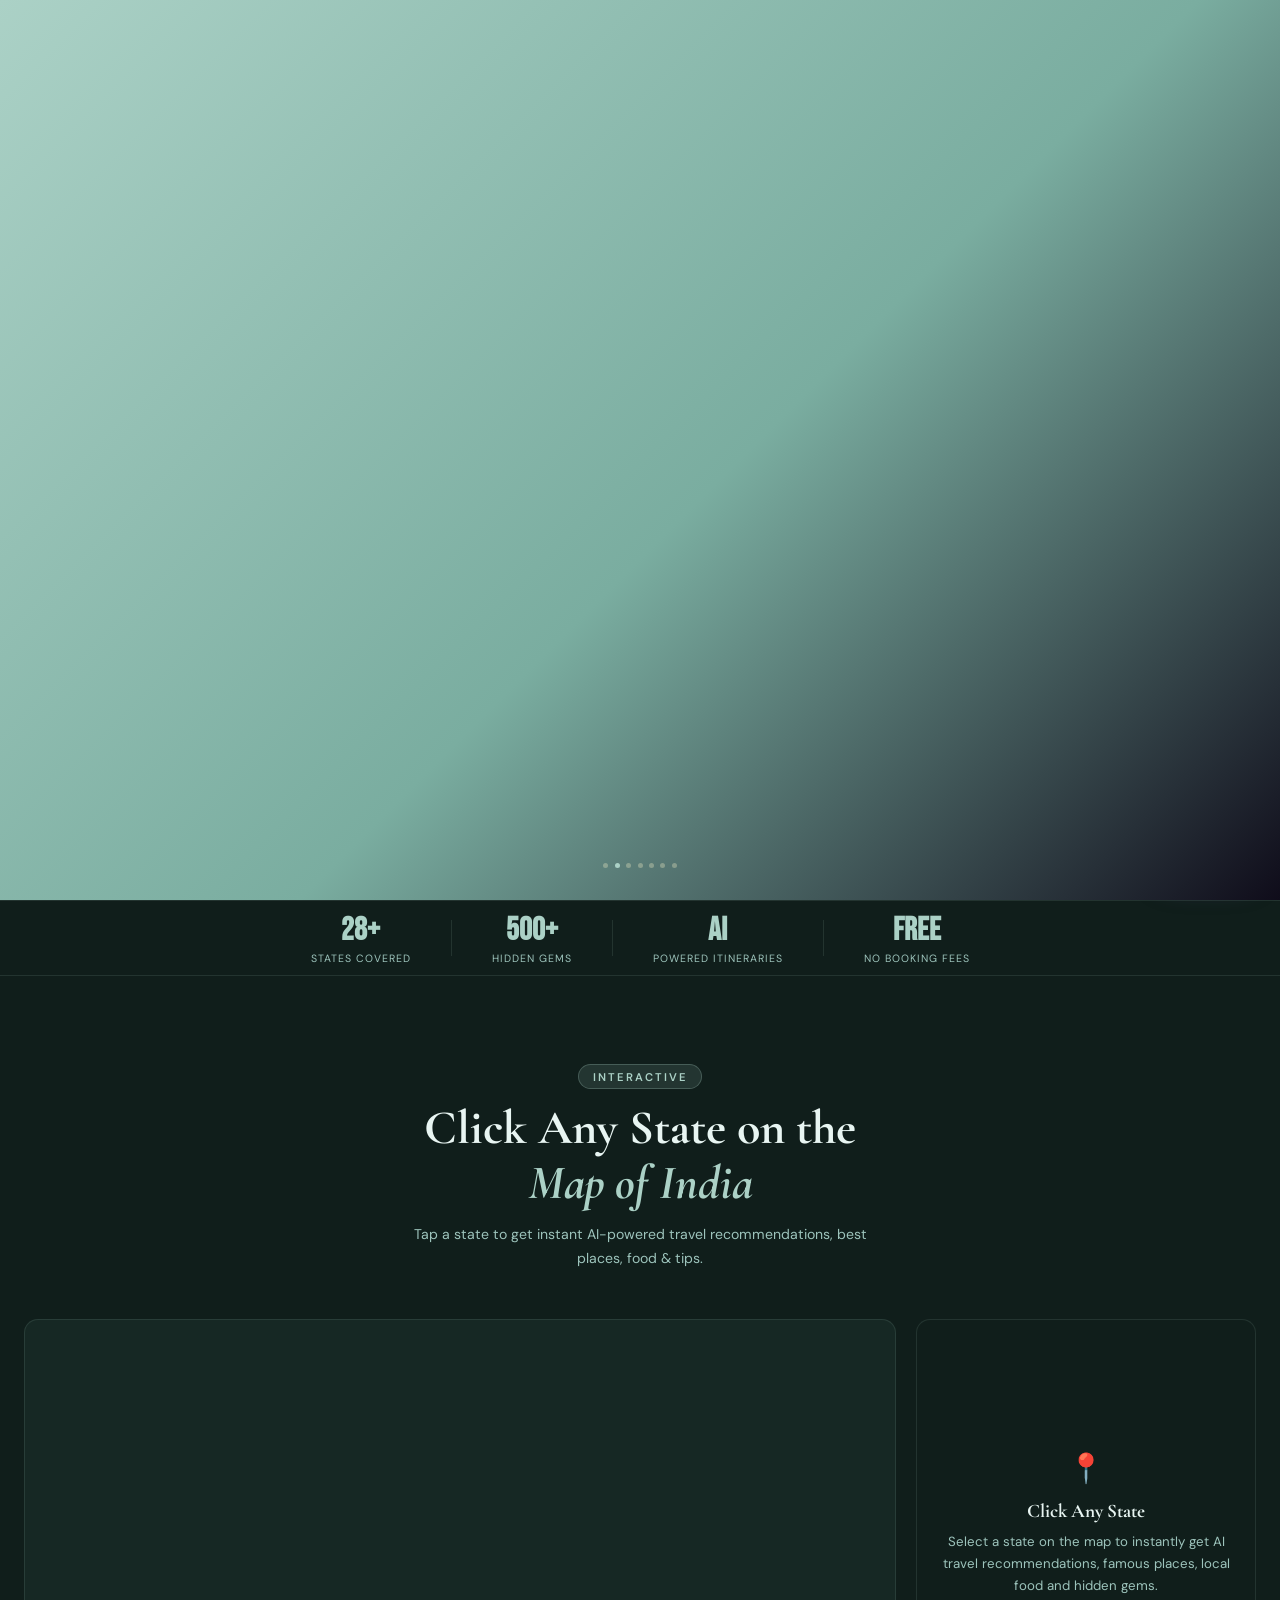
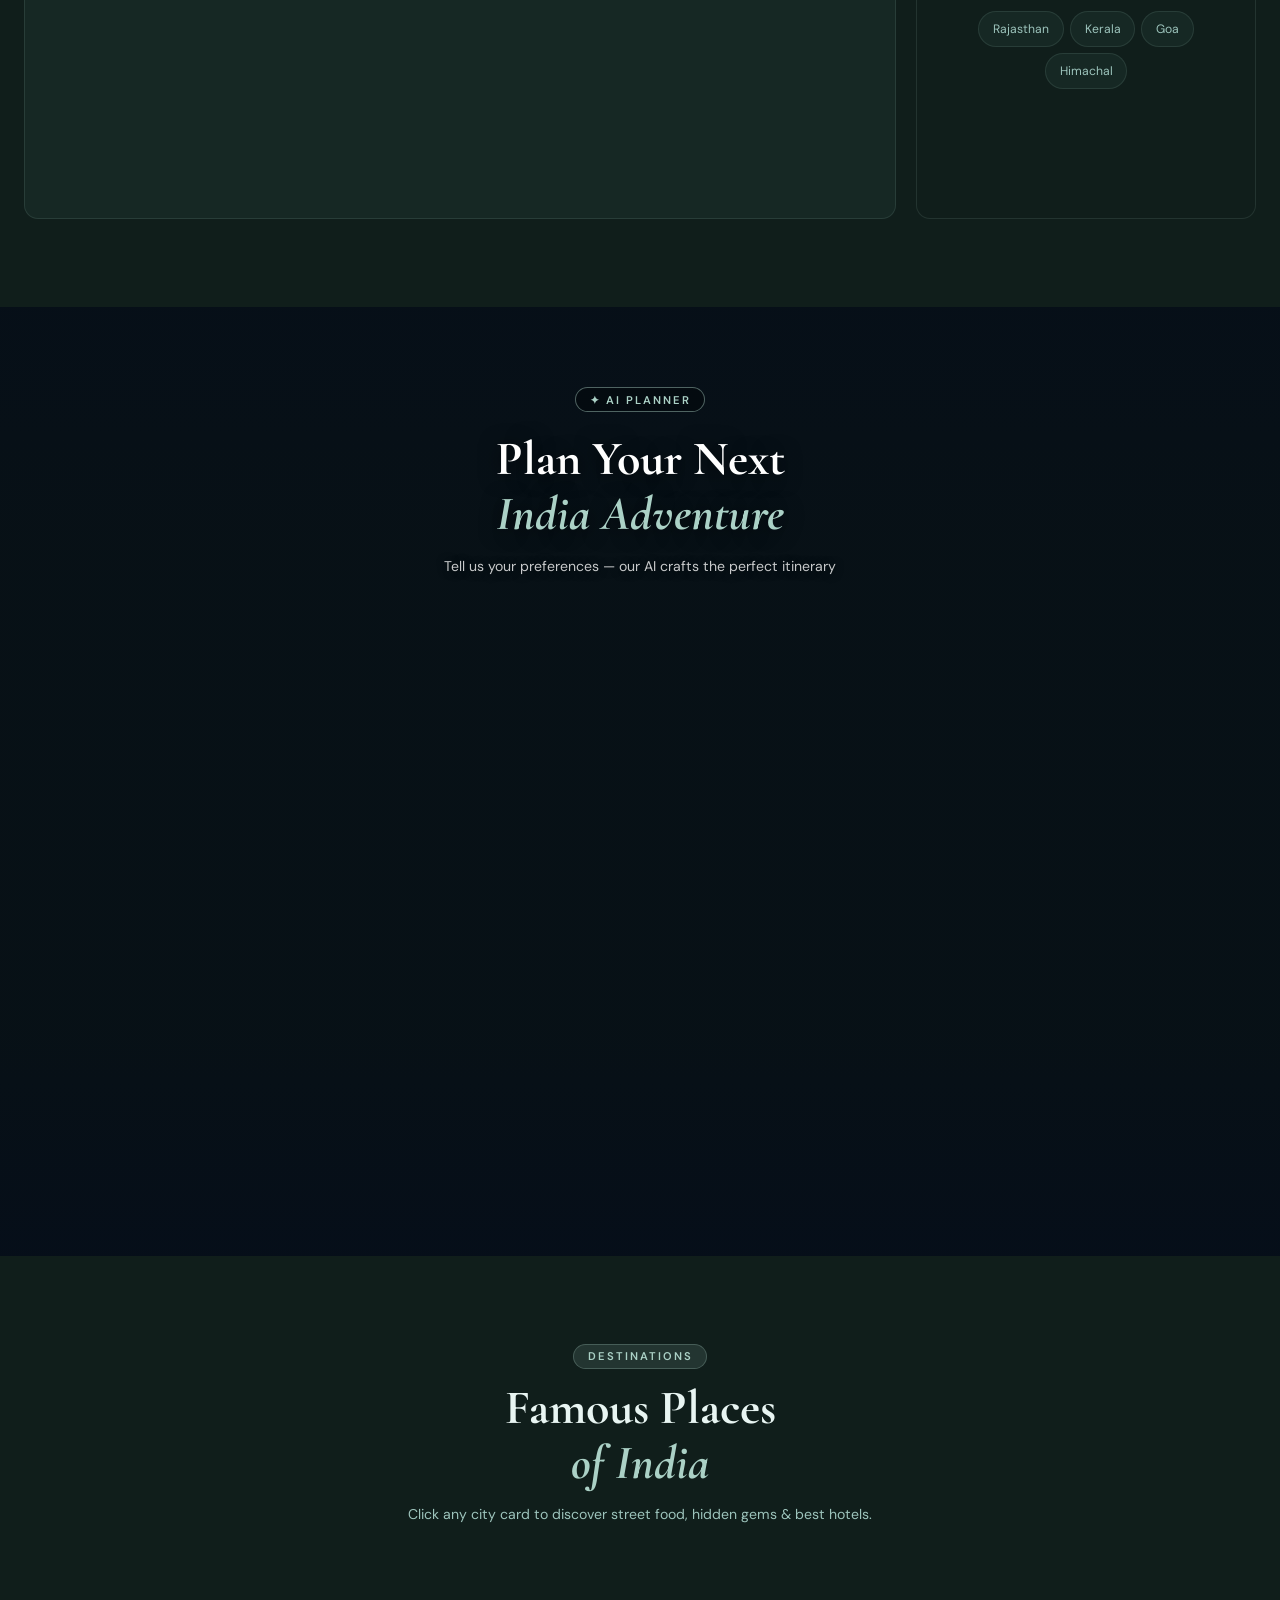
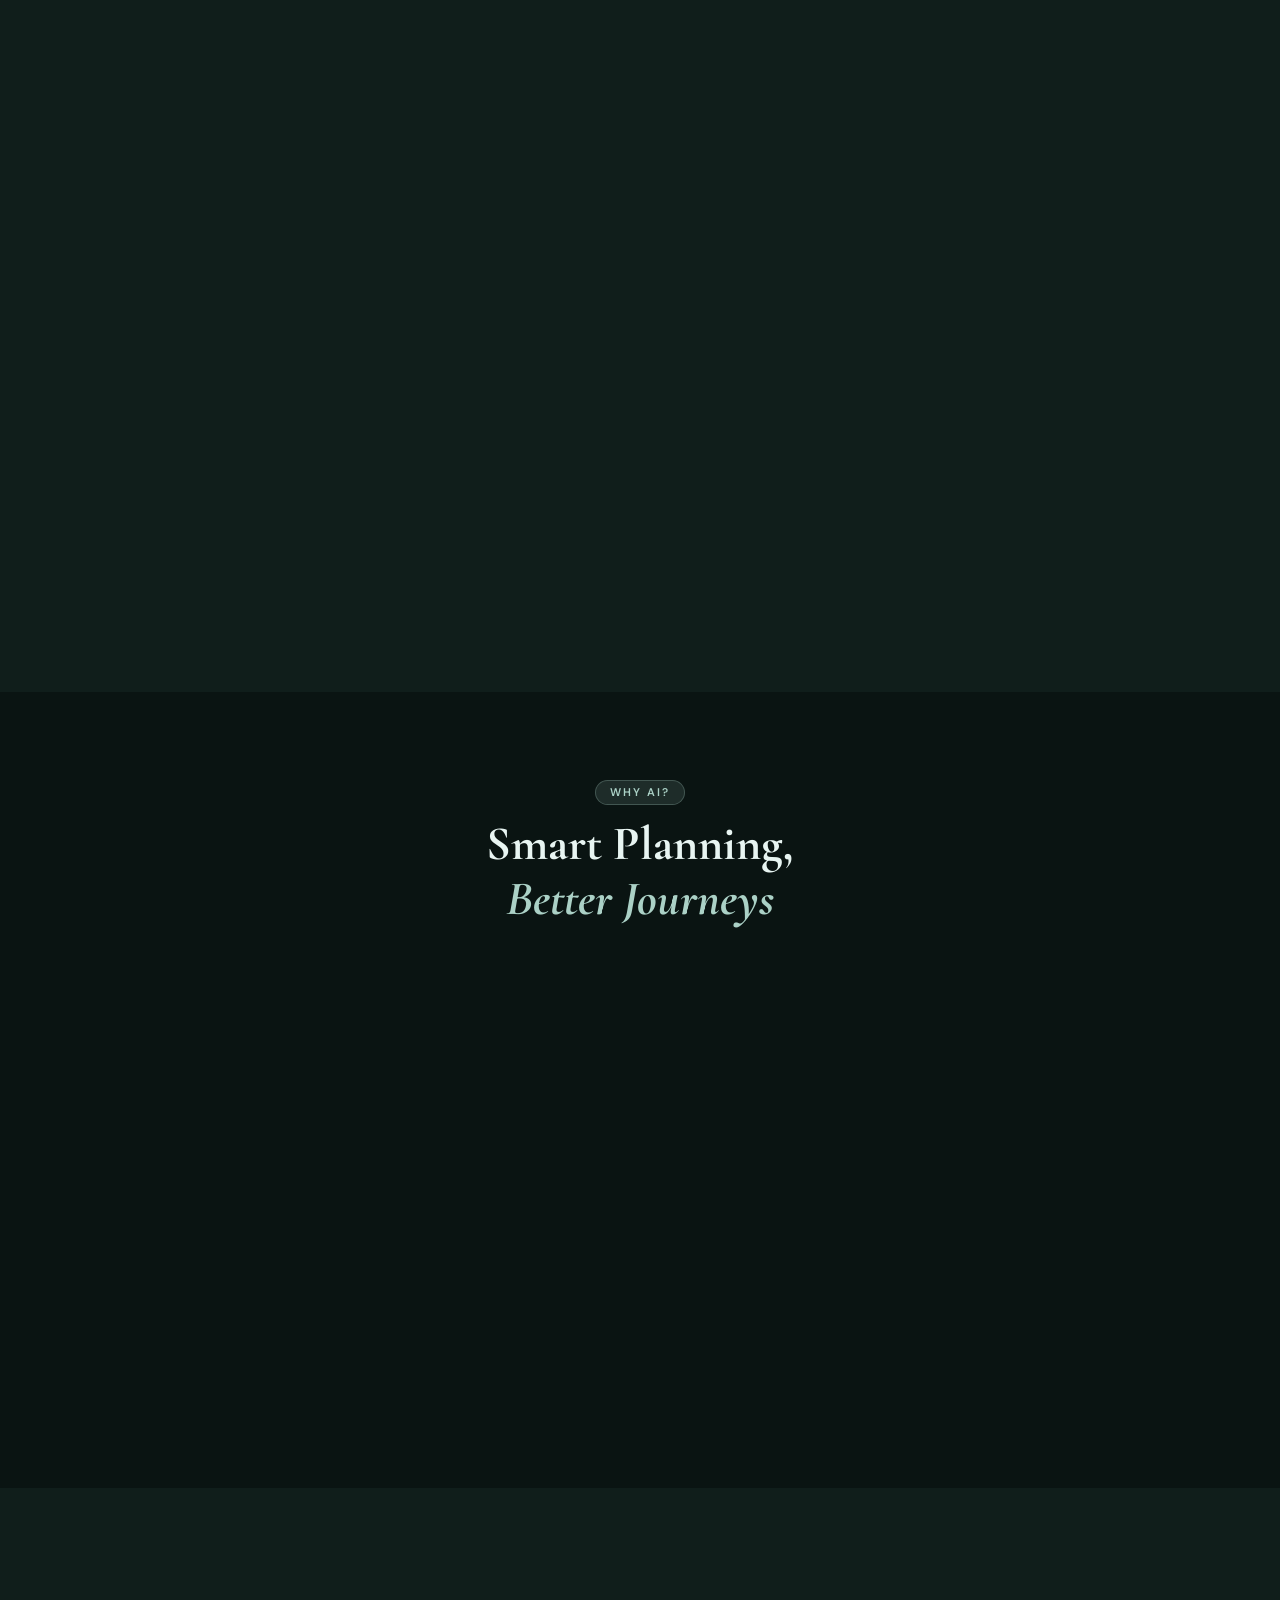
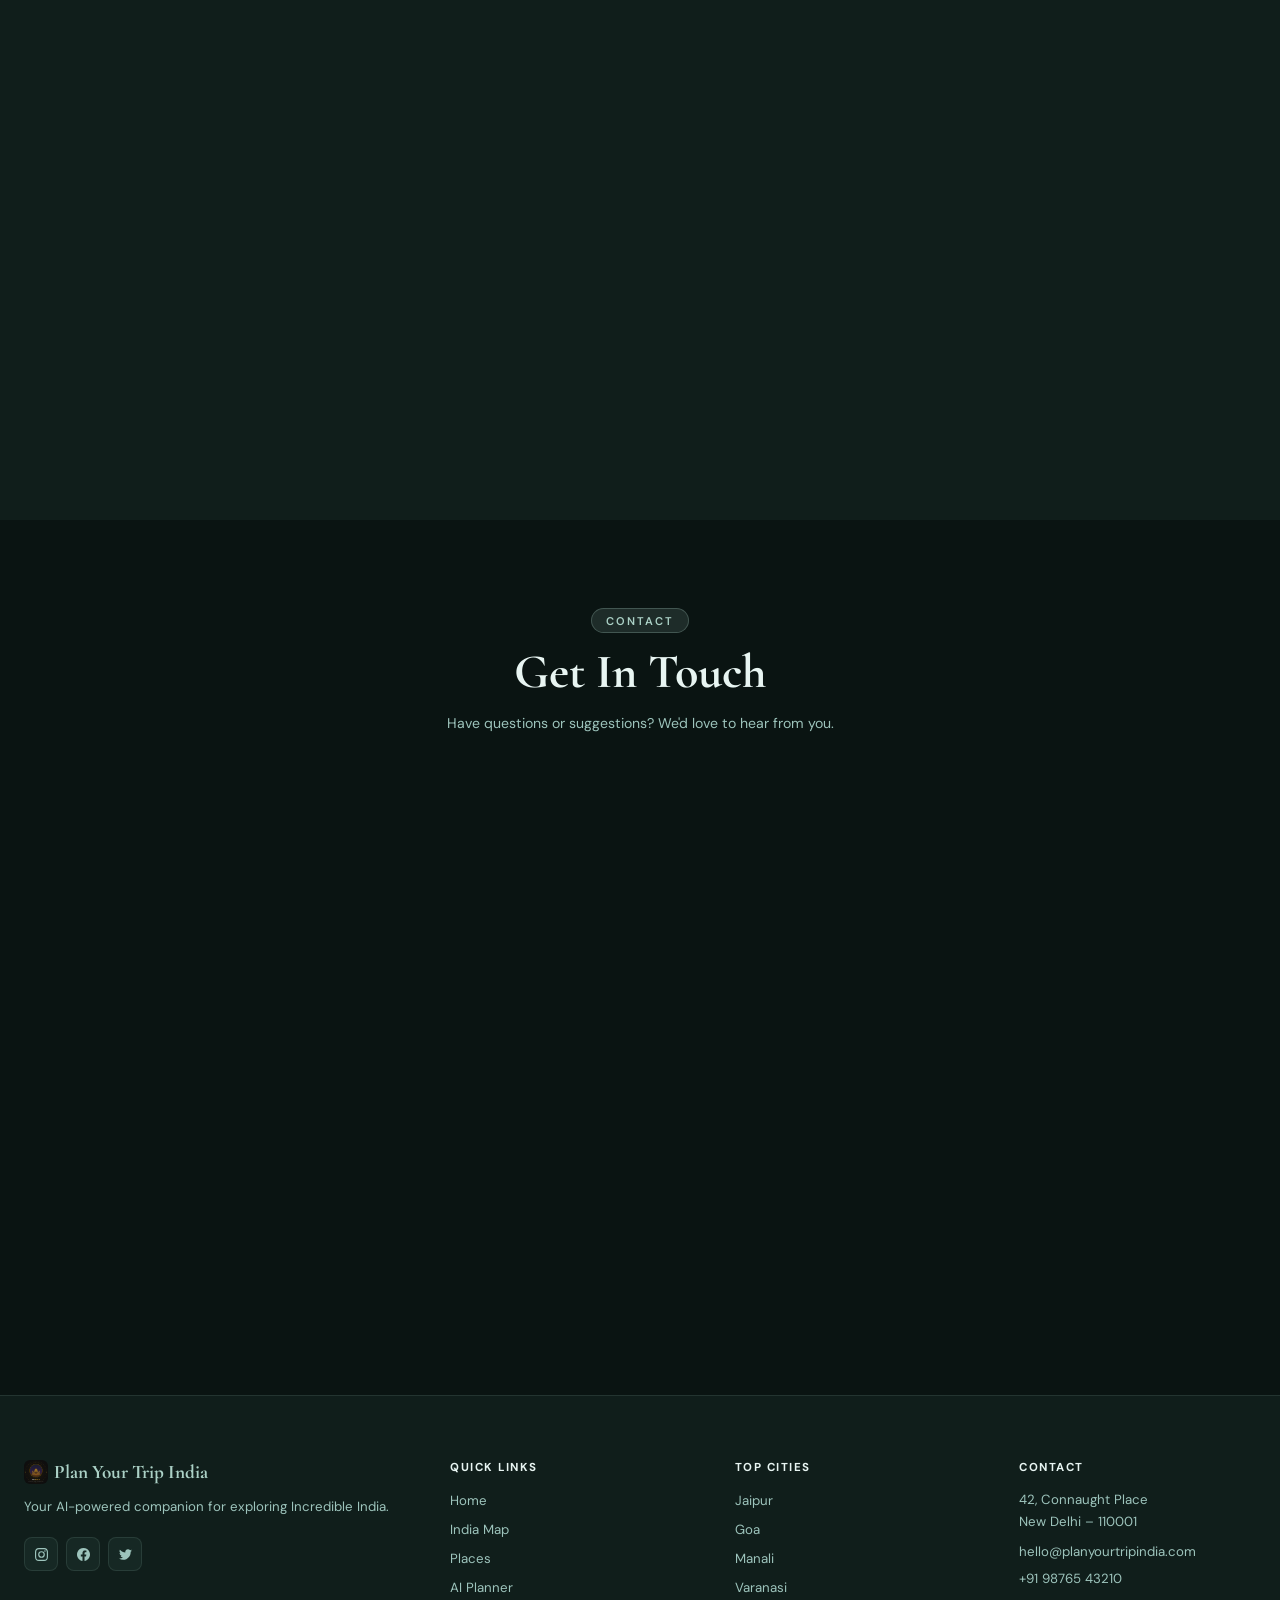
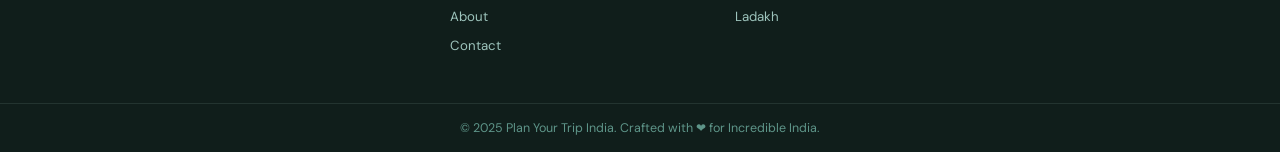
==== index.html @ a261e196 "Add files via upload" ====
<!DOCTYPE html>
<html lang="en" data-theme="dark">

<head>
  <meta charset="UTF-8" />
  <title>Plan Your Trip India – AI-Powered Travel Planner</title>
  <meta name="description"
    content="Discover India with AI-powered travel planning. Budget, itinerary, hidden gems & street food — all in one place." />
  <meta name="viewport" content="width=device-width,initial-scale=1.0,viewport-fit=cover" />
  <link rel="icon" type="image/svg+xml" href="logo.svg" />
  <link rel="preconnect" href="https://fonts.googleapis.com" />
  <link rel="preconnect" href="https://fonts.gstatic.com" crossorigin />
  <link
    href="https://fonts.googleapis.com/css2?family=Cormorant+Garamond:ital,wght@0,400;0,600;0,700;1,400;1,600&family=DM+Sans:wght@300;400;500;600&family=Bebas+Neue&display=swap"
    rel="stylesheet" />
  <link rel="stylesheet" href="https://unpkg.com/leaflet@1.9.4/dist/leaflet.css" />
  <link rel="stylesheet" href="style.css" />

  <style>
    /* ── CITY HERO IMAGE ── */
    .city-hero {
      position: relative;
      overflow: hidden;
    }

    .city-hero-img {
      position: absolute;
      inset: 0;
      width: 100%;
      height: 100%;
      object-fit: cover;
      object-position: center;
      z-index: 0;
      transition: transform 0.6s ease;
    }

    .city-hero:hover .city-hero-img {
      transform: scale(1.04);
    }

    .city-hero-blur-layer {
      position: absolute;
      inset: 0;
      background: linear-gradient(to bottom, rgba(0, 0, 0, .25), rgba(0, 0, 0, .62));
      pointer-events: none;
      z-index: 1;
    }

    .city-hero-content {
      position: relative;
      z-index: 2;
    }
  </style>
</head>

<body>

  <!-- WELCOME OVERLAY -->
  <div id="welcomeOverlay">
    <div class="welcome-word" id="welcomeWord"></div>
    <div class="welcome-lang" id="welcomeLang"></div>
    <div class="welcome-dots" id="welcomeDots"></div>
  </div>

  <!-- LOADER -->
  <div id="loader">
    <div class="loader-inner">
      <div class="loader-chakra">
        <svg viewBox="0 0 100 100" fill="none" xmlns="http://www.w3.org/2000/svg">
          <circle cx="50" cy="50" r="44" stroke="var(--gold)" stroke-width="1.5" stroke-dasharray="5 7" />
          <circle cx="50" cy="50" r="28" stroke="var(--gold)" stroke-width="1" stroke-dasharray="3 9" />
          <circle cx="50" cy="50" r="6" fill="var(--gold)" />
          <line x1="50" y1="6" x2="50" y2="94" stroke="var(--gold)" stroke-width="0.6" opacity="0.5" />
          <line x1="6" y1="50" x2="94" y2="50" stroke="var(--gold)" stroke-width="0.6" opacity="0.5" />
          <circle cx="50" cy="6" r="2.5" fill="var(--gold)" />
          <circle cx="50" cy="94" r="2.5" fill="var(--gold)" />
          <circle cx="6" cy="50" r="2.5" fill="var(--gold)" />
          <circle cx="94" cy="50" r="2.5" fill="var(--gold)" />
        </svg>
      </div>
      <div class="loader-text">PLAN YOUR TRIP INDIA</div>
      <div class="loader-bar"><span></span></div>
    </div>
  </div>

  <!-- NAVBAR -->
  <header id="navbar">
    <div class="nav-container">
      <a href="#home" class="nav-logo">
        <img src="india-trip-logo.svg" alt="Logo" class="logo-img" />
        <span class="logo-gem">✦</span> Plan Your Trip India
      </a>
      <nav class="nav-links" id="navLinks">
        <a href="#home" class="nav-link">Home</a>
        <a href="#india-map" class="nav-link">India Map</a>
        <a href="#places" class="nav-link">Places</a>
        <a href="#planner" class="nav-link">AI Planner</a>
        <a href="#about" class="nav-link">About</a>
        <a href="#contact" class="nav-link">Contact</a>
      </nav>
      <div class="nav-actions" id="navActions">
        <button class="btn-nav-login" onclick="openModal('loginModal')">Login</button>
        <button class="btn-nav-signup" onclick="openModal('signupModal')">Sign Up ✦</button>
      </div>
      <button class="btn-theme-toggle" id="themeToggle" onclick="toggleTheme()" aria-label="Toggle theme"
        title="Toggle light/dark theme">
        <span class="toggle-track">
          <span class="toggle-thumb"></span>
          <span class="toggle-moon">🌙</span>
          <span class="toggle-sun">☀️</span>
        </span>
      </button>
      <button class="hamburger" id="hamburger" aria-label="Menu">
        <span></span><span></span><span></span>
      </button>
    </div>
  </header>

  <!-- MOBILE NAV OVERLAY -->
  <div class="nav-mobile-overlay" id="mobileNav">
    <a href="#home" class="nav-link" onclick="closeMobileNav()">Home</a>
    <a href="#india-map" class="nav-link" onclick="closeMobileNav()">India Map</a>
    <a href="#places" class="nav-link" onclick="closeMobileNav()">Places</a>
    <a href="#planner" class="nav-link" onclick="closeMobileNav()">AI Planner</a>
    <a href="#about" class="nav-link" onclick="closeMobileNav()">About</a>
    <a href="#contact" class="nav-link" onclick="closeMobileNav()">Contact</a>
    <div class="nav-mobile-divider"></div>
    <div class="nav-mobile-auth">
      <button class="btn-nav-login" onclick="openModal('loginModal');closeMobileNav()">Login</button>
      <button class="btn-nav-signup" onclick="openModal('signupModal');closeMobileNav()">Sign Up ✦</button>
    </div>
  </div>

  <!-- HERO -->
  <section id="home" class="hero">
    <div class="hero-bg">
      <img src="Taj Mahal.jpg" alt="Taj Mahal India" class="hero-img" />
      <div class="hero-overlay"></div>
    </div>
    <div class="hero-content">
      <p class="hero-greeting" id="greetingText">Namaste 🙏</p>
      <h1 class="hero-headline">PLAN YOUR TRIP<br><span class="headline-accent">INDIA</span></h1>
      <p class="hero-sub">Discover India with AI-powered travel planning</p>
      <div class="hero-cta">
        <a href="#planner" class="btn-primary">Start Planning ✦</a>
        <a href="#india-map" class="btn-ghost">Explore Map</a>
      </div>
    </div>
    <div class="scroll-indicator">
      <span>Scroll</span>
      <div class="scroll-line">
        <div class="scroll-dot"></div>
      </div>
    </div>
  </section>

  <!-- STATS -->
  <div class="stats-strip">
    <div class="stat-item"><strong>28+</strong><span>States Covered</span></div>
    <div class="stat-divider"></div>
    <div class="stat-item"><strong>500+</strong><span>Hidden Gems</span></div>
    <div class="stat-divider"></div>
    <div class="stat-item"><strong>AI</strong><span>Powered Itineraries</span></div>
    <div class="stat-divider"></div>
    <div class="stat-item"><strong>Free</strong><span>No Booking Fees</span></div>
  </div>

  <!-- ═══ INDIA MAP SECTION ═══ -->
  <section id="india-map" class="section map-outer-section">
    <div class="section-header-wrap">
      <div class="section-label-tag">Interactive</div>
      <h2 class="section-title-main">Click Any State on the<br><em>Map of India</em></h2>
      <p class="section-sub-text">Tap a state to get instant AI-powered travel recommendations, best places, food &
        tips.</p>
    </div>

    <div class="india-map-layout">
      <div class="india-map-container">
        <div id="indiaMap"></div>
      </div>
      <div class="india-map-panel" id="indiaMapPanel">
        <div class="map-panel-default" id="mapPanelDefault">
          <div class="map-pin-bounce">📍</div>
          <h3>Click Any State</h3>
          <p>Select a state on the map to instantly get AI travel recommendations, famous places, local food and hidden
            gems.</p>
          <div class="map-hint-chips">
            <span onclick="triggerStateAI('Rajasthan')">Rajasthan</span>
            <span onclick="triggerStateAI('Kerala')">Kerala</span>
            <span onclick="triggerStateAI('Goa')">Goa</span>
            <span onclick="triggerStateAI('Himachal Pradesh')">Himachal</span>
          </div>
        </div>
        <div class="map-panel-result" id="mapPanelResult" style="display:none">
          <div class="map-result-header">
            <div class="map-result-flag" id="mapStateFlag">🗺️</div>
            <div>
              <h3 id="mapStateName">State</h3>
              <p id="mapStateTagline" class="map-state-tagline">Loading...</p>
            </div>
          </div>
          <div class="map-result-loading" id="mapResultLoading">
            <div class="ai-typing-dots"><span></span><span></span><span></span></div>
            <p>AI is thinking...</p>
          </div>
          <div class="map-result-content" id="mapResultContent" style="display:none"></div>
          <div class="map-result-actions" id="mapResultActions" style="display:none">
            <button class="btn-map-chat" onclick="chatAboutState()">💬 Chat about this state</button>
            <button class="btn-map-plan" onclick="planThisState()">✦ Plan a Trip Here</button>
          </div>
        </div>
      </div>
    </div>
  </section>

  <!-- ═══ AI PLANNER — 5-STEP WIZARD ═══ -->
  <section id="planner" class="planner-outer-section">
    <!-- Photo Banner -->
    <div class="planner-photo-banner">
      <img src="in13.jpeg" alt="India Travel" class="planner-banner-img" />
      <div class="planner-banner-overlay">
        <div class="section-label-tag" style="background:rgba(0,0,0,0.4);border-color:rgba(171,209,198,0.5);">✦ AI
          Planner</div>
        <h2 class="section-title-main" style="color:#fff;text-shadow:0 2px 20px rgba(0,0,0,0.7);">Plan Your
          Next<br><em>India Adventure</em></h2>
        <p class="section-sub-text" style="color:rgba(255,255,255,0.75);">Tell us your preferences — our AI crafts the
          perfect itinerary</p>
      </div>
    </div>

    <!-- WIZARD CARD -->
    <div class="wizard-card fade-in" id="wizardCard">

      <!-- STEP BAR -->
      <div class="wiz-step-bar" id="wizStepBar">
        <div class="wiz-step-item active" id="wizStep1">
          <div class="wiz-step-circle">1</div>
          <div class="wiz-step-label">Destination</div>
        </div>
        <div class="wiz-step-item" id="wizStep2">
          <div class="wiz-step-circle">2</div>
          <div class="wiz-step-label">Dates</div>
        </div>
        <div class="wiz-step-item" id="wizStep3">
          <div class="wiz-step-circle">3</div>
          <div class="wiz-step-label">Preferences</div>
        </div>
        <div class="wiz-step-item" id="wizStep4">
          <div class="wiz-step-circle">4</div>
          <div class="wiz-step-label">Budget</div>
        </div>
        <div class="wiz-step-item" id="wizStep5">
          <div class="wiz-step-circle">5</div>
          <div class="wiz-step-label">Review</div>
        </div>
      </div>

      <!-- ── STEP 1: DESTINATION ── -->
      <div class="wiz-panel active" id="wizPanel1">
        <div class="wiz-question">Where do you want to go?</div>
        <div class="wiz-hint">Enter a destination or let us detect your location</div>

        <div class="wiz-search-wrap">
          <svg class="wiz-search-icon" width="16" height="16" viewBox="0 0 24 24" fill="none" stroke="currentColor"
            stroke-width="2" stroke-linecap="round" stroke-linejoin="round">
            <circle cx="11" cy="11" r="8" />
            <path d="m21 21-4.35-4.35" />
          </svg>
          <input type="text" class="wiz-search-input" id="wizDestInput"
            placeholder="e.g. Jaipur, Goa, Kerala, Ladakh..." oninput="wizFilterChips(this.value)" />
        </div>

        <button class="wiz-loc-btn" id="useLocationBtn" onclick="useCurrentLocation()">
          <svg width="14" height="14" viewBox="0 0 24 24" fill="none" stroke="currentColor" stroke-width="2.5"
            stroke-linecap="round" stroke-linejoin="round">
            <circle cx="12" cy="12" r="3" />
            <path d="M12 2v3M12 19v3M2 12h3M19 12h3" />
            <circle cx="12" cy="12" r="9" opacity=".25" />
          </svg>
          <span id="locationBtnText">Use My Current Location</span>
        </button>

        <div class="wiz-chips-label">Popular Destinations</div>
        <div class="wiz-chips-wrap" id="wizDestChips">
          <div class="wiz-chip" onclick="wizSelectDest('Jaipur')">🏯 Jaipur</div>
          <div class="wiz-chip" onclick="wizSelectDest('Goa')">🏖️ Goa</div>
          <div class="wiz-chip" onclick="wizSelectDest('Kerala')">🌿 Kerala</div>
          <div class="wiz-chip" onclick="wizSelectDest('Manali')">🏔️ Manali</div>
          <div class="wiz-chip" onclick="wizSelectDest('Varanasi')">🕯️ Varanasi</div>
          <div class="wiz-chip" onclick="wizSelectDest('Ladakh')">🌌 Ladakh</div>
          <div class="wiz-chip" onclick="wizSelectDest('Mumbai')">🌆 Mumbai</div>
          <div class="wiz-chip" onclick="wizSelectDest('Rajasthan')">🐪 Rajasthan</div>
          <div class="wiz-chip" onclick="wizSelectDest('Andaman')">🐠 Andaman</div>
          <div class="wiz-chip" onclick="wizSelectDest('Rishikesh')">🧘 Rishikesh</div>
        </div>
      </div>

      <!-- ── STEP 2: DATES ── -->
      <div class="wiz-panel" id="wizPanel2">
        <div class="wiz-question">When are you travelling?</div>
        <div class="wiz-hint">Pick your travel window and we'll tailor the best experiences</div>

        <div class="wiz-date-grid">
          <div class="wiz-date-field">
            <label>Departure Date</label>
            <input type="date" id="wizDateFrom" onchange="wizCalcDuration()" />
          </div>
          <div class="wiz-date-field">
            <label>Return Date</label>
            <input type="date" id="wizDateTo" onchange="wizCalcDuration()" />
          </div>
        </div>

        <div class="wiz-duration-badge" id="wizDurationBadge">📅 Select dates to see trip duration</div>

        <div class="wiz-chips-label">Quick Duration</div>
        <div class="wiz-chips-wrap">
          <div class="wiz-chip" onclick="wizSetDuration(3)">🌅 Weekend (3 days)</div>
          <div class="wiz-chip" onclick="wizSetDuration(5)">✈️ Short Trip (5 days)</div>
          <div class="wiz-chip" onclick="wizSetDuration(7)">🗺️ Week Away (7 days)</div>
          <div class="wiz-chip" onclick="wizSetDuration(10)">🏕️ Extended (10 days)</div>
          <div class="wiz-chip" onclick="wizSetDuration(14)">🌍 Two Weeks (14 days)</div>
        </div>
      </div>

      <!-- ── STEP 3: PREFERENCES ── -->
      <div class="wiz-panel" id="wizPanel3">
        <div class="wiz-question">What's your travel style?</div>
        <div class="wiz-hint">Select all that apply — the more you choose, the better your plan</div>

        <div class="wiz-chips-label">Travel Vibe</div>
        <div class="wiz-chips-wrap">
          <div class="wiz-chip" onclick="wizToggleChip(this,'style')">🧭 Adventure</div>
          <div class="wiz-chip" onclick="wizToggleChip(this,'style')">🏛️ Culture & History</div>
          <div class="wiz-chip" onclick="wizToggleChip(this,'style')">🧘 Spiritual Journey</div>
          <div class="wiz-chip" onclick="wizToggleChip(this,'style')">💑 Romantic Getaway</div>
          <div class="wiz-chip" onclick="wizToggleChip(this,'style')">👨‍👩‍👧 Family Fun</div>
          <div class="wiz-chip" onclick="wizToggleChip(this,'style')">🍜 Food & Cuisine</div>
          <div class="wiz-chip" onclick="wizToggleChip(this,'style')">📸 Photography</div>
          <div class="wiz-chip" onclick="wizToggleChip(this,'style')">🌿 Nature & Wildlife</div>
          <div class="wiz-chip" onclick="wizToggleChip(this,'style')">🏄 Beach & Water Sports</div>
          <div class="wiz-chip" onclick="wizToggleChip(this,'style')">💎 Hidden Gems</div>
        </div>

        <div class="wiz-chips-label" style="margin-top:.75rem">How many travelers?</div>
        <div class="wiz-traveler-row">
          <div class="wiz-traveler-info">
            <h4>Adults</h4>
            <p>Ages 13 and above</p>
          </div>
          <div class="wiz-trav-counter">
            <button class="wiz-count-btn" onclick="wizChangeTrav('adults',-1)" id="wizAdultsDown">−</button>
            <span class="wiz-count-val" id="wizAdultsCount">2</span>
            <button class="wiz-count-btn" onclick="wizChangeTrav('adults',1)">+</button>
          </div>
        </div>
        <div class="wiz-traveler-row">
          <div class="wiz-traveler-info">
            <h4>Children</h4>
            <p>Ages 2 – 12</p>
          </div>
          <div class="wiz-trav-counter">
            <button class="wiz-count-btn" onclick="wizChangeTrav('children',-1)" id="wizChildDown">−</button>
            <span class="wiz-count-val" id="wizChildCount">0</span>
            <button class="wiz-count-btn" onclick="wizChangeTrav('children',1)">+</button>
          </div>
        </div>
      </div>

      <!-- ── STEP 4: BUDGET ── -->
      <div class="wiz-panel" id="wizPanel4">
        <div class="wiz-question">What's your budget?</div>
        <div class="wiz-hint">Per person, for the entire trip</div>

        <div class="wiz-budget-grid">
          <div class="wiz-budget-card" onclick="wizSelectBudget(this,'budget')">
            <div class="wiz-b-icon">🎒</div>
            <div class="wiz-b-title">Budget</div>
            <div class="wiz-b-range">₹5k – ₹15k</div>
          </div>
          <div class="wiz-budget-card selected" onclick="wizSelectBudget(this,'normal')">
            <div class="wiz-b-icon">✈️</div>
            <div class="wiz-b-title">Mid-Range</div>
            <div class="wiz-b-range">₹15k – ₹40k</div>
          </div>
          <div class="wiz-budget-card" onclick="wizSelectBudget(this,'luxury')">
            <div class="wiz-b-icon">👑</div>
            <div class="wiz-b-title">Luxury</div>
            <div class="wiz-b-range">₹40k+</div>
          </div>
        </div>

        <div class="wiz-chips-label">Accommodation Style</div>
        <div class="wiz-chips-wrap">
          <div class="wiz-chip" onclick="wizToggleChip(this,'accom')">🏨 Hotel</div>
          <div class="wiz-chip" onclick="wizToggleChip(this,'accom')">🏰 Heritage / Palace</div>
          <div class="wiz-chip" onclick="wizToggleChip(this,'accom')">🏡 Homestay</div>
          <div class="wiz-chip selected" onclick="wizToggleChip(this,'accom')">🛏️ Resort</div>
          <div class="wiz-chip" onclick="wizToggleChip(this,'accom')">🎒 Hostel / Backpacker</div>
          <div class="wiz-chip" onclick="wizToggleChip(this,'accom')">⛺ Camping / Glamping</div>
        </div>
      </div>

      <!-- ── STEP 5: REVIEW ── -->
      <div class="wiz-panel" id="wizPanel5">
        <div class="wiz-question">Your Trip at a Glance</div>
        <div class="wiz-hint">Review before we generate your personalised itinerary</div>

        <div class="wiz-summary-grid">
          <div class="wiz-summary-item">
            <div class="wiz-s-icon">📍</div>
            <div class="wiz-s-label">Destination</div>
            <div class="wiz-s-value" id="wizSumDest">—</div>
          </div>
          <div class="wiz-summary-item">
            <div class="wiz-s-icon">📅</div>
            <div class="wiz-s-label">Duration</div>
            <div class="wiz-s-value" id="wizSumDuration">—</div>
          </div>
          <div class="wiz-summary-item">
            <div class="wiz-s-icon">👥</div>
            <div class="wiz-s-label">Travelers</div>
            <div class="wiz-s-value" id="wizSumTravelers">—</div>
          </div>
          <div class="wiz-summary-item">
            <div class="wiz-s-icon">💰</div>
            <div class="wiz-s-label">Budget</div>
            <div class="wiz-s-value" id="wizSumBudget">—</div>
          </div>
          <div class="wiz-summary-item" style="grid-column:1/-1">
            <div class="wiz-s-icon">🧭</div>
            <div class="wiz-s-label">Travel Style</div>
            <div class="wiz-s-value" id="wizSumStyle" style="font-size:.82rem;font-weight:400">—</div>
          </div>
        </div>
      </div>

      <!-- ── RESULT PANEL ── -->
      <div class="wiz-result-panel" id="wizResultPanel">
        <div class="wiz-result-header">
          <div class="wiz-r-icon">✨</div>
          <h3 id="wizResultTitle">Your Plan is Ready!</h3>
          <p id="wizResultSubtitle">Here's your personalised India itinerary</p>
        </div>
        <div class="wiz-result-cards" id="wizResultCards"></div>
      </div>

      <!-- FOOTER NAV -->
      <div class="wiz-footer" id="wizFooter">
        <button class="wiz-btn-back" id="wizBackBtn" onclick="wizPrevStep()" disabled>← Back</button>
        <span class="wiz-step-count" id="wizStepCount">Step 1 of 5</span>
        <button class="wiz-btn-next" id="wizNextBtn" onclick="wizNextStep()">
          <span id="wizNextBtnText">Continue</span> →
        </button>
      </div>

    </div><!-- /wizard-card -->
  </section>

  <!-- ═══ PLACES ═══ -->
  <section id="places" class="section places-section">
    <div class="section-header-wrap">
      <div class="section-label-tag">Destinations</div>
      <h2 class="section-title-main">Famous Places<br><em>of India</em></h2>
      <p class="section-sub-text">Click any city card to discover street food, hidden gems & best hotels.</p>
    </div>

    <div class="places-grid">
      <div class="place-card fade-in" onclick="openCityPage('jaipur')">
        <div class="place-img-wrap">
          <img src="Jaipur.jpg" alt="Jaipur" loading="lazy" />
          <div class="place-img-overlay"></div>
          <div class="place-badge">Rajasthan</div>
          <div class="place-hover-cta">Tap to Explore →</div>
        </div>
        <div class="place-info">
          <h3>Jaipur</h3>
          <p>The Pink City – palaces, forts & royal heritage</p>
        </div>
      </div>
      <div class="place-card fade-in" onclick="openCityPage('goa')">
        <div class="place-img-wrap">
          <img src="Goa.jpg" alt="Goa" loading="lazy" />
          <div class="place-img-overlay"></div>
          <div class="place-badge">Beach</div>
          <div class="place-hover-cta">Tap to Explore →</div>
        </div>
        <div class="place-info">
          <h3>Goa</h3>
          <p>Sun, sand & Portuguese charm on India's coast</p>
        </div>
      </div>
      <div class="place-card fade-in" onclick="openCityPage('manali')">
        <div class="place-img-wrap">
          <img src="Manali.jpg" alt="Manali" loading="lazy" />
          <div class="place-img-overlay"></div>
          <div class="place-badge">Mountains</div>
          <div class="place-hover-cta">Tap to Explore →</div>
        </div>
        <div class="place-info">
          <h3>Manali</h3>
          <p>Snow-capped peaks, rivers & adventure awaits</p>
        </div>
      </div>
      <div class="place-card fade-in" onclick="openCityPage('varanasi')">
        <div class="place-img-wrap">
          <img src="Varanasi.jpg" alt="Varanasi" loading="lazy" />
          <div class="place-img-overlay"></div>
          <div class="place-badge">Spiritual</div>
          <div class="place-hover-cta">Tap to Explore →</div>
        </div>
        <div class="place-info">
          <h3>Varanasi</h3>
          <p>The oldest living city – ghats, temples & Ganga</p>
        </div>
      </div>
      <div class="place-card fade-in" onclick="openCityPage('kerala')">
        <div class="place-img-wrap">
          <img src="Kerala.jpg" alt="Kerala" loading="lazy" />
          <div class="place-img-overlay"></div>
          <div class="place-badge">Nature</div>
          <div class="place-hover-cta">Tap to Explore →</div>
        </div>
        <div class="place-info">
          <h3>Kerala</h3>
          <p>God's own country – backwaters, spice & serenity</p>
        </div>
      </div>
      <div class="place-card fade-in" onclick="openCityPage('ladakh')">
        <div class="place-img-wrap">
          <img src="Ladakh.jpg" alt="Ladakh" loading="lazy" />
          <div class="place-img-overlay"></div>
          <div class="place-badge">High Altitude</div>
          <div class="place-hover-cta">Tap to Explore →</div>
        </div>
        <div class="place-info">
          <h3>Ladakh</h3>
          <p>Moonscapes, monasteries & cosmic landscapes</p>
        </div>
      </div>
    </div>
  </section>

  <!-- AI FEATURES -->
  <section class="section features-section">
    <div class="section-header-wrap">
      <div class="section-label-tag">Why AI?</div>
      <h2 class="section-title-main">Smart Planning,<br><em>Better Journeys</em></h2>
    </div>
    <div class="features-grid">
      <div class="feature-card fade-in">
        <div class="feature-icon">₹</div>
        <h3>AI Budget Planning</h3>
        <p>Day-wise breakdown — stays, food, transport and activities tailored to your style.</p>
      </div>
      <div class="feature-card fade-in">
        <div class="feature-icon">🍜</div>
        <h3>Street Food Guide</h3>
        <p>Must-try local street foods, where to find them, and prices in every city.</p>
      </div>
      <div class="feature-card fade-in">
        <div class="feature-icon">◎</div>
        <h3>Hidden Gems</h3>
        <p>Skip tourist traps. Our AI uncovers lesser-known spots that locals love.</p>
      </div>
      <div class="feature-card fade-in">
        <div class="feature-icon">📅</div>
        <h3>Day-Wise Itinerary</h3>
        <p>A structured plan for each day — so you never waste time figuring out what's next.</p>
      </div>
      <div class="feature-card fade-in">
        <div class="feature-icon">🗺</div>
        <h3>Interactive Maps</h3>
        <p>All your trip spots pinned on a live interactive map with place details.</p>
      </div>
      <div class="feature-card fade-in">
        <div class="feature-icon">🏨</div>
        <h3>Hotel Suggestions</h3>
        <p>Best stays for every budget — heritage havelis to luxury resorts and hostels.</p>
      </div>
    </div>
  </section>

  <!-- ABOUT -->
  <section id="about" class="section about-section">
    <div class="about-inner">
      <div class="about-text fade-in">
        <div class="section-label-tag">About Us</div>
        <h2 class="section-title-main">We Believe Every<br><em>Journey Matters</em></h2>
        <p>Plan Your Trip India was built with one belief: travel should be intelligent, accessible, and deeply
          personal. India is vast — 28 states, hundreds of languages, thousands of cuisines. Planning it shouldn't be
          overwhelming.</p>
        <p>Our AI planner takes your destination, budget, duration and style, and transforms them into a complete
          itinerary — with famous sights, hidden gems, street food, interactive maps and hotel picks. No booking
          required. No fees.</p>
        <div class="about-values">
          <div class="about-value"><span class="value-dot"></span>Free forever — no hidden charges</div>
          <div class="about-value"><span class="value-dot"></span>Built for Indian travellers, by India lovers</div>
          <div class="about-value"><span class="value-dot"></span>Offline-ready Progressive Web App</div>
        </div>
      </div>
      <div class="about-visual fade-in">
        <div class="about-img-grid">
          <img src="Jaipur.jpg" alt="Jaipur" />
          <img src="Goa.jpg" alt="Goa" />
          <img src="Ladakh.jpg" alt="Ladakh" />
          <img src="Kerala.jpg" alt="Kerala" />
        </div>
      </div>
    </div>
  </section>

  <!-- CONTACT -->
  <section id="contact" class="section contact-section">
    <div class="section-header-wrap">
      <div class="section-label-tag">Contact</div>
      <h2 class="section-title-main">Get In Touch</h2>
      <p class="section-sub-text">Have questions or suggestions? We'd love to hear from you.</p>
    </div>
    <div class="contact-inner">
      <div class="contact-form-wrap fade-in">
        <form id="contactForm" onsubmit="submitContact(event)">
          <div class="form-group"><label>Your Name</label><input type="text" class="form-input"
              placeholder="Rahul Sharma" required /></div>
          <div class="form-group"><label>Email Address</label><input type="email" class="form-input"
              placeholder="rahul@email.com" required /></div>
          <div class="form-group"><label>Message</label><textarea class="form-input form-textarea" rows="5"
              placeholder="Tell us about your dream India trip..." required></textarea></div>
          <button type="submit" class="btn-primary full">Send Message ✦</button>
          <p class="form-success" id="formSuccess" style="display:none">✓ Message sent! We'll reply within 24 hours.</p>
        </form>
      </div>
      <div class="contact-info fade-in">
        <div class="contact-item">
          <div class="contact-icon">📍</div>
          <div><strong>Address</strong>
            <p>42, Connaught Place, New Delhi – 110001</p>
          </div>
        </div>
        <div class="contact-item">
          <div class="contact-icon">✉</div>
          <div><strong>Email</strong>
            <p>hello@planyourtripindia.com</p>
          </div>
        </div>
        <div class="contact-item">
          <div class="contact-icon">📞</div>
          <div><strong>Phone</strong>
            <p>+91 98765 43210</p>
          </div>
        </div>
      </div>
    </div>
  </section>

  <!-- FOOTER -->
  <footer class="footer">
    <div class="footer-inner">
      <div class="footer-brand">
        <div class="footer-logo"><img src="india-trip-logo.svg" alt="Logo" class="footer-logo-img" /> Plan Your Trip
          India</div>
        <p>Your AI-powered companion for exploring Incredible India.</p>
        <div class="social-links">
          <a href="#" class="social-btn" aria-label="Instagram"><svg viewBox="0 0 24 24" fill="currentColor">
              <path
                d="M12 2.163c3.204 0 3.584.012 4.85.07 3.252.148 4.771 1.691 4.919 4.919.058 1.265.069 1.645.069 4.849 0 3.205-.012 3.584-.069 4.849-.149 3.225-1.664 4.771-4.919 4.919-1.266.058-1.644.07-4.85.07-3.204 0-3.584-.012-4.849-.07-3.26-.149-4.771-1.699-4.919-4.92-.058-1.265-.07-1.644-.07-4.849 0-3.204.013-3.583.07-4.849.149-3.227 1.664-4.771 4.919-4.919 1.266-.057 1.645-.069 4.849-.069zM12 0C8.741 0 8.333.014 7.053.072 2.695.272.273 2.69.073 7.052.014 8.333 0 8.741 0 12c0 3.259.014 3.668.072 4.948.2 4.358 2.618 6.78 6.98 6.98C8.333 23.986 8.741 24 12 24c3.259 0 3.668-.014 4.948-.072 4.354-.2 6.782-2.618 6.979-6.98.059-1.28.073-1.689.073-4.948 0-3.259-.014-3.667-.072-4.947-.196-4.354-2.617-6.78-6.979-6.98C15.668.014 15.259 0 12 0zm0 5.838a6.162 6.162 0 100 12.324 6.162 6.162 0 000-12.324zM12 16a4 4 0 110-8 4 4 0 010 8zm6.406-11.845a1.44 1.44 0 100 2.881 1.44 1.44 0 000-2.881z" />
            </svg></a>
          <a href="#" class="social-btn" aria-label="Facebook"><svg viewBox="0 0 24 24" fill="currentColor">
              <path
                d="M24 12.073c0-6.627-5.373-12-12-12s-12 5.373-12 12c0 5.99 4.388 10.954 10.125 11.854v-8.385H7.078v-3.47h3.047V9.43c0-3.007 1.792-4.669 4.533-4.669 1.312 0 2.686.235 2.686.235v2.953H15.83c-1.491 0-1.956.925-1.956 1.874v2.25h3.328l-.532 3.47h-2.796v8.385C19.612 23.027 24 18.062 24 12.073z" />
            </svg></a>
          <a href="#" class="social-btn" aria-label="Twitter"><svg viewBox="0 0 24 24" fill="currentColor">
              <path
                d="M23.953 4.57a10 10 0 01-2.825.775 4.958 4.958 0 002.163-2.723c-.951.555-2.005.959-3.127 1.184a4.92 4.92 0 00-8.384 4.482C7.69 8.095 4.067 6.13 1.64 3.162a4.822 4.822 0 00-.666 2.475c0 1.71.87 3.213 2.188 4.096a4.904 4.904 0 01-2.228-.616v.06a4.923 4.923 0 003.946 4.827 4.996 4.996 0 01-2.212.085 4.936 4.936 0 004.604 3.417 9.867 9.867 0 01-6.102 2.105c-.39 0-.779-.023-1.17-.067a13.995 13.995 0 007.557 2.209c9.053 0 13.998-7.496 13.998-13.985 0-.21 0-.42-.015-.63A9.935 9.935 0 0024 4.59z" />
            </svg></a>
        </div>
      </div>
      <div class="footer-col">
        <h4>Quick Links</h4>
        <ul>
          <li><a href="#home">Home</a></li>
          <li><a href="#india-map">India Map</a></li>
          <li><a href="#places">Places</a></li>
          <li><a href="#planner">AI Planner</a></li>
          <li><a href="#about">About</a></li>
          <li><a href="#contact">Contact</a></li>
        </ul>
      </div>
      <div class="footer-col">
        <h4>Top Cities</h4>
        <ul>
          <li><a href="#" onclick="openCityPage('jaipur');return false">Jaipur</a></li>
          <li><a href="#" onclick="openCityPage('goa');return false">Goa</a></li>
          <li><a href="#" onclick="openCityPage('manali');return false">Manali</a></li>
          <li><a href="#" onclick="openCityPage('varanasi');return false">Varanasi</a></li>
          <li><a href="#" onclick="openCityPage('ladakh');return false">Ladakh</a></li>
        </ul>
      </div>
      <div class="footer-col">
        <h4>Contact</h4>
        <p>42, Connaught Place<br>New Delhi – 110001</p>
        <p style="margin-top:.5rem">hello@planyourtripindia.com</p>
        <p style="margin-top:.3rem">+91 98765 43210</p>
      </div>
    </div>
    <div class="footer-bottom">
      <p>© 2025 Plan Your Trip India. Crafted with ❤ for Incredible India.</p>
    </div>
  </footer>

  <!-- ═══ CITY DETAIL PAGE ═══ -->
  <div id="cityPage" style="display:none">
    <div class="city-page-inner">

      <!-- ── CITY HERO with background image ── -->
      <div class="city-hero" id="cityHero">
        <img id="cityHeroImg" src="" alt="" class="city-hero-img" />
        <div class="city-hero-blur-layer"></div>
        <div class="city-hero-content">
          <button class="city-back-btn" onclick="closeCityPage()">← Back to Places</button>
          <span class="city-badge-hero" id="cityBadge"></span>
          <h1 class="city-hero-title" id="cityTitle"></h1>
          <p class="city-hero-tagline" id="cityTagline"></p>
          <button class="btn-primary city-plan-btn" onclick="quickPlanCity()">✦ Generate AI Plan for this City</button>
        </div>
      </div>

      <div class="city-tabs-wrap">
        <div class="city-tabs">
          <button class="city-tab active" data-tab="famous">🏛 Famous Places</button>
          <button class="city-tab" data-tab="food">🍜 Street Food</button>
          <button class="city-tab" data-tab="hidden">◎ Hidden Gems</button>
          <button class="city-tab" data-tab="hotels">🏨 Best Hotels</button>
        </div>
        <div class="city-tab-content active" id="tab-famous">
          <div class="city-cards-grid" id="famousCards"></div>
        </div>
        <div class="city-tab-content" id="tab-food">
          <div class="city-cards-grid" id="foodCards"></div>
        </div>
        <div class="city-tab-content" id="tab-hidden">
          <div class="city-cards-grid" id="hiddenCards"></div>
        </div>
        <div class="city-tab-content" id="tab-hotels">
          <div class="city-cards-grid" id="hotelCards"></div>
        </div>
      </div>
    </div>
  </div>

  <!-- ═══ AI CHATBOT ═══ -->
  <div class="chatbot-container">
    <div class="chatbot-window" id="chatWindow">
      <div class="chat-header">
        <div class="chat-avatar">🤖</div>
        <div class="chat-header-info">
          <h4>India Travel AI</h4>
          <span class="chat-status">● Online — Ask me anything</span>
        </div>
        <button class="chat-close" onclick="toggleChat()">✕</button>
      </div>
      <div class="chat-messages" id="chatMessages">
        <div class="chat-msg bot">
          <div class="msg-avatar">🤖</div>
          <div class="msg-content">
            Namaste! 🙏 I'm your India Travel AI. Ask me about destinations, itineraries, budget tips, food, culture —
            anything about travelling in India!
          </div>
        </div>
      </div>
      <div class="chat-input-area">
        <div class="chat-suggestions">
          <button onclick="sendQuickMsg('Best places to visit in India in December?')">❄️ December travel</button>
          <button onclick="sendQuickMsg('Budget trip to Goa for 5 days?')">🏖️ Budget Goa</button>
          <button onclick="sendQuickMsg('Hidden gems in Rajasthan?')">💎 Hidden gems</button>
        </div>
        <div class="chat-input-row">
          <input type="text" id="chatInput" placeholder="Ask about India travel..."
            onkeydown="if(event.key==='Enter')sendMessage()" />
          <button class="chat-send" onclick="sendMessage()">➤</button>
        </div>
      </div>
    </div>
    <button class="chatbot-btn" onclick="toggleChat()">
      <span class="chatbot-icon">🤖</span>
      <span>Ask AI</span>
      <span class="chat-notif" id="chatNotif">1</span>
    </button>
  </div>

  <!-- TOAST -->
  <div class="toast" id="toast"></div>

  <!-- AUTH MODALS -->
  <div class="auth-modal-backdrop" id="loginModal">
    <div class="auth-modal" role="dialog" aria-modal="true" aria-label="Login">
      <div class="auth-modal-glow"></div>
      <button class="auth-close" onclick="closeModal('loginModal')" aria-label="Close">✕</button>
      <div class="auth-modal-inner">
        <div class="auth-logo-wrap">
          <div class="auth-logo-icon">
            <img src="india-trip-logo.svg" alt="Logo" />
          </div>
          <h2>Welcome Back</h2>
          <p>Sign in to your Plan Your Trip India account</p>
        </div>
        <div class="auth-error" id="loginError"></div>
        <div class="auth-field">
          <label for="loginEmail">Email Address</label>
          <div class="auth-input-wrap">
            <input type="email" id="loginEmail" class="auth-input" placeholder="you@email.com" autocomplete="email" />
            <span class="auth-input-icon">✉</span>
          </div>
        </div>
        <div class="auth-field">
          <label for="loginPassword">Password</label>
          <div class="auth-input-wrap">
            <input type="password" id="loginPassword" class="auth-input" placeholder="Your password"
              autocomplete="current-password" />
            <span class="auth-input-icon">🔒</span>
            <button class="auth-pw-toggle" type="button" onclick="togglePw('loginPassword',this)">👁</button>
          </div>
        </div>
        <div class="auth-forgot"><a href="#" onclick="return false">Forgot password?</a></div>
        <button class="auth-submit" id="loginSubmitBtn" onclick="handleLogin()">
          <span class="auth-submit-text">Sign In ✦</span>
          <span class="auth-submit-loader"><span></span><span></span><span></span></span>
        </button>
        <div class="auth-divider">or continue with</div>
        <div class="auth-social">
          <button class="auth-social-btn" onclick="handleSocialLogin('Google')">
            <svg viewBox="0 0 24 24">
              <path fill="#EA4335"
                d="M5.27 9.76A7.08 7.08 0 0 1 19.07 12h-7.14v2.86h4.08c-.19.97-.76 1.79-1.6 2.33v1.94h2.59c1.52-1.4 2.4-3.46 2.4-5.9 0-.56-.05-1.1-.14-1.62H12v3.04h6.03a6.19 6.19 0 0 1-.61 1.28l-.06.09H15a7.07 7.07 0 0 1-9.73-4.02z" />
              <path fill="#34A853"
                d="M5.27 14.24A7.08 7.08 0 0 0 12 19.07c1.86 0 3.42-.62 4.56-1.67l-2.59-2.01a4.21 4.21 0 0 1-6.27-2.2l-2.43 1.05z" />
              <path fill="#FBBC05"
                d="M2.69 7.78A7.06 7.06 0 0 0 4.93 14.24l2.43-1.05A4.21 4.21 0 0 1 7.8 9.76L5.27 9.76 2.69 7.78z" />
              <path fill="#EA4335"
                d="M12 4.93c1.05 0 1.99.36 2.73.95l2.04-2.04A7.06 7.06 0 0 0 12 1.93a7.08 7.08 0 0 0-6.73 4.85l2.58 2h.11A4.21 4.21 0 0 1 12 4.93z" />
            </svg>
            Google
          </button>
          <button class="auth-social-btn" onclick="handleSocialLogin('Facebook')">
            <svg viewBox="0 0 24 24">
              <path fill="#1877F2"
                d="M24 12.07C24 5.41 18.63 0 12 0S0 5.41 0 12.07C0 18.1 4.39 23.1 10.13 24v-8.44H7.08v-3.49h3.04V9.41c0-3.02 1.8-4.7 4.54-4.7 1.31 0 2.68.24 2.68.24v2.97h-1.51c-1.49 0-1.95.93-1.95 1.88v2.27h3.32l-.53 3.49h-2.79V24C19.61 23.1 24 18.1 24 12.07z" />
            </svg>
            Facebook
          </button>
        </div>
        <div class="auth-switch">
          <p>Don't have an account? <a href="#" onclick="switchModal('loginModal','signupModal');return false">Create
              one →</a></p>
        </div>
      </div>
    </div>
  </div>

  <!-- ═══ AUTH MODAL — SIGN UP ═══ -->
  <div class="auth-modal-backdrop" id="signupModal">
    <div class="auth-modal" role="dialog" aria-modal="true" aria-label="Sign Up">
      <div class="auth-modal-glow"></div>
      <button class="auth-close" onclick="closeModal('signupModal')" aria-label="Close">✕</button>
      <div class="auth-modal-inner">
        <div class="auth-logo-wrap">
          <div class="auth-logo-icon">
            <img src="india-trip-logo.svg" alt="Logo" />
          </div>
          <h2>Create Account</h2>
          <p>Start planning your incredible India journey</p>
        </div>
        <div class="auth-error" id="signupError"></div>
        <div class="auth-success" id="signupSuccess"></div>
        <div class="auth-row">
          <div class="auth-field">
            <label for="signupFirst">First Name</label>
            <div class="auth-input-wrap">
              <input type="text" id="signupFirst" class="auth-input" placeholder="Rahul" autocomplete="given-name" />
              <span class="auth-input-icon">👤</span>
            </div>
          </div>
          <div class="auth-field">
            <label for="signupLast">Last Name</label>
            <div class="auth-input-wrap">
              <input type="text" id="signupLast" class="auth-input" placeholder="Sharma" autocomplete="family-name" />
              <span class="auth-input-icon">👤</span>
            </div>
          </div>
        </div>
        <div class="auth-field">
          <label for="signupEmail">Email Address</label>
          <div class="auth-input-wrap">
            <input type="email" id="signupEmail" class="auth-input" placeholder="rahul@email.com"
              autocomplete="email" />
            <span class="auth-input-icon">✉</span>
          </div>
        </div>
        <div class="auth-field">
          <label for="signupPassword">Password</label>
          <div class="auth-input-wrap">
            <input type="password" id="signupPassword" class="auth-input" placeholder="Min. 8 characters"
              autocomplete="new-password" oninput="checkPwStrength(this.value)" />
            <span class="auth-input-icon">🔒</span>
            <button class="auth-pw-toggle" type="button" onclick="togglePw('signupPassword',this)">👁</button>
          </div>
          <div class="pw-strength-bar">
            <div class="pw-strength-fill" id="pwStrengthFill"></div>
          </div>
          <div class="pw-strength-label" id="pwStrengthLabel"></div>
        </div>
        <button class="auth-submit" id="signupSubmitBtn" onclick="handleSignup()">
          <span class="auth-submit-text">Create Account ✦</span>
          <span class="auth-submit-loader"><span></span><span></span><span></span></span>
        </button>
        <p class="auth-terms">By signing up you agree to our <a href="#">Terms of Service</a> and <a href="#">Privacy
            Policy</a></p>
        <div class="auth-switch">
          <p>Already have an account? <a href="#" onclick="switchModal('signupModal','loginModal');return false">Sign in
              →</a></p>
        </div>
      </div>
    </div>
  </div>

  <script src="https://unpkg.com/leaflet@1.9.4/dist/leaflet.js"></script>

  <!-- ═══ CITY HERO IMAGE MAP ═══ -->
  <script>
    /**
     * City image map — keys must match the id passed to openCityPage()
     * Change these src paths to match your actual image filenames.
     */
    const CITY_HERO_IMAGES = {
      jaipur: { src: 'hawa.jpg', alt: 'Jaipur – The Pink City' },
      goa: { src: 'beaches.jpg', alt: 'Goa – Sun & Sand' },
      manali: { src: 'snow.jpg', alt: 'Manali – Snow-Capped Peaks' },
      varanasi: { src: 'ganges.jpg', alt: 'Varanasi – City of Light' },
      kerala: { src: 'nature.jpg', alt: 'Kerala – God\'s Own Country' },
      ladakh: { src: 'mountains.jpg', alt: 'Ladakh – Land of High Passes' },
    };

    /**
     * Call this from your existing openCityPage(cityId) function,
     * BEFORE or AFTER your existing logic — just add these 3 lines:
     *
     *   const img = CITY_HERO_IMAGES[cityId] || { src: '', alt: cityId };
     *   document.getElementById('cityHeroImg').src = img.src;
     *   document.getElementById('cityHeroImg').alt = img.alt;
     *
     * If you want a fallback gradient when no image exists, add:
     *   document.getElementById('cityHeroImg').style.display = img.src ? 'block' : 'none';
     */

    // Patch openCityPage if it already exists on the page (loaded from script.js).
    // This runs AFTER script.js so it safely wraps the original function.
    document.addEventListener('DOMContentLoaded', () => {
      if (typeof openCityPage === 'function') {
        const _origOpen = openCityPage;
        window.openCityPage = function (cityId) {
          _origOpen(cityId);
          const img = CITY_HERO_IMAGES[cityId] || { src: '', alt: cityId };
          const el = document.getElementById('cityHeroImg');
          if (el) {
            el.src = img.src;
            el.alt = img.alt;
            el.style.display = img.src ? 'block' : 'none';
          }
        };
      }
    });
  </script>

  <script src="script.js"></script>
</body>

</html>
---- style.css ----
/* ============================================================
   PLAN YOUR TRIP INDIA — Complete Mobile-First CSS
   ============================================================ */

/* ── TOKENS — DARK THEME — Deep Jade ── */
:root,
[data-theme="dark"] {
  --uv: #ABD1C6;
  --uv-dark: #7aada0;
  --uv-deeper: #4d8a7c;
  --uv-light: #c8e4de;
  --uv-mist: rgba(171, 209, 198, 0.18);
  --lc: #ABD1C6;
  --lc-light: #c8e4de;
  --lc-dim: rgba(171, 209, 198, 0.13);
  --lc-border: rgba(171, 209, 198, 0.26);
  --lc-glow: rgba(171, 209, 198, 0.20);
  --bg: #0a1412;
  --bg-2: #101e1b;
  --bg-3: #162824;
  --bg-card: #101e1b;
  --text: #e8f5f2;
  --text-muted: #9dc4bc;
  --text-dim: #5e9589;
  --gold: var(--lc);
  --gold-light: var(--lc-light);
  --gold-dim: var(--lc-dim);
  --border: rgba(171, 209, 198, 0.12);
  --border-hover: rgba(171, 209, 198, 0.30);
  --radius: 14px;
  --radius-sm: 8px;
  --shadow: 0 24px 70px rgba(0, 0, 0, 0.75);
  --shadow-sm: 0 6px 24px rgba(0, 0, 0, 0.45);
  --shadow-uv: 0 8px 28px rgba(171, 209, 198, 0.20);
  --transition: 0.3s cubic-bezier(0.4, 0, 0.2, 1);
  --nav-bg: rgba(10, 20, 18, 0.97);
  --safe-top: env(safe-area-inset-top, 0px);
  --safe-bottom: env(safe-area-inset-bottom, 0px);
  --safe-left: env(safe-area-inset-left, 0px);
  --safe-right: env(safe-area-inset-right, 0px);
  --purple: #50a089;
  --purple-2: #50a089;
  --purple-3: #50a089;
  --purple-glow: rgba(171, 209, 198, 0.25);
  --accent: var(--lc);
}

/* ══════════════════════════════════════════
   LIGHT THEME — Soft Jade × Cloud White
   #ABD1C6 (jade) · #FAFAFA (cloud white)
   ══════════════════════════════════════════ */
[data-theme="light"] {
  --uv: #3a8c7e;
  --uv-dark: #2d6e63;
  --uv-deeper: #1f5048;
  --uv-light: #5aaa9c;
  --uv-mist: rgba(171, 209, 198, 0.20);
  --lc: #2d6e63;
  --lc-light: #1f5048;
  --lc-dim: rgba(171, 209, 198, 0.22);
  --lc-border: rgba(171, 209, 198, 0.55);
  --lc-glow: rgba(171, 209, 198, 0.30);
  --bg: #FAFAFA;
  --bg-2: #f0f9f7;
  --bg-3: #dff0ec;
  --bg-card: #FAFAFA;
  --text: #6aada0;
  --text-muted: #2d6e63;
  --text-dim: #6aada0;
  --gold: #2d6e63;
  --gold-light: #1f5048;
  --gold-dim: rgba(171, 209, 198, 0.22);
  --border: rgba(171, 209, 198, 0.40);
  --border-hover: rgba(171, 209, 198, 0.70);
  --radius: 14px;
  --radius-sm: 8px;
  --shadow: 0 24px 70px rgba(171, 209, 198, 0.20);
  --shadow-sm: 0 6px 24px rgba(171, 209, 198, 0.15);
  --shadow-uv: 0 8px 28px rgba(58, 140, 126, 0.25);
  --transition: 0.3s cubic-bezier(0.4, 0, 0.2, 1);
  --nav-bg: rgba(250, 250, 250, 0.97);
  --safe-top: env(safe-area-inset-top, 0px);
  --safe-bottom: env(safe-area-inset-bottom, 0px);
  --safe-left: env(safe-area-inset-left, 0px);
  --safe-right: env(safe-area-inset-right, 0px);
  --purple: var(--uv);
  --purple-2: var(--uv-light);
  --purple-3: var(--uv-light);
  --purple-glow: rgba(58, 140, 126, 0.20);
  --accent: #3a8c7e;
}

/* ── Light theme component overrides ── */
[data-theme="light"] body {
  background: var(--bg);
  color: var(--text);
}

[data-theme="light"] .leaflet-container {
  background: #dff0ec !important;
}

[data-theme="light"] .leaflet-control-zoom a {
  background: #FAFAFA !important;
  color: #0f2e28 !important;
  border-color: rgba(171, 209, 198, 0.45) !important;
}

[data-theme="light"] .state-tooltip {
  background: #FAFAFA;
  color: #0f2e28;
  border-color: rgba(171, 209, 198, 0.45);
}

[data-theme="light"] .nav-mobile-overlay {
  background: rgba(250, 250, 250, .98);
}

[data-theme="light"] .nav-link {
  color: #000000;
}

[data-theme="light"] .nav-link:hover {
  color: #0f2e28;
  background: rgba(171, 209, 198, 0.18);
}

[data-theme="light"] .nav-link.active {
  color: #6fd3c4;
}

[data-theme="light"] .hamburger span {
  background: #2d6e63;
}

[data-theme="light"] .nav-logo {
  color: #2d6e63;
}

[data-theme="light"] .btn-nav-login {
  color: #86bcb3;
  border-color: rgba(171, 209, 198, 0.60);
  background: transparent;
}

[data-theme="light"] .btn-nav-login:hover {
  border-color: #93bfb8;
  color: #233f39;
}

[data-theme="light"] .btn-nav-signup {
  background: #ABD1C6;
  color: #0f2e28;
  box-shadow: 0 3px 14px rgba(171, 209, 198, 0.50);
  font-weight: 700;
}

[data-theme="light"] .btn-nav-signup:hover {
  background: #3a8c7e;
  color: #FAFAFA;
}

[data-theme="light"] #navbar.scrolled {
  background: var(--nav-bg);
  box-shadow: 0 1px 0 rgba(171, 209, 198, 0.45);
}

[data-theme="light"] .hero-overlay {
  background:
    linear-gradient(to right, rgba(15, 46, 40, .85) 0%, rgba(58, 140, 126, .45) 52%, rgba(171, 209, 198, .10) 100%),
    linear-gradient(to top, rgba(15, 46, 40, .70) 0%, transparent 50%);
}

/* stat colors handled in main light theme block below */

[data-theme="light"] .section-label-tag {
  background: rgba(171, 209, 198, 0.25);
  border-color: rgba(171, 209, 198, 0.60);
  color: #2d6e63;
}

[data-theme="light"] .section-title-main {
  color: #0f2e28;
}

[data-theme="light"] .section-title-main em {
  color: #3a8c7e;
}

[data-theme="light"] .section-sub-text {
  color: #2d6e63;
}

[data-theme="light"] .india-map-container {
  border-color: rgba(171, 209, 198, 0.40);
  background: #dff0ec;
}

[data-theme="light"] .india-map-panel {
  background: #FAFAFA;
  border-color: rgba(171, 209, 198, 0.40);
}

[data-theme="light"] .map-hint-chips span {
  background: #dff0ec;
  border-color: rgba(171, 209, 198, 0.50);
  color: #2d6e63;
}

[data-theme="light"] .map-hint-chips span:hover {
  border-color: #3a8c7e;
  color: #0f2e28;
  background: rgba(171, 209, 198, 0.30);
}

[data-theme="light"] .btn-map-plan {
  background: #ABD1C6;
  color: #0f2e28;
  font-weight: 700;
}

[data-theme="light"] .btn-map-chat {
  background: #dff0ec;
  border-color: rgba(171, 209, 198, 0.50);
  color: #0f2e28;
}

[data-theme="light"] .ai-typing-dots span {
  background: #3a8c7e;
}

[data-theme="light"] .map-result-header {
  border-color: rgba(171, 209, 198, 0.40);
}

[data-theme="light"] .map-result-actions {
  border-color: rgba(171, 209, 198, 0.40);
}

[data-theme="light"] .map-outer-section {
  background: #f0f9f7;
}

[data-theme="light"] .form-field input,
[data-theme="light"] .form-field select,
[data-theme="light"] .form-input {
  background: #FAFAFA;
  border-color: rgba(171, 209, 198, 0.55);
  color: #0f2e28;
}

[data-theme="light"] .form-field input:focus,
[data-theme="light"] .form-field select:focus,
[data-theme="light"] .form-input:focus {
  border-color: #3a8c7e;
  box-shadow: 0 0 0 3px rgba(171, 209, 198, .25);
}

[data-theme="light"] .form-field input::placeholder,
[data-theme="light"] .form-input::placeholder {
  color: #6aada0;
}

[data-theme="light"] .form-field label {
  color: #2d6e63;
}

[data-theme="light"] select option {
  background: #FAFAFA;
  color: #0f2e28;
}

[data-theme="light"] .travelers-control {
  background: #f0f9f7;
  border-color: rgba(171, 209, 198, 0.45);
}

[data-theme="light"] .trav-btn {
  background: #dff0ec;
  border-color: rgba(171, 209, 198, 0.45);
  color: #0f2e28;
}

[data-theme="light"] .trav-btn:hover {
  background: #ABD1C6;
  color: #0f2e28;
  border-color: #ABD1C6;
}

[data-theme="light"] #travCount {
  color: #0f2e28;
}

[data-theme="light"] .trav-label {
  color: #2d6e63;
}

[data-theme="light"] .btn-primary {
  background: #ABD1C6;
  color: #0f2e28;
  box-shadow: 0 4px 20px rgba(171, 209, 198, .45);
  font-weight: 700;
}

[data-theme="light"] .btn-primary:hover {
  background: #3a8c7e;
  color: #FAFAFA;
}

[data-theme="light"] .btn-ghost {
  border-color: rgba(255, 255, 255, .60);
  color: #fff;
}

[data-theme="light"] .result-card {
  background: #FAFAFA;
  border-color: rgba(171, 209, 198, 0.40);
}

[data-theme="light"] .result-card h4 {
  color: #2d6e63;
  border-color: rgba(171, 209, 198, 0.35);
}

[data-theme="light"] .result-card ul li {
  color: #0f2e28;
}

[data-theme="light"] .result-card ul li::before {
  color: #3a8c7e;
}

[data-theme="light"] .day-plan-item {
  border-color: rgba(171, 209, 198, 0.35);
}

[data-theme="light"] .day-plan-item strong {
  color: #2d6e63;
}

[data-theme="light"] .day-plan-item p {
  color: #0f2e28;
}

[data-theme="light"] .budget-row span:first-child {
  color: #2d6e63;
}

[data-theme="light"] .budget-row span:last-child {
  color: #0f2e28;
}

[data-theme="light"] .budget-row.total span {
  color: #3a8c7e;
  font-weight: 700;
}

[data-theme="light"] .btn-reset {
  background: #f0f9f7;
  border-color: rgba(171, 209, 198, 0.45);
  color: #2d6e63;
}

[data-theme="light"] .btn-reset:hover {
  border-color: #3a8c7e;
  color: #0f2e28;
}

[data-theme="light"] .results-topbar h3 {
  color: #0f2e28;
}

[data-theme="light"] .result-subtitle {
  color: #2d6e63;
}

[data-theme="light"] .place-card {
  background: #FAFAFA;
  border-color: rgba(171, 209, 198, 0.38);
}

[data-theme="light"] .place-badge {
  background: #ABD1C6;
  color: #0f2e28;
  font-weight: 700;
}

[data-theme="light"] .place-info h3 {
  color: #0f2e28;
}

[data-theme="light"] .place-info p {
  color: #2d6e63;
}

[data-theme="light"] .feature-card {
  background: #FAFAFA;
  border-color: rgba(171, 209, 198, 0.38);
}

[data-theme="light"] .feature-card:hover {
  border-color: rgba(171, 209, 198, 0.70);
  box-shadow: 0 8px 28px rgba(171, 209, 198, .22);
}

[data-theme="light"] .feature-icon {
  background: rgba(171, 209, 198, 0.25);
  border-color: rgba(171, 209, 198, 0.55);
  color: #2d6e63;
}

[data-theme="light"] .feature-card h3 {
  color: #0f2e28;
}

[data-theme="light"] .feature-card p {
  color: #2d6e63;
}

[data-theme="light"] .about-section {
  background: #f0f9f7;
}

[data-theme="light"] .about-text p {
  color: #2d6e63;
}

[data-theme="light"] .about-value {
  color: #2d6e63;
}

[data-theme="light"] .value-dot {
  background: #ABD1C6;
}

[data-theme="light"] .about-img-grid img {
  border-color: rgba(171, 209, 198, 0.40);
}

[data-theme="light"] .contact-section {
  background: #FAFAFA;
}

[data-theme="light"] .contact-icon {
  background: rgba(171, 209, 198, 0.22);
  border-color: rgba(171, 209, 198, 0.50);
}

[data-theme="light"] .contact-item strong {
  color: #0f2e28;
}

[data-theme="light"] .contact-item p {
  color: #2d6e63;
}

[data-theme="light"] .footer {
  background: #0f2e28;
  border-top-color: rgba(171, 209, 198, 0.20);
}

[data-theme="light"] .footer-bottom {
  border-top-color: rgba(171, 209, 198, 0.15);
}

[data-theme="light"] .footer-bottom p {
  color: rgba(171, 209, 198, 0.65);
}

[data-theme="light"] .footer-logo {
  color: #ABD1C6;
}

[data-theme="light"] .footer-brand p {
  color: rgba(171, 209, 198, 0.70);
}

[data-theme="light"] .footer-col h4 {
  color: #ABD1C6;
}

[data-theme="light"] .footer-col ul li a {
  color: rgba(171, 209, 198, 0.70);
}

[data-theme="light"] .footer-col ul li a:hover {
  color: #ABD1C6;
}

[data-theme="light"] .footer-col p {
  color: rgba(171, 209, 198, 0.70);
}

[data-theme="light"] .social-btn {
  background: rgba(171, 209, 198, 0.10);
  border-color: rgba(171, 209, 198, 0.25);
  color: #ABD1C6;
}

[data-theme="light"] .social-btn:hover {
  background: #ABD1C6;
  color: #0f2e28;
  border-color: #ABD1C6;
}

[data-theme="light"] .auth-modal-backdrop {
  background: rgba(15, 46, 40, .60);
  backdrop-filter: blur(14px);
}

[data-theme="light"] .auth-modal {
  background: #FAFAFA;
  border-color: rgba(171, 209, 198, 0.40);
  box-shadow: 0 -20px 60px rgba(171, 209, 198, .18);
}

[data-theme="light"] .auth-modal-glow {
  background: linear-gradient(90deg, #ABD1C6, #3a8c7e, #FAFAFA, #3a8c7e, #ABD1C6);
  background-size: 200% 100%;
  animation: shimmer 3s linear infinite;
}

[data-theme="light"] .auth-close {
  background: #dff0ec;
  border-color: rgba(171, 209, 198, 0.45);
  color: #2d6e63;
}

[data-theme="light"] .auth-close:hover {
  background: rgba(171, 209, 198, 0.30);
  color: #0f2e28;
}

[data-theme="light"] .auth-logo-wrap h2 {
  color: #0f2e28;
}

[data-theme="light"] .auth-logo-wrap p {
  color: #2d6e63;
}

[data-theme="light"] .auth-logo-icon {
  background: linear-gradient(135deg, #ABD1C6, #3a8c7e);
}

[data-theme="light"] .auth-field label {
  color: #2d6e63;
}

[data-theme="light"] .auth-input {
  background: #f0f9f7;
  border-color: rgba(171, 209, 198, 0.50);
  color: #0f2e28;
}

[data-theme="light"] .auth-input:focus {
  border-color: #3a8c7e;
  box-shadow: 0 0 0 3px rgba(171, 209, 198, .20);
}

[data-theme="light"] .auth-input::placeholder {
  color: #6aada0;
}

[data-theme="light"] .auth-input-icon {
  color: #6aada0;
}

[data-theme="light"] .auth-input-wrap:focus-within .auth-input-icon {
  color: #3a8c7e;
}

[data-theme="light"] .auth-pw-toggle {
  color: #6aada0;
}

[data-theme="light"] .auth-forgot a {
  color: #3a8c7e;
}

[data-theme="light"] .auth-submit {
  background: linear-gradient(135deg, #ABD1C6, #3a8c7e);
  color: #0f2e28;
  box-shadow: 0 4px 20px rgba(171, 209, 198, .35);
  font-weight: 700;
}

[data-theme="light"] .auth-submit:hover {
  box-shadow: 0 8px 28px rgba(171, 209, 198, .50);
}

[data-theme="light"] .auth-submit-loader span {
  background: #0f2e28;
}

[data-theme="light"] .auth-divider {
  color: #6aada0;
}

[data-theme="light"] .auth-divider::before,
[data-theme="light"] .auth-divider::after {
  background: rgba(171, 209, 198, 0.38);
}

[data-theme="light"] .auth-social-btn {
  background: #f0f9f7;
  border-color: rgba(171, 209, 198, 0.45);
  color: #2d6e63;
}

[data-theme="light"] .auth-social-btn:hover {
  border-color: rgba(171, 209, 198, 0.70);
  color: #0f2e28;
  background: #dff0ec;
}

[data-theme="light"] .auth-switch {
  border-top-color: rgba(171, 209, 198, 0.30);
}

[data-theme="light"] .auth-switch p {
  color: #2d6e63;
}

[data-theme="light"] .auth-switch a {
  color: #3a8c7e;
  font-weight: 700;
}

[data-theme="light"] .auth-terms {
  color: #6aada0;
}

[data-theme="light"] .auth-terms a {
  color: #3a8c7e;
}

[data-theme="light"] input:-webkit-autofill,
[data-theme="light"] input:-webkit-autofill:hover,
[data-theme="light"] input:-webkit-autofill:focus {
  -webkit-box-shadow: 0 0 0 1000px #f0f9f7 inset;
  -webkit-text-fill-color: #0f2e28;
}

[data-theme="light"] .chatbot-btn {
  background: linear-gradient(135deg, #ABD1C6, #3a8c7e);
  color: #0f2e28;
  border-color: rgba(171, 209, 198, .50);
  box-shadow: 0 8px 26px rgba(171, 209, 198, .40);
  font-weight: 700;
}

[data-theme="light"] .chatbot-btn:hover {
  box-shadow: 0 12px 36px rgba(171, 209, 198, .55);
}

[data-theme="light"] .chat-notif {
  border-color: #FAFAFA;
}

[data-theme="light"] .chatbot-window {
  background: #FAFAFA;
  border-color: rgba(171, 209, 198, 0.40);
  box-shadow: 0 24px 70px rgba(171, 209, 198, .22);
}

[data-theme="light"] .chat-header {
  background: linear-gradient(135deg, #0f2e28, #3a8c7e);
}

[data-theme="light"] .chat-close {
  background: rgba(250, 250, 250, .20);
}

[data-theme="light"] .chat-messages::-webkit-scrollbar-thumb {
  background: rgba(171, 209, 198, 0.45);
}

[data-theme="light"] .msg-content {
  background: #f0f9f7;
  border-color: rgba(171, 209, 198, 0.35);
  color: #0f2e28;
}

[data-theme="light"] .chat-msg.user .msg-content {
  background: linear-gradient(135deg, #ABD1C6, #3a8c7e);
  color: #0f2e28;
  border: none;
  font-weight: 600;
}

[data-theme="light"] .chat-input-area {
  border-top-color: rgba(171, 209, 198, 0.35);
}

[data-theme="light"] .chat-suggestions button {
  background: #dff0ec;
  border-color: rgba(171, 209, 198, 0.45);
  color: #2d6e63;
}

[data-theme="light"] .chat-suggestions button:hover {
  border-color: #3a8c7e;
  color: #0f2e28;
  background: #ABD1C6;
}

[data-theme="light"] #chatInput {
  background: #dff0ec;
  border-color: rgba(171, 209, 198, 0.45);
  color: #0f2e28;
}

[data-theme="light"] #chatInput::placeholder {
  color: #6aada0;
}

[data-theme="light"] #chatInput:focus {
  border-color: #3a8c7e;
}

[data-theme="light"] .chat-send {
  background: linear-gradient(135deg, #ABD1C6, #3a8c7e);
  color: #0f2e28;
  border-color: rgba(171, 209, 198, .50);
}

[data-theme="light"] .toast {
  background: #FAFAFA;
  border-color: rgba(171, 209, 198, 0.40);
  color: #0f2e28;
  box-shadow: 0 6px 24px rgba(171, 209, 198, .20);
}

[data-theme="light"] .loader-bar {
  background: rgba(171, 209, 198, .22);
}

[data-theme="light"] #loader {
  background: linear-gradient(135deg, #0f2e28 0%, #3a8c7e 55%, #ABD1C6 100%);
}

[data-theme="light"] .loader-text {
  color: #FAFAFA;
}

[data-theme="light"] #welcomeOverlay {
  background: linear-gradient(135deg, #0f2e28 0%, #3a8c7e 55%, #ABD1C6 100%);
}

[data-theme="light"] .city-hero {
  background: linear-gradient(135deg, #0f2e28, #3a8c7e);
}

[data-theme="light"] .city-tab {
  color: #2d6e63;
}

[data-theme="light"] .city-tab:hover {
  color: #0f2e28;
}

[data-theme="light"] .city-tab.active {
  color: #2d6e63;
  background: #FAFAFA;
  border-color: rgba(171, 209, 198, 0.40);
  border-bottom-color: #FAFAFA;
}

[data-theme="light"] .city-tabs {
  border-bottom-color: rgba(171, 209, 198, 0.35);
}

[data-theme="light"] .city-info-card {
  background: #FAFAFA;
  border-color: rgba(171, 209, 198, 0.38);
}

[data-theme="light"] .city-info-card h4 {
  color: #0f2e28;
}

[data-theme="light"] .city-info-card p {
  color: #2d6e63;
}

[data-theme="light"] .city-badge-hero {
  background: #ABD1C6;
  color: #0f2e28;
  font-weight: 700;
}

[data-theme="light"] .city-info-card .price-tag {
  background: rgba(171, 209, 198, 0.22);
  color: #2d6e63;
}

.planner-outer-section {
  position: relative;
  padding: 0 0 6rem;
  background-image: url('in13.jpeg');
  background-size: cover;
  background-position: center center;
  background-attachment: fixed;
  isolation: isolate;
}

.planner-outer-section::before {
  content: '';
  position: absolute;
  inset: 0;
  background: linear-gradient(to bottom,
      rgba(4, 12, 28, 0.60) 0%,
      rgba(4, 12, 28, 0.42) 25%,
      rgba(4, 12, 28, 0.42) 75%,
      rgba(4, 12, 28, 0.72) 100%);
  z-index: 0;
  pointer-events: none;
}

.planner-photo-banner,
.wizard-card,
.planner-section-fade-bottom {
  position: relative;
  z-index: 1;
}

[data-theme="light"] ::-webkit-scrollbar-track {
  background: #f0f9f7;
}

[data-theme="light"] ::-webkit-scrollbar-thumb {
  background: rgba(171, 209, 198, .45);
}

[data-theme="light"] :focus-visible {
  outline-color: #3a8c7e;
}

/* ── RESET ── */
*,
*::before,
*::after {
  margin: 0;
  padding: 0;
  box-sizing: border-box;
}

html {
  scroll-behavior: smooth;
  font-size: 16px;
  -webkit-text-size-adjust: 100%;
}

body {
  font-family: 'DM Sans', sans-serif;
  background: var(--bg);
  color: var(--text);
  overflow-x: hidden;
  -webkit-overflow-scrolling: touch;
}

img {
  max-width: 100%;
  display: block;
}

a {
  text-decoration: none;
  color: inherit;
}

ul {
  list-style: none;
}

button {
  cursor: pointer;
  font-family: inherit;
  border: none;
  outline: none;
  -webkit-tap-highlight-color: transparent;
  touch-action: manipulation;
}

input,
select,
textarea {
  font-family: inherit;
}

::-webkit-scrollbar {
  width: 4px;
  height: 4px;
}

::-webkit-scrollbar-track {
  background: var(--bg-2);
}

::-webkit-scrollbar-thumb {
  background: var(--uv-mist);
  border-radius: 99px;
}

:focus-visible {
  outline: 2px solid var(--lc);
  outline-offset: 3px;
  border-radius: 4px;
}

input:-webkit-autofill,
input:-webkit-autofill:hover,
input:-webkit-autofill:focus {
  -webkit-box-shadow: 0 0 0 1000px var(--bg-2) inset;
  -webkit-text-fill-color: var(--text);
  caret-color: var(--text);
}

/* ── LOADER ── */
#loader {
  position: fixed;
  inset: 0;
  background: linear-gradient(135deg, var(--uv) 0%, var(--uv-dark) 60%, var(--bg) 100%);
  z-index: 9000;
  display: flex;
  align-items: center;
  justify-content: center;
  transition: opacity .6s, visibility .6s;
  opacity: 0;
  visibility: hidden;
  pointer-events: none;
}

#loader.active {
  opacity: 1;
  visibility: visible;
  pointer-events: all;
}

#loader.hidden {
  opacity: 0;
  visibility: hidden;
  pointer-events: none;
  display: none;
}

.loader-inner {
  text-align: center;
}

.loader-chakra {
  width: 70px;
  height: 70px;
  margin: 0 auto 1.5rem;
  animation: spin 8s linear infinite;
}

.loader-chakra svg {
  width: 100%;
  height: 100%;
}

@keyframes spin {
  to {
    transform: rotate(360deg);
  }
}

.loader-text {
  font-family: 'Bebas Neue', sans-serif;
  font-size: 1.3rem;
  letter-spacing: 4px;
  color: var(--lc);
  margin-bottom: 1.5rem;
}

.loader-bar {
  width: 180px;
  height: 2px;
  background: rgba(254, 250, 205, .18);
  border-radius: 99px;
  margin: 0 auto;
  overflow: hidden;
}

.loader-bar span {
  display: block;
  height: 100%;
  background: var(--lc);
  border-radius: 99px;
  animation: loadFill 2s ease-out forwards;
}

@keyframes loadFill {
  0% {
    width: 0%
  }

  100% {
    width: 100%
  }
}

/* ═══════════════════════════════
   NAVBAR — Mobile First
   ═══════════════════════════════ */
#navbar {
  position: fixed;
  top: 0;
  left: 0;
  right: 0;
  z-index: 1000;
  padding: calc(.75rem + var(--safe-top)) 0 .75rem;
  transition: all var(--transition);
}

#navbar.scrolled {
  background: var(--nav-bg);
  backdrop-filter: blur(20px);
  -webkit-backdrop-filter: blur(20px);
  box-shadow: 0 1px 0 var(--border);
}

.nav-container {
  max-width: 1280px;
  margin: 0 auto;
  padding: 0 1rem;
  display: flex;
  align-items: center;
  gap: .5rem;
}

.nav-logo {
  font-family: 'Cormorant Garamond', serif;
  font-size: 1rem;
  font-weight: 700;
  color: var(--lc);
  display: flex;
  align-items: center;
  gap: .3rem;
  white-space: nowrap;
  flex-shrink: 0;
  z-index: 1001;
  position: relative;
}

.nav-logo img.logo-img {
  width: 38px;
  height: 38px;
  border-radius: 50%;
  flex-shrink: 0;
  background: linear-gradient(135deg, var(--uv-deeper), var(--uv));
  border: 2px solid var(--lc);
  box-shadow: 0 0 10px rgba(171, 209, 198, 0.45), 0 0 20px rgba(171, 209, 198, 0.2);
  padding: 3px;
  object-fit: contain;
  transition: box-shadow 0.3s ease, transform 0.3s ease;
}

.nav-logo:hover img.logo-img {
  box-shadow: 0 0 16px rgba(171, 209, 198, 0.7), 0 0 32px rgba(171, 209, 198, 0.35);
  transform: rotate(8deg) scale(1.08);
}

.logo-gem {
  font-size: .75rem;
  opacity: .8;
}

/* Desktop links — hidden on mobile */
.nav-links {
  display: none;
  align-items: center;
  gap: .1rem;
  margin-left: auto;
}

.nav-link {
  padding: .4rem .7rem;
  border-radius: 6px;
  font-size: .82rem;
  font-weight: 500;
  color: whitesmoke;
  transition: all var(--transition);
  white-space: nowrap;
}

.nav-link:hover {
  color: var(--text);
  background: var(--border);
}

.nav-link.active {
  color: var(--lc);
}

/* Desktop auth — hidden on mobile */
.nav-actions {
  display: none;
  align-items: center;
  gap: .5rem;
  margin-left: .5rem;
}

.btn-nav-login {
  padding: .38rem .85rem;
  border-radius: 6px;
  border: 1.5px solid var(--lc-border);
  color: var(--text-muted);
  font-size: .78rem;
  font-weight: 500;
  background: transparent;
  transition: all var(--transition);
  min-height: 36px;
}

.btn-nav-login:hover {
  border-color: var(--lc);
  color: var(--lc);
}

.btn-nav-signup {
  padding: .38rem .85rem;
  border-radius: 6px;
  background: var(--lc);
  color: black;
  font-size: .78rem;
  font-weight: 700;
  box-shadow: 0 3px 14px var(--lc-glow);
  transition: all var(--transition);
  min-height: 36px;
}

.btn-nav-signup:hover {
  background: var(--lc-light);
}

.nav-user-badge {
  display: flex;
  align-items: center;
  gap: .5rem;
  padding: .28rem .75rem;
  border-radius: 99px;
  background: var(--bg-3);
  border: 1px solid var(--lc-border);
  font-size: .78rem;
}

.nav-user-avatar {
  width: 24px;
  height: 24px;
  border-radius: 50%;
  background: linear-gradient(135deg, var(--uv), var(--lc));
  display: flex;
  align-items: center;
  justify-content: center;
  font-size: .68rem;
  font-weight: 700;
  color: var(--uv-deeper);
}

/* Hamburger — mobile only */
.hamburger {
  display: flex;
  flex-direction: column;
  gap: 5px;
  background: none;
  margin-left: auto;
  width: 44px;
  height: 44px;
  align-items: center;
  justify-content: center;
  padding: .3rem;
  z-index: 1001;
  position: relative;
  flex-shrink: 0;
}

.hamburger span {
  display: block;
  width: 20px;
  height: 2px;
  background: var(--lc);
  border-radius: 99px;
  transition: all var(--transition);
}

.hamburger.open span:nth-child(1) {
  transform: translateY(7px) rotate(45deg);
}

.hamburger.open span:nth-child(2) {
  opacity: 0;
  transform: scaleX(0);
}

.hamburger.open span:nth-child(3) {
  transform: translateY(-7px) rotate(-45deg);
}

/* Mobile fullscreen overlay */
.nav-mobile-overlay {
  position: fixed;
  inset: 0;
  z-index: 999;
  background: rgba(15, 12, 26, .97);
  backdrop-filter: blur(20px);
  -webkit-backdrop-filter: blur(20px);
  display: flex;
  flex-direction: column;
  align-items: center;
  justify-content: center;
  opacity: 0;
  visibility: hidden;
  pointer-events: none;
  transition: opacity .28s ease, visibility .28s ease;
  padding: calc(70px + var(--safe-top)) 2rem calc(2rem + var(--safe-bottom));
  gap: 0;
}

.nav-mobile-overlay.open {
  opacity: 1;
  visibility: visible;
  pointer-events: all;
}

.nav-mobile-overlay .nav-link {
  display: flex;
  align-items: center;
  justify-content: center;
  font-size: 1.15rem;
  font-weight: 600;
  color: var(--text);
  padding: .9rem 2rem;
  width: 100%;
  text-align: center;
  border-radius: 10px;
  min-height: 52px;
  border: none;
  background: none;
}

.nav-mobile-overlay .nav-link:active,
.nav-mobile-overlay .nav-link.active {
  color: var(--lc);
  background: rgba(254, 250, 205, .06);
}

.nav-mobile-divider {
  width: 40px;
  height: 1px;
  background: var(--border);
  margin: .75rem 0;
}

.nav-mobile-auth {
  display: flex;
  flex-direction: column;
  gap: .55rem;
  width: 100%;
  max-width: 240px;
}

.nav-mobile-auth .btn-nav-login,
.nav-mobile-auth .btn-nav-signup {
  width: 100%;
  min-height: 48px;
  padding: .75rem;
  font-size: .93rem;
  border-radius: 10px;
  display: flex;
  align-items: center;
  justify-content: center;
}

/* ═════════════════
   HERO
   ═════════════════ */
.hero {
  position: relative;
  min-height: 100svh;
  overflow: hidden;
}

.hero-bg {
  position: absolute;
  inset: 0;
  pointer-events: none;
}

/* never block content */
.hero-img {
  width: 100%;
  height: 100%;
  object-fit: cover;
  transform: scale(1.05);
  animation: heroZoom 12s ease-out forwards;
  pointer-events: none;
}

@keyframes heroZoom {
  to {
    transform: scale(1);
  }
}

.hero-overlay {
  position: absolute;
  inset: 0;
  pointer-events: none;
  background:
    linear-gradient(to right, rgba(8, 28, 60, .92) 0%, rgba(10, 35, 75, .55) 52%, rgba(0, 0, 0, .2) 100%),
    linear-gradient(to top, rgba(0, 0, 0, .78) 0%, transparent 52%);
}

.hero-content {
  position: relative;
  z-index: 10;
  min-height: 100svh;
  padding: calc(80px + var(--safe-top)) 1.25rem calc(2.5rem + var(--safe-bottom));
  display: flex;
  flex-direction: column;
  justify-content: flex-end;
  align-items: center;
  text-align: center;
  gap: .85rem;
  pointer-events: auto;
}

.hero-greeting {
  font-size: .88rem;
  letter-spacing: 2px;
  color: rgba(255, 255, 255, .72);
  font-weight: 300;
  display: none;
}

.hero-headline {
  font-family: 'Bebas Neue', sans-serif;
  font-size: clamp(2.8rem, 14vw, 7rem);
  line-height: .95;
  color: #fff;
  letter-spacing: 2px;
}

.headline-accent {
  color: var(--lc);
}

.hero-sub {
  font-size: .9rem;
  color: rgba(255, 255, 255, .7);
  line-height: 1.65;
  font-weight: 300;
}

.hero-cta {
  display: flex;
  flex-direction: column;
  gap: .6rem;
  width: 100%;
  max-width: 300px;
  margin-top: .25rem;
  position: relative;
  z-index: 10;
  pointer-events: auto;
}

.hero-cta a,
.hero-cta button {
  -webkit-tap-highlight-color: rgba(254, 250, 205, 0.15);
  touch-action: manipulation;
  position: relative;
  z-index: 10;
}

.scroll-indicator {
  display: none;
}

.btn-primary {
  display: flex;
  align-items: center;
  justify-content: center;
  gap: .5rem;
  padding: .85rem 1.5rem;
  border-radius: 10px;
  background: var(--lc);
  color: #0f2e28;
  font-weight: 700;
  font-size: .92rem;
  letter-spacing: .3px;
  transition: all var(--transition);
  box-shadow: 0 4px 20px var(--lc-glow);
  min-height: 50px;
  touch-action: manipulation;
  -webkit-tap-highlight-color: transparent;
  cursor: pointer;
  user-select: none;
  -webkit-user-select: none;
}

.btn-primary:hover {
  background: var(--lc-light);
}

.btn-primary:active {
  transform: scale(.97);
  background: var(--lc-light);
}

.btn-primary.full {
  width: 100%;
}

.btn-ghost {
  display: flex;
  align-items: center;
  justify-content: center;
  padding: .85rem 1.5rem;
  border-radius: 10px;
  border: 1.5px solid rgba(255, 255, 255, .4);
  color: #fff;
  font-weight: 500;
  font-size: .92rem;
  transition: all var(--transition);
  backdrop-filter: blur(8px);
  min-height: 50px;
  touch-action: manipulation;
  -webkit-tap-highlight-color: transparent;
  cursor: pointer;
  user-select: none;
  -webkit-user-select: none;
}

.btn-ghost:hover {
  border-color: rgba(255, 255, 255, .8);
  background: rgba(255, 255, 255, .1);
}

.btn-ghost:active {
  transform: scale(.97);
  background: rgba(255, 255, 255, .15);
}

/* ── STATS ── */
.stats-strip {
  background: var(--bg-2);
  border-top: 1px solid var(--border);
  border-bottom: 1px solid var(--border);
  display: grid;
  grid-template-columns: 1fr 1fr;
}

.stat-item {
  text-align: center;
  padding: .85rem .5rem;
  display: flex;
  flex-direction: column;
  gap: .18rem;
  border: 1px solid var(--border);
}

.stat-item strong {
  font-family: 'Bebas Neue', sans-serif;
  font-size: 1.6rem;
  color: var(--lc);
}

.stat-item span {
  font-size: .66rem;
  color: var(--text-muted);
  letter-spacing: 1px;
  text-transform: uppercase;
}

.stat-divider {
  display: none;
}

/* ── SECTION COMMONS ── */
.section,
.map-outer-section {
  padding: 5rem 0;
  position: relative;
  width: 100%;
}

/* ── PLANNER PHOTO BANNER ── */
.planner-photo-banner {
  position: relative;
  width: 100%;
  height: auto;
  overflow: visible;
  margin-bottom: 0;
  padding: 4rem 1.25rem 3rem;
  z-index: 2;
}

.planner-banner-img {
  display: none;
  /* hidden — parallax bg replaces this */
}

.planner-banner-overlay {
  position: relative;
  inset: unset;
  background: transparent;
  display: flex;
  flex-direction: column;
  align-items: center;
  justify-content: center;
  text-align: center;
  padding: 0;
}

.planner-banner-overlay .section-title-main {
  margin-bottom: .5rem;
  color: #fff;
  text-shadow: 0 2px 24px rgba(0, 0, 0, 0.6);
}

.planner-banner-overlay .section-label-tag {
  background: rgba(0, 0, 0, 0.35);
  border-color: rgba(171, 209, 198, 0.45);
}

.planner-banner-overlay .section-sub-text {
  color: rgba(255, 255, 255, 0.78);
  text-shadow: 0 1px 8px rgba(0, 0, 0, 0.5);
}

/* ── DESTINATION WITH LOCATION BTN ── */
.destination-input-wrap {
  display: flex;
  flex-direction: column;
  gap: .5rem;
}

.destination-input-wrap input {
  width: 100%;
}

.btn-use-location {
  display: inline-flex;
  align-items: center;
  gap: .4rem;
  padding: .45rem .9rem;
  background: transparent;
  border: 1px solid var(--lc-border);
  border-radius: 8px;
  color: var(--lc);
  font-size: .75rem;
  font-weight: 500;
  letter-spacing: .5px;
  cursor: pointer;
  transition: all .2s ease;
  width: fit-content;
}

.btn-use-location:hover {
  background: var(--lc-dim);
  border-color: var(--lc);
  transform: translateY(-1px);
}

.btn-use-location svg {
  flex-shrink: 0;
}

.btn-use-location.loading {
  opacity: .7;
  pointer-events: none;
}

/* planner-outer-section defined below */

.section-header-wrap {
  text-align: center;
  margin-bottom: 2rem;
  max-width: 1280px;
  margin-left: auto;
  margin-right: auto;
  padding: 0 1.25rem;
}

.section-label-tag {
  display: inline-block;
  padding: .28rem .85rem;
  border-radius: 99px;
  background: var(--lc-dim);
  border: 1px solid var(--lc-border);
  color: var(--lc);
  font-size: .7rem;
  font-weight: 600;
  letter-spacing: 2px;
  text-transform: uppercase;
  margin-bottom: .75rem;
}

.section-title-main {
  font-family: 'Cormorant Garamond', serif;
  font-size: clamp(1.6rem, 6vw, 3rem);
  font-weight: 700;
  line-height: 1.15;
  color: var(--text);
  margin-bottom: .75rem;
}

.section-title-main em {
  color: var(--lc);
  font-style: italic;
}

.section-sub-text {
  color: var(--text-muted);
  max-width: 480px;
  margin: 0 auto;
  line-height: 1.7;
  font-size: .88rem;
}

/* ── INDIA MAP ── */
.map-outer-section {
  background: var(--bg-2);
}

.india-map-layout {
  max-width: 1280px;
  margin: 0 auto;
  padding: 0 1.25rem;
  display: flex;
  flex-direction: column;
  gap: 1rem;
}

.india-map-container {
  border-radius: var(--radius);
  border: 1px solid var(--border);
  background: var(--bg-3);
  height: 280px;
  overflow: hidden;
  touch-action: pan-x pan-y;
  -webkit-user-select: none;
  user-select: none;
  position: relative;
  z-index: 1;
}

#indiaMap {
  width: 100%;
  height: 100%;
  touch-action: none;
}

.leaflet-container {
  background: var(--bg-3) !important;
}

.leaflet-control-zoom {
  border: 1px solid var(--border) !important;
}

.leaflet-control-zoom a {
  background: var(--bg-2) !important;
  color: var(--text) !important;
  border-color: var(--border) !important;
}

.state-tooltip {
  background: var(--bg-2);
  color: var(--text);
  border: 1px solid var(--border);
  border-radius: 6px;
  padding: 4px 10px;
  font-size: .75rem;
  font-family: 'DM Sans', sans-serif;
}

.india-map-panel {
  background: var(--bg-card);
  border: 1px solid var(--border);
  border-radius: var(--radius);
  padding: 1.25rem;
  overflow-y: auto;
  display: flex;
  flex-direction: column;
  min-height: 220px;
}

.map-panel-default {
  text-align: center;
  margin: auto;
}

.map-pin-bounce {
  font-size: 1.8rem;
  margin-bottom: .75rem;
  animation: pinBounce 2s ease-in-out infinite;
}

@keyframes pinBounce {

  0%,
  100% {
    transform: translateY(0)
  }

  50% {
    transform: translateY(-8px)
  }
}

.map-panel-default h3 {
  font-family: 'Cormorant Garamond', serif;
  font-size: 1.2rem;
  margin-bottom: .5rem;
}

.map-panel-default p {
  color: var(--text-muted);
  font-size: .83rem;
  line-height: 1.65;
}

.map-hint-chips {
  display: flex;
  flex-wrap: wrap;
  gap: .4rem;
  justify-content: center;
  margin-top: .85rem;
}

.map-hint-chips span {
  padding: .4rem .85rem;
  border-radius: 99px;
  background: var(--bg-3);
  border: 1px solid var(--border);
  color: var(--text-muted);
  font-size: .76rem;
  cursor: pointer;
  transition: all var(--transition);
  min-height: 36px;
  display: inline-flex;
  align-items: center;
}

.map-hint-chips span:hover,
.map-hint-chips span:active {
  border-color: var(--lc);
  color: var(--lc);
}

.map-panel-result {
  display: flex;
  flex-direction: column;
  gap: .75rem;
}

.map-result-header {
  display: flex;
  align-items: center;
  gap: .75rem;
  padding-bottom: .75rem;
  border-bottom: 1px solid var(--border);
}

.map-result-flag {
  font-size: 1.5rem;
}

.map-result-header h3 {
  font-family: 'Cormorant Garamond', serif;
  font-size: 1.15rem;
}

.map-state-tagline {
  color: var(--text-muted);
  font-size: .8rem;
  margin-top: .15rem;
}

.map-result-loading {
  text-align: center;
  padding: 1rem;
}

.map-result-loading p {
  color: var(--text-muted);
  font-size: .8rem;
  margin-top: .5rem;
}

.ai-typing-dots {
  display: flex;
  gap: 5px;
  justify-content: center;
}

.ai-typing-dots span {
  width: 7px;
  height: 7px;
  background: var(--lc);
  border-radius: 50%;
  animation: aiDot 1.2s ease-in-out infinite;
}

.ai-typing-dots span:nth-child(2) {
  animation-delay: .2s;
}

.ai-typing-dots span:nth-child(3) {
  animation-delay: .4s;
}

@keyframes aiDot {

  0%,
  100% {
    transform: translateY(0);
    opacity: .5
  }

  50% {
    transform: translateY(-6px);
    opacity: 1
  }
}

.map-result-content {
  color: var(--text);
  font-size: .83rem;
  line-height: 1.8;
  white-space: pre-wrap;
  flex: 1;
  overflow-y: auto;
}

.map-result-actions {
  display: flex;
  flex-direction: column;
  gap: .5rem;
  padding-top: .75rem;
  border-top: 1px solid var(--border);
}

.btn-map-chat,
.btn-map-plan {
  padding: .72rem 1rem;
  border-radius: 8px;
  font-size: .85rem;
  font-weight: 600;
  transition: all var(--transition);
  min-height: 46px;
  width: 100%;
}

.btn-map-chat {
  background: var(--bg-3);
  border: 1px solid var(--border);
  color: var(--text);
}

.btn-map-chat:hover,
.btn-map-chat:active {
  border-color: var(--lc);
  color: var(--lc);
}

.btn-map-plan {
  background: var(--lc);
  color: var(--uv);
  font-weight: 700;
  border: none;
}

.btn-map-plan:hover,
.btn-map-plan:active {
  background: var(--lc-light);
}

/* ── PLANNER ── */
/* ══════════════════════════════════════
   AI PLANNER — PARALLAX PHOTO SECTION
   ══════════════════════════════════════ */
.planner-outer-section {
  position: relative;
  padding: 0 0 6rem;
  background-image: url('in13.jpeg');
  background-size: cover;
  background-position: center center;
  background-attachment: fixed;
  isolation: isolate;
}

.planner-outer-section::before {
  content: '';
  position: absolute;
  inset: 0;
  background: linear-gradient(to bottom,
      rgba(4, 12, 28, 0.60) 0%,
      rgba(4, 12, 28, 0.42) 25%,
      rgba(4, 12, 28, 0.42) 75%,
      rgba(4, 12, 28, 0.72) 100%);
  z-index: 0;
  pointer-events: none;
}

.planner-photo-banner,
.wizard-card,
.planner-section-fade-bottom {
  position: relative;
  z-index: 1;
}

/* The actual photo — positioned absolutely, moves via JS */
.planner-parallax-bg {
  position: absolute;
  top: -20%;
  left: 0;
  right: 0;
  bottom: -20%;
  z-index: 0;
  will-change: transform;
}

.planner-parallax-bg img {
  width: 100%;
  height: 100%;
  object-fit: cover;
  object-position: center center;
  display: block;
  filter: brightness(0.55) saturate(1.2);
}

/* Dark gradient overlay so text/card stay readable */
.planner-parallax-bg::after {
  content: '';
  position: absolute;
  inset: 0;
  background:
    linear-gradient(to bottom,
      rgba(4, 12, 28, 0.55) 0%,
      rgba(4, 12, 28, 0.35) 30%,
      rgba(4, 12, 28, 0.35) 70%,
      rgba(4, 12, 28, 0.75) 100%);
  z-index: 1;
}

/* ── PLANNER PHOTO BANNER (header text area) ── */
.planner-photo-banner {
  width: 100%;
  padding: 5rem 1.25rem 3rem;
  text-align: center;
}

.planner-banner-img {
  display: none;
}

.planner-banner-overlay {
  display: flex;
  flex-direction: column;
  align-items: center;
  gap: .5rem;
}

.planner-banner-overlay .section-title-main {
  color: #fff !important;
  text-shadow: 0 3px 30px rgba(0, 0, 0, 0.7);
  margin-bottom: .25rem;
}

.planner-banner-overlay .section-label-tag {
  background: rgba(0, 0, 0, 0.3) !important;
  border-color: rgba(171, 209, 198, 0.5) !important;
  color: #ABD1C6 !important;
}

.planner-banner-overlay .section-sub-text {
  color: rgba(255, 255, 255, 0.80) !important;
  text-shadow: 0 1px 8px rgba(0, 0, 0, 0.5);
}

.planner-banner-overlay .section-label-tag {
  background: rgba(0, 0, 0, 0.3) !important;
  border-color: rgba(171, 209, 198, 0.45) !important;
}

.planner-banner-overlay .section-sub-text {
  color: rgba(255, 255, 255, 0.78) !important;
  text-shadow: 0 1px 8px rgba(0, 0, 0, 0.5);
}

/* ── WIZARD CARD ── */
.wizard-card {
  max-width: 720px;
  margin: 0 auto;
  padding: 0 1.25rem;
  background: rgba(8, 16, 28, 0.75);
  border: 1px solid rgba(171, 209, 198, 0.22);
  border-radius: 24px;
  overflow: hidden;
  box-shadow:
    0 40px 100px rgba(0, 0, 0, 0.6),
    0 0 0 1px rgba(255, 255, 255, 0.04) inset;
  backdrop-filter: blur(20px);
  -webkit-backdrop-filter: blur(20px);
  position: relative;
  z-index: 3;
}

/* ── WIZARD STEP BAR ── */
.wiz-step-bar {
  display: flex;
  align-items: flex-start;
  padding: 1.75rem 1.5rem 0;
  margin-bottom: 1.75rem;
}

.wiz-step-item {
  display: flex;
  flex-direction: column;
  align-items: center;
  flex: 1;
  position: relative;
}

.wiz-step-item:not(:last-child)::after {
  content: '';
  position: absolute;
  top: 17px;
  left: calc(50% + 18px);
  right: calc(-50% + 18px);
  height: 1px;
  background: var(--border);
  transition: background .4s ease;
}

.wiz-step-item.completed:not(:last-child)::after {
  background: var(--lc);
}

.wiz-step-circle {
  width: 34px;
  height: 34px;
  border-radius: 50%;
  border: 1.5px solid var(--border);
  background: var(--bg-2);
  display: flex;
  align-items: center;
  justify-content: center;
  font-size: .78rem;
  font-weight: 600;
  color: var(--text-dim);
  transition: all .3s cubic-bezier(.4, 0, .2, 1);
  position: relative;
  z-index: 1;
}

.wiz-step-item.active .wiz-step-circle {
  background: var(--lc);
  border-color: var(--lc);
  color: var(--bg);
  box-shadow: 0 0 0 5px var(--lc-dim);
}

.wiz-step-item.completed .wiz-step-circle {
  background: rgba(34, 197, 94, .15);
  border-color: #4ade80;
  color: #4ade80;
}

.wiz-step-label {
  font-size: .6rem;
  letter-spacing: 1px;
  text-transform: uppercase;
  color: var(--text-dim);
  margin-top: .4rem;
  font-weight: 500;
  transition: color .3s;
}

.wiz-step-item.active .wiz-step-label {
  color: var(--lc);
}

.wiz-step-item.completed .wiz-step-label {
  color: #4ade80;
}

/* ── WIZARD PANELS ── */
.wiz-panel {
  display: none;
  padding: 0 .5rem 1.5rem;
  animation: wizSlideIn .35s cubic-bezier(.4, 0, .2, 1) both;
}

.wiz-panel.active {
  display: block;
}

@keyframes wizSlideIn {
  from {
    opacity: 0;
    transform: translateX(12px);
  }

  to {
    opacity: 1;
    transform: translateX(0);
  }
}

.wiz-question {
  font-family: 'Cormorant Garamond', serif;
  font-size: clamp(1.25rem, 4vw, 1.75rem);
  font-weight: 600;
  color: var(--text);
  margin-bottom: .35rem;
  line-height: 1.2;
}

.wiz-hint {
  font-size: .82rem;
  color: var(--text-muted);
  margin-bottom: 1.4rem;
  font-weight: 300;
}

/* ── SEARCH INPUT ── */
.wiz-search-wrap {
  position: relative;
  margin-bottom: 1rem;
}

.wiz-search-icon {
  position: absolute;
  left: .9rem;
  top: 50%;
  transform: translateY(-50%);
  color: var(--text-dim);
  pointer-events: none;
}

.wiz-search-input {
  width: 100%;
  padding: .8rem 1rem .8rem 2.6rem;
  background: var(--bg-2);
  border: 1.5px solid var(--border);
  border-radius: 10px;
  color: var(--text);
  font-family: inherit;
  font-size: .93rem;
  outline: none;
  transition: all var(--transition);
  min-height: 50px;
}

.wiz-search-input::placeholder {
  color: var(--text-dim);
}

.wiz-search-input:focus {
  border-color: var(--lc);
  box-shadow: 0 0 0 3px var(--lc-dim);
}

/* ── LOCATION BTN ── */
.wiz-loc-btn {
  display: inline-flex;
  align-items: center;
  gap: .45rem;
  padding: .48rem .95rem;
  background: transparent;
  border: 1px solid var(--lc-border);
  border-radius: 99px;
  color: var(--lc);
  font-size: .78rem;
  font-weight: 500;
  font-family: inherit;
  cursor: pointer;
  transition: all .2s ease;
  margin-bottom: 1.4rem;
}

.wiz-loc-btn:hover {
  background: var(--lc-dim);
  border-color: var(--lc);
}

.wiz-loc-btn.loading {
  opacity: .6;
  pointer-events: none;
}

.wiz-loc-btn.success {
  color: #4ade80;
  border-color: #4ade80;
  background: rgba(34, 197, 94, .08);
}

/* ── CHIPS ── */
.wiz-chips-label {
  font-size: .68rem;
  letter-spacing: 2px;
  text-transform: uppercase;
  color: var(--text-dim);
  margin-bottom: .65rem;
  font-weight: 500;
}

.wiz-chips-wrap {
  display: flex;
  flex-wrap: wrap;
  gap: .5rem;
  margin-bottom: 1.5rem;
}

.wiz-chip {
  display: inline-flex;
  align-items: center;
  gap: .35rem;
  padding: .45rem .9rem;
  background: var(--bg-2);
  border: 1px solid var(--border);
  border-radius: 99px;
  color: var(--text-muted);
  font-size: .8rem;
  cursor: pointer;
  transition: all .2s ease;
  user-select: none;
}

.wiz-chip:hover {
  border-color: var(--lc-border);
  color: var(--text);
  background: var(--lc-dim);
}

.wiz-chip.selected {
  background: var(--lc-dim);
  border-color: var(--lc);
  color: var(--lc);
  font-weight: 500;
}

/* ── DATE GRID ── */
.wiz-date-grid {
  display: grid;
  grid-template-columns: 1fr 1fr;
  gap: 1rem;
  margin-bottom: 1rem;
}

.wiz-date-field label {
  display: block;
  font-size: .72rem;
  letter-spacing: 1px;
  text-transform: uppercase;
  color: var(--text-dim);
  margin-bottom: .4rem;
  font-weight: 500;
}

.wiz-date-field input[type="date"] {
  width: 100%;
  padding: .75rem 1rem;
  background: var(--bg-2);
  border: 1.5px solid var(--border);
  border-radius: 10px;
  color: var(--text);
  font-family: inherit;
  font-size: .9rem;
  outline: none;
  transition: border-color .25s;
  cursor: pointer;
  min-height: 48px;
}

.wiz-date-field input[type="date"]::-webkit-calendar-picker-indicator {
  filter: invert(.5) sepia(.5);
  cursor: pointer;
}

.wiz-date-field input[type="date"]:focus {
  border-color: var(--lc);
}

.wiz-duration-badge {
  text-align: center;
  padding: .55rem;
  background: var(--lc-dim);
  border: 1px solid var(--lc-border);
  border-radius: 10px;
  font-size: .8rem;
  color: var(--lc);
  margin-bottom: 1.25rem;
}

/* ── TRAVELER ROWS ── */
.wiz-traveler-row {
  display: flex;
  align-items: center;
  justify-content: space-between;
  background: var(--bg-2);
  border: 1px solid var(--border);
  border-radius: 10px;
  padding: .85rem 1.1rem;
  margin-bottom: .65rem;
}

.wiz-traveler-info h4 {
  font-size: .88rem;
  font-weight: 500;
  color: var(--text);
  margin-bottom: .1rem;
}

.wiz-traveler-info p {
  font-size: .72rem;
  color: var(--text-dim);
}

.wiz-trav-counter {
  display: flex;
  align-items: center;
  gap: .7rem;
}

.wiz-count-btn {
  width: 30px;
  height: 30px;
  border-radius: 50%;
  border: 1px solid var(--border);
  background: var(--bg-3);
  color: var(--text);
  font-size: 1.1rem;
  line-height: 1;
  display: flex;
  align-items: center;
  justify-content: center;
  cursor: pointer;
  transition: all .2s;
  font-family: inherit;
}

.wiz-count-btn:hover:not(:disabled) {
  border-color: var(--lc);
  color: var(--lc);
  background: var(--lc-dim);
}

.wiz-count-btn:disabled {
  opacity: .3;
  cursor: not-allowed;
}

.wiz-count-val {
  font-size: .95rem;
  font-weight: 600;
  min-width: 18px;
  text-align: center;
}

/* ── BUDGET CARDS ── */
.wiz-budget-grid {
  display: grid;
  grid-template-columns: repeat(3, 1fr);
  gap: .7rem;
  margin-bottom: 1.25rem;
}

.wiz-budget-card {
  padding: 1.1rem .8rem;
  background: var(--bg-2);
  border: 1.5px solid var(--border);
  border-radius: 12px;
  text-align: center;
  cursor: pointer;
  transition: all .25s ease;
}

.wiz-budget-card:hover {
  border-color: var(--lc-border);
  transform: translateY(-2px);
}

.wiz-budget-card.selected {
  border-color: var(--lc);
  background: var(--lc-dim);
}

.wiz-b-icon {
  font-size: 1.5rem;
  margin-bottom: .4rem;
}

.wiz-b-title {
  font-size: .78rem;
  font-weight: 600;
  color: var(--text);
  margin-bottom: .2rem;
}

.wiz-budget-card.selected .wiz-b-title {
  color: var(--lc);
}

.wiz-b-range {
  font-size: .68rem;
  color: var(--text-dim);
}

/* ── SUMMARY ── */
.wiz-summary-grid {
  display: grid;
  grid-template-columns: 1fr 1fr;
  gap: .7rem;
  margin-bottom: 1.25rem;
}

.wiz-summary-item {
  background: var(--bg-2);
  border: 1px solid var(--border);
  border-radius: 10px;
  padding: .85rem 1rem;
}

.wiz-s-icon {
  font-size: .95rem;
  margin-bottom: .3rem;
}

.wiz-s-label {
  font-size: .65rem;
  text-transform: uppercase;
  letter-spacing: 1.5px;
  color: var(--text-dim);
  margin-bottom: .25rem;
  font-weight: 500;
}

.wiz-s-value {
  font-size: .9rem;
  font-weight: 600;
  color: var(--text);
}

/* ── RESULT PANEL ── */
.wiz-result-panel {
  display: none;
  padding: 0 .5rem 1.5rem;
  animation: wizSlideIn .4s ease both;
}

.wiz-result-panel.active {
  display: block;
}

.wiz-result-header {
  text-align: center;
  padding: 1.25rem 0 1rem;
}

.wiz-r-icon {
  font-size: 2rem;
  margin-bottom: .4rem;
}

.wiz-result-header h3 {
  font-family: 'Cormorant Garamond', serif;
  font-size: 1.65rem;
  font-weight: 700;
  color: var(--text);
  margin-bottom: .2rem;
}

.wiz-result-header p {
  font-size: .82rem;
  color: var(--text-muted);
}

.wiz-result-cards {
  display: grid;
  grid-template-columns: 1fr;
  gap: .75rem;
}

/* ── FOOTER NAV ── */
.wiz-footer {
  display: flex;
  align-items: center;
  justify-content: space-between;
  padding: 1.1rem 1.5rem;
  border-top: 1px solid var(--border);
  background: rgba(10, 20, 18, .5);
}

.wiz-btn-back {
  display: inline-flex;
  align-items: center;
  gap: .35rem;
  padding: .6rem 1.1rem;
  background: transparent;
  border: 1px solid var(--border);
  border-radius: 9px;
  color: var(--text-muted);
  font-size: .82rem;
  font-weight: 500;
  font-family: inherit;
  cursor: pointer;
  transition: all .2s;
}

.wiz-btn-back:hover {
  border-color: var(--border-hover);
  color: var(--text);
}

.wiz-btn-back:disabled {
  opacity: .3;
  cursor: not-allowed;
}

.wiz-btn-next {
  display: inline-flex;
  align-items: center;
  gap: .4rem;
  padding: .65rem 1.6rem;
  background: var(--lc);
  border: none;
  border-radius: 9px;
  color: var(--bg);
  font-size: .85rem;
  font-weight: 700;
  font-family: inherit;
  cursor: pointer;
  transition: all .25s ease;
}

.wiz-btn-next:hover {
  filter: brightness(1.1);
  transform: translateY(-1px);
  box-shadow: var(--shadow-uv);
}

.wiz-btn-next:disabled {
  opacity: .5;
  cursor: not-allowed;
  transform: none;
}

.wiz-step-count {
  font-size: .7rem;
  color: var(--text-dim);
  letter-spacing: 1px;
}

.wiz-dot-loader {
  display: inline-flex;
  gap: 3px;
  align-items: center;
}

.wiz-dot-loader span {
  width: 5px;
  height: 5px;
  background: var(--bg);
  border-radius: 50%;
  animation: aiDot .8s ease infinite;
}

.wiz-dot-loader span:nth-child(2) {
  animation-delay: .15s;
}

.wiz-dot-loader span:nth-child(3) {
  animation-delay: .3s;
}


.surplus-positive {
  color: #4ade80 !important;
}

.surplus-negative {
  color: #f87171 !important;
}

/* ── PLACES ── */
.places-section {
  background: var(--bg-2);
}

.places-grid {
  max-width: 1280px;
  margin: 0 auto;
  padding: 0 1.25rem;
  display: grid;
  grid-template-columns: 1fr;
  gap: .85rem;
}

.place-card {
  border-radius: var(--radius);
  overflow: hidden;
  background: var(--bg-card);
  border: 1px solid var(--border);
  cursor: pointer;
  transition: all var(--transition);
}

.place-card:active {
  transform: scale(.98);
}

.place-img-wrap {
  position: relative;
  height: 200px;
  overflow: hidden;
}

.place-img-wrap img {
  width: 100%;
  height: 100%;
  object-fit: cover;
  transition: transform .5s ease;
}

.place-card:hover .place-img-wrap img {
  transform: scale(1.05);
}

.place-img-overlay {
  position: absolute;
  inset: 0;
  background: linear-gradient(to top, rgba(0, 0, 0, .5) 0%, transparent 60%);
  pointer-events: none;
}

.place-badge {
  position: absolute;
  top: .75rem;
  left: .75rem;
  padding: .22rem .65rem;
  border-radius: 99px;
  background: var(--lc);
  color: #0f2e28;
  font-size: .68rem;
  font-weight: 700;
  text-transform: uppercase;
  letter-spacing: .5px;
}

.place-hover-cta {
  position: absolute;
  bottom: .75rem;
  right: .75rem;
  padding: .35rem .8rem;
  border-radius: 6px;
  background: rgba(255, 255, 255, .15);
  backdrop-filter: blur(8px);
  color: #fff;
  font-size: .75rem;
  font-weight: 500;
}

.place-info {
  padding: .9rem 1rem;
}

.place-info h3 {
  font-family: 'Cormorant Garamond', serif;
  font-size: 1.1rem;
  font-weight: 700;
  margin-bottom: .3rem;
}

.place-info p {
  color: var(--text-muted);
  font-size: .8rem;
  line-height: 1.55;
}

/* ── FEATURES ── */
.features-section {
  background: var(--bg);
}

.features-grid {
  max-width: 1280px;
  margin: 0 auto;
  padding: 0 1.25rem;
  display: grid;
  grid-template-columns: repeat(3, 1fr);
  gap: 1.25rem;
}

.feature-card {
  padding: 1.75rem 1.5rem;
  border-radius: var(--radius);
  background: var(--bg-2);
  border: 1px solid var(--border);
  transition: all var(--transition);
  position: relative;
  overflow: hidden;
}

.feature-card::before {
  content: '';
  position: absolute;
  inset: 0;
  background: linear-gradient(135deg, var(--lc-dim) 0%, transparent 60%);
  opacity: 0;
  transition: opacity .3s ease;
}

.feature-card:hover {
  border-color: var(--lc-border);
  transform: translateY(-4px);
  box-shadow: 0 12px 32px rgba(0, 0, 0, .25);
}

.feature-card:hover::before {
  opacity: 1;
}

.feature-icon {
  font-size: 1.5rem;
  width: 52px;
  height: 52px;
  border-radius: 14px;
  background: var(--lc-dim);
  border: 1px solid var(--lc-border);
  display: flex;
  align-items: center;
  justify-content: center;
  margin-bottom: 1.1rem;
  color: var(--lc);
  position: relative;
  z-index: 1;
}

.feature-card h3 {
  font-size: 1rem;
  font-weight: 600;
  margin-bottom: .5rem;
  position: relative;
  z-index: 1;
}

.feature-card p {
  color: var(--text-muted);
  font-size: .84rem;
  line-height: 1.7;
  position: relative;
  z-index: 1;
}

/* ── ABOUT ── */
.about-section {
  background: var(--bg-2);
}

.about-inner {
  max-width: 1280px;
  margin: 0 auto;
  padding: 0 1.25rem;
  display: grid;
  grid-template-columns: 1fr 1fr;
  gap: 3.5rem;
  align-items: center;
  margin-top: 2.5rem;
}

.about-text .section-label-tag,
.about-text .section-title-main {
  text-align: left;
}

.about-text p {
  color: var(--text-muted);
  line-height: 1.8;
  margin-bottom: .85rem;
  font-size: .88rem;
}

.about-values {
  display: flex;
  flex-direction: column;
  gap: .65rem;
  margin-top: 1.25rem;
}

.about-value {
  display: flex;
  align-items: center;
  gap: .65rem;
  color: var(--text-muted);
  font-size: .85rem;
}

.value-dot {
  width: 6px;
  height: 6px;
  border-radius: 50%;
  background: var(--lc);
  flex-shrink: 0;
}

.about-img-grid {
  display: grid;
  grid-template-columns: 1fr 1fr;
  gap: .75rem;
}

.about-img-grid img {
  border-radius: var(--radius);
  height: 180px;
  object-fit: cover;
  border: 1px solid var(--border);
  transition: transform .35s ease, box-shadow .35s ease;
}

.about-img-grid img:nth-child(1) {
  border-radius: 18px 6px 6px 6px;
}

.about-img-grid img:nth-child(2) {
  border-radius: 6px 18px 6px 6px;
  margin-top: 1.5rem;
}

.about-img-grid img:nth-child(3) {
  border-radius: 6px 6px 6px 18px;
  margin-top: -1.5rem;
}

.about-img-grid img:nth-child(4) {
  border-radius: 6px 6px 18px 6px;
}

.about-img-grid img:hover {
  transform: scale(1.04) translateY(-4px);
  box-shadow: 0 16px 40px rgba(0, 0, 0, .45);
  z-index: 2;
  position: relative;
}

/* ── CONTACT ── */
.contact-section {
  background: var(--bg);
}

.contact-inner {
  max-width: 900px;
  margin: 0 auto;
  padding: 0 1.25rem;
  display: grid;
  grid-template-columns: 1fr;
  gap: 2rem;
}

.contact-form-wrap {
  display: flex;
  flex-direction: column;
  gap: .85rem;
}

.form-group {
  display: flex;
  flex-direction: column;
  gap: .4rem;
}

.form-group label {
  font-size: .78rem;
  font-weight: 600;
  color: var(--text-muted);
}

.form-input {
  padding: .8rem 1rem;
  border-radius: 10px;
  background: var(--bg-2);
  border: 1.5px solid var(--border);
  color: var(--text);
  font-size: .95rem;
  font-family: inherit;
  transition: all var(--transition);
  width: 100%;
  min-height: 50px;
}

.form-input:focus {
  outline: none;
  border-color: var(--lc);
  box-shadow: 0 0 0 3px rgba(254, 250, 205, .12);
}

.form-input::placeholder {
  color: var(--text-dim);
}

.form-textarea {
  resize: vertical;
  min-height: 110px;
  height: auto;
}

.form-success {
  color: #4ade80;
  font-size: .83rem;
  margin-top: .4rem;
}

.contact-info {
  display: flex;
  flex-direction: column;
  gap: 1.2rem;
}

.contact-item {
  display: flex;
  align-items: flex-start;
  gap: .8rem;
}

.contact-icon {
  width: 36px;
  height: 36px;
  border-radius: 8px;
  background: var(--lc-dim);
  border: 1px solid var(--lc-border);
  display: flex;
  align-items: center;
  justify-content: center;
  font-size: .9rem;
  flex-shrink: 0;
}

.contact-item strong {
  display: block;
  font-size: .82rem;
  font-weight: 600;
  margin-bottom: .2rem;
}

.contact-item p {
  color: var(--text-muted);
  font-size: .82rem;
}

/* ── FOOTER ── */
.footer {
  background: var(--bg-2);
  border-top: 1px solid var(--border);
}

.footer-inner {
  max-width: 1280px;
  margin: 0 auto;
  padding: 2rem 1.25rem 1.5rem;
  display: grid;
  grid-template-columns: 1fr;
  gap: 1.5rem;
}

.footer-logo {
  font-family: 'Cormorant Garamond', serif;
  font-size: 1.2rem;
  font-weight: 700;
  color: var(--lc);
  margin-bottom: .75rem;
  display: flex;
  align-items: center;
  gap: .4rem;
}

.footer-logo-img {
  width: 24px;
  height: 24px;
  border-radius: 6px;
}

.footer-brand p {
  color: var(--text-muted);
  font-size: .83rem;
  line-height: 1.65;
  margin-bottom: 1.2rem;
}

.social-links {
  display: flex;
  gap: .5rem;
}

.social-btn {
  width: 34px;
  height: 34px;
  border-radius: 8px;
  background: var(--bg-3);
  border: 1px solid var(--border);
  display: flex;
  align-items: center;
  justify-content: center;
  color: var(--text-muted);
  transition: all var(--transition);
}

.social-btn svg {
  width: 13px;
  height: 13px;
}

.social-btn:hover {
  background: var(--lc);
  color: var(--uv);
  border-color: var(--lc);
}

.footer-cols-wrap {
  display: grid;
  grid-template-columns: 1fr 1fr 1fr;
  gap: 1rem;
}

.footer-col h4 {
  font-size: .72rem;
  font-weight: 700;
  text-transform: uppercase;
  letter-spacing: 1.5px;
  margin-bottom: .9rem;
}

.footer-col ul {
  display: flex;
  flex-direction: column;
  gap: .5rem;
}

.footer-col ul li a {
  color: var(--text-muted);
  font-size: .83rem;
  transition: all var(--transition);
}

.footer-col ul li a:hover {
  color: var(--lc);
}

.footer-col p {
  color: var(--text-muted);
  font-size: .83rem;
  line-height: 1.65;
}

.footer-bottom {
  border-top: 1px solid var(--border);
  padding: 1rem 1.25rem;
  max-width: 1280px;
  margin: 0 auto;
  text-align: center;
}

.footer-bottom p {
  color: var(--text-dim);
  font-size: .78rem;
}

/* ── WELCOME OVERLAY ── */
#welcomeOverlay {
  position: fixed;
  inset: 0;
  z-index: 10000;
  background: linear-gradient(135deg, var(--uv) 0%, var(--uv-dark) 55%, #0f0c1a 100%);
  display: flex;
  align-items: center;
  justify-content: center;
  flex-direction: column;
  transition: opacity .8s ease, visibility .8s;
}

#welcomeOverlay.hidden {
  opacity: 0;
  visibility: hidden;
  pointer-events: none;
  display: none;
}

.welcome-word {
  font-family: 'Cormorant Garamond', serif;
  font-size: clamp(2rem, 10vw, 5rem);
  font-weight: 700;
  color: var(--lc);
  letter-spacing: 3px;
  text-align: center;
  animation: welcomeFadeSlide .6s ease forwards;
  text-shadow: 0 0 60px rgba(254, 250, 205, .25);
  position: absolute;
  opacity: 0;
}

.welcome-lang {
  font-family: 'DM Sans', sans-serif;
  font-size: .83rem;
  color: rgba(254, 250, 205, .55);
  letter-spacing: 3px;
  text-transform: uppercase;
  text-align: center;
  position: absolute;
  top: calc(50% + clamp(1.8rem, 5vw, 3.5rem));
  animation: welcomeFadeSlide .6s ease forwards;
  opacity: 0;
}

@keyframes welcomeFadeSlide {
  0% {
    opacity: 0;
    transform: translateY(20px)
  }

  20% {
    opacity: 1;
    transform: translateY(0)
  }

  80% {
    opacity: 1;
    transform: translateY(0)
  }

  100% {
    opacity: 0;
    transform: translateY(-20px)
  }
}

.welcome-dots {
  position: absolute;
  bottom: 2rem;
  display: flex;
  gap: .4rem;
}

.welcome-dot {
  width: 5px;
  height: 5px;
  border-radius: 50%;
  background: rgba(254, 250, 205, .3);
  transition: background .3s;
}

.welcome-dot.active {
  background: var(--lc);
}

/* ── CITY PAGE ── */
#cityPage {
  position: fixed;
  inset: 0;
  z-index: 2000;
  background: var(--bg);
  overflow-y: auto;
  -webkit-overflow-scrolling: touch;
  display: none;
}

.city-page-inner {
  min-height: 100vh;
}

.city-hero {
  position: relative;
  height: 42vh;
  min-height: 240px;
  background: linear-gradient(135deg, var(--uv), var(--uv-light));
  overflow: hidden;
}

.city-hero-blur-layer {
  position: absolute;
  inset: 0;
  background: linear-gradient(to bottom, rgba(0, 0, 0, .25), rgba(0, 0, 0, .62));
  pointer-events: none;
}

.city-hero-content {
  position: relative;
  z-index: 2;
  height: 100%;
  display: flex;
  flex-direction: column;
  justify-content: flex-end;
  padding: 1.25rem;
  max-width: 1280px;
  margin: 0 auto;
}

.city-back-btn {
  position: absolute;
  top: calc(.85rem + var(--safe-top));
  left: .85rem;
  padding: .5rem .9rem;
  border-radius: 8px;
  background: rgba(255, 255, 255, .15);
  backdrop-filter: blur(10px);
  color: #fff;
  font-size: .8rem;
  border: 1px solid rgba(255, 255, 255, .2);
  transition: all var(--transition);
  min-height: 40px;
  display: flex;
  align-items: center;
}

.city-back-btn:hover,
.city-back-btn:active {
  background: rgba(255, 255, 255, .3);
}

.city-badge-hero {
  display: inline-block;
  padding: .25rem .65rem;
  border-radius: 99px;
  background: var(--lc);
  color: var(--uv);
  font-size: .7rem;
  font-weight: 700;
  margin-bottom: .55rem;
  text-transform: uppercase;
  letter-spacing: 1px;
}

.city-hero-title {
  font-family: 'Bebas Neue', sans-serif;
  font-size: clamp(2rem, 10vw, 4rem);
  color: #fff;
  letter-spacing: 2px;
  margin-bottom: .4rem;
}

.city-hero-tagline {
  color: rgba(255, 255, 255, .75);
  font-size: .85rem;
  margin-bottom: 1rem;
}

.city-plan-btn {
  align-self: flex-start;
  min-height: 44px;
  font-size: .88rem;
  padding: .7rem 1.2rem;
}

.city-tabs-wrap {
  max-width: 1280px;
  margin: 0 auto;
  padding: 1.25rem;
}

.city-tabs {
  display: flex;
  gap: .25rem;
  margin-bottom: 1.4rem;
  border-bottom: 1px solid var(--border);
  overflow-x: auto;
  -webkit-overflow-scrolling: touch;
  scrollbar-width: none;
}

.city-tabs::-webkit-scrollbar {
  display: none;
}

.city-tab {
  padding: .55rem .85rem;
  border-radius: 6px 6px 0 0;
  white-space: nowrap;
  font-size: .78rem;
  font-weight: 500;
  color: var(--text-muted);
  background: transparent;
  border: 1px solid transparent;
  border-bottom: none;
  transition: all var(--transition);
  min-height: 40px;
  display: flex;
  align-items: center;
  flex-shrink: 0;
}

.city-tab:hover {
  color: var(--text);
}

.city-tab.active {
  color: var(--lc);
  background: var(--bg-2);
  border-color: var(--border);
  border-bottom: 1px solid var(--bg-2);
  margin-bottom: -1px;
}

.city-tab-content {
  display: none;
}

.city-tab-content.active {
  display: block;
}

.city-cards-grid {
  display: grid;
  grid-template-columns: 1fr 1fr;
  gap: .65rem;
}

.city-info-card {
  padding: .9rem;
  border-radius: var(--radius);
  background: var(--bg-2);
  border: 1px solid var(--border);
  transition: all var(--transition);
}

.city-info-card:hover {
  border-color: var(--lc-border);
}

.city-info-card h4 {
  font-size: .88rem;
  margin-bottom: .4rem;
}

.city-info-card p {
  color: var(--text-muted);
  font-size: .78rem;
  line-height: 1.55;
}

.city-info-card .card-icon {
  font-size: 1.2rem;
  margin-bottom: .55rem;
}

.city-info-card .price-tag {
  display: inline-block;
  margin-top: .4rem;
  padding: .15rem .5rem;
  border-radius: 99px;
  background: var(--lc-dim);
  color: var(--lc);
  font-size: .72rem;
  font-weight: 600;
}

/* ── CHATBOT ── */
.chatbot-container {
  position: fixed;
  bottom: calc(1rem + var(--safe-bottom));
  right: calc(.85rem + var(--safe-right));
  z-index: 900;
  display: flex;
  flex-direction: column;
  align-items: flex-end;
  gap: .75rem;
}

.chatbot-btn {
  width: 52px;
  height: 52px;
  border-radius: 50%;
  padding: 0;
  background: linear-gradient(135deg, var(--uv), var(--uv-light));
  color: black;
  border: 1px solid var(--lc-border);
  box-shadow: 0 8px 26px rgba(95, 74, 139, .55);
  transition: all var(--transition);
  position: relative;
  display: flex;
  align-items: center;
  justify-content: center;
}

.chatbot-btn:hover {
  box-shadow: 0 12px 36px rgba(95, 74, 139, .65);
}

.chatbot-btn>span:not(.chatbot-icon):not(.chat-notif) {
  display: none;
}

.chatbot-icon {
  font-size: 1.35rem;
}

.chat-notif {
  position: absolute;
  top: -4px;
  right: -4px;
  width: 16px;
  height: 16px;
  border-radius: 50%;
  background: #f87171;
  color: #fff;
  font-size: .58rem;
  font-weight: 700;
  display: flex;
  align-items: center;
  justify-content: center;
  border: 2px solid var(--bg);
}

.chatbot-window {
  width: calc(100vw - 1.5rem);
  max-height: calc(100svh - 130px);
  height: 500px;
  background: var(--bg-card);
  border: 1px solid var(--border);
  border-radius: 16px;
  overflow: hidden;
  box-shadow: var(--shadow);
  display: flex;
  flex-direction: column;
  transform: scale(.9) translateY(20px);
  opacity: 0;
  pointer-events: none;
  transition: all .3s cubic-bezier(.34, 1.56, .64, 1);
}

.chatbot-window.open {
  transform: scale(1) translateY(0);
  opacity: 1;
  pointer-events: all;
}

.chat-header {
  padding: .85rem 1rem;
  background: linear-gradient(135deg, var(--uv), var(--uv-light));
  display: flex;
  align-items: center;
  gap: .65rem;
  flex-shrink: 0;
}

.chat-avatar {
  font-size: 1.35rem;
}

.chat-header-info h4 {
  font-size: .85rem;
  font-weight: 600;
  color: #50a089;
}

.chat-status {
  font-size: .68rem;
  color: rgba(255, 255, 255, .75);
}

.chat-close {
  margin-left: auto;
  background: rgba(255, 255, 255, .15);
  border: none;
  color: #50a089;
  width: 30px;
  height: 30px;
  border-radius: 50%;
  display: flex;
  align-items: center;
  justify-content: center;
  font-size: .8rem;
  transition: background var(--transition);
}

.chat-close:hover,
.chat-close:active {
  background: rgba(255, 255, 255, .3);
}

.chat-messages {
  flex: 1;
  overflow-y: auto;
  padding: .85rem;
  display: flex;
  flex-direction: column;
  gap: .7rem;
  -webkit-overflow-scrolling: touch;
}

.chat-messages::-webkit-scrollbar {
  width: 2px;
}

.chat-messages::-webkit-scrollbar-thumb {
  background: var(--border);
  border-radius: 99px;
}

.chat-msg {
  display: flex;
  gap: .4rem;
  align-items: flex-start;
}

.chat-msg.user {
  flex-direction: row-reverse;
}

.msg-avatar {
  font-size: 1rem;
  flex-shrink: 0;
  margin-top: 2px;
}

.msg-content {
  max-width: 84%;
  padding: .6rem .85rem;
  border-radius: 12px;
  background: var(--bg-2);
  border: 1px solid var(--border);
  font-size: .8rem;
  line-height: 1.6;
  color: var(--text);
}

.chat-msg.user .msg-content {
  background: linear-gradient(135deg, var(--uv), var(--uv-light));
  border: none;
  color: #fff;
}

.chat-input-area {
  padding: .55rem .85rem .85rem;
  border-top: 1px solid var(--border);
  flex-shrink: 0;
}

.chat-suggestions {
  display: flex;
  gap: .3rem;
  flex-wrap: wrap;
  margin-bottom: .45rem;
}

.chat-suggestions button {
  padding: .28rem .6rem;
  border-radius: 99px;
  background: var(--bg-3);
  border: 1px solid var(--border);
  color: var(--text-muted);
  font-size: .68rem;
  transition: all var(--transition);
  white-space: nowrap;
  min-height: 30px;
}

.chat-suggestions button:hover,
.chat-suggestions button:active {
  border-color: var(--lc);
  color: var(--lc);
}

.chat-input-row {
  display: flex;
  gap: .4rem;
}

#chatInput {
  flex: 1;
  padding: .6rem .85rem;
  border-radius: 99px;
  background: var(--bg-3);
  border: 1.5px solid var(--border);
  color: var(--text);
  font-size: .9rem;
  font-family: inherit;
  transition: all var(--transition);
  min-height: 42px;
}

#chatInput:focus {
  outline: none;
  border-color: var(--lc);
}

#chatInput::placeholder {
  color: var(--text-dim);
}

.chat-send {
  width: 42px;
  height: 42px;
  border-radius: 50%;
  flex-shrink: 0;
  background: linear-gradient(135deg, var(--uv), var(--uv-light));
  color: black;
  font-size: .9rem;
  display: flex;
  align-items: center;
  justify-content: center;
  transition: all var(--transition);
  border: 1px solid var(--lc-border);
}

.chat-send:hover,
.chat-send:active {
  transform: scale(1.1);
}

/* ── TOAST ── */
.toast {
  position: fixed;
  bottom: 4.5rem;
  left: 50%;
  transform: translateX(-50%) translateY(20px);
  background: var(--bg-2);
  border: 1px solid var(--border);
  border-radius: 99px;
  padding: .6rem 1.25rem;
  font-size: .82rem;
  z-index: 3000;
  opacity: 0;
  transition: all var(--transition);
  white-space: normal;
  text-align: center;
  max-width: calc(100vw - 2rem);
  color: var(--text);
  box-shadow: var(--shadow-sm);
}

.toast.show {
  opacity: 1;
  transform: translateX(-50%) translateY(0);
}

/* ── INSTALL BANNER — hidden, not used ── */
.install-banner {
  display: none !important;
}

/* ── THEME TOGGLE — always visible in header ── */
.btn-theme-toggle {
  display: flex;
  align-items: center;
  background: none;
  border: none;
  cursor: pointer;
  padding: 4px;
  flex-shrink: 0;
  z-index: 1002;
  order: 1;
}

.toggle-track {
  position: relative;
  width: 58px;
  height: 30px;
  border-radius: 99px;
  background: linear-gradient(135deg, #0a1412, #162824);
  border: 1.5px solid rgba(171, 209, 198, 0.25);
  display: flex;
  align-items: center;
  transition: all 0.4s cubic-bezier(0.4, 0, 0.2, 1);
  box-shadow: 0 2px 12px rgba(0, 0, 0, 0.4), inset 0 1px 3px rgba(0, 0, 0, 0.3);
  overflow: hidden;
}

[data-theme="light"] .toggle-track {
  background: linear-gradient(135deg, #dff0ec, #FAFAFA);
  border-color: rgba(171, 209, 198, 0.55);
  box-shadow: 0 2px 12px rgba(171, 209, 198, 0.22), inset 0 1px 3px rgba(171, 209, 198, 0.12);
}

.toggle-thumb {
  position: absolute;
  width: 22px;
  height: 22px;
  border-radius: 50%;
  background: linear-gradient(135deg, #ABD1C6, #5aaa9c);
  left: 4px;
  top: 50%;
  transform: translateY(-50%);
  transition: all 0.4s cubic-bezier(0.34, 1.56, 0.64, 1);
  box-shadow: 0 2px 8px rgba(0, 0, 0, 0.35);
  z-index: 2;
}

[data-theme="light"] .toggle-thumb {
  left: calc(100% - 26px);
  background: linear-gradient(135deg, #3a8c7e, #ABD1C6);
  box-shadow: 0 2px 8px rgba(58, 140, 126, 0.40);
}

.toggle-moon,
.toggle-sun {
  position: absolute;
  font-size: 0.7rem;
  line-height: 1;
  z-index: 1;
  transition: opacity 0.3s ease;
}

.toggle-moon {
  left: 7px;
  opacity: 1;
}

.toggle-sun {
  right: 7px;
  opacity: 0.45;
}

[data-theme="light"] .toggle-moon {
  opacity: 0.45;
}

[data-theme="light"] .toggle-sun {
  opacity: 1;
}

.btn-theme-toggle:hover .toggle-track {
  border-color: var(--lc-border, rgba(255, 255, 255, 0.35));
  transform: scale(1.05);
}




[data-theme="light"] .stats-strip {
  background: #f0f9f7;
  border-top: 1px solid rgba(171, 209, 198, 0.45);
  border-bottom: 1px solid rgba(171, 209, 198, 0.45);
}

[data-theme="light"] .stat-item {
  border-color: rgba(171, 209, 198, 0.30);
}

[data-theme="light"] .stat-item strong {
  color: #0f2e28;
}

[data-theme="light"] .stat-item span {
  color: #2d6e63;
}

/* ── FADE IN ── */
.fade-in {
  opacity: 0;
  transform: translateY(20px);
  transition: opacity .6s ease, transform .6s ease;
}

.fade-in.visible {
  opacity: 1;
  transform: translateY(0);
}

/* ═════════════════
   AUTH MODALS
   ═════════════════ */
.auth-modal-backdrop {
  position: fixed;
  inset: 0;
  z-index: 5000;
  background: rgba(15, 12, 26, .88);
  backdrop-filter: blur(14px);
  -webkit-backdrop-filter: blur(14px);
  display: flex;
  align-items: flex-end;
  justify-content: center;
  opacity: 0;
  visibility: hidden;
  transition: all .35s ease;
  padding: 0;
}

.auth-modal-backdrop.open {
  opacity: 1;
  visibility: visible;
}

.auth-modal {
  background: var(--bg-2);
  border: 1px solid var(--lc-border);
  border-radius: 20px 20px 0 0;
  width: 100%;
  max-width: 480px;
  max-height: 92svh;
  overflow-y: auto;
  -webkit-overflow-scrolling: touch;
  box-shadow: 0 -20px 60px rgba(0, 0, 0, .72);
  transform: translateY(100%);
  transition: transform .35s cubic-bezier(.34, 1.56, .64, 1);
  position: relative;
}

.auth-modal-backdrop.open .auth-modal {
  transform: translateY(0);
}

.auth-modal-glow {
  height: 4px;
  background: linear-gradient(90deg, var(--uv), var(--lc), var(--uv));
  background-size: 200% 100%;
  animation: shimmer 3s linear infinite;
}

@keyframes shimmer {
  0% {
    background-position: 0% 50%
  }

  100% {
    background-position: 200% 50%
  }
}

.auth-modal-inner {
  padding: 1.5rem 1.25rem 2rem;
}

.auth-close {
  position: absolute;
  top: 1rem;
  right: 1rem;
  width: 32px;
  height: 32px;
  border-radius: 50%;
  background: var(--bg-3);
  border: 1px solid var(--border);
  color: var(--text-muted);
  font-size: .82rem;
  display: flex;
  align-items: center;
  justify-content: center;
  transition: all var(--transition);
  z-index: 2;
}

.auth-close:hover,
.auth-close:active {
  background: var(--border);
  color: var(--text);
}

.auth-logo-wrap {
  display: flex;
  flex-direction: column;
  align-items: center;
  gap: .45rem;
  margin-bottom: 1.5rem;
}

.auth-logo-icon {
  width: 72px;
  height: 72px;
  border-radius: 50%;
  background: linear-gradient(135deg, var(--uv-deeper), var(--uv));
  display: flex;
  align-items: center;
  justify-content: center;
  font-size: 1.5rem;
  box-shadow: 0 0 0 3px var(--lc-border), 0 0 22px rgba(171, 209, 198, 0.45), 0 8px 24px rgba(0, 0, 0, 0.4);
  padding: 8px;
  animation: logoPulse 2.5s ease-in-out infinite;
}

@keyframes logoPulse {

  0%,
  100% {
    box-shadow: 0 0 0 3px var(--lc-border), 0 0 18px rgba(171, 209, 198, 0.35), 0 8px 24px rgba(0, 0, 0, 0.4);
  }

  50% {
    box-shadow: 0 0 0 5px var(--lc-border), 0 0 30px rgba(171, 209, 198, 0.6), 0 8px 24px rgba(0, 0, 0, 0.4);
  }
}

.auth-logo-icon img {
  width: 50px;
  height: 50px;
  border-radius: 50%;
  object-fit: contain;
}

.auth-logo-wrap h2 {
  font-family: 'Cormorant Garamond', serif;
  font-size: 1.5rem;
  font-weight: 700;
  text-align: center;
}

.auth-logo-wrap p {
  font-size: .82rem;
  color: var(--text-muted);
  text-align: center;
}

.auth-field {
  display: flex;
  flex-direction: column;
  gap: .4rem;
  margin-bottom: .9rem;
}

.auth-field label {
  font-size: .78rem;
  font-weight: 600;
  color: var(--text-muted);
  letter-spacing: .3px;
}

.auth-input-wrap {
  position: relative;
}

.auth-input-icon {
  position: absolute;
  left: .85rem;
  top: 50%;
  transform: translateY(-50%);
  font-size: .95rem;
  color: var(--text-dim);
  pointer-events: none;
  transition: color var(--transition);
}

.auth-input {
  width: 100%;
  padding: .78rem 1rem .78rem 2.5rem;
  border-radius: 10px;
  background: var(--bg-3);
  border: 1.5px solid var(--border);
  color: var(--text);
  font-size: .95rem;
  font-family: inherit;
  transition: all var(--transition);
  min-height: 50px;
}

.auth-input:focus {
  outline: none;
  border-color: var(--lc);
  box-shadow: 0 0 0 3px rgba(254, 250, 205, .14);
  background: var(--bg-2);
}

.auth-input-wrap:focus-within .auth-input-icon {
  color: var(--lc);
}

.auth-input::placeholder {
  color: var(--text-dim);
}

.auth-pw-toggle {
  position: absolute;
  right: .8rem;
  top: 50%;
  transform: translateY(-50%);
  background: none;
  border: none;
  color: var(--text-dim);
  font-size: .88rem;
  cursor: pointer;
  padding: .2rem;
  transition: color var(--transition);
  min-width: 32px;
  min-height: 32px;
  display: flex;
  align-items: center;
  justify-content: center;
}

.auth-pw-toggle:hover {
  color: var(--text);
}

.auth-row {
  display: grid;
  grid-template-columns: 1fr;
  gap: .65rem;
}

.auth-forgot {
  text-align: right;
  margin-top: -.25rem;
  margin-bottom: .7rem;
}

.auth-forgot a {
  font-size: .78rem;
  color: var(--lc);
}

.auth-terms {
  font-size: .75rem;
  color: var(--text-dim);
  text-align: center;
  margin-top: .75rem;
  line-height: 1.5;
}

.auth-terms a {
  color: var(--lc);
}

.auth-submit {
  width: 100%;
  padding: .85rem;
  border-radius: 10px;
  background: linear-gradient(135deg, var(--uv), var(--uv-light));
  color: #0f2e28;
  font-size: .92rem;
  font-weight: 700;
  letter-spacing: .3px;
  border: none;
  cursor: pointer;
  transition: all var(--transition);
  box-shadow: 0 4px 20px rgba(95, 74, 139, .45);
  display: flex;
  align-items: center;
  justify-content: center;
  gap: .5rem;
  margin-top: .25rem;
  min-height: 52px;
}

.auth-submit:hover,
.auth-submit:active {
  box-shadow: 0 8px 28px rgba(95, 74, 139, .6);
}

.auth-submit-loader {
  display: none;
}

.auth-submit.loading .auth-submit-text {
  display: none;
}

.auth-submit.loading .auth-submit-loader {
  display: flex;
  gap: 4px;
  align-items: center;
}

.auth-submit-loader span {
  width: 7px;
  height: 7px;
  border-radius: 50%;
  background: var(--lc);
  animation: aiDot 1s ease-in-out infinite;
}

.auth-submit-loader span:nth-child(2) {
  animation-delay: .15s;
}

.auth-submit-loader span:nth-child(3) {
  animation-delay: .3s;
}

.auth-divider {
  display: flex;
  align-items: center;
  gap: .85rem;
  margin: 1.1rem 0;
  color: var(--text-dim);
  font-size: .75rem;
}

.auth-divider::before,
.auth-divider::after {
  content: '';
  flex: 1;
  height: 1px;
  background: var(--border);
}

.auth-social {
  display: flex;
  flex-direction: column;
  gap: .55rem;
}

.auth-social-btn {
  flex: 1;
  padding: .65rem;
  border-radius: 10px;
  background: var(--bg-3);
  border: 1.5px solid var(--border);
  color: var(--text-muted);
  font-size: .85rem;
  font-weight: 500;
  display: flex;
  align-items: center;
  justify-content: center;
  gap: .5rem;
  transition: all var(--transition);
  min-height: 48px;
}

.auth-social-btn:hover,
.auth-social-btn:active {
  border-color: var(--lc-border);
  color: var(--text);
  background: var(--bg-2);
}

.auth-social-btn svg {
  width: 16px;
  height: 16px;
}

.auth-switch {
  text-align: center;
  margin-top: 1.25rem;
  padding-top: 1.1rem;
  border-top: 1px solid var(--border);
}

.auth-switch p {
  font-size: .83rem;
  color: var(--text-muted);
}

.auth-switch a {
  color: var(--lc);
  font-weight: 600;
}

.auth-error {
  background: rgba(248, 113, 113, .12);
  border: 1px solid rgba(248, 113, 113, .3);
  color: #f87171;
  border-radius: 8px;
  padding: .55rem .85rem;
  font-size: .8rem;
  margin-bottom: .7rem;
  display: none;
}

.auth-success {
  background: rgba(74, 222, 128, .1);
  border: 1px solid rgba(74, 222, 128, .25);
  color: #4ade80;
  border-radius: 8px;
  padding: .55rem .85rem;
  font-size: .8rem;
  margin-bottom: .7rem;
  display: none;
  text-align: center;
}

.pw-strength-bar {
  height: 3px;
  border-radius: 99px;
  background: var(--bg-3);
  margin-top: .45rem;
  overflow: hidden;
}

.pw-strength-fill {
  height: 100%;
  border-radius: 99px;
  width: 0%;
  transition: width .4s ease, background .4s ease;
}

.pw-strength-label {
  font-size: .7rem;
  margin-top: .28rem;
  color: var(--text-dim);
  text-align: right;
}

/* ═══════════════════════════════════
   TABLET 640px+
   ═══════════════════════════════════ */
@media (min-width:640px) {
  .hero-greeting {
    display: block;
  }

  .hero-content {
    align-items: flex-start;
    text-align: left;
    justify-content: flex-end;
    padding-bottom: 3.5rem;
  }

  .hero-cta {
    flex-direction: row;
    max-width: none;
  }

  .btn-primary,
  .btn-ghost {
    width: auto;
  }

  .stats-strip {
    display: flex;
    align-items: center;
    justify-content: center;
  }

  .stat-item {
    padding: .6rem 2.5rem;
    border: none;
  }

  .stat-item strong {
    font-size: 2rem;
  }

  .stat-divider {
    display: block;
    width: 1px;
    height: 36px;
    background: var(--border);
  }

  .places-grid {
    grid-template-columns: 1fr 1fr;
  }

  .features-grid {
    grid-template-columns: 1fr 1fr;
  }

  .results-cards-grid {
    grid-template-columns: 1fr 1fr;
  }

  .form-grid {
    grid-template-columns: 1fr 1fr;
  }

  .india-map-container {
    height: 340px;
  }

  .about-img-grid img {
    height: 150px;
  }

  .auth-modal-backdrop {
    align-items: center;
    padding: 1rem;
  }

  .auth-modal {
    border-radius: 20px;
    max-height: 90svh;
    transform: scale(.92) translateY(30px);
    max-width: 440px;
  }

  .auth-modal-backdrop.open .auth-modal {
    transform: scale(1) translateY(0);
  }

  .auth-modal-inner {
    padding: 2rem 2rem 1.75rem;
  }

  .auth-row {
    grid-template-columns: 1fr 1fr;
  }

  .auth-social {
    flex-direction: row;
  }

  .footer-inner {
    grid-template-columns: 1fr 1fr;
  }

  .footer-cols-wrap {
    display: contents;
  }

  .scroll-indicator {
    display: flex;
    position: absolute;
    bottom: 1.75rem;
    left: 1.5rem;
    z-index: 2;
    align-items: center;
    gap: .7rem;
    color: rgba(255, 255, 255, .5);
    font-size: .72rem;
    letter-spacing: 2px;
  }

  .scroll-line {
    width: 46px;
    height: 1px;
    background: rgba(255, 255, 255, .28);
    position: relative;
    overflow: hidden;
  }

  .scroll-dot {
    position: absolute;
    top: 0;
    left: 0;
    width: 18px;
    height: 100%;
    background: var(--lc);
    animation: scrollMove 2s ease-in-out infinite;
  }
}

@keyframes scrollMove {
  0% {
    left: -18px
  }

  100% {
    left: 100%
  }
}

/* ═══════════════════════════════════
   DESKTOP 900px+
   ═══════════════════════════════════ */
@media (min-width:900px) {
  #navbar {
    padding: calc(1rem + var(--safe-top)) 0 1rem;
  }

  #navbar.scrolled {
    padding: calc(.65rem + var(--safe-top)) 0 .65rem;
  }

  .nav-container {
    padding: 0 1.5rem;
  }

  .nav-logo {
    font-size: 1.2rem;
  }

  .nav-logo img.logo-img {
    width: 42px;
    height: 42px;
  }

  .nav-links {
    display: flex;
  }

  .nav-actions {
    display: flex;
  }

  .nav-actions .btn-nav-login,
  .nav-actions .btn-nav-signup {
    display: flex;
  }

  .hamburger {
    display: none;
  }

  .nav-mobile-overlay {
    display: none !important;
  }

  .hero-content {
    max-width: 1280px;
    margin: 0 auto;
    padding: 0 1.5rem;
    justify-content: center;
    min-height: 100svh;
  }

  .hero-cta {
    max-width: none;
  }

  .section,
  .map-outer-section,
  .planner-outer-section {
    padding: 5.5rem 0;
  }

  .section-header-wrap {
    margin-bottom: 3rem;
    padding: 0 1.5rem;
  }

  .india-map-layout {
    flex-direction: row;
    height: 500px;
    gap: 1.25rem;
    padding: 0 1.5rem;
  }

  .india-map-container {
    flex: 1;
    height: 100%;
  }

  .india-map-panel {
    width: 340px;
    flex-shrink: 0;
  }

  .places-grid {
    grid-template-columns: repeat(3, 1fr);
    padding: 0 1.5rem;
    gap: 1rem;
  }

  .place-img-wrap {
    height: 230px;
  }

  .place-hover-cta {
    opacity: 0;
    transform: translateY(8px);
    transition: all .3s ease;
  }

  .place-card:hover .place-hover-cta {
    opacity: 1;
    transform: translateY(0);
  }

  .features-grid {
    grid-template-columns: repeat(3, 1fr);
    padding: 0 1.5rem;
    gap: 1.25rem;
  }

  .about-inner {
    grid-template-columns: 1fr 1fr;
    gap: 5rem;
    align-items: center;
    padding: 0 1.5rem;
  }

  .about-text {
    max-width: 520px;
  }

  .about-img-grid img {
    height: 190px;
  }

  .contact-inner {
    grid-template-columns: 1fr;
    gap: 1.75rem;
  }

  .footer-inner {
    grid-template-columns: 1.6fr 1fr 1fr 1fr;
    gap: 3rem;
    padding: 4rem 1.5rem 3rem;
  }

  .footer-cols-wrap {
    display: contents;
  }

  .results-cards-grid {
    grid-template-columns: 1fr 1fr;
  }

  .chatbot-btn {
    width: auto;
    height: auto;
    border-radius: 99px;
    padding: .7rem 1.2rem;
  }

  .chatbot-btn>span:not(.chatbot-icon):not(.chat-notif) {
    display: inline;
  }

  .chatbot-window {
    width: 360px;
  }

  .chatbot-container {
    right: calc(1.25rem + var(--safe-right));
    bottom: calc(1.5rem + var(--safe-bottom));
  }

  .city-hero {
    height: 56vh;
    min-height: 320px;
  }

  .city-hero-content {
    padding: 2.5rem 1.5rem;
  }

  .city-tabs-wrap {
    padding: 2rem 1.5rem;
  }

  .city-cards-grid {
    grid-template-columns: repeat(auto-fill, minmax(210px, 1fr));
  }

  .auth-modal-inner {
    padding: 2.5rem 2.5rem 2rem;
  }
}

/* ═══════════════════════════════════
   EXTRA SMALL 380px
   ═══════════════════════════════════ */
@media (max-width:380px) {
  .hero-headline {
    font-size: clamp(2.4rem, 15vw, 3.2rem);
  }

  .city-cards-grid {
    grid-template-columns: 1fr;
  }

  .footer-cols-wrap {
    grid-template-columns: 1fr 1fr;
  }
}

/* ══════════════════════════════════════
   ABOUT — IMPROVED LAYOUT
   ══════════════════════════════════════ */
.about-section .section-header-wrap {
  text-align: center;
  padding-bottom: 0;
}

.about-desc {
  color: var(--text-muted);
  line-height: 1.85;
  margin-bottom: .9rem;
  font-size: .9rem;
}

.about-stats-row {
  display: flex;
  gap: 1.5rem;
  margin-top: 1.5rem;
  padding-top: 1.25rem;
  border-top: 1px solid var(--border);
}

.about-stat {
  display: flex;
  flex-direction: column;
  gap: .15rem;
}

.about-stat strong {
  font-size: 1.5rem;
  font-weight: 700;
  color: var(--lc);
  font-family: 'Bebas Neue', sans-serif;
  letter-spacing: .05em;
}

.about-stat span {
  font-size: .73rem;
  color: var(--text-muted);
  text-transform: uppercase;
  letter-spacing: .08em;
}

/* ══════════════════════════════════════
   CONTACT — IMPROVED LAYOUT
   ══════════════════════════════════════ */
.contact-inner {
  grid-template-columns: 1fr;
  max-width: 860px;
}

.contact-info-top {
  display: flex;
  justify-content: center;
  gap: 2rem;
  flex-wrap: wrap;
  margin-bottom: .5rem;
  padding: 1.5rem;
  background: var(--bg-2);
  border: 1px solid var(--border);
  border-radius: var(--radius);
}

.contact-info-top .contact-item {
  flex: 1;
  min-width: 180px;
  max-width: 260px;
}

.contact-info-top .contact-icon {
  width: 42px;
  height: 42px;
  font-size: 1rem;
  border-radius: 10px;
}

.contact-info-top .contact-item strong {
  font-size: .85rem;
}

.contact-info-top .contact-item p,
.contact-info-top .contact-item a {
  color: var(--text-muted);
  font-size: .83rem;
  text-decoration: none;
}

.contact-info-top .contact-item a:hover {
  color: var(--lc);
}

.form-row {
  display: grid;
  grid-template-columns: 1fr 1fr;
  gap: .85rem;
}

/* ══════════════════════════════════════
   TRIP PLANNER — FOOD STEP
   ══════════════════════════════════════ */
.wiz-food-grid {
  display: grid;
  grid-template-columns: repeat(3, 1fr);
  gap: 1rem;
  margin-top: 1.25rem;
}

.wiz-food-card {
  background: var(--bg);
  border: 2px solid var(--border);
  border-radius: 14px;
  padding: 1.5rem 1rem;
  cursor: pointer;
  text-align: center;
  position: relative;
  transition: all .25s ease;
  display: flex;
  flex-direction: column;
  align-items: center;
  gap: .5rem;
}

.wiz-food-card:hover {
  border-color: var(--lc);
  transform: translateY(-3px);
  box-shadow: 0 8px 24px rgba(0, 0, 0, .2);
}

.wiz-food-card.selected {
  border-color: var(--lc);
  background: var(--lc-dim);
  box-shadow: 0 6px 20px rgba(0, 0, 0, .18);
}

.wiz-food-icon {
  font-size: 2.2rem;
  line-height: 1;
}

.wiz-food-title {
  font-weight: 700;
  font-size: .92rem;
  color: var(--text);
}

.wiz-food-desc {
  font-size: .75rem;
  color: var(--text-muted);
  line-height: 1.5;
}

.wiz-food-check {
  position: absolute;
  top: .65rem;
  right: .75rem;
  width: 22px;
  height: 22px;
  background: var(--lc);
  color: #000;
  border-radius: 50%;
  font-size: .7rem;
  font-weight: 800;
  display: flex;
  align-items: center;
  justify-content: center;
  opacity: 0;
  transition: opacity .2s;
}

.wiz-food-card.selected .wiz-food-check {
  opacity: 1;
}

@media (max-width: 900px) {
  .about-inner {
    grid-template-columns: 1fr;
  }

  .about-stats-row {
    flex-wrap: wrap;
  }

  .wiz-food-grid {
    grid-template-columns: 1fr;
  }

  .form-row {
    grid-template-columns: 1fr;
  }

  .contact-info-top {
    flex-direction: column;
    align-items: flex-start;
  }
}

/* ══════════════════════════════════════
   PLANNER PARALLAX — EXTRA POLISH
   ══════════════════════════════════════ */

/* Animated shimmer lines across the bg */
.planner-parallax-bg::before {
  content: '';
  position: absolute;
  inset: 0;
  background: repeating-linear-gradient(0deg,
      transparent,
      transparent 80px,
      rgba(171, 209, 198, 0.025) 80px,
      rgba(171, 209, 198, 0.025) 81px);
  pointer-events: none;
  z-index: 1;
}

/* Floating glow orbs */
.planner-outer-section {
  position: relative;
  padding: 0 0 6rem;
  background-image: url('in13.jpeg');
  background-size: cover;
  background-position: center center;
  background-attachment: fixed;
  isolation: isolate;
}

.planner-outer-section::before {
  content: '';
  position: absolute;
  inset: 0;
  background: linear-gradient(to bottom,
      rgba(4, 12, 28, 0.60) 0%,
      rgba(4, 12, 28, 0.42) 25%,
      rgba(4, 12, 28, 0.42) 75%,
      rgba(4, 12, 28, 0.72) 100%);
  z-index: 0;
  pointer-events: none;
}

.planner-photo-banner,
.wizard-card,
.planner-section-fade-bottom {
  position: relative;
  z-index: 1;
}

/* Wizard card content should be white text in dark context */
.wizard-card .wiz-question {
  color: #f0f4f8;
}

.wizard-card .wiz-hint {
  color: rgba(200, 220, 215, 0.7);
}

.wizard-card .wiz-chips-label {
  color: rgba(200, 220, 215, 0.6);
}

/* Bottom padding for wizard card so it floats above section end */
.wizard-card {
  margin-bottom: 0;
}

/* Wizard step count */
.wiz-step-count {
  color: rgba(200, 220, 215, 0.6);
}

/* Ensure result panel has right bg in parallax context */
.wiz-result-panel {
  background: rgba(5, 15, 28, 0.5);
  border-radius: 16px;
  border: 1px solid rgba(171, 209, 198, 0.15);
}

/* Bottom fade on section */
.planner-outer-section {
  position: relative;
  padding: 0 0 6rem;
  background-image: url('in13.jpeg');
  background-size: cover;
  background-position: center center;
  background-attachment: fixed;
  isolation: isolate;
}

.planner-outer-section::before {
  content: '';
  position: absolute;
  inset: 0;
  background: linear-gradient(to bottom,
      rgba(4, 12, 28, 0.60) 0%,
      rgba(4, 12, 28, 0.42) 25%,
      rgba(4, 12, 28, 0.42) 75%,
      rgba(4, 12, 28, 0.72) 100%);
  z-index: 0;
  pointer-events: none;
}

.planner-photo-banner,
.wizard-card,
.planner-section-fade-bottom {
  position: relative;
  z-index: 1;
}

/* ══════════════════════════════════════
   WIZARD CARD — TEXT READABILITY ON DARK PARALLAX BG
   ══════════════════════════════════════ */
.wizard-card .wiz-question,
.wizard-card .wiz-panel>*:first-child {
  color: #edf2f7 !important;
}

.wizard-card .wiz-hint {
  color: rgba(190, 215, 210, 0.75) !important;
}

.wizard-card .wiz-chips-label {
  color: rgba(190, 215, 210, 0.65) !important;
}

.wizard-card .wiz-step-label {
  color: rgba(190, 215, 210, 0.6);
}

.wizard-card .wiz-step-count {
  color: rgba(190, 215, 210, 0.55);
}

/* Input fields inside dark card */
.wizard-card .wiz-search-input,
.wizard-card .wiz-date-field input {
  background: rgba(255, 255, 255, 0.07);
  border-color: rgba(171, 209, 198, 0.25);
  color: #edf2f7;
}

.wizard-card .wiz-search-input::placeholder {
  color: rgba(190, 215, 210, 0.45);
}

.wizard-card .wiz-search-input:focus,
.wizard-card .wiz-date-field input:focus {
  background: rgba(255, 255, 255, 0.10);
  border-color: rgba(171, 209, 198, 0.6);
}

/* Date labels */
.wizard-card .wiz-date-field label {
  color: rgba(190, 215, 210, 0.7);
}

/* Duration badge */
.wizard-card .wiz-duration-badge {
  background: rgba(255, 255, 255, 0.07);
  border: 1px solid rgba(171, 209, 198, 0.2);
  color: rgba(190, 215, 210, 0.8);
}

/* Traveler rows */
.wizard-card .wiz-traveler-row {
  background: rgba(255, 255, 255, 0.05);
  border-color: rgba(171, 209, 198, 0.15);
}

.wizard-card .wiz-traveler-info h4 {
  color: #edf2f7;
}

.wizard-card .wiz-traveler-info p {
  color: rgba(190, 215, 210, 0.6);
}

/* Budget cards on dark bg */
.wizard-card .wiz-budget-card {
  background: rgba(255, 255, 255, 0.05);
  border-color: rgba(171, 209, 198, 0.18);
}

.wizard-card .wiz-budget-card:hover,
.wizard-card .wiz-budget-card.selected {
  background: rgba(171, 209, 198, 0.12);
  border-color: var(--lc);
}

.wizard-card .wiz-b-title {
  color: #edf2f7;
}

.wizard-card .wiz-b-range {
  color: rgba(190, 215, 210, 0.65);
}

/* Summary items */
.wizard-card .wiz-summary-item {
  background: rgba(255, 255, 255, 0.05);
  border-color: rgba(171, 209, 198, 0.15);
}

.wizard-card .wiz-s-label {
  color: rgba(190, 215, 210, 0.6);
}

.wizard-card .wiz-s-value {
  color: #edf2f7;
}

/* Location button */
.wizard-card .wiz-loc-btn {
  background: rgba(255, 255, 255, 0.06);
  border-color: rgba(171, 209, 198, 0.2);
  color: rgba(190, 215, 210, 0.8);
}

.wizard-card .wiz-loc-btn:hover {
  background: rgba(171, 209, 198, 0.12);
  border-color: var(--lc);
  color: var(--lc);
}

/* Chips */
.wizard-card .wiz-chip {
  background: rgba(255, 255, 255, 0.06);
  border-color: rgba(171, 209, 198, 0.18);
  color: rgba(190, 215, 210, 0.85);
}

.wizard-card .wiz-chip:hover,
.wizard-card .wiz-chip.selected {
  background: rgba(171, 209, 198, 0.15);
  border-color: var(--lc);
  color: var(--lc);
}

/* Food cards */
.wizard-card .wiz-food-card {
  background: rgba(255, 255, 255, 0.06);
  border-color: rgba(171, 209, 198, 0.18);
}

.wizard-card .wiz-food-card:hover,
.wizard-card .wiz-food-card.selected {
  background: rgba(171, 209, 198, 0.12);
  border-color: var(--lc);
}

.wizard-card .wiz-food-title {
  color: #edf2f7;
}

.wizard-card .wiz-food-desc {
  color: rgba(190, 215, 210, 0.65);
}

/* Step circle border on dark bg */
.wizard-card .wiz-step-circle {
  background: rgba(255, 255, 255, 0.06);
  border-color: rgba(171, 209, 198, 0.2);
  color: rgba(190, 215, 210, 0.6);
}

/* Back/Next button area */
.wizard-card .wiz-footer {
  background: rgba(0, 0, 0, 0.2);
  border-top-color: rgba(171, 209, 198, 0.12);
}

.city-hero-img {
  position: absolute;
  inset: 0;
  width: 100%;
  height: 100%;
  object-fit: cover;
  object-position: center;
}
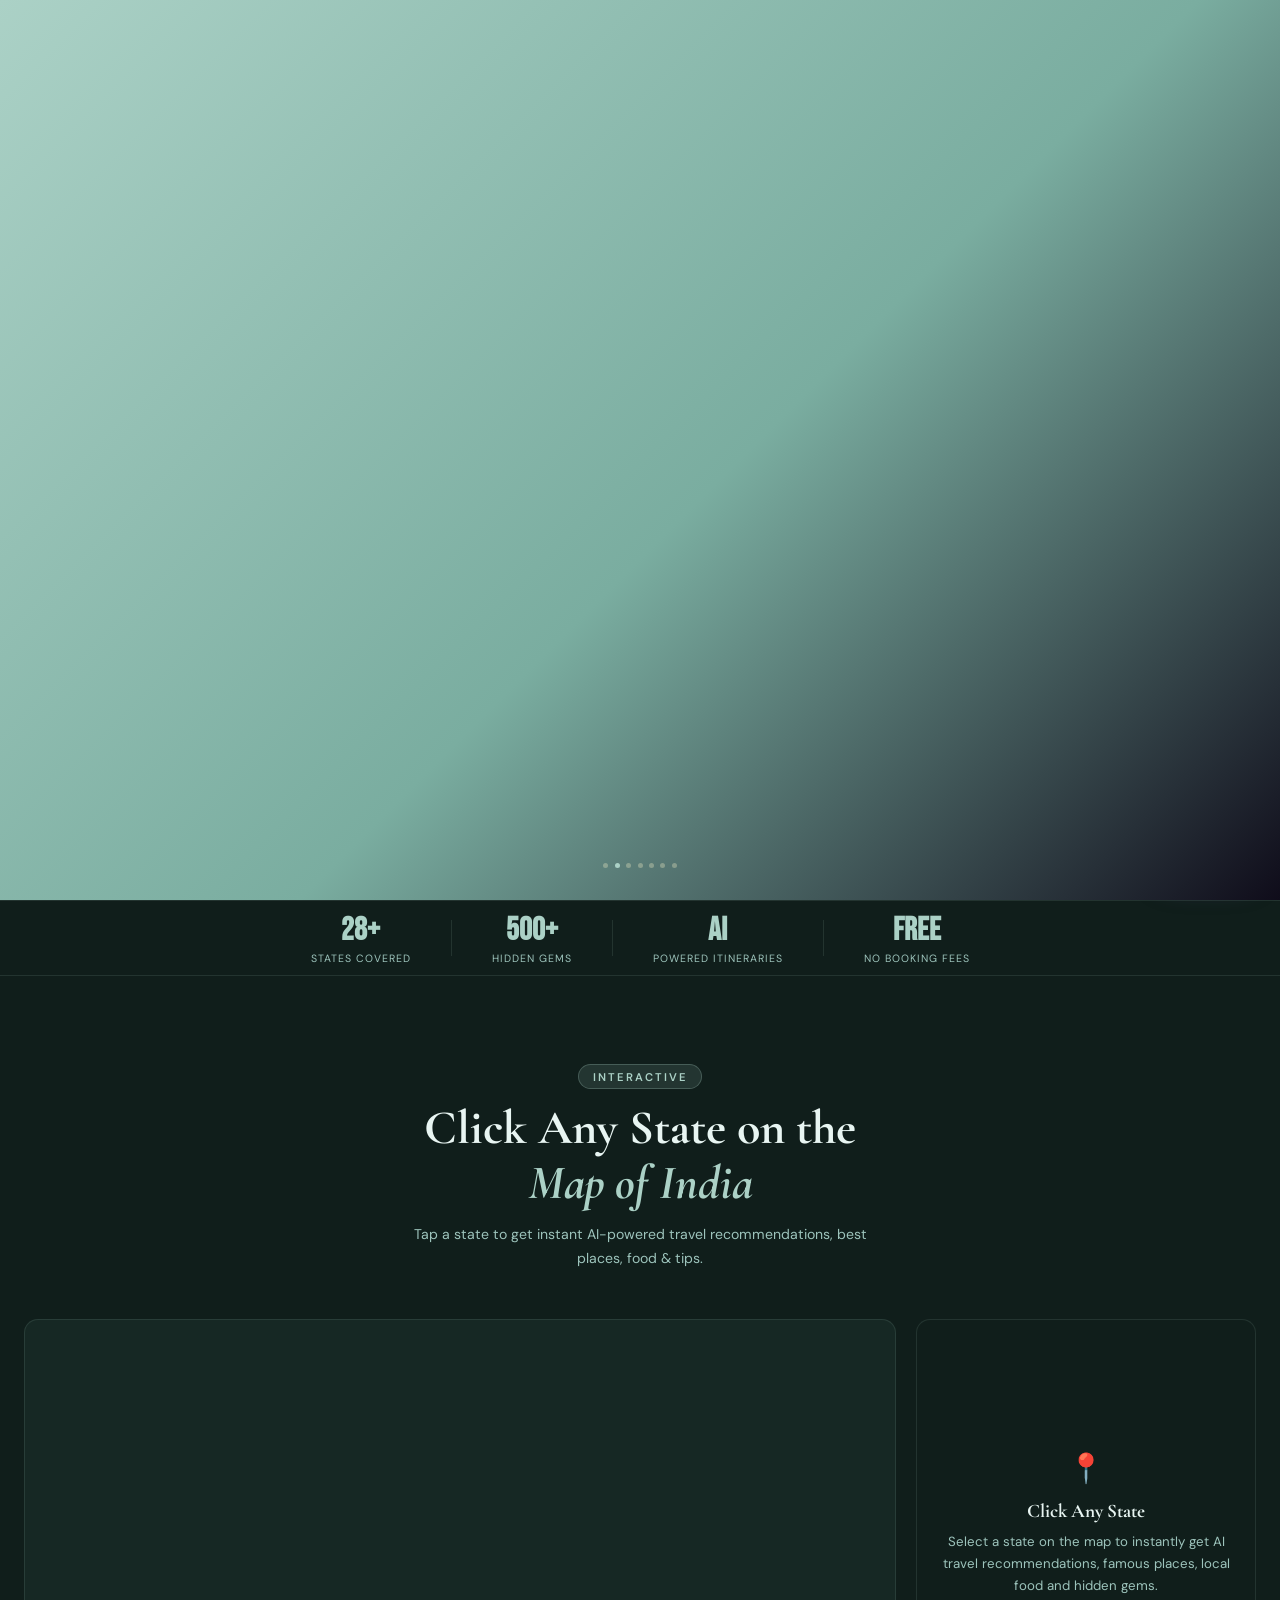
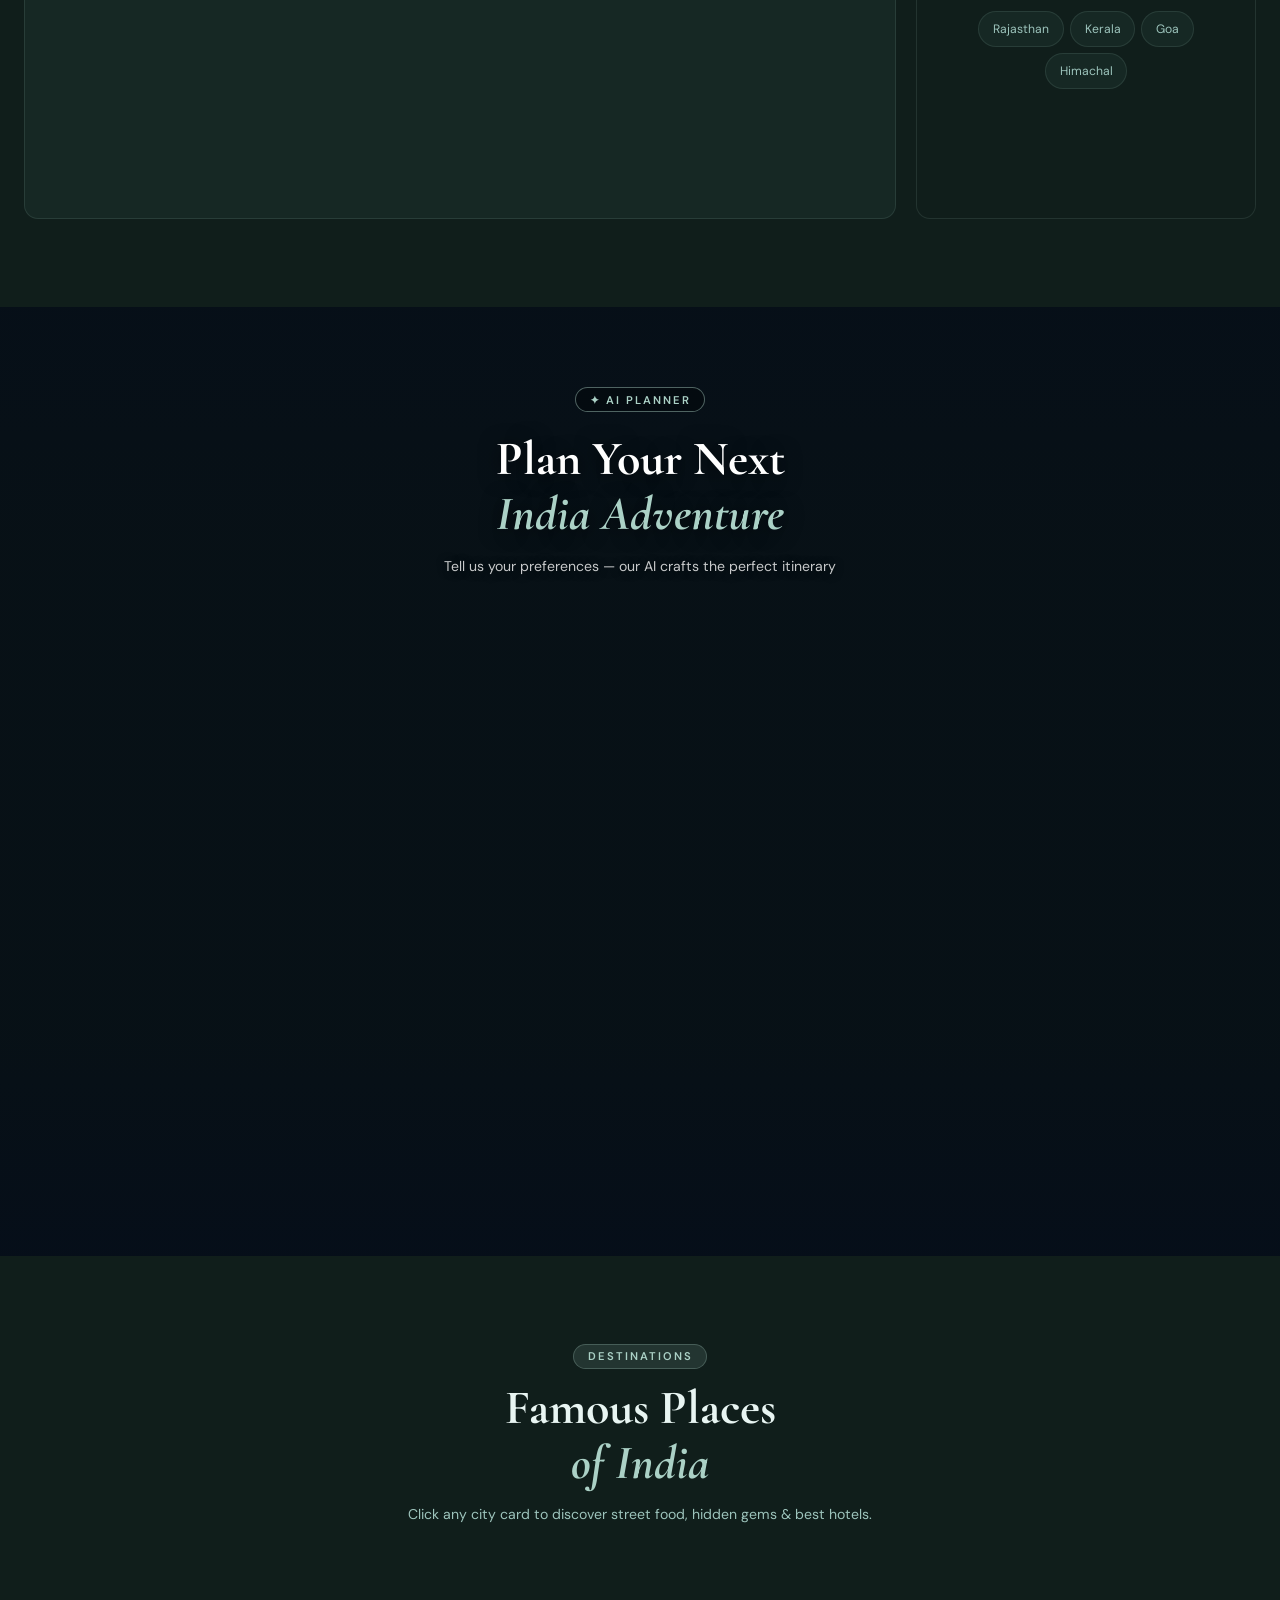
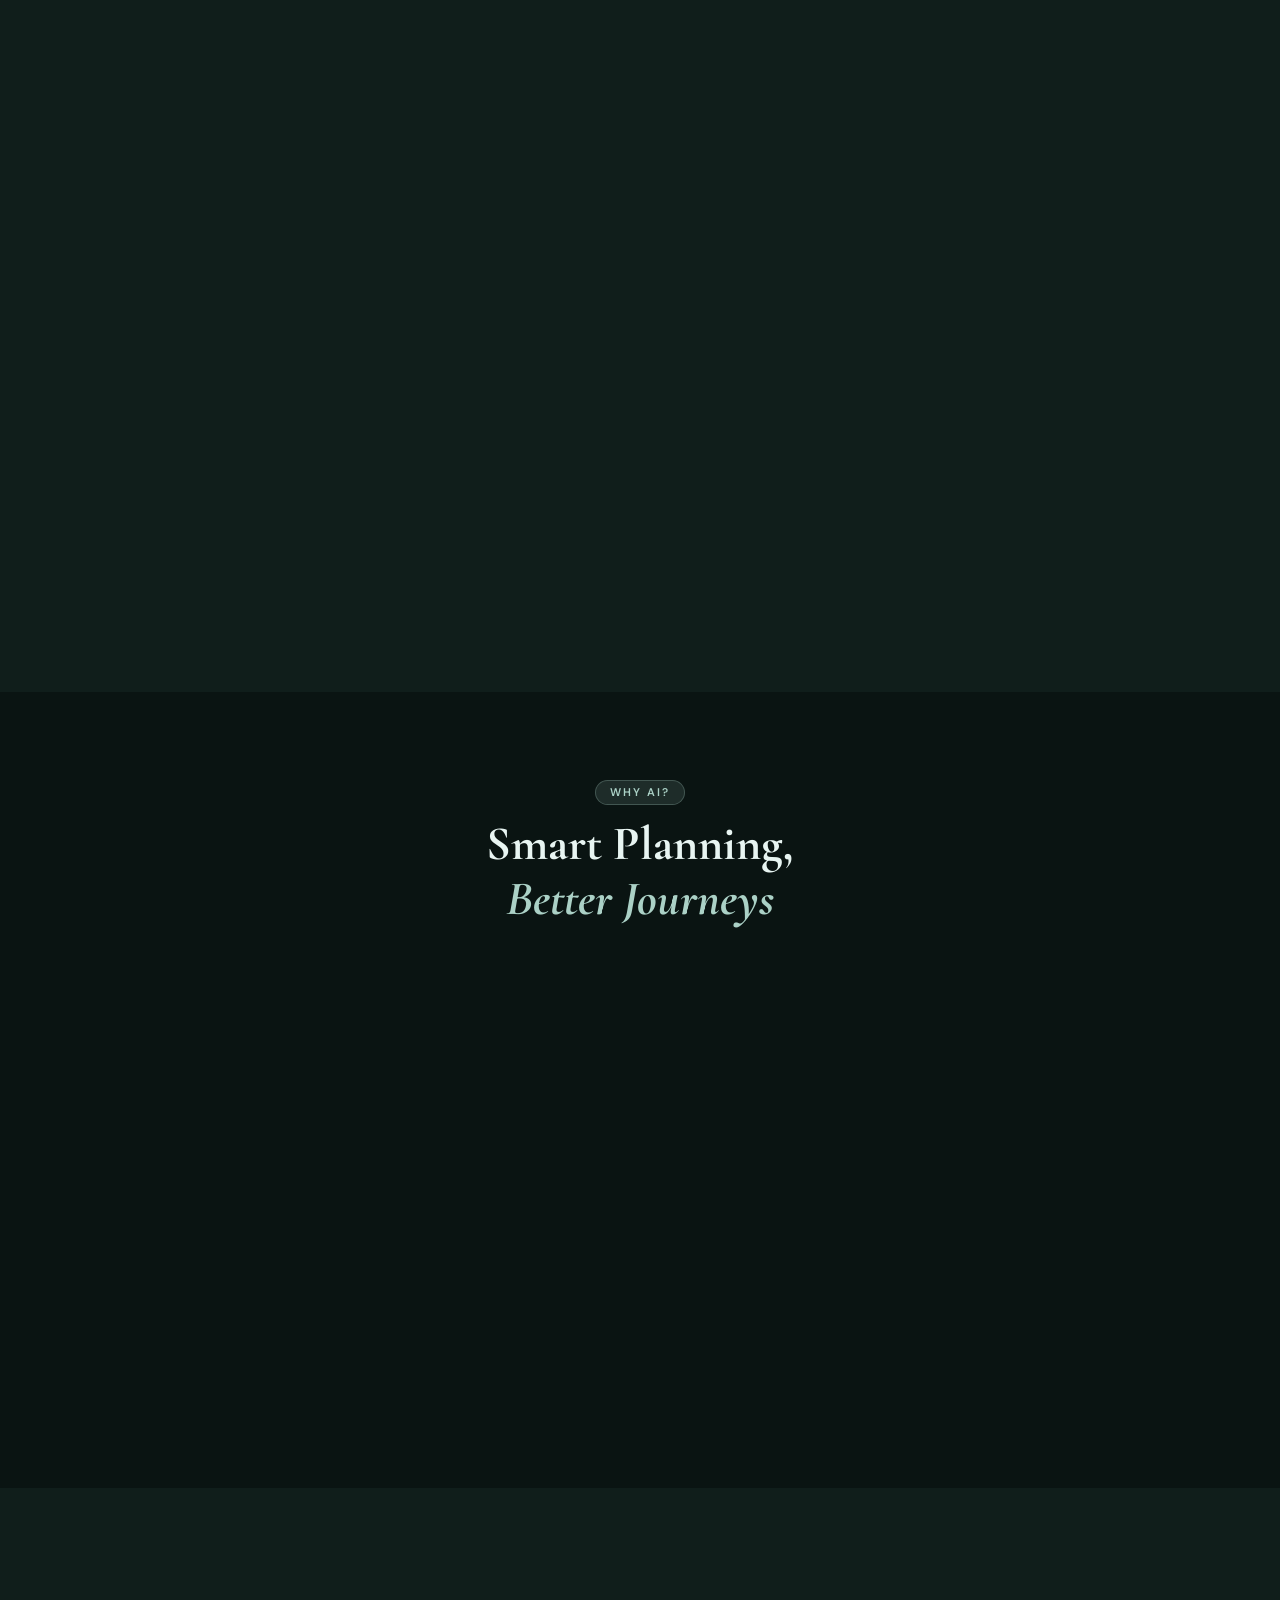
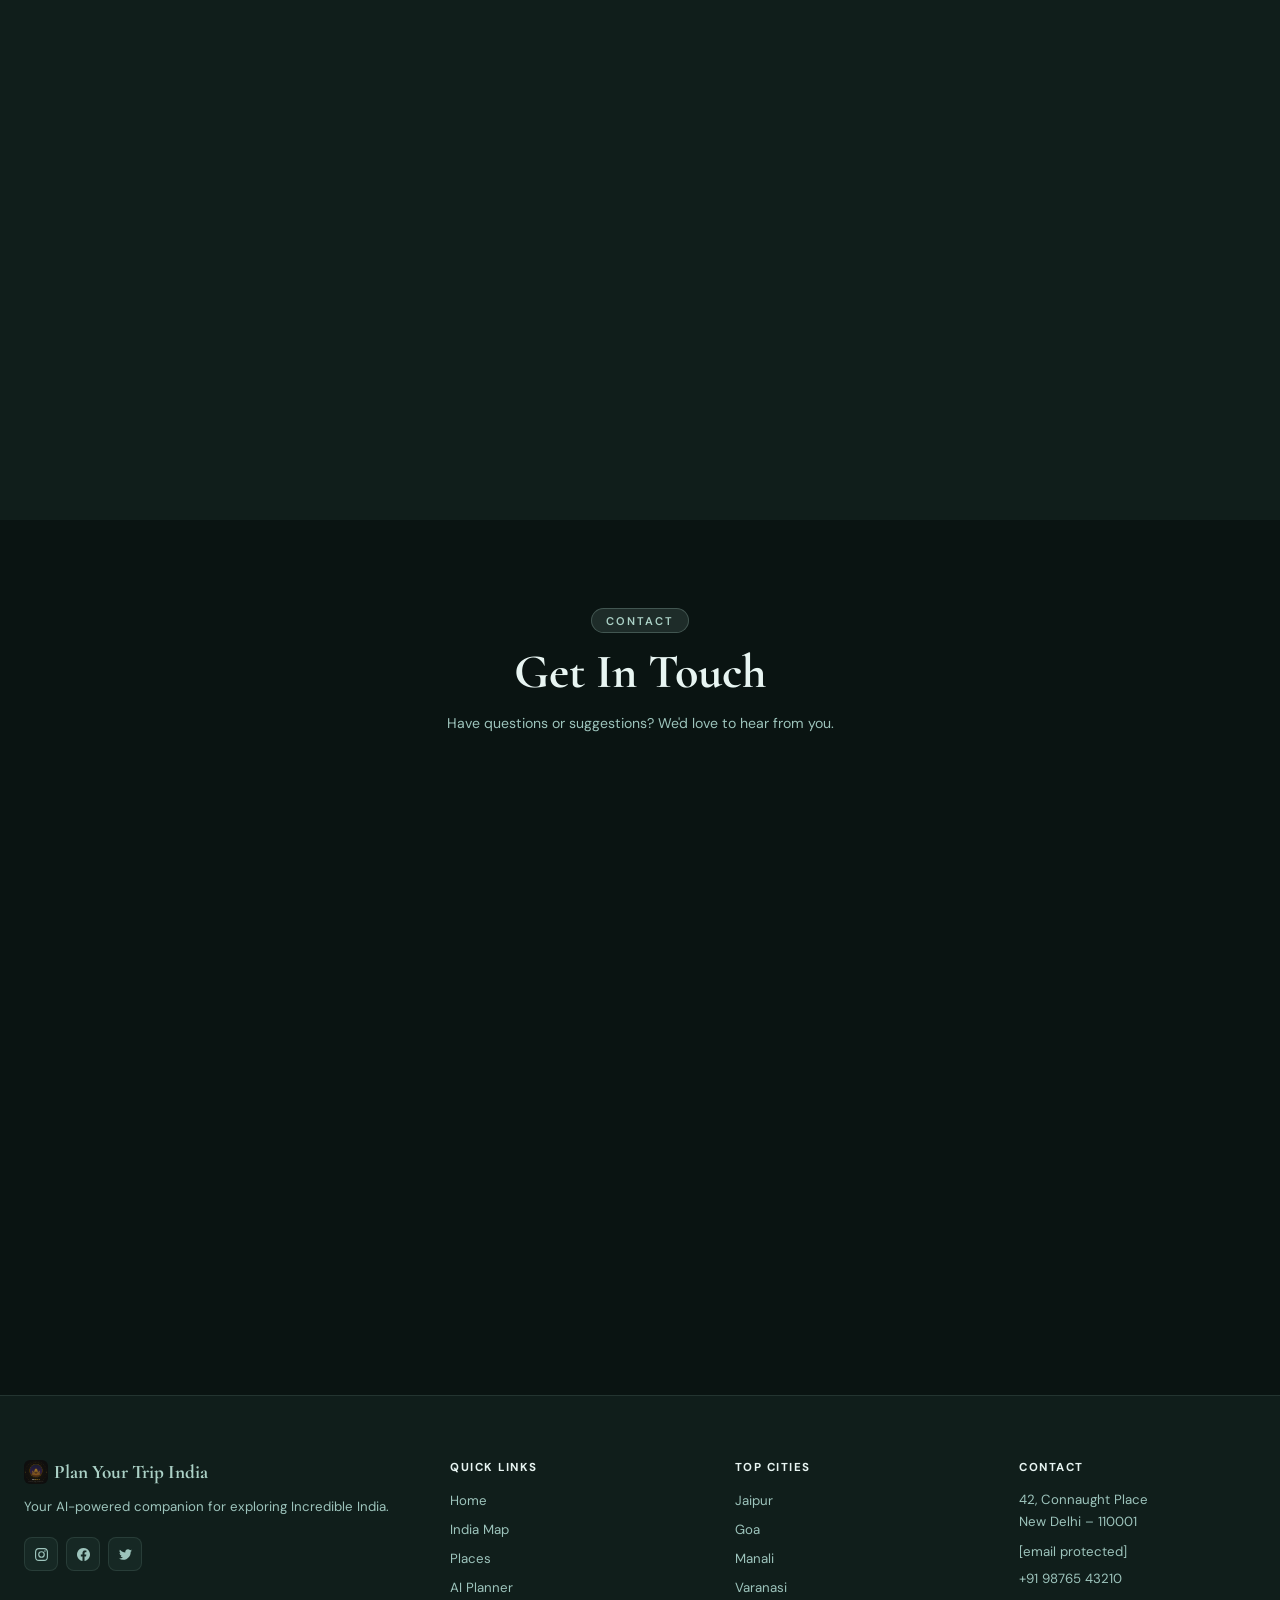
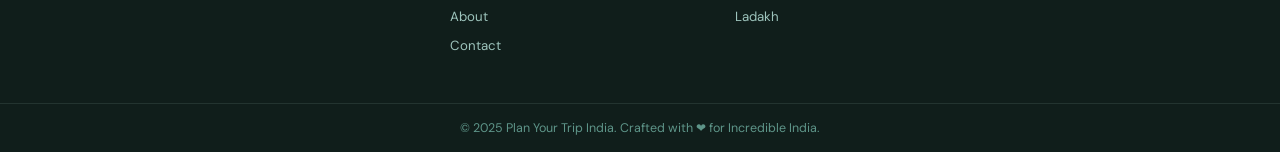
==== commit fdc6c0c7: "Add files via upload" ====
--- a/index.html
+++ b/index.html
@@ -134,7 +134,7 @@
   <!-- HERO -->
   <section id="home" class="hero">
     <div class="hero-bg">
-      <img src="Taj Mahal.jpg" alt="Taj Mahal India" class="hero-img" />
+      <img src="Taj%20Mahal.jpg" alt="Taj Mahal India" class="hero-img" onerror="this.style.display='none'" />
       <div class="hero-overlay"></div>
     </div>
     <div class="hero-content">
@@ -640,7 +640,8 @@
         <div class="contact-item">
           <div class="contact-icon">✉</div>
           <div><strong>Email</strong>
-            <p>hello@planyourtripindia.com</p>
+            <p><a href="/cdn-cgi/l/email-protection" class="__cf_email__"
+                data-cfemail="e8808d848487a89884898691879d9a9c9a819881868c8189c68b8785">[email&#160;protected]</a></p>
           </div>
         </div>
         <div class="contact-item">
@@ -699,7 +700,8 @@
       <div class="footer-col">
         <h4>Contact</h4>
         <p>42, Connaught Place<br>New Delhi – 110001</p>
-        <p style="margin-top:.5rem">hello@planyourtripindia.com</p>
+        <p style="margin-top:.5rem"><a href="/cdn-cgi/l/email-protection" class="__cf_email__"
+            data-cfemail="3c54595050537c4c505d524553494e484e554c555258555d125f5351">[email&#160;protected]</a></p>
         <p style="margin-top:.3rem">+91 98765 43210</p>
       </div>
     </div>
@@ -923,6 +925,7 @@
     </div>
   </div>
 
+  <script data-cfasync="false" src="/cdn-cgi/scripts/5c5dd728/cloudflare-static/email-decode.min.js"></script>
   <script src="https://unpkg.com/leaflet@1.9.4/dist/leaflet.js"></script>
 
   <!-- ═══ CITY HERO IMAGE MAP ═══ -->
--- a/style.css
+++ b/style.css
@@ -1281,22 +1281,38 @@
   position: relative;
   min-height: 100svh;
   overflow: hidden;
+  /* Fallback gradient shown instantly while image loads */
+  background: linear-gradient(135deg, #081c3c 0%, #0a2348 35%, #0f2e28 70%, #0a1412 100%);
 }
 
 .hero-bg {
   position: absolute;
   inset: 0;
   pointer-events: none;
+  z-index: 0;
+  width: 100%;
+  height: 100%;
+  overflow: hidden;
 }
 
 /* never block content */
 .hero-img {
+  position: absolute;
+  inset: 0;
   width: 100%;
   height: 100%;
   object-fit: cover;
+  object-position: center center;
   transform: scale(1.05);
   animation: heroZoom 12s ease-out forwards;
   pointer-events: none;
+  display: block;
+}
+
+.hero-overlay {
+  position: absolute;
+  inset: 0;
+  z-index: 1;
 }
 
 @keyframes heroZoom {
@@ -1309,6 +1325,7 @@
   position: absolute;
   inset: 0;
   pointer-events: none;
+  z-index: 1;
   background:
     linear-gradient(to right, rgba(8, 28, 60, .92) 0%, rgba(10, 35, 75, .55) 52%, rgba(0, 0, 0, .2) 100%),
     linear-gradient(to top, rgba(0, 0, 0, .78) 0%, transparent 52%);
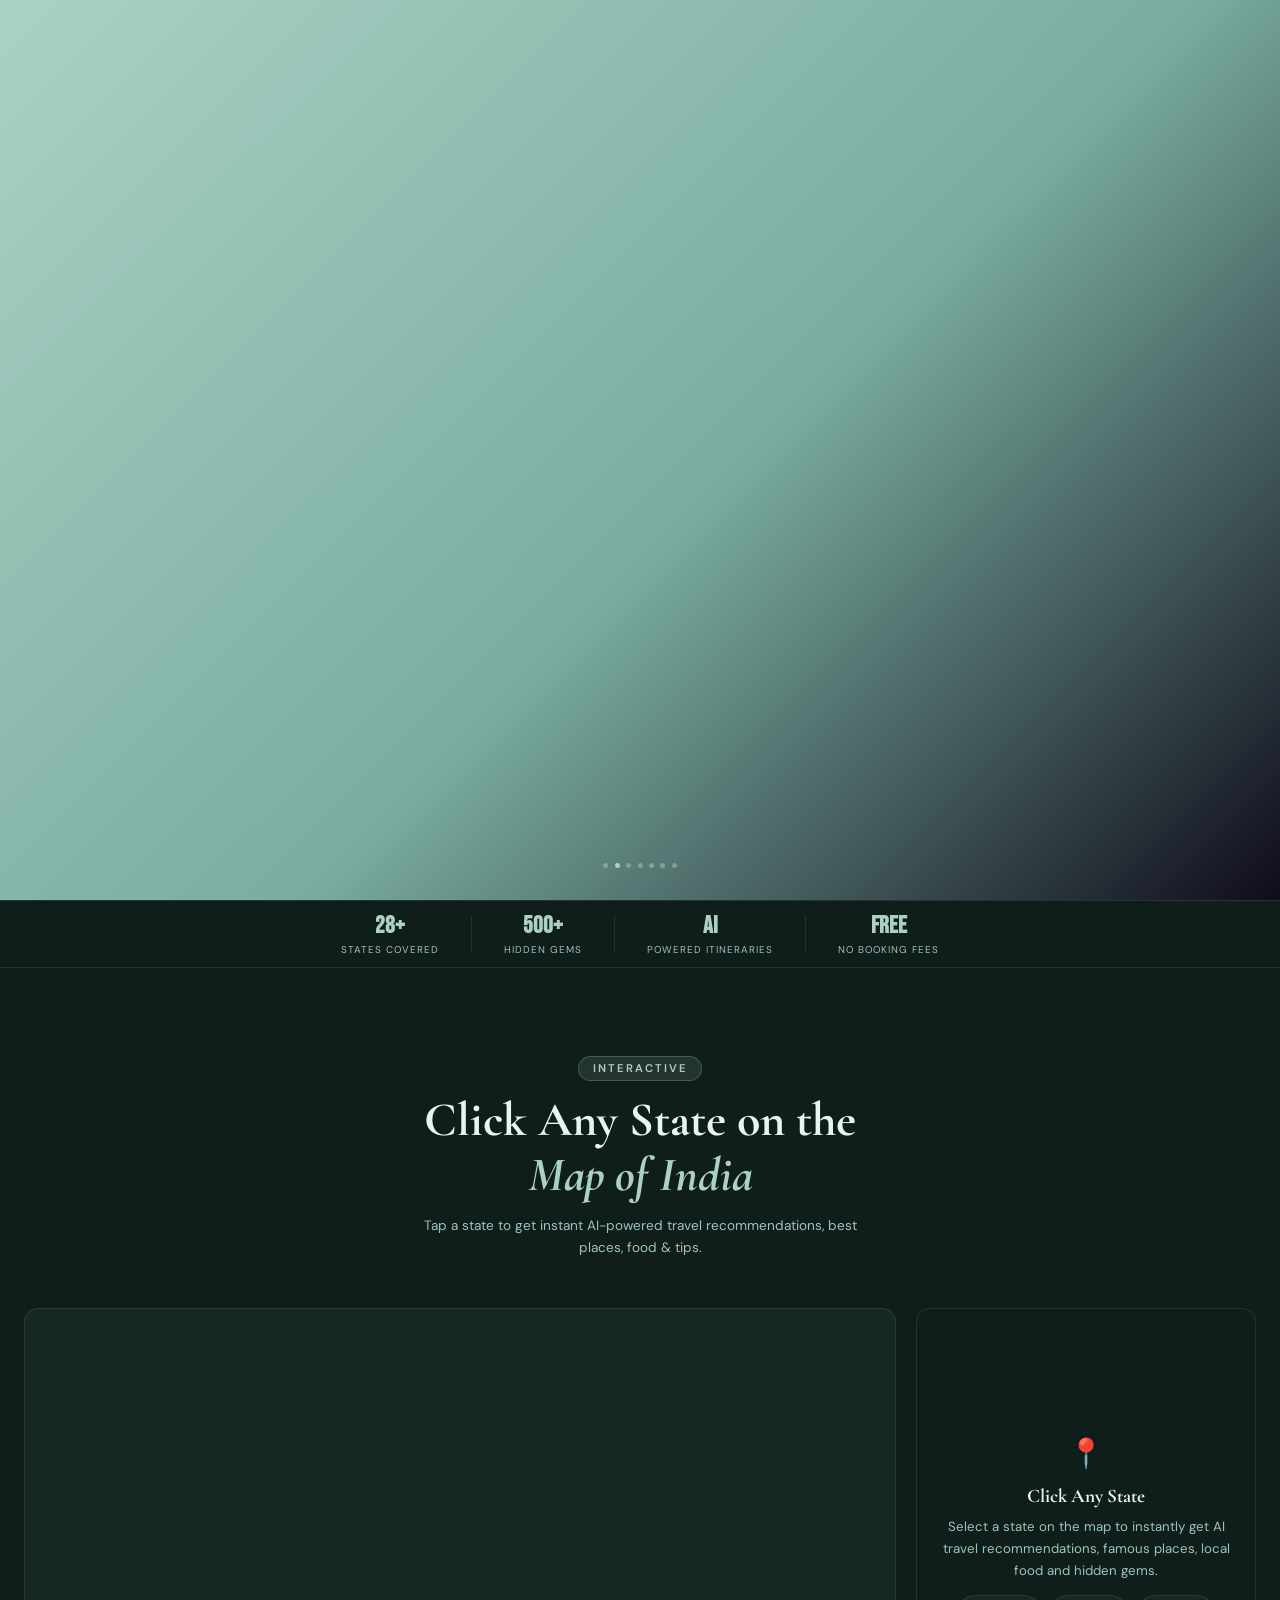
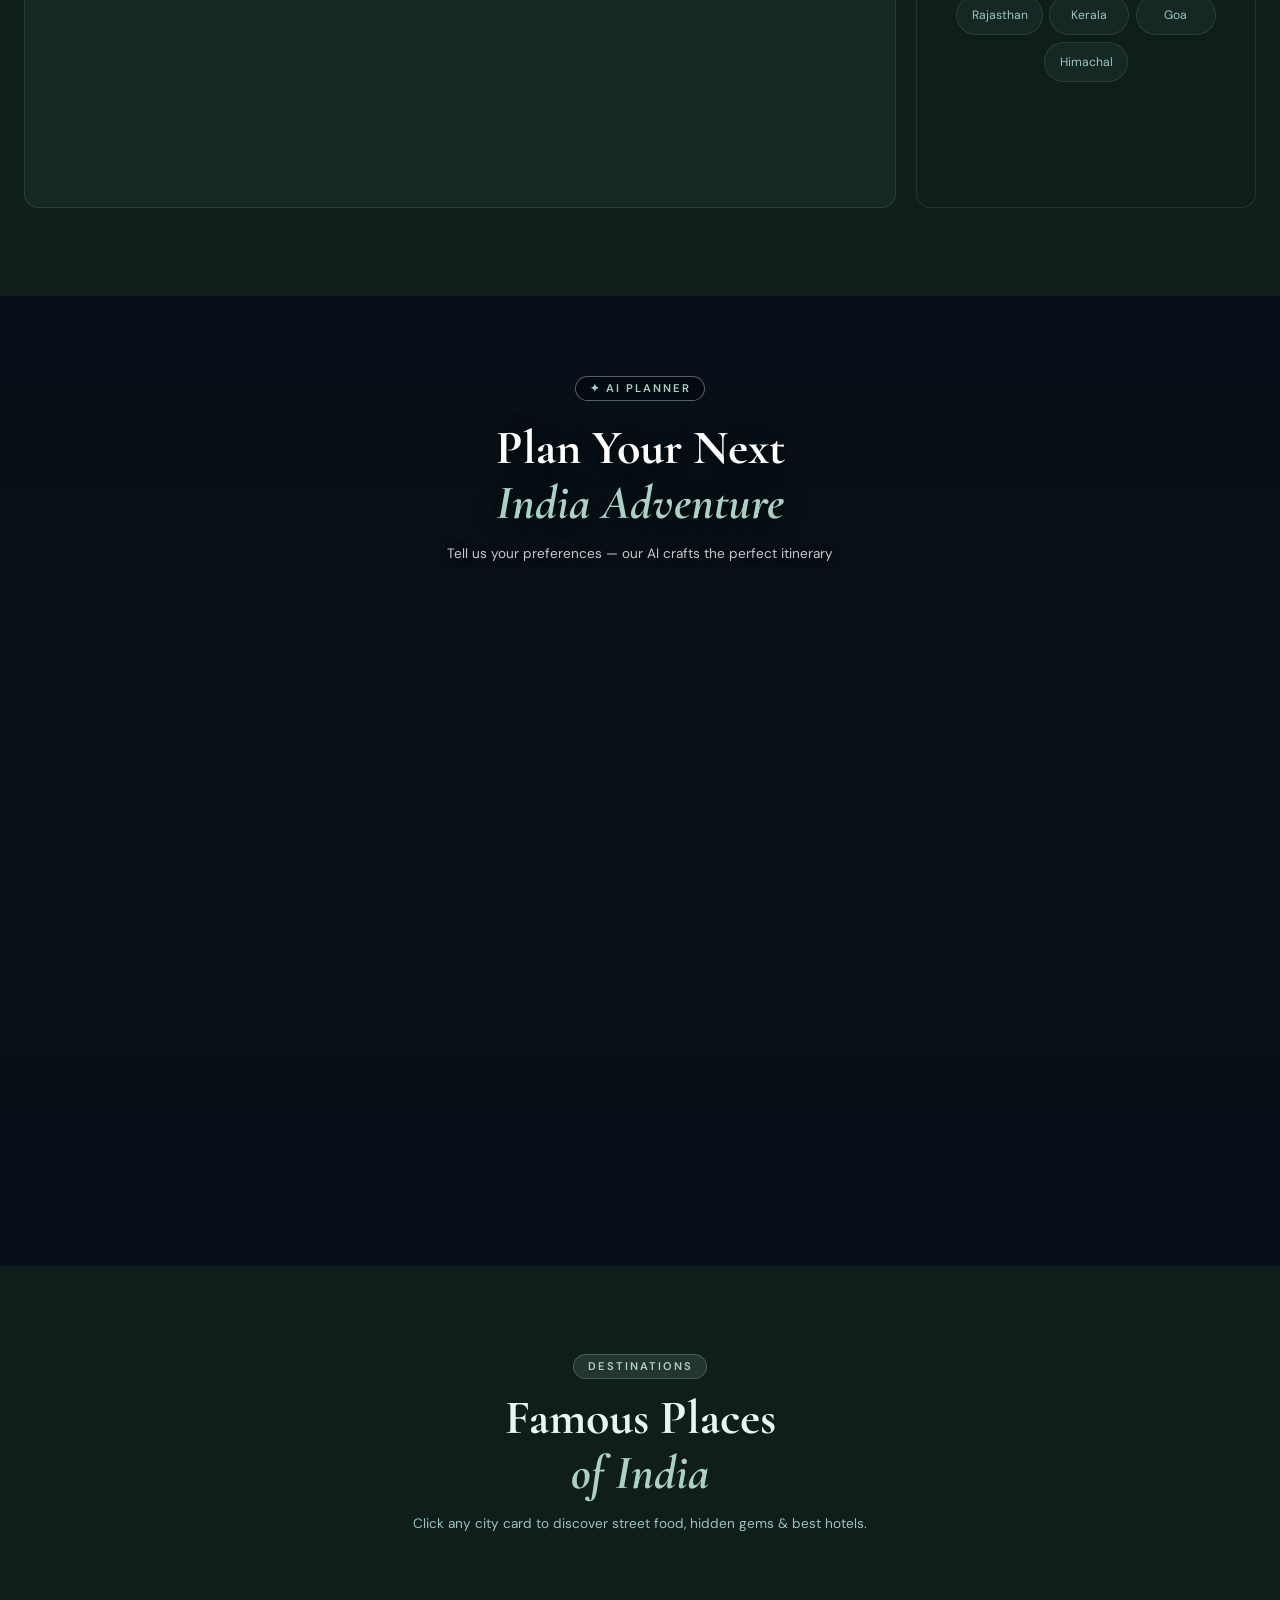
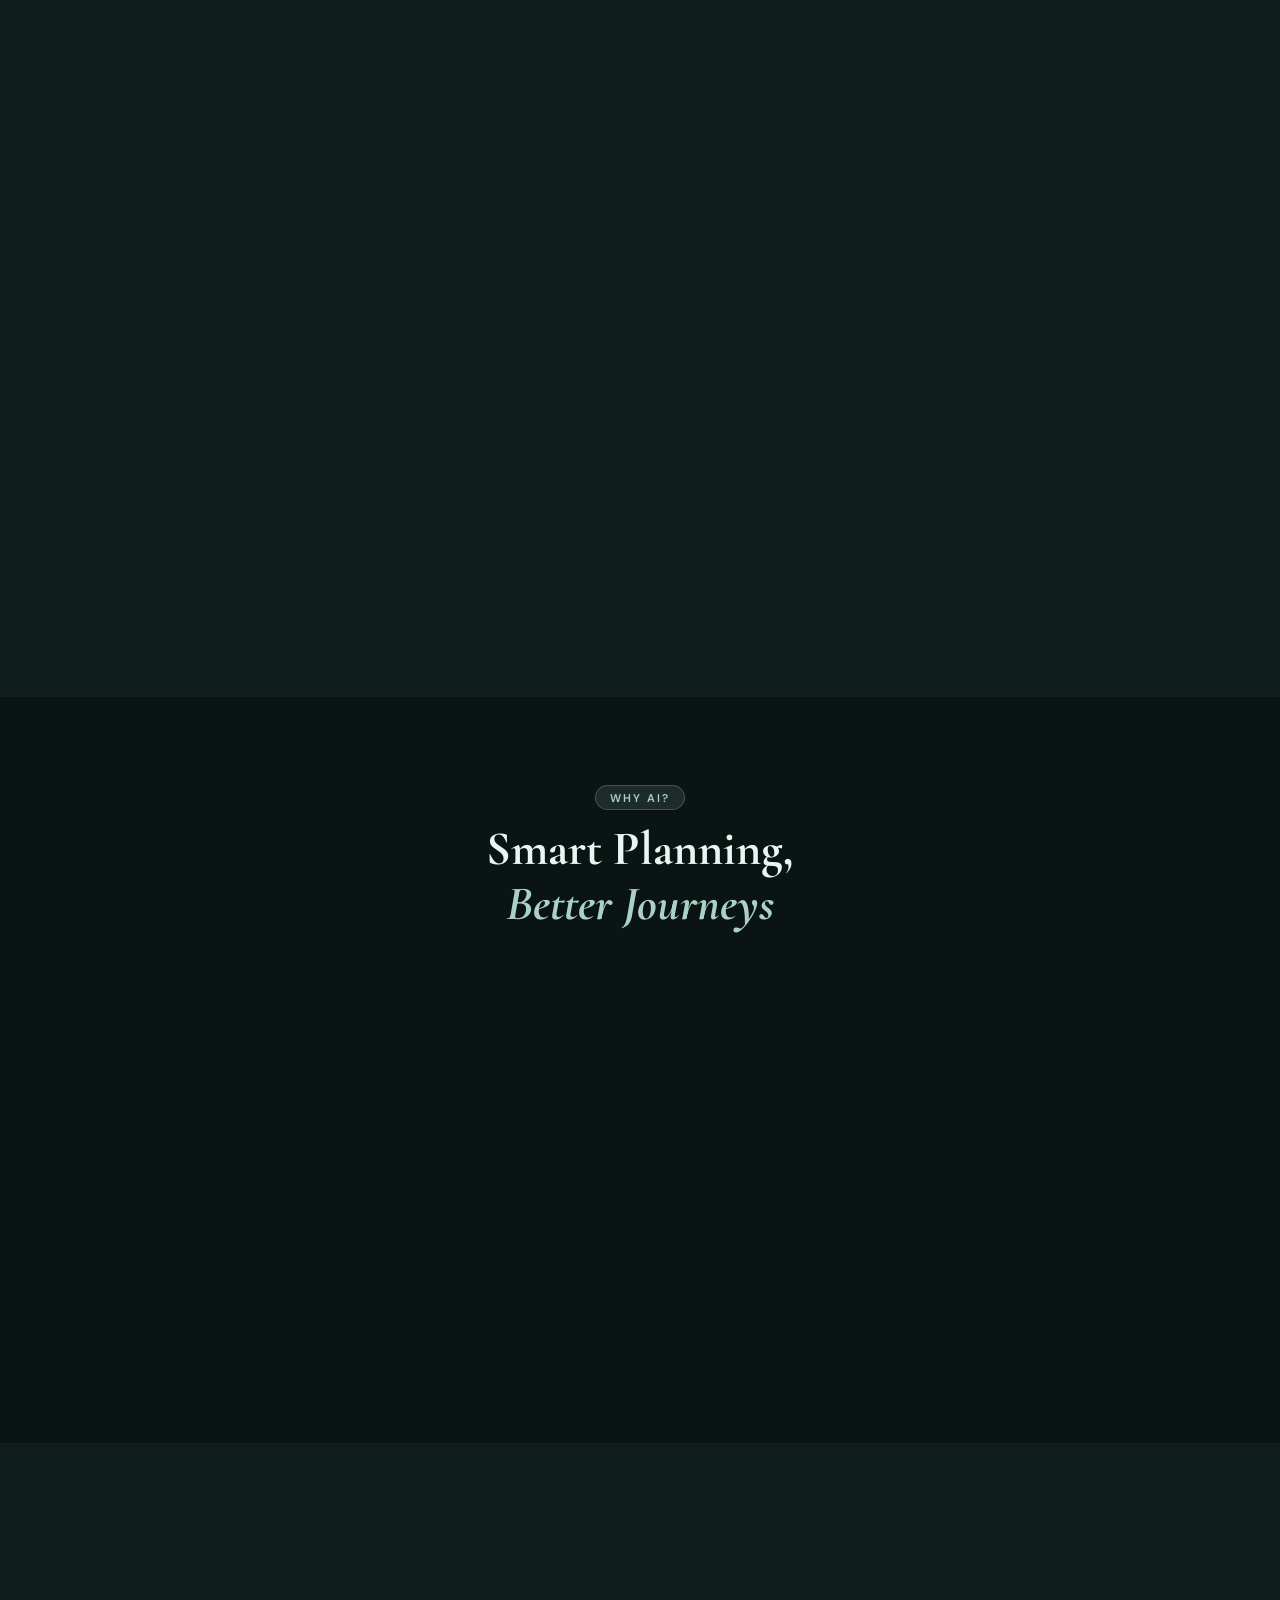
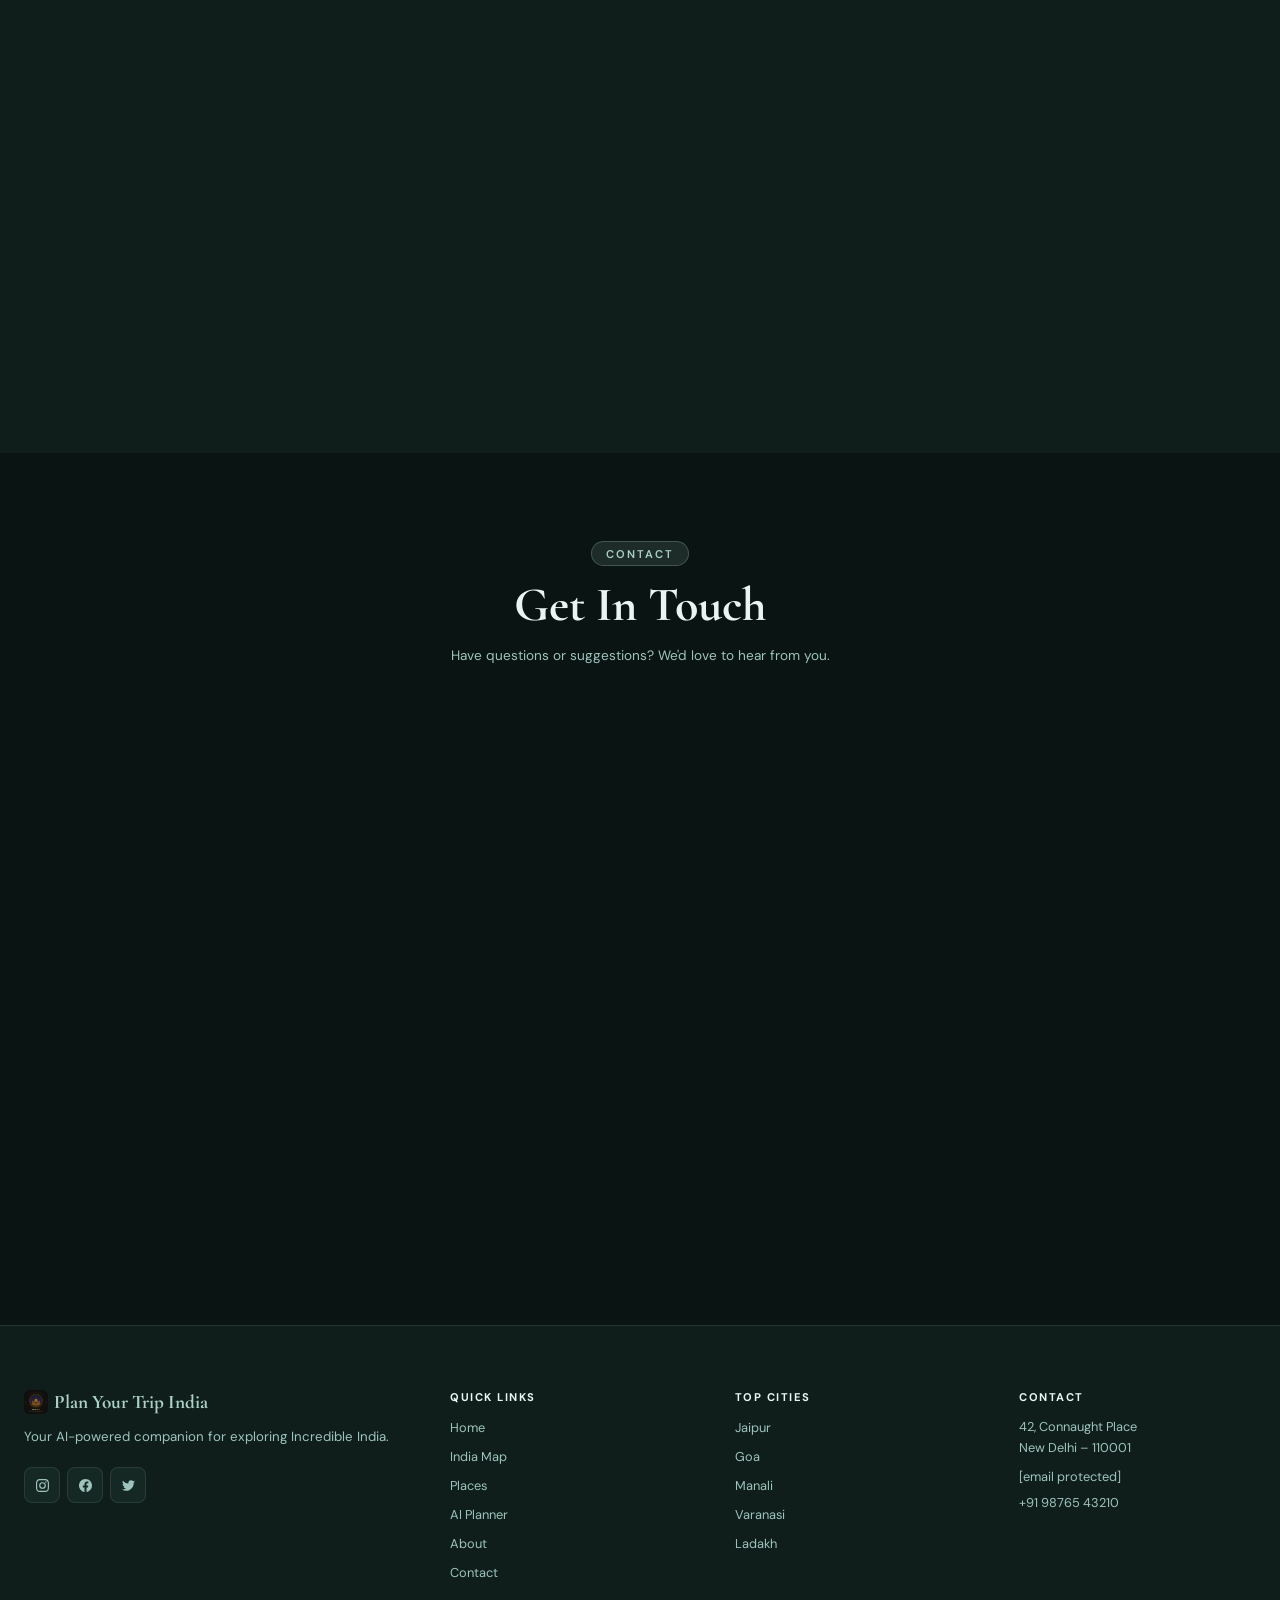
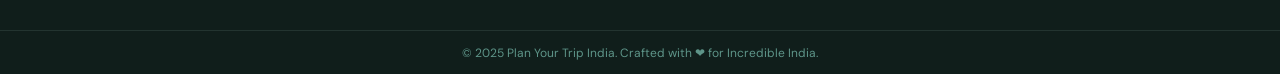
==== commit f5f1d797: "Update index.html" ====
--- a/index.html
+++ b/index.html
@@ -15,6 +15,7 @@
     rel="stylesheet" />
   <link rel="stylesheet" href="https://unpkg.com/leaflet@1.9.4/dist/leaflet.css" />
   <link rel="stylesheet" href="style.css" />
+  <link rel="stylesheet" href="mobile.css" />
 
   <style>
     /* ── CITY HERO IMAGE ── */
@@ -977,4 +978,4 @@
   <script src="script.js"></script>
 </body>
 
-</html>+</html>
--- a/mobile.css
+++ b/mobile.css
@@ -0,0 +1,1457 @@
+/* ============================================================
+   PLAN YOUR TRIP INDIA — COMPLETE MOBILE FIX CSS
+   Works on: iOS Safari, Chrome/Android, Samsung Browser,
+             Firefox Mobile, PWA mode, notch/Dynamic Island
+   ============================================================ */
+
+/* ── 1. ROOT OVERRIDES — iOS/Android safe areas ─────────────
+   Force env() to always resolve even on Android where it
+   returns 0 — prevents any layout gaps.                       */
+:root {
+  --safe-top:    env(safe-area-inset-top,    0px);
+  --safe-bottom: env(safe-area-inset-bottom, 0px);
+  --safe-left:   env(safe-area-inset-left,   0px);
+  --safe-right:  env(safe-area-inset-right,  0px);
+}
+
+/* ── 2. HTML / BODY BASE ─────────────────────────────────────
+   Prevent iOS rubber-band overscroll from breaking layout.
+   -webkit-overflow-scrolling: touch for momentum scrolling.   */
+html {
+  /* Prevent font-size boost on landscape rotate (iOS/Android) */
+  -webkit-text-size-adjust: 100%;
+  -moz-text-size-adjust:    100%;
+       text-size-adjust:    100%;
+  /* Consistent scroll behaviour cross-browser */
+  scroll-behavior: smooth;
+  /* Prevent overscroll glow on Chrome Android */
+  overscroll-behavior: none;
+}
+
+body {
+  /* Fix iOS momentum scroll */
+  -webkit-overflow-scrolling: touch;
+  /* Prevent horizontal scroll from any stray element */
+  overflow-x: hidden;
+  max-width: 100vw;
+  /* Prevent text-inflate on Android */
+  -webkit-text-size-adjust: 100%;
+  /* Remove tap highlight flash (Android Chrome) */
+  -webkit-tap-highlight-color: transparent;
+}
+
+/* ── 3. GLOBAL TOUCH TARGET MINIMUM ─────────────────────────
+   WCAG / Apple HIG recommend 44×44 px minimum.               */
+button, a, input, select, textarea,
+[role="button"], [onclick] {
+  -webkit-tap-highlight-color: transparent;
+  touch-action: manipulation; /* no 300ms delay */
+}
+
+/* ── 4. INPUTS — iOS zoom prevention ────────────────────────
+   iOS Safari zooms in when input font-size < 16px.            */
+input[type="text"],
+input[type="email"],
+input[type="password"],
+input[type="date"],
+input[type="number"],
+input[type="tel"],
+input[type="search"],
+select,
+textarea {
+  font-size: 16px !important; /* prevent iOS zoom */
+  border-radius: 10px;        /* prevent iOS pill default */
+  -webkit-appearance: none;
+     -moz-appearance: none;
+          appearance: none;
+}
+
+/* Date input — fix iOS calendar icon */
+input[type="date"]::-webkit-calendar-picker-indicator {
+  opacity: 0.6;
+  cursor: pointer;
+  padding: 4px;
+  filter: invert(0.5) sepia(0.5);
+}
+
+/* ── 5. IMAGES — prevent overflow & layout breaks ───────────*/
+img {
+  max-width: 100%;
+  height: auto;
+  display: block;
+  /* Prevent iOS dragging images */
+  -webkit-user-drag: none;
+  user-drag: none;
+}
+
+/* ── 6. NAVBAR ───────────────────────────────────────────────
+   Proper notch/Dynamic Island handling.
+   Use padding-top with safe-area so nav text isn't behind 
+   the notch on iPhone X/11/12/13/14/15 Pro.                  */
+#navbar {
+  padding-top: calc(0.75rem + var(--safe-top));
+  padding-left:  calc(0px + var(--safe-left));
+  padding-right: calc(0px + var(--safe-right));
+  /* Force GPU layer for smooth scroll-hide transitions */
+  will-change: transform;
+  /* Ensure backdrop-filter works on iOS Safari */
+  -webkit-backdrop-filter: blur(20px);
+          backdrop-filter: blur(20px);
+}
+
+/* Nav container horizontal padding — account for notch */
+.nav-container {
+  padding-left:  max(1rem, calc(var(--safe-left)  + 0.75rem));
+  padding-right: max(1rem, calc(var(--safe-right) + 0.75rem));
+  /* Prevent nav items wrapping awkwardly */
+  flex-wrap: nowrap;
+  gap: 0.4rem;
+}
+
+/* Logo — clamp size so it never overflows on tiny screens */
+.nav-logo {
+  font-size: clamp(0.75rem, 3.5vw, 1rem);
+  flex-shrink: 1;
+  min-width: 0;
+  overflow: hidden;
+  text-overflow: ellipsis;
+  white-space: nowrap;
+}
+
+.nav-logo img.logo-img {
+  width: 34px;
+  height: 34px;
+  flex-shrink: 0;
+}
+
+/* Hamburger — large touch target */
+.hamburger {
+  width: 48px;
+  height: 48px;
+  min-width: 48px;
+  min-height: 48px;
+  padding: 0.5rem;
+  flex-shrink: 0;
+  cursor: pointer;
+}
+
+/* Theme toggle — large enough on mobile */
+.btn-theme-toggle {
+  min-width: 44px;
+  min-height: 44px;
+  display: flex;
+  align-items: center;
+  justify-content: center;
+  flex-shrink: 0;
+}
+
+/* ── 7. MOBILE NAV OVERLAY ───────────────────────────────────
+   Full-screen slide-down overlay. Fixed with safe areas.      */
+.nav-mobile-overlay {
+  /* Use dvh (dynamic viewport height) for iOS Safari toolbar */
+  min-height: 100dvh;
+  min-height: 100vh; /* fallback */
+  padding-top:    calc(70px + var(--safe-top));
+  padding-bottom: calc(2rem  + var(--safe-bottom));
+  padding-left:   calc(1.5rem + var(--safe-left));
+  padding-right:  calc(1.5rem + var(--safe-right));
+  /* Smooth open/close — no scroll behind */
+  overscroll-behavior: contain;
+}
+
+.nav-mobile-overlay .nav-link {
+  font-size: 1.1rem;
+  min-height: 54px;
+  width: 100%;
+  display: flex;
+  align-items: center;
+  justify-content: center;
+  border-radius: 12px;
+  padding: 0.85rem 1.5rem;
+}
+
+.nav-mobile-auth {
+  width: 100%;
+  max-width: 280px;
+  margin: 0 auto;
+}
+
+.nav-mobile-auth .btn-nav-login,
+.nav-mobile-auth .btn-nav-signup {
+  width: 100%;
+  min-height: 52px;
+  font-size: 0.95rem;
+  border-radius: 12px;
+  display: flex;
+  align-items: center;
+  justify-content: center;
+}
+
+/* ── 8. HERO SECTION ─────────────────────────────────────────
+   100dvh fixes iOS Safari address bar collapsing/expanding.   */
+.hero {
+  min-height: 100dvh;
+  min-height: 100svh; /* small viewport height - safe fallback */
+  /* background-attachment: fixed is broken on iOS Safari,
+     disable it so parallax doesn't glitch */
+  background-attachment: scroll !important;
+}
+
+.hero-img {
+  /* Prevent iOS from over-interpolating the image zoom */
+  image-rendering: auto;
+  /* Fix jank on scroll in iOS */
+  will-change: transform;
+  /* Prevent dragging on touch */
+  pointer-events: none;
+}
+
+.hero-content {
+  min-height: 100dvh;
+  min-height: 100svh;
+  padding-top:    calc(80px + var(--safe-top));
+  padding-bottom: calc(2.5rem + var(--safe-bottom));
+  padding-left:   max(1.25rem, calc(var(--safe-left) + 1rem));
+  padding-right:  max(1.25rem, calc(var(--safe-right) + 1rem));
+  /* Make sure text is always selectable on mobile */
+  user-select: text;
+  -webkit-user-select: text;
+}
+
+.hero-headline {
+  /* Prevent font-scale from breaking layout on some Android */
+  font-size: clamp(2.6rem, 13vw, 7rem);
+  line-height: 0.95;
+  /* Force hardware acceleration for smooth appearance */
+  transform: translateZ(0);
+}
+
+.hero-cta {
+  /* Stack buttons on small screens */
+  flex-direction: column;
+  gap: 0.65rem;
+  width: 100%;
+}
+
+/* ── 9. BUTTONS — proper active states for touch ────────────*/
+.btn-primary,
+.btn-ghost,
+.btn-nav-signup,
+.btn-nav-login {
+  /* Remove 300ms click delay */
+  touch-action: manipulation;
+  /* Proper active state for touch devices */
+  cursor: pointer;
+  -webkit-tap-highlight-color: transparent;
+  /* Prevent text selection on double-tap */
+  user-select: none;
+  -webkit-user-select: none;
+}
+
+.btn-primary:active { transform: scale(0.97); opacity: 0.92; }
+.btn-ghost:active   { transform: scale(0.97); opacity: 0.85; }
+
+/* Hero CTAs full width on mobile */
+.hero-cta .btn-primary,
+.hero-cta .btn-ghost {
+  width: 100%;
+  max-width: 340px;
+  min-height: 52px;
+  font-size: 1rem;
+  border-radius: 12px;
+}
+
+/* ── 10. STATS STRIP ─────────────────────────────────────────*/
+.stats-strip {
+  display: grid;
+  grid-template-columns: 1fr 1fr;
+  /* Prevent overflowing on narrow screens */
+  overflow: hidden;
+}
+
+.stat-item {
+  padding: 0.85rem 0.5rem;
+}
+
+.stat-item strong {
+  font-size: 1.5rem;
+}
+
+.stat-item span {
+  font-size: 0.62rem;
+}
+
+/* ── 11. INDIA MAP ───────────────────────────────────────────
+   Leaflet maps have touch issues — this fixes pan/zoom.       */
+.india-map-container {
+  height: 260px;
+  /* Allow map to receive touch events */
+  touch-action: none;
+  -webkit-user-select: none;
+  user-select: none;
+  /* Prevent tap highlight on map tiles */
+  -webkit-tap-highlight-color: transparent;
+}
+
+/* Leaflet controls — bigger for touch */
+.leaflet-control-zoom a {
+  width: 36px !important;
+  height: 36px !important;
+  line-height: 36px !important;
+  font-size: 18px !important;
+}
+
+.leaflet-touch .leaflet-control-zoom a {
+  width: 40px !important;
+  height: 40px !important;
+  line-height: 40px !important;
+}
+
+/* Map panel — proper mobile layout */
+.india-map-panel {
+  min-height: 200px;
+  /* Scrollable on small screens */
+  overflow-y: auto;
+  -webkit-overflow-scrolling: touch;
+}
+
+.map-hint-chips span {
+  min-height: 40px;
+  min-width: 80px;
+  display: inline-flex;
+  align-items: center;
+  justify-content: center;
+  padding: 0.45rem 0.9rem;
+  cursor: pointer;
+}
+
+.btn-map-chat,
+.btn-map-plan {
+  min-height: 50px;
+  font-size: 0.9rem;
+  border-radius: 10px;
+  width: 100%;
+}
+
+/* ── 12. AI PLANNER WIZARD ───────────────────────────────────
+   Fix background-attachment: fixed (broken on iOS Safari).    */
+.planner-outer-section {
+  background-attachment: scroll !important; /* iOS Safari fix */
+  background-size: cover;
+  background-position: center center;
+}
+
+.wizard-card {
+  /* Prevent horizontal overflow on tiny phones */
+  width: calc(100% - 2.5rem);
+  max-width: 720px;
+  margin: 0 auto;
+  overflow: hidden;
+  /* Prevent content from overflowing on small screen */
+  box-sizing: border-box;
+}
+
+/* Step bar — scrollable if too wide */
+.wiz-step-bar {
+  overflow-x: auto;
+  -webkit-overflow-scrolling: touch;
+  scrollbar-width: none;
+  padding: 1.25rem 1rem 0;
+  margin-bottom: 1.5rem;
+}
+.wiz-step-bar::-webkit-scrollbar { display: none; }
+
+/* Wizard panels — proper padding */
+.wiz-panel {
+  padding: 0 0.85rem 1.25rem;
+}
+
+/* Wizard question text — scale properly on small screens */
+.wiz-question {
+  font-size: clamp(1.1rem, 5vw, 1.75rem);
+  line-height: 1.25;
+  margin-bottom: 0.35rem;
+}
+
+/* Search input — prevent zoom on iOS */
+.wiz-search-input {
+  font-size: 16px;
+  min-height: 52px;
+  padding: 0.85rem 1rem 0.85rem 2.8rem;
+}
+
+/* Location button — bigger touch area */
+.wiz-loc-btn {
+  min-height: 44px;
+  padding: 0.55rem 1rem;
+  font-size: 0.82rem;
+}
+
+/* Chips — proper touch sizing */
+.wiz-chip {
+  min-height: 40px;
+  padding: 0.5rem 0.9rem;
+  font-size: 0.82rem;
+  cursor: pointer;
+}
+.wiz-chip:active { opacity: 0.75; transform: scale(0.96); }
+
+/* Date grid — stack on tiny screens */
+.wiz-date-grid {
+  grid-template-columns: 1fr;
+  gap: 0.75rem;
+}
+
+.wiz-date-field input[type="date"] {
+  font-size: 16px;      /* prevent iOS zoom */
+  min-height: 52px;
+  -webkit-appearance: none;
+  appearance: none;
+  background-color: var(--bg-2);
+  color: var(--text);
+}
+
+/* Traveler counter row */
+.wiz-traveler-row {
+  padding: 0.9rem 1rem;
+}
+
+.wiz-count-btn {
+  width: 38px;
+  height: 38px;
+  min-width: 38px;
+  min-height: 38px;
+  font-size: 1.3rem;
+  border-radius: 50%;
+  cursor: pointer;
+}
+
+/* Budget grid — stack on small screens */
+.wiz-budget-grid {
+  grid-template-columns: 1fr 1fr 1fr;
+  gap: 0.6rem;
+}
+
+.wiz-budget-card {
+  padding: 0.9rem 0.5rem;
+  cursor: pointer;
+}
+.wiz-budget-card:active { transform: scale(0.97); }
+
+.wiz-b-title { font-size: 0.72rem; }
+.wiz-b-range { font-size: 0.62rem; }
+.wiz-b-icon  { font-size: 1.3rem; }
+
+/* Summary grid */
+.wiz-summary-grid {
+  grid-template-columns: 1fr 1fr;
+  gap: 0.6rem;
+}
+
+/* Wizard footer — sticky on mobile */
+.wiz-footer {
+  padding: 0.85rem 1rem;
+  position: sticky;
+  bottom: 0;
+  /* Safe area for home bar */
+  padding-bottom: calc(0.85rem + var(--safe-bottom));
+  z-index: 10;
+  background: rgba(10, 20, 18, 0.96);
+  -webkit-backdrop-filter: blur(10px);
+  backdrop-filter: blur(10px);
+}
+
+.wiz-btn-back,
+.wiz-btn-next {
+  min-height: 46px;
+  padding: 0.65rem 1.1rem;
+  font-size: 0.85rem;
+  border-radius: 10px;
+}
+
+.wiz-btn-next {
+  padding: 0.65rem 1.4rem;
+}
+
+/* Result cards — single column on mobile */
+.wiz-result-cards {
+  grid-template-columns: 1fr;
+  gap: 0.75rem;
+}
+
+/* Result card styling */
+.result-card {
+  background: rgba(255,255,255,0.04);
+  border: 1px solid var(--border);
+  border-radius: var(--radius);
+  padding: 1rem;
+  overflow: hidden;
+}
+
+.result-card h4 {
+  font-size: 0.88rem;
+  font-weight: 600;
+  color: var(--lc);
+  margin-bottom: 0.6rem;
+  padding-bottom: 0.5rem;
+  border-bottom: 1px solid var(--border);
+}
+
+.result-card ul {
+  display: flex;
+  flex-direction: column;
+  gap: 0.4rem;
+}
+
+.result-card ul li {
+  font-size: 0.82rem;
+  color: var(--text-muted);
+  display: flex;
+  align-items: center;
+  gap: 0.4rem;
+  line-height: 1.5;
+}
+.result-card ul li::before {
+  content: '▸';
+  color: var(--lc);
+  flex-shrink: 0;
+  font-size: 0.7rem;
+}
+
+/* Budget breakdown rows */
+.budget-breakdown {
+  display: flex;
+  flex-direction: column;
+  gap: 0.5rem;
+}
+.budget-row {
+  display: flex;
+  justify-content: space-between;
+  align-items: center;
+  font-size: 0.82rem;
+}
+.budget-row span:first-child { color: var(--text-muted); }
+.budget-row span:last-child  { color: var(--text); font-weight: 500; }
+.budget-row.total {
+  border-top: 1px solid var(--border);
+  padding-top: 0.5rem;
+  margin-top: 0.25rem;
+}
+.budget-row.total span { color: var(--lc) !important; font-weight: 700; }
+
+/* Day plan items */
+.day-plan-item {
+  padding: 0.75rem 0;
+  border-bottom: 1px solid var(--border);
+}
+.day-plan-item:last-child { border-bottom: none; }
+.day-plan-item strong {
+  display: block;
+  font-size: 0.85rem;
+  color: var(--lc);
+  margin-bottom: 0.35rem;
+}
+.day-plan-item p {
+  font-size: 0.8rem;
+  color: var(--text-muted);
+  line-height: 1.75;
+}
+
+/* ── 13. PLACES GRID ──────────────────────────────────────── */
+.places-grid {
+  grid-template-columns: 1fr;
+  gap: 0.85rem;
+  padding: 0 1rem;
+}
+
+.place-card {
+  border-radius: 14px;
+  overflow: hidden;
+  cursor: pointer;
+}
+.place-card:active { transform: scale(0.98); }
+
+.place-img-wrap {
+  height: 200px;
+  overflow: hidden;
+  position: relative;
+}
+
+.place-img-wrap img {
+  width: 100%;
+  height: 100%;
+  object-fit: cover;
+  /* iOS smooth image scroll */
+  will-change: transform;
+}
+
+.place-badge {
+  position: absolute;
+  top: 0.65rem;
+  left: 0.65rem;
+  font-size: 0.68rem;
+  padding: 0.22rem 0.65rem;
+  border-radius: 99px;
+  font-weight: 700;
+  z-index: 2;
+}
+
+.place-info {
+  padding: 0.85rem 1rem;
+}
+.place-info h3 { font-size: 1.05rem; margin-bottom: 0.3rem; }
+.place-info p  { font-size: 0.8rem; line-height: 1.55; }
+
+/* ── 14. FEATURES GRID ───────────────────────────────────── */
+.features-grid {
+  grid-template-columns: 1fr;
+  gap: 0.85rem;
+  padding: 0 1rem;
+}
+
+.feature-card {
+  padding: 1.35rem 1.25rem;
+  border-radius: 14px;
+  cursor: default;
+}
+
+.feature-icon {
+  width: 48px;
+  height: 48px;
+  font-size: 1.3rem;
+  border-radius: 12px;
+  margin-bottom: 0.9rem;
+}
+
+.feature-card h3 { font-size: 0.95rem; margin-bottom: 0.4rem; }
+.feature-card p  { font-size: 0.82rem; line-height: 1.65; }
+
+/* ── 15. ABOUT SECTION ───────────────────────────────────── */
+.about-inner {
+  grid-template-columns: 1fr;
+  gap: 2rem;
+  padding: 0 1rem;
+  margin-top: 1.5rem;
+}
+
+.about-text p { font-size: 0.86rem; line-height: 1.8; }
+
+.about-img-grid {
+  display: grid;
+  grid-template-columns: 1fr 1fr;
+  gap: 0.6rem;
+}
+
+.about-img-grid img {
+  height: 140px;
+  border-radius: var(--radius);
+  object-fit: cover;
+  /* Reset staggered offsets on mobile */
+  margin-top: 0 !important;
+}
+
+.about-values { gap: 0.55rem; }
+.about-value  { font-size: 0.83rem; }
+
+.about-stats-row {
+  gap: 1.25rem;
+  flex-wrap: wrap;
+}
+.about-stat strong { font-size: 1.35rem; }
+.about-stat span   { font-size: 0.7rem; }
+
+/* ── 16. CONTACT SECTION ─────────────────────────────────── */
+.contact-inner {
+  grid-template-columns: 1fr;
+  gap: 1.5rem;
+  padding: 0 1rem;
+}
+
+.form-input {
+  font-size: 16px; /* prevent iOS zoom */
+  min-height: 52px;
+  border-radius: 10px;
+}
+
+.form-textarea {
+  min-height: 120px;
+  resize: vertical;
+}
+
+.contact-info { gap: 1rem; }
+.contact-info-top {
+  flex-direction: column;
+  padding: 1.25rem;
+  gap: 1rem;
+}
+.contact-info-top .contact-item { min-width: unset; max-width: unset; }
+
+/* ── 17. CITY PAGE ───────────────────────────────────────── */
+#cityPage {
+  position: fixed;
+  inset: 0;
+  z-index: 2000;
+  background: var(--bg);
+  overflow-y: auto;
+  -webkit-overflow-scrolling: touch;
+  overscroll-behavior: contain;
+}
+
+/* City hero — proper image display */
+.city-hero {
+  position: relative;
+  height: 42vh;
+  min-height: 220px;
+  overflow: hidden;
+}
+
+.city-hero-img {
+  position: absolute;
+  inset: 0;
+  width: 100%;
+  height: 100%;
+  object-fit: cover;
+  object-position: center;
+  z-index: 0;
+  /* No parallax on mobile — iOS can't handle it */
+  transform: none !important;
+}
+
+.city-hero-blur-layer {
+  position: absolute;
+  inset: 0;
+  background: linear-gradient(
+    to bottom,
+    rgba(0,0,0,0.2) 0%,
+    rgba(0,0,0,0.55) 100%
+  );
+  z-index: 1;
+  pointer-events: none;
+}
+
+.city-hero-content {
+  position: relative;
+  z-index: 2;
+  height: 100%;
+  display: flex;
+  flex-direction: column;
+  justify-content: flex-end;
+  padding: 1rem 1rem calc(1rem + var(--safe-bottom));
+}
+
+.city-back-btn {
+  position: absolute;
+  top: calc(0.75rem + var(--safe-top));
+  left: max(0.85rem, calc(var(--safe-left) + 0.5rem));
+  min-height: 44px;
+  min-width: 44px;
+  display: flex;
+  align-items: center;
+  padding: 0.5rem 0.9rem;
+  font-size: 0.82rem;
+  border-radius: 10px;
+  z-index: 3;
+  cursor: pointer;
+  background: rgba(0,0,0,0.35);
+  border: 1px solid rgba(255,255,255,0.25);
+  color: #fff;
+  backdrop-filter: blur(8px);
+  -webkit-backdrop-filter: blur(8px);
+}
+.city-back-btn:active { opacity: 0.75; }
+
+.city-hero-title {
+  font-size: clamp(2rem, 10vw, 3.5rem);
+  line-height: 1;
+  color: #fff;
+  margin-bottom: 0.3rem;
+}
+
+.city-hero-tagline {
+  font-size: 0.82rem;
+  color: rgba(255,255,255,0.8);
+  margin-bottom: 0.75rem;
+  line-height: 1.5;
+}
+
+.city-plan-btn {
+  align-self: flex-start;
+  min-height: 46px;
+  font-size: 0.88rem;
+  padding: 0.7rem 1.2rem;
+  border-radius: 10px;
+  cursor: pointer;
+}
+
+/* City tabs — horizontal scroll */
+.city-tabs-wrap {
+  padding: 1rem;
+}
+
+.city-tabs {
+  display: flex;
+  gap: 0.25rem;
+  overflow-x: auto;
+  -webkit-overflow-scrolling: touch;
+  scrollbar-width: none;
+  border-bottom: 1px solid var(--border);
+  margin-bottom: 1.2rem;
+  /* Prevent accidental vertical scroll while swiping tabs */
+  scroll-snap-type: x proximity;
+}
+.city-tabs::-webkit-scrollbar { display: none; }
+
+.city-tab {
+  flex-shrink: 0;
+  min-height: 44px;
+  padding: 0.5rem 0.9rem;
+  font-size: 0.8rem;
+  border-radius: 6px 6px 0 0;
+  white-space: nowrap;
+  cursor: pointer;
+  scroll-snap-align: start;
+}
+
+/* City info cards — 2-col on mobile */
+.city-cards-grid {
+  display: grid;
+  grid-template-columns: 1fr 1fr;
+  gap: 0.65rem;
+}
+
+.city-info-card {
+  padding: 0.85rem;
+  border-radius: 12px;
+  cursor: default;
+}
+.city-info-card .card-icon { font-size: 1.1rem; margin-bottom: 0.45rem; }
+.city-info-card h4 { font-size: 0.82rem; line-height: 1.3; margin-bottom: 0.3rem; }
+.city-info-card p  { font-size: 0.73rem; line-height: 1.5; }
+.city-info-card .price-tag { font-size: 0.7rem; margin-top: 0.35rem; }
+
+/* ── 18. CHATBOT ─────────────────────────────────────────── */
+.chatbot-container {
+  bottom: calc(1rem + var(--safe-bottom));
+  right: calc(0.85rem + var(--safe-right));
+  z-index: 900;
+}
+
+.chatbot-btn {
+  width: 56px;
+  height: 56px;
+  min-width: 56px;
+  min-height: 56px;
+  border-radius: 50%;
+  padding: 0;
+  cursor: pointer;
+  display: flex;
+  align-items: center;
+  justify-content: center;
+}
+/* Hide text label on mobile — icon only */
+.chatbot-btn > span:not(.chatbot-icon):not(.chat-notif) {
+  display: none;
+}
+.chatbot-icon { font-size: 1.4rem; }
+
+/* Chat window — full width on mobile */
+.chatbot-window {
+  /* Subtract safe area so window doesn't overlap home indicator */
+  width: calc(100vw - 1.25rem);
+  max-width: calc(100vw - 1.25rem);
+  /* Use dvh for proper height accounting for browser chrome */
+  height: min(500px, calc(100dvh - 130px));
+  max-height: calc(100dvh - 130px);
+  border-radius: 16px;
+  overflow: hidden;
+}
+
+.chat-header { padding: 0.8rem 1rem; flex-shrink: 0; }
+.chat-header-info h4 { font-size: 0.88rem; }
+.chat-status { font-size: 0.68rem; }
+.chat-close {
+  width: 34px;
+  height: 34px;
+  min-width: 34px;
+  min-height: 34px;
+  border-radius: 50%;
+  font-size: 0.8rem;
+  cursor: pointer;
+}
+
+.chat-messages {
+  -webkit-overflow-scrolling: touch;
+  overscroll-behavior: contain;
+  padding: 0.75rem;
+}
+
+.msg-content {
+  max-width: 88%;
+  font-size: 0.82rem;
+  line-height: 1.6;
+  padding: 0.6rem 0.85rem;
+  border-radius: 12px;
+  /* Prevent long URLs from breaking layout */
+  word-break: break-word;
+  overflow-wrap: break-word;
+}
+
+/* Chat input area */
+.chat-input-area {
+  padding: 0.5rem 0.75rem calc(0.75rem + var(--safe-bottom));
+  flex-shrink: 0;
+}
+
+.chat-suggestions {
+  display: flex;
+  gap: 0.3rem;
+  flex-wrap: wrap;
+  margin-bottom: 0.4rem;
+}
+
+.chat-suggestions button {
+  min-height: 32px;
+  font-size: 0.7rem;
+  padding: 0.3rem 0.65rem;
+  border-radius: 99px;
+  white-space: nowrap;
+  cursor: pointer;
+}
+
+#chatInput {
+  font-size: 16px; /* prevent iOS zoom */
+  min-height: 44px;
+  border-radius: 99px;
+  padding: 0.6rem 0.9rem;
+}
+
+.chat-send {
+  width: 44px;
+  height: 44px;
+  min-width: 44px;
+  min-height: 44px;
+  border-radius: 50%;
+  font-size: 0.95rem;
+  cursor: pointer;
+  flex-shrink: 0;
+}
+
+/* ── 19. AUTH MODALS ─────────────────────────────────────── */
+.auth-modal-backdrop {
+  /* Use fixed so it covers everything including safe areas */
+  position: fixed;
+  inset: 0;
+  /* Bottom-sheet on mobile */
+  align-items: flex-end;
+  justify-content: center;
+  /* Enable overscroll containment inside modal */
+  overscroll-behavior: contain;
+  -webkit-overflow-scrolling: touch;
+}
+
+.auth-modal {
+  width: 100%;
+  max-width: 100%;
+  /* Slide up from bottom */
+  border-radius: 20px 20px 0 0;
+  max-height: 92dvh;
+  max-height: 92svh;
+  overflow-y: auto;
+  -webkit-overflow-scrolling: touch;
+  overscroll-behavior: contain;
+  /* Add bottom safe area padding */
+  padding-bottom: var(--safe-bottom);
+}
+
+.auth-modal-inner {
+  padding: 1.35rem 1.25rem calc(1.75rem + var(--safe-bottom));
+}
+
+/* Auth inputs — font-size 16 prevents iOS zoom */
+.auth-input {
+  font-size: 16px !important;
+  min-height: 52px;
+  border-radius: 10px;
+}
+
+/* Auth row — stack on mobile */
+.auth-row {
+  grid-template-columns: 1fr;
+  gap: 0;
+}
+
+/* Social buttons — stack on mobile */
+.auth-social {
+  flex-direction: column;
+  gap: 0.55rem;
+}
+
+.auth-social-btn {
+  min-height: 52px;
+  font-size: 0.9rem;
+  border-radius: 10px;
+  cursor: pointer;
+}
+
+.auth-submit {
+  min-height: 54px;
+  font-size: 0.95rem;
+  border-radius: 12px;
+  cursor: pointer;
+}
+
+.auth-close {
+  width: 36px;
+  height: 36px;
+  min-width: 36px;
+  min-height: 36px;
+  cursor: pointer;
+  top: 0.85rem;
+  right: 0.85rem;
+}
+
+.auth-logo-icon {
+  width: 64px;
+  height: 64px;
+}
+
+.auth-logo-wrap h2 { font-size: 1.35rem; }
+.auth-logo-wrap p  { font-size: 0.8rem; }
+
+/* Password toggle — larger touch area */
+.auth-pw-toggle {
+  min-width: 40px;
+  min-height: 40px;
+  padding: 0.25rem;
+  cursor: pointer;
+}
+
+/* ── 20. TOAST ───────────────────────────────────────────── */
+.toast {
+  bottom: calc(4.5rem + var(--safe-bottom));
+  max-width: calc(100vw - 2rem);
+  left: 50%;
+  transform: translateX(-50%) translateY(20px);
+  font-size: 0.82rem;
+  padding: 0.6rem 1.1rem;
+  border-radius: 99px;
+  text-align: center;
+  /* Prevent overflowing narrow screens */
+  white-space: normal;
+  word-break: break-word;
+  line-height: 1.4;
+}
+.toast.show {
+  transform: translateX(-50%) translateY(0);
+}
+
+/* ── 21. FOOTER ──────────────────────────────────────────── */
+.footer-inner {
+  grid-template-columns: 1fr;
+  gap: 1.5rem;
+  padding: 2rem 1rem calc(1.5rem + var(--safe-bottom));
+}
+
+.footer-cols-wrap {
+  grid-template-columns: 1fr 1fr;
+  gap: 1rem;
+}
+
+.footer-col h4    { font-size: 0.7rem; margin-bottom: 0.75rem; }
+.footer-col ul li a { font-size: 0.8rem; }
+.footer-col p       { font-size: 0.8rem; }
+
+.footer-bottom {
+  padding: 0.85rem 1rem calc(0.85rem + var(--safe-bottom));
+}
+.footer-bottom p { font-size: 0.75rem; }
+
+.social-links { gap: 0.45rem; }
+.social-btn {
+  width: 36px;
+  height: 36px;
+  min-width: 36px;
+  min-height: 36px;
+  border-radius: 8px;
+}
+
+/* ── 22. WELCOME OVERLAY ─────────────────────────────────── */
+#welcomeOverlay {
+  min-height: 100dvh;
+  min-height: 100svh;
+  /* Prevent interaction with elements below */
+  pointer-events: all;
+}
+
+.welcome-word {
+  font-size: clamp(2rem, 10vw, 5rem);
+}
+
+/* ── 23. LOADER ──────────────────────────────────────────── */
+#loader {
+  min-height: 100dvh;
+}
+
+/* ── 24. SECTION COMMONS ─────────────────────────────────── */
+.section,
+.map-outer-section {
+  padding: 3.5rem 0;
+}
+
+.section-header-wrap {
+  padding: 0 1rem;
+  margin-bottom: 1.75rem;
+}
+
+.section-title-main {
+  font-size: clamp(1.5rem, 6vw, 3rem);
+}
+
+.section-sub-text {
+  font-size: 0.85rem;
+  line-height: 1.65;
+}
+
+/* ── 25. SCROLL REVEAL ───────────────────────────────────── */
+.fade-in {
+  /* Disable if user prefers reduced motion */
+  opacity: 0;
+  transform: translateY(20px);
+  transition: opacity 0.5s ease, transform 0.5s ease;
+}
+
+.fade-in.visible {
+  opacity: 1;
+  transform: translateY(0);
+}
+
+@media (prefers-reduced-motion: reduce) {
+  .fade-in {
+    opacity: 1 !important;
+    transform: none !important;
+    transition: none !important;
+  }
+  .hero-img { animation: none !important; }
+  .loader-chakra { animation: none !important; }
+  .welcome-word, .welcome-lang { animation: none !important; opacity: 1 !important; }
+}
+
+/* ═══════════════════════════════════════════════════════════
+   BREAKPOINTS
+   ═══════════════════════════════════════════════════════════ */
+
+/* ── EXTRA SMALL: 360px and below (small Android phones) ── */
+@media (max-width: 360px) {
+  .nav-logo { font-size: 0.7rem; }
+  .nav-logo img.logo-img { width: 28px; height: 28px; }
+
+  .hero-headline { font-size: clamp(2.2rem, 14vw, 3rem); }
+
+  .stats-strip { grid-template-columns: 1fr 1fr; }
+  .stat-item strong { font-size: 1.3rem; }
+  .stat-item span   { font-size: 0.58rem; }
+
+  .wiz-budget-grid { grid-template-columns: 1fr; gap: 0.5rem; }
+  .wiz-summary-grid { grid-template-columns: 1fr; }
+
+  .city-cards-grid { grid-template-columns: 1fr; }
+
+  .footer-cols-wrap { grid-template-columns: 1fr; }
+
+  .features-grid { grid-template-columns: 1fr; }
+
+  .auth-logo-icon { width: 54px; height: 54px; }
+}
+
+/* ── SMALL: 380–479px ──────────────────────────────────── */
+@media (min-width: 380px) and (max-width: 479px) {
+  .places-grid { grid-template-columns: 1fr; }
+
+  .wiz-budget-grid { grid-template-columns: repeat(3, 1fr); }
+
+  .city-cards-grid { grid-template-columns: 1fr 1fr; }
+
+  .features-grid { grid-template-columns: 1fr; }
+}
+
+/* ── MEDIUM MOBILE: 480–639px ──────────────────────────── */
+@media (min-width: 480px) {
+  .hero-cta {
+    flex-direction: row;
+    flex-wrap: wrap;
+    justify-content: center;
+  }
+  .hero-cta .btn-primary,
+  .hero-cta .btn-ghost {
+    width: auto;
+    flex: 1;
+    max-width: 200px;
+  }
+
+  .places-grid { grid-template-columns: 1fr 1fr; }
+
+  .features-grid { grid-template-columns: 1fr 1fr; }
+
+  .wiz-date-grid { grid-template-columns: 1fr 1fr; }
+
+  .auth-row { grid-template-columns: 1fr 1fr; }
+
+  .auth-social { flex-direction: row; }
+
+  .results-cards-grid { grid-template-columns: 1fr 1fr; }
+}
+
+/* ── TABLET: 640–899px ──────────────────────────────────── */
+@media (min-width: 640px) {
+  .hero-content {
+    align-items: flex-start;
+    text-align: left;
+  }
+
+  .hero-cta {
+    max-width: none;
+    justify-content: flex-start;
+  }
+  .hero-cta .btn-primary,
+  .hero-cta .btn-ghost {
+    width: auto;
+    max-width: none;
+  }
+
+  .stats-strip {
+    display: flex;
+    align-items: center;
+    justify-content: center;
+  }
+  .stat-item { padding: 0.65rem 2rem; border: none; }
+  .stat-divider { display: block; width: 1px; height: 36px; background: var(--border); }
+
+  .india-map-container { height: 340px; }
+
+  .places-grid { grid-template-columns: 1fr 1fr; gap: 1rem; padding: 0 1.25rem; }
+
+  .features-grid { grid-template-columns: 1fr 1fr; padding: 0 1.25rem; }
+
+  .wizard-card { width: calc(100% - 2.5rem); }
+
+  .chatbot-window { width: 340px; max-width: 340px; }
+
+  .auth-modal {
+    max-width: 440px;
+    border-radius: 20px;
+    margin: auto;
+    max-height: 90dvh;
+  }
+  .auth-modal-backdrop { align-items: center; padding: 1rem; }
+
+  .about-img-grid img { height: 155px; }
+
+  .footer-inner { grid-template-columns: 1fr 1fr; }
+  .footer-cols-wrap { display: contents; }
+
+  .city-hero { height: 50vh; min-height: 280px; }
+
+  /* Restore staggered image offsets on tablet+ */
+  .about-img-grid img:nth-child(2) { margin-top: 1.25rem; }
+  .about-img-grid img:nth-child(3) { margin-top: -1.25rem; }
+}
+
+/* ── DESKTOP: 900px+ ────────────────────────────────────── */
+@media (min-width: 900px) {
+  #navbar {
+    padding-top: calc(1rem + var(--safe-top));
+    padding-bottom: 1rem;
+  }
+
+  .nav-container { padding: 0 1.5rem; }
+  .nav-logo { font-size: 1.2rem; }
+  .nav-logo img.logo-img { width: 42px; height: 42px; }
+  .nav-links  { display: flex; }
+  .nav-actions { display: flex; }
+  .hamburger  { display: none; }
+
+  /* Re-enable parallax on desktop where it works */
+  .planner-outer-section { background-attachment: fixed !important; }
+  .hero { background-attachment: scroll; }
+
+  .india-map-layout {
+    flex-direction: row;
+    height: 500px;
+    gap: 1.25rem;
+    padding: 0 1.5rem;
+  }
+  .india-map-container { flex: 1; height: 100%; }
+  .india-map-panel { width: 340px; flex-shrink: 0; }
+
+  .places-grid {
+    grid-template-columns: repeat(3, 1fr);
+    padding: 0 1.5rem;
+    gap: 1rem;
+  }
+  .place-img-wrap { height: 230px; }
+
+  .features-grid {
+    grid-template-columns: repeat(3, 1fr);
+    padding: 0 1.5rem;
+    gap: 1.25rem;
+  }
+
+  .about-inner {
+    grid-template-columns: 1fr 1fr;
+    gap: 5rem;
+    padding: 0 1.5rem;
+  }
+  .about-img-grid img { height: 190px; }
+  .about-img-grid img:nth-child(2) { margin-top: 1.5rem; }
+  .about-img-grid img:nth-child(3) { margin-top: -1.5rem; }
+  .about-img-grid img:nth-child(4) { margin-top: 0; }
+
+  .contact-inner { padding: 0 1.5rem; }
+
+  .footer-inner {
+    grid-template-columns: 1.6fr 1fr 1fr 1fr;
+    gap: 3rem;
+    padding: 4rem 1.5rem 3rem;
+  }
+  .footer-cols-wrap { display: contents; }
+
+  .wizard-card { padding: 0 1.5rem; }
+  .wiz-panel { padding: 0 1rem 1.5rem; }
+  .wiz-footer { position: static; padding: 1.1rem 1.5rem; background: rgba(10,20,18,.5); backdrop-filter: none; }
+
+  .wiz-result-cards { grid-template-columns: 1fr 1fr; }
+
+  .chatbot-btn {
+    width: auto;
+    height: auto;
+    border-radius: 99px;
+    padding: 0.7rem 1.2rem;
+    gap: 0.4rem;
+  }
+  .chatbot-btn > span:not(.chatbot-icon):not(.chat-notif) { display: inline; }
+  .chatbot-window { width: 360px; max-width: 360px; }
+  .chatbot-container {
+    right: calc(1.25rem + var(--safe-right));
+    bottom: calc(1.5rem + var(--safe-bottom));
+  }
+
+  .city-hero { height: 56vh; min-height: 320px; }
+  .city-hero-content { padding: 2.5rem 1.5rem; }
+  .city-tabs-wrap { padding: 2rem 1.5rem; }
+  .city-cards-grid { grid-template-columns: repeat(auto-fill, minmax(200px, 1fr)); }
+
+  .section, .map-outer-section { padding: 5.5rem 0; }
+  .section-header-wrap { padding: 0 1.5rem; margin-bottom: 3rem; }
+
+  .hero-cta {
+    flex-direction: row;
+    justify-content: flex-start;
+    max-width: none;
+  }
+  .hero-cta .btn-primary,
+  .hero-cta .btn-ghost {
+    width: auto;
+    max-width: none;
+  }
+}
+
+/* ── LANDSCAPE PHONE ─────────────────────────────────────── */
+@media (max-height: 500px) and (orientation: landscape) {
+  .hero {
+    min-height: 100dvw; /* Use width in landscape */
+  }
+  .hero-content {
+    min-height: auto;
+    padding-top: calc(60px + var(--safe-top));
+    padding-bottom: 1.5rem;
+    justify-content: center;
+  }
+  .hero-headline { font-size: clamp(1.8rem, 8vw, 3rem); }
+
+  #welcomeOverlay { min-height: 100dvh; }
+
+  .auth-modal { max-height: 95dvh; }
+
+  .chatbot-window {
+    height: min(360px, calc(100dvh - 80px));
+  }
+
+  /* Wizard on landscape phone */
+  .wiz-step-bar { padding: 0.75rem 1rem 0; margin-bottom: 0.75rem; }
+  .wiz-panel { padding: 0 0.75rem 1rem; }
+  .wiz-question { font-size: 1rem; }
+}
+
+/* ── iOS SPECIFIC FIXES ──────────────────────────────────── */
+/* Target iOS Safari specifically */
+@supports (-webkit-touch-callout: none) {
+  /* Disable touch callout on long-press for images */
+  img { -webkit-touch-callout: none; }
+
+  /* Fix iOS position: fixed inside transforms */
+  .auth-modal-backdrop { transform: translateZ(0); }
+
+  /* Fix iOS rubber-band on modal scroll */
+  .auth-modal {
+    overscroll-behavior: none;
+    -webkit-overflow-scrolling: touch;
+  }
+
+  /* Fix iOS chat window height — accounts for Safari toolbar */
+  .chatbot-window {
+    height: min(500px, calc(100svh - 130px));
+  }
+
+  /* Fix iOS select appearance */
+  select {
+    background-image: none;
+    -webkit-appearance: none;
+  }
+
+  /* Fix iOS button styling */
+  button {
+    -webkit-appearance: none;
+    border-radius: 0;
+  }
+  .btn-primary, .btn-ghost, .wiz-btn-next, .wiz-btn-back,
+  .auth-submit, .chat-send, .chatbot-btn, .city-plan-btn,
+  .btn-map-plan, .btn-map-chat, .btn-nav-login, .btn-nav-signup {
+    border-radius: inherit;
+  }
+}
+
+/* ── ANDROID / CHROME SPECIFIC FIXES ────────────────────────*/
+/* Prevent overscroll glow effect */
+* {
+  overscroll-behavior: inherit;
+}
+html, body { overscroll-behavior: none; }
+
+/* Scrollable containers — allow overscroll inside */
+.chat-messages,
+.auth-modal,
+#cityPage,
+.india-map-panel,
+.city-tabs {
+  overscroll-behavior: contain;
+}
+
+/* ── HIGH DPI / RETINA ───────────────────────────────────── */
+@media (-webkit-min-device-pixel-ratio: 2), (min-resolution: 192dpi) {
+  /* Ensure borders are crisp on retina */
+  .place-card,
+  .feature-card,
+  .city-info-card,
+  .wiz-traveler-row,
+  .wiz-budget-card {
+    border-width: 0.5px;
+  }
+}
+
+/* ── DARK MODE MEDIA QUERY — system preference ───────────── */
+/* (Site uses data-theme attribute, this is a bonus for system sync) */
+@media (prefers-color-scheme: dark) {
+  input[type="date"]::-webkit-calendar-picker-indicator {
+    filter: invert(0.7);
+  }
+}
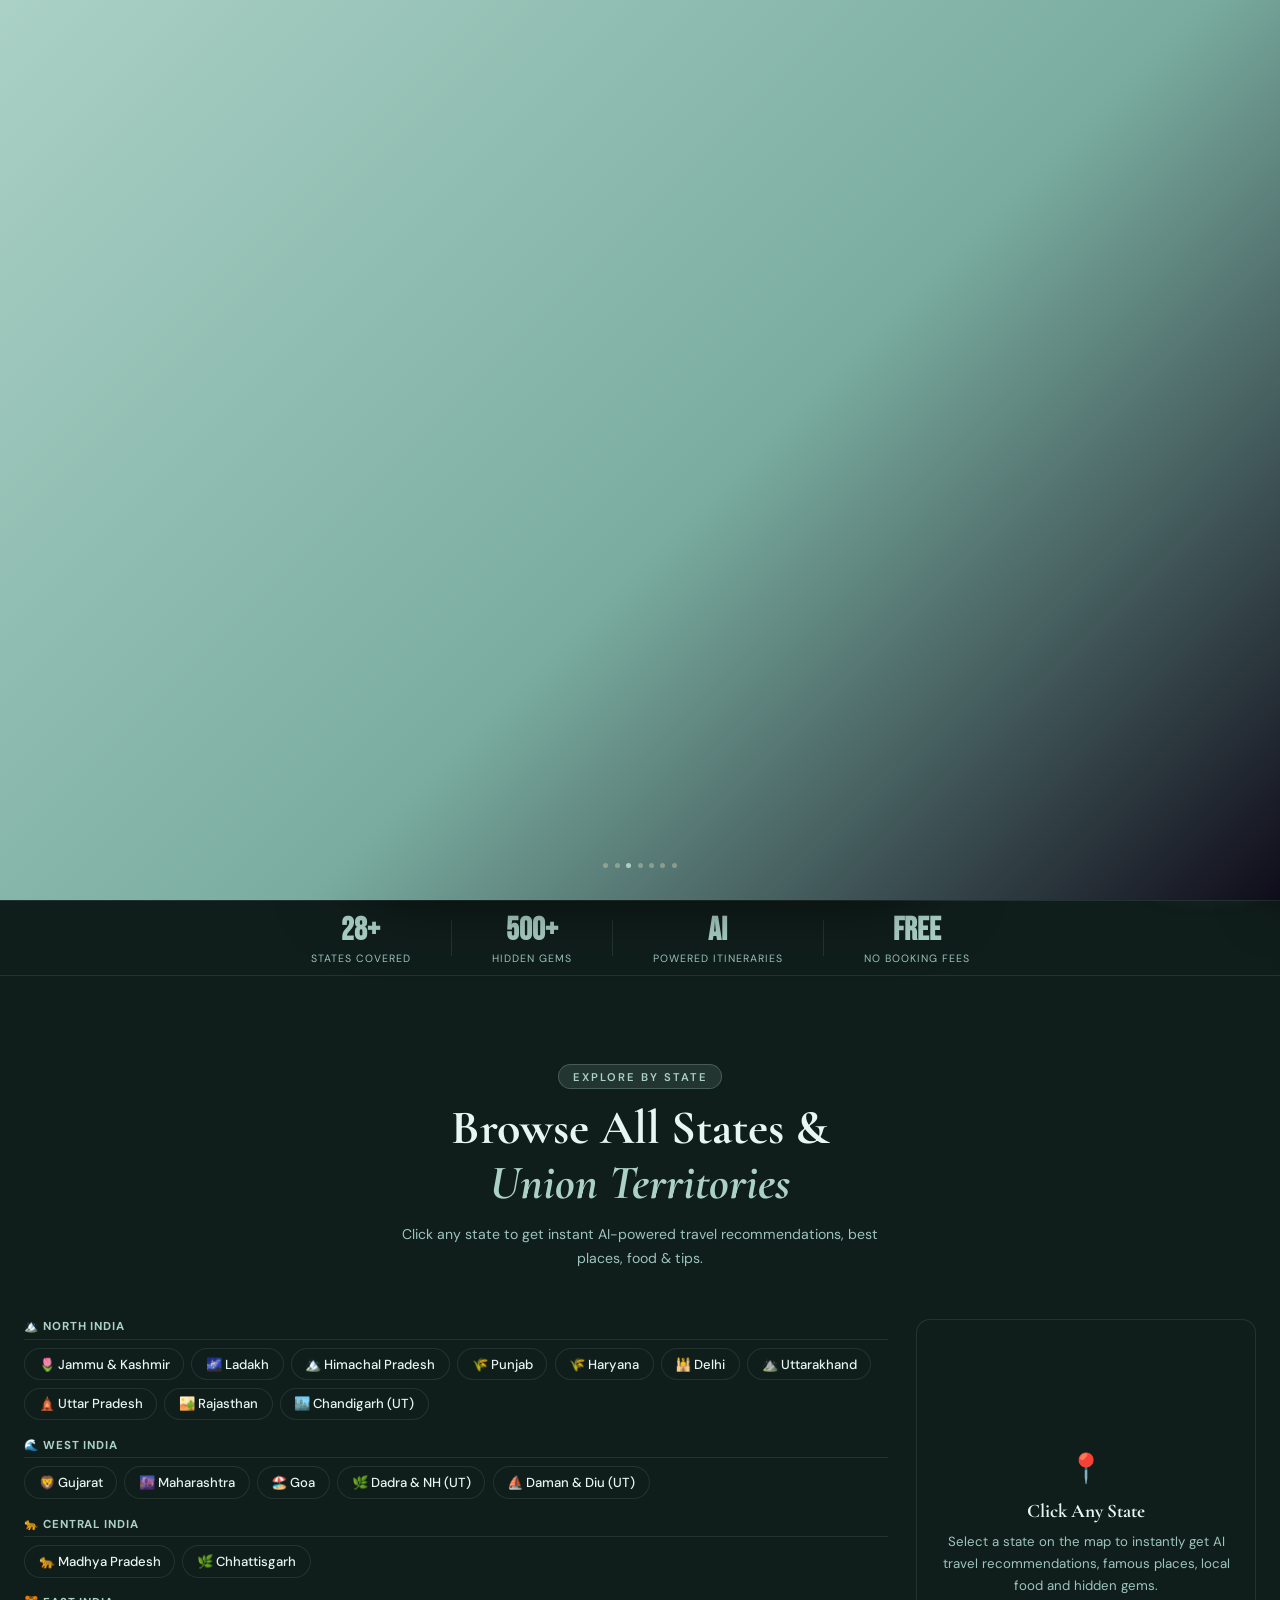
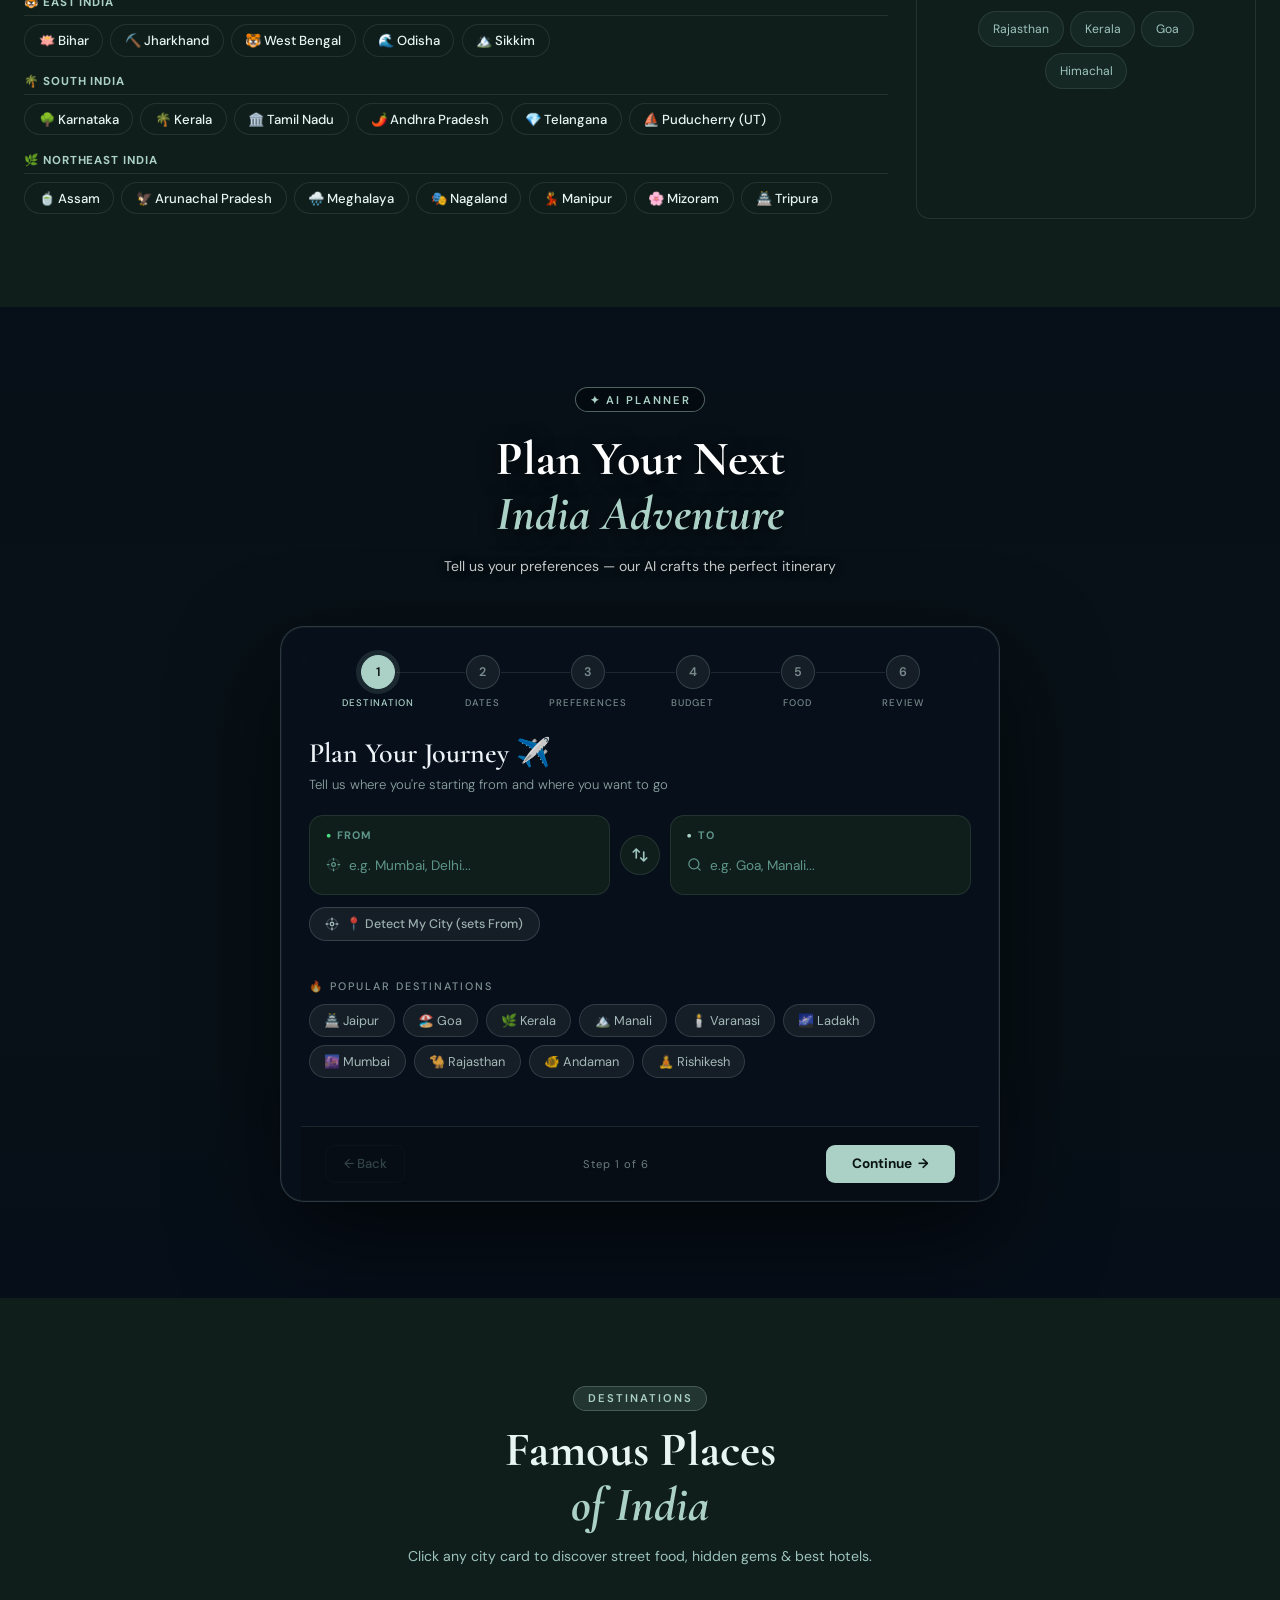
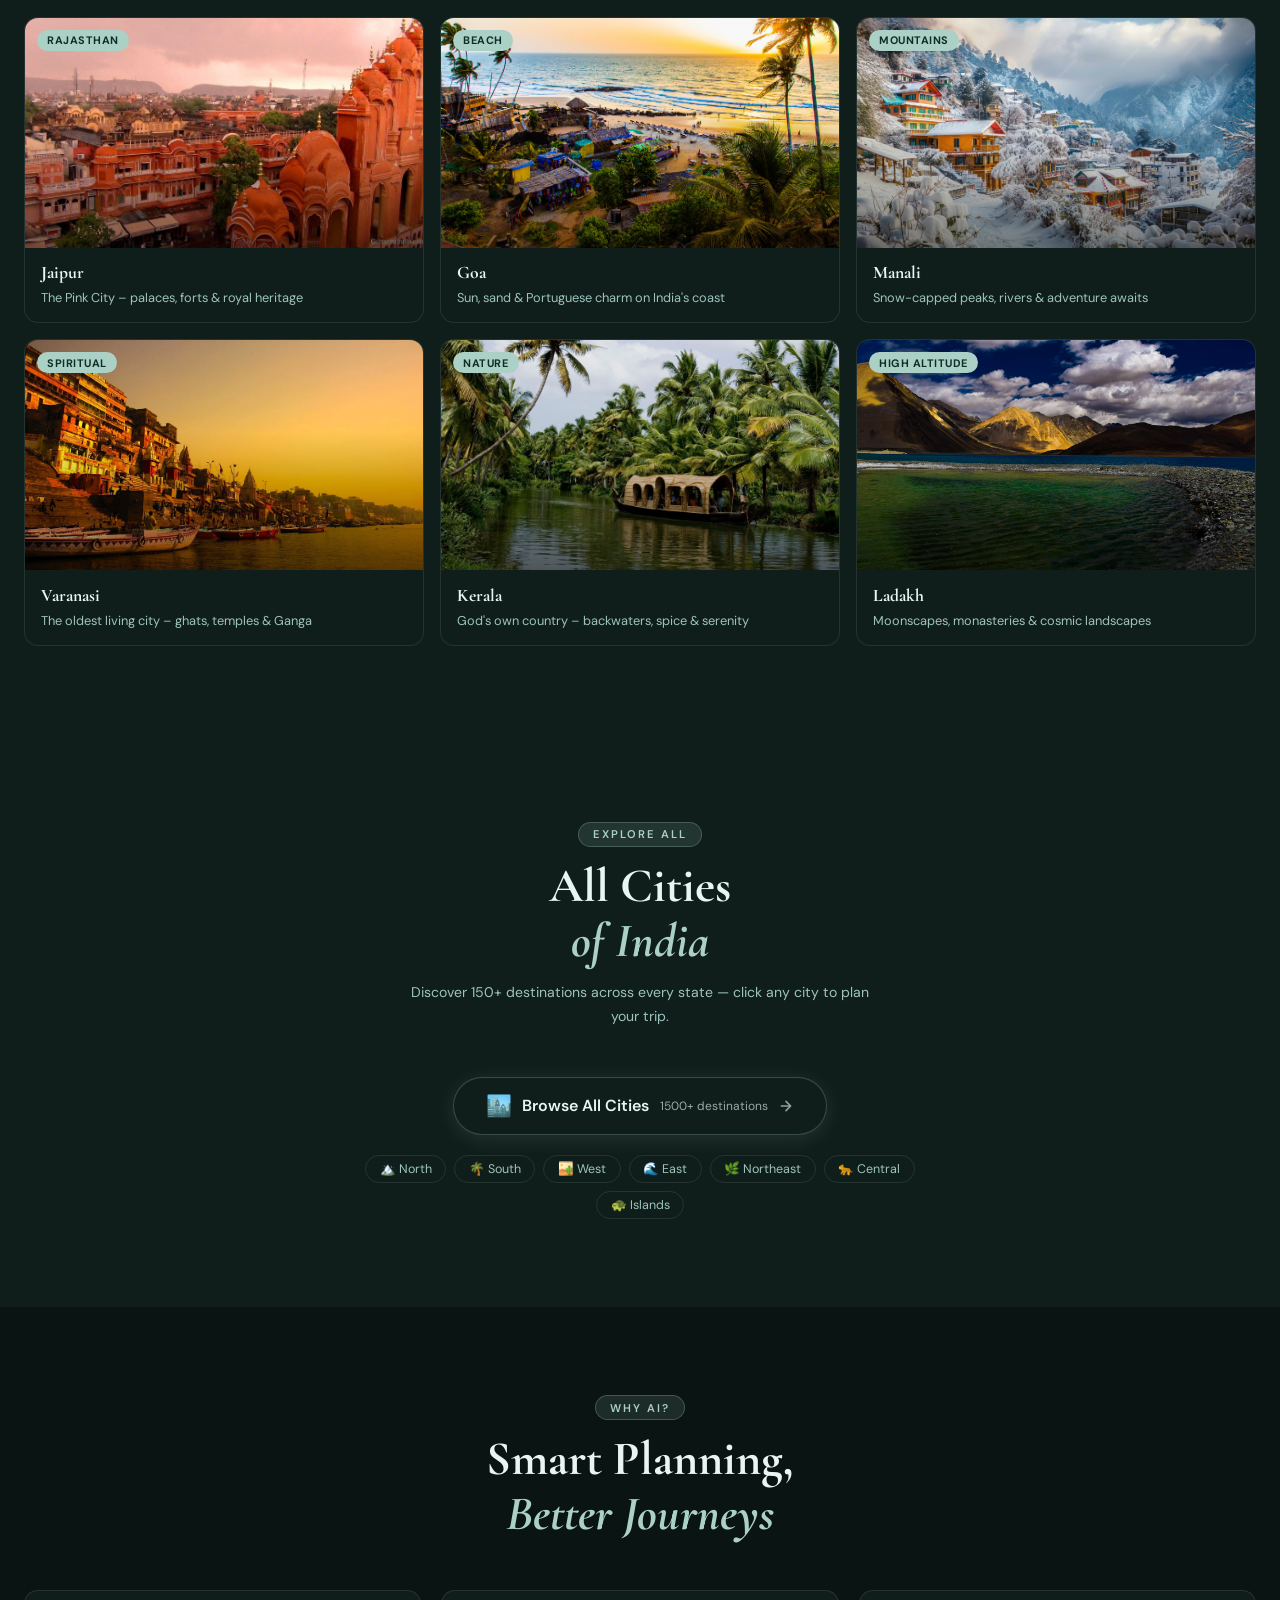
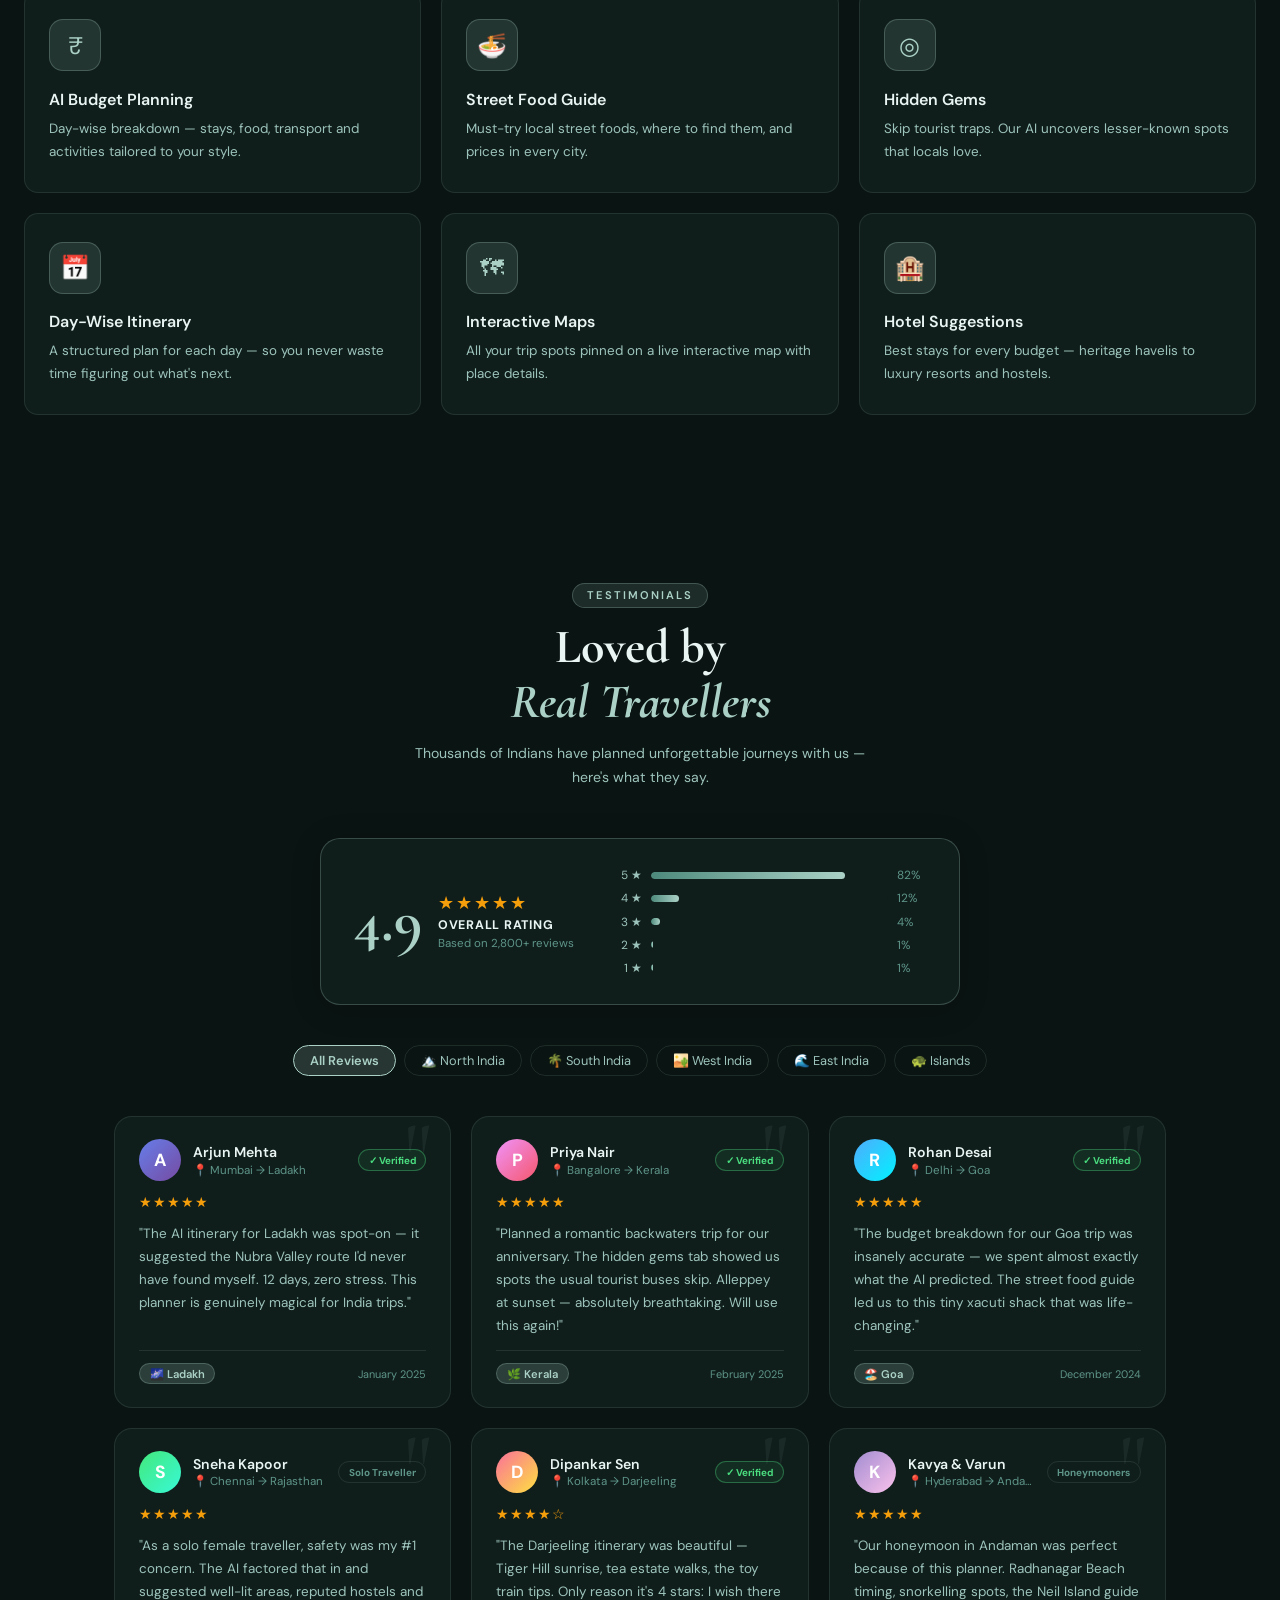
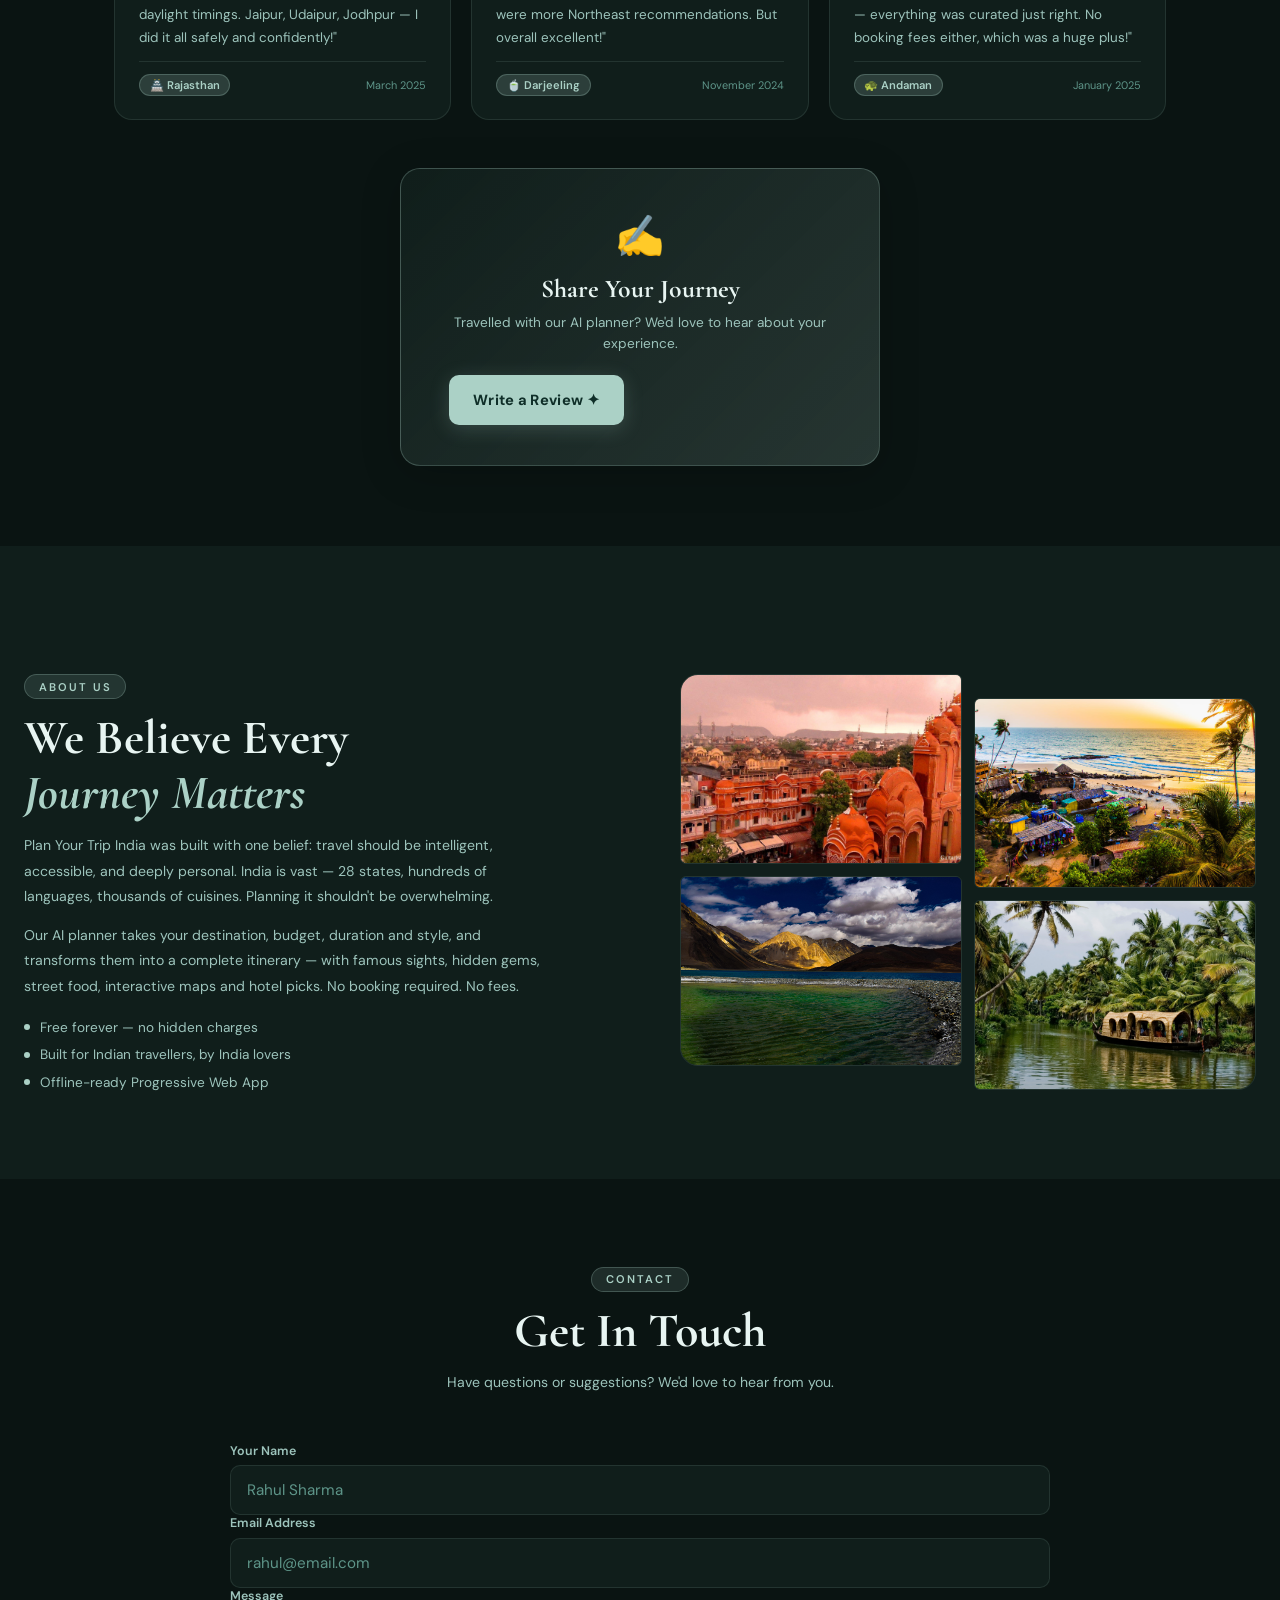
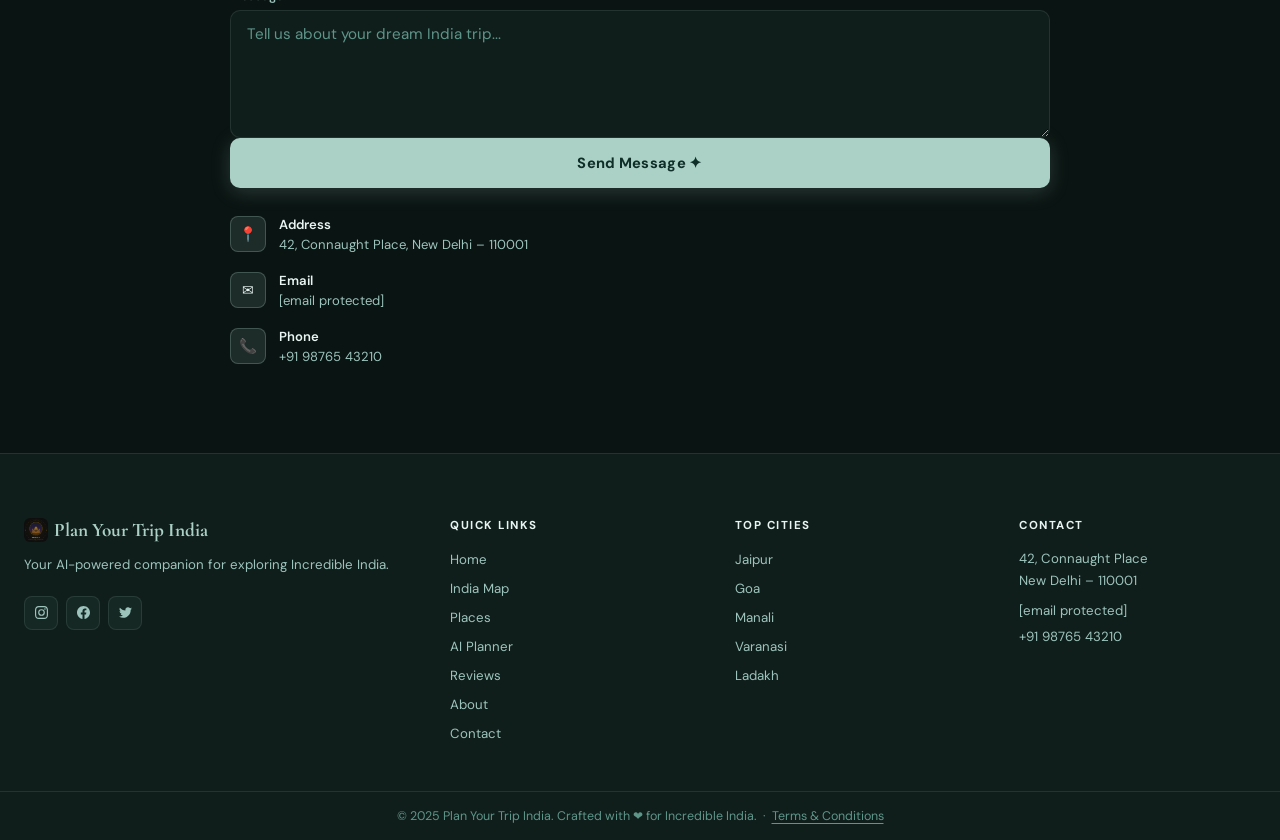
==== commit 3f40d7a9: "Add files via upload" ====
--- a/index.html
+++ b/index.html
@@ -13,10 +13,1085 @@
   <link
     href="https://fonts.googleapis.com/css2?family=Cormorant+Garamond:ital,wght@0,400;0,600;0,700;1,400;1,600&family=DM+Sans:wght@300;400;500;600&family=Bebas+Neue&display=swap"
     rel="stylesheet" />
-  <link rel="stylesheet" href="https://unpkg.com/leaflet@1.9.4/dist/leaflet.css" />
+  <!-- Hero Slideshow Styles -->
+  <style>
+    /* ── HERO SLIDESHOW ── */
+    .hero-img {
+      display: none !important;
+    }
+
+    .hero-bg {
+      position: absolute;
+      inset: 0;
+      overflow: hidden;
+    }
+
+    .hero-slide {
+      position: absolute;
+      inset: 0;
+      background-size: cover;
+      background-position: center;
+      opacity: 0;
+      animation: heroSlideShow 42s infinite;
+      will-change: opacity, transform;
+    }
+
+    .hero-slide:nth-child(1) {
+      animation-delay: 0s;
+    }
+
+    .hero-slide:nth-child(2) {
+      animation-delay: 6s;
+    }
+
+    .hero-slide:nth-child(3) {
+      animation-delay: 12s;
+    }
+
+    .hero-slide:nth-child(4) {
+      animation-delay: 18s;
+    }
+
+    .hero-slide:nth-child(5) {
+      animation-delay: 24s;
+    }
+
+    .hero-slide:nth-child(6) {
+      animation-delay: 30s;
+    }
+
+    .hero-slide:nth-child(7) {
+      animation-delay: 36s;
+    }
+
+    @keyframes heroSlideShow {
+      0% {
+        opacity: 0;
+        transform: scale(1.00);
+      }
+
+      2.38% {
+        opacity: 1;
+        transform: scale(1.00);
+      }
+
+      14.28% {
+        opacity: 1;
+        transform: scale(1.07);
+      }
+
+      16.66% {
+        opacity: 0;
+        transform: scale(1.07);
+      }
+
+      100% {
+        opacity: 0;
+        transform: scale(1.00);
+      }
+    }
+
+    /* ── DOT INDICATORS ── */
+    .hero-dots {
+      position: absolute;
+      right: 1.5rem;
+      top: 50%;
+      transform: translateY(-50%);
+      display: flex;
+      flex-direction: column;
+      gap: 0.5rem;
+      z-index: 5;
+    }
+
+    .hero-dot {
+      width: 6px;
+      height: 6px;
+      border-radius: 3px;
+      background: rgba(255, 255, 255, 0.35);
+      transition: background 0.3s, height 0.3s;
+      animation: dotActivate 42s infinite;
+    }
+
+    .hero-dot:nth-child(1) {
+      animation-delay: 0s;
+    }
+
+    .hero-dot:nth-child(2) {
+      animation-delay: 6s;
+    }
+
+    .hero-dot:nth-child(3) {
+      animation-delay: 12s;
+    }
+
+    .hero-dot:nth-child(4) {
+      animation-delay: 18s;
+    }
+
+    .hero-dot:nth-child(5) {
+      animation-delay: 24s;
+    }
+
+    .hero-dot:nth-child(6) {
+      animation-delay: 30s;
+    }
+
+    .hero-dot:nth-child(7) {
+      animation-delay: 36s;
+    }
+
+    @keyframes dotActivate {
+      0% {
+        height: 6px;
+        background: rgba(255, 255, 255, 0.35);
+      }
+
+      2.38% {
+        height: 18px;
+        background: rgba(255, 255, 255, 0.9);
+      }
+
+      14.28% {
+        height: 18px;
+        background: rgba(255, 255, 255, 0.9);
+      }
+
+      16.66% {
+        height: 6px;
+        background: rgba(255, 255, 255, 0.35);
+      }
+
+      100% {
+        height: 6px;
+        background: rgba(255, 255, 255, 0.35);
+      }
+    }
+
+    /* ── PLACE CAPTION ── */
+    .hero-caption {
+      position: absolute;
+      bottom: 6.5rem;
+      left: 2.5rem;
+      z-index: 5;
+      pointer-events: none;
+    }
+
+    .hero-cap-item {
+      display: none;
+      flex-direction: column;
+      gap: 0.15rem;
+      animation: capItemAnim 42s infinite;
+    }
+
+    .hero-cap-item:nth-child(1) {
+      animation-delay: 0s;
+    }
+
+    .hero-cap-item:nth-child(2) {
+      animation-delay: 6s;
+    }
+
+    .hero-cap-item:nth-child(3) {
+      animation-delay: 12s;
+    }
+
+    .hero-cap-item:nth-child(4) {
+      animation-delay: 18s;
+    }
+
+    .hero-cap-item:nth-child(5) {
+      animation-delay: 24s;
+    }
+
+    .hero-cap-item:nth-child(6) {
+      animation-delay: 30s;
+    }
+
+    .hero-cap-item:nth-child(7) {
+      animation-delay: 36s;
+    }
+
+    @keyframes capItemAnim {
+      0% {
+        opacity: 0;
+        display: flex;
+        transform: translateY(8px);
+      }
+
+      2.38% {
+        opacity: 1;
+        display: flex;
+        transform: translateY(0);
+      }
+
+      13% {
+        opacity: 1;
+        display: flex;
+        transform: translateY(0);
+      }
+
+      16.66% {
+        opacity: 0;
+        display: flex;
+        transform: translateY(-6px);
+      }
+
+      16.67% {
+        opacity: 0;
+        display: none;
+      }
+
+      100% {
+        opacity: 0;
+        display: none;
+      }
+    }
+
+    .hero-cap-name {
+      font-family: 'Cormorant Garamond', serif;
+      font-size: 1.1rem;
+      font-style: italic;
+      font-weight: 600;
+      color: rgba(255, 255, 255, 0.92);
+      text-shadow: 0 1px 8px rgba(0, 0, 0, 0.6);
+      line-height: 1.2;
+    }
+
+    .hero-cap-loc {
+      font-family: 'DM Sans', sans-serif;
+      font-size: 0.65rem;
+      font-weight: 600;
+      letter-spacing: 0.12em;
+      text-transform: uppercase;
+      color: rgba(171, 209, 198, 0.85);
+      text-shadow: 0 1px 6px rgba(0, 0, 0, 0.5);
+    }
+
+    @media (max-width: 600px) {
+      .hero-dots {
+        right: 0.75rem;
+      }
+
+      .hero-caption {
+        bottom: 7.5rem;
+        left: 1.25rem;
+      }
+
+      .hero-cap-name {
+        font-size: 0.95rem;
+      }
+    }
+  </style>
+  <!-- State buttons styles -->
+  <style>
+    /* ── STATES LIST / BUTTONS ── */
+    .states-list-wrap {
+      flex: 1 1 0;
+      overflow-y: auto;
+      max-height: 520px;
+      padding-right: 0.5rem;
+      scrollbar-width: thin;
+      scrollbar-color: var(--border) transparent;
+    }
+
+    .states-list-wrap::-webkit-scrollbar {
+      width: 5px;
+    }
+
+    .states-list-wrap::-webkit-scrollbar-track {
+      background: transparent;
+    }
+
+    .states-list-wrap::-webkit-scrollbar-thumb {
+      background: var(--border);
+      border-radius: 4px;
+    }
+
+    .states-region-label {
+      font-size: 0.72rem;
+      font-weight: 700;
+      letter-spacing: 0.08em;
+      text-transform: uppercase;
+      color: var(--uv);
+      margin: 1.1rem 0 0.5rem;
+      padding-bottom: 0.3rem;
+      border-bottom: 1px solid var(--border);
+    }
+
+    .states-region-label:first-child {
+      margin-top: 0;
+    }
+
+    .states-btn-grid {
+      display: flex;
+      flex-wrap: wrap;
+      gap: 0.45rem;
+    }
+
+    .state-btn {
+      display: inline-flex;
+      align-items: center;
+      gap: 0.35rem;
+      padding: 0.42rem 0.85rem;
+      border-radius: 50px;
+      border: 1px solid var(--border);
+      background: var(--bg-card);
+      color: var(--text);
+      font-size: 0.82rem;
+      font-weight: 500;
+      font-family: inherit;
+      cursor: pointer;
+      transition: all 0.2s;
+      white-space: nowrap;
+    }
+
+    .state-btn:hover {
+      background: var(--uv-mist);
+      border-color: var(--uv);
+      color: var(--uv);
+      transform: translateY(-1px);
+      box-shadow: 0 4px 14px rgba(171, 209, 198, 0.18);
+    }
+
+    .state-btn.active {
+      background: var(--uv-mist);
+      border-color: var(--uv);
+      color: var(--uv);
+      font-weight: 700;
+      box-shadow: 0 0 0 2px rgba(171, 209, 198, 0.25);
+    }
+
+    @media (max-width: 768px) {
+      .states-list-wrap {
+        max-height: 300px;
+        margin-bottom: 1.5rem;
+      }
+
+      .state-btn {
+        font-size: 0.78rem;
+        padding: 0.38rem 0.7rem;
+      }
+    }
+
+    /* ════════════════════════════════════════
+       ALL CITIES — DRAWER SYSTEM
+       ════════════════════════════════════════ */
+
+    /* ── Compact trigger section (replaces the huge list) ── */
+    .all-cities-section {
+      padding: 4rem 0;
+      background: var(--bg-2);
+      text-align: center;
+    }
+
+    .cities-drawer-trigger-wrap {
+      display: flex;
+      flex-direction: column;
+      align-items: center;
+      gap: 1.25rem;
+      margin-top: 2rem;
+    }
+
+    .btn-open-cities-drawer {
+      display: inline-flex;
+      align-items: center;
+      gap: 0.65rem;
+      padding: 0.9rem 2rem;
+      border-radius: 50px;
+      border: 1.5px solid var(--lc-border);
+      background: var(--bg-card);
+      color: var(--text);
+      font-size: 1rem;
+      font-weight: 600;
+      font-family: inherit;
+      cursor: pointer;
+      transition: all 0.25s ease;
+      box-shadow: 0 4px 20px rgba(171, 209, 198, 0.12);
+      -webkit-tap-highlight-color: transparent;
+      touch-action: manipulation;
+    }
+
+    .btn-open-cities-drawer:hover {
+      background: var(--uv-mist);
+      border-color: var(--uv);
+      color: var(--uv);
+      transform: translateY(-2px);
+      box-shadow: 0 8px 28px rgba(171, 209, 198, 0.22);
+    }
+
+    .btn-open-cities-drawer .drawer-btn-icon {
+      font-size: 1.3rem;
+    }
+
+    .btn-open-cities-drawer .drawer-btn-count {
+      font-size: 0.75rem;
+      opacity: 0.65;
+      font-weight: 400;
+    }
+
+    .cities-drawer-quick-tags {
+      display: flex;
+      flex-wrap: wrap;
+      justify-content: center;
+      gap: 0.5rem;
+      max-width: 560px;
+    }
+
+    .cities-quick-tag {
+      padding: 0.32rem 0.85rem;
+      border-radius: 50px;
+      border: 1px solid var(--border);
+      background: transparent;
+      color: var(--text-muted);
+      font-size: 0.78rem;
+      cursor: pointer;
+      font-family: inherit;
+      transition: all 0.18s;
+      -webkit-tap-highlight-color: transparent;
+      touch-action: manipulation;
+    }
+
+    .cities-quick-tag:hover {
+      border-color: var(--uv);
+      color: var(--uv);
+      background: var(--uv-mist);
+    }
+
+    /* ── DRAWER BACKDROP ── */
+    .cities-drawer-backdrop {
+      position: fixed;
+      inset: 0;
+      background: rgba(5, 10, 8, 0.72);
+      backdrop-filter: blur(6px);
+      -webkit-backdrop-filter: blur(6px);
+      z-index: 1200;
+      opacity: 0;
+      visibility: hidden;
+      transition: opacity 0.3s ease, visibility 0.3s ease;
+    }
+
+    .cities-drawer-backdrop.open {
+      opacity: 1;
+      visibility: visible;
+    }
+
+    /* ── DRAWER PANEL ── */
+    .cities-drawer {
+      position: fixed;
+      top: 0;
+      right: 0;
+      height: 100%;
+      width: min(520px, 92vw);
+      background: var(--bg);
+      border-left: 1px solid var(--border);
+      z-index: 1201;
+      display: flex;
+      flex-direction: column;
+      transform: translateX(100%);
+      transition: transform 0.35s cubic-bezier(0.22, 1, 0.36, 1);
+      box-shadow: -8px 0 48px rgba(0, 0, 0, 0.55);
+    }
+
+    .cities-drawer.open {
+      transform: translateX(0);
+    }
+
+    /* Mobile: drawer slides up from bottom */
+    @media (max-width: 600px) {
+      .cities-drawer {
+        top: auto;
+        bottom: 0;
+        right: 0;
+        left: 0;
+        width: 100%;
+        height: 92dvh;
+        height: 92svh;
+        border-left: none;
+        border-top: 1px solid var(--border);
+        border-radius: 22px 22px 0 0;
+        transform: translateY(100%);
+        box-shadow: 0 -8px 48px rgba(0, 0, 0, 0.55);
+      }
+
+      .cities-drawer.open {
+        transform: translateY(0);
+      }
+    }
+
+    /* ── DRAWER HEADER ── */
+    .cities-drawer-header {
+      display: flex;
+      align-items: center;
+      justify-content: space-between;
+      padding: 1.1rem 1.25rem;
+      border-bottom: 1px solid var(--border);
+      flex-shrink: 0;
+      gap: 0.75rem;
+    }
+
+    /* Mobile pull handle */
+    @media (max-width: 600px) {
+      .cities-drawer-header {
+        padding-top: 0.6rem;
+        flex-direction: column;
+        align-items: stretch;
+        gap: 0.6rem;
+      }
+
+      .cities-drawer-header::before {
+        content: '';
+        display: block;
+        width: 40px;
+        height: 4px;
+        background: rgba(255, 255, 255, 0.15);
+        border-radius: 2px;
+        margin: 0 auto;
+        flex-shrink: 0;
+      }
+    }
+
+    .cities-drawer-title {
+      font-family: 'Cormorant Garamond', serif;
+      font-size: 1.25rem;
+      font-weight: 700;
+      color: var(--text);
+      white-space: nowrap;
+    }
+
+    .cities-drawer-close {
+      width: 38px;
+      height: 38px;
+      border-radius: 50%;
+      border: 1px solid var(--border);
+      background: var(--bg-card);
+      color: var(--text-muted);
+      font-size: 1rem;
+      display: flex;
+      align-items: center;
+      justify-content: center;
+      cursor: pointer;
+      flex-shrink: 0;
+      font-family: inherit;
+      transition: all 0.2s;
+      -webkit-tap-highlight-color: transparent;
+      touch-action: manipulation;
+      align-self: flex-start;
+    }
+
+    @media (max-width: 600px) {
+      .cities-drawer-close {
+        position: absolute;
+        top: 0.75rem;
+        right: 1rem;
+      }
+    }
+
+    .cities-drawer-close:hover {
+      background: var(--uv-mist);
+      border-color: var(--uv);
+      color: var(--uv);
+      transform: rotate(90deg);
+    }
+
+    /* ── SEARCH inside drawer ── */
+    .cities-search-wrap {
+      padding: 0.85rem 1.25rem;
+      border-bottom: 1px solid var(--border);
+      flex-shrink: 0;
+      position: relative;
+    }
+
+    .cities-search-input {
+      width: 100%;
+      box-sizing: border-box;
+      padding: 0.75rem 1rem 0.75rem 2.6rem;
+      background: var(--bg-card);
+      border: 1px solid var(--border);
+      border-radius: 50px;
+      color: var(--text);
+      font-size: 16px;
+      outline: none;
+      transition: border-color 0.2s;
+      font-family: inherit;
+    }
+
+    .cities-search-input:focus {
+      border-color: var(--uv);
+    }
+
+    .cities-search-icon {
+      position: absolute;
+      left: 2.1rem;
+      top: 50%;
+      transform: translateY(-50%);
+      color: var(--text-dim);
+      pointer-events: none;
+    }
+
+    /* ── REGION TABS inside drawer ── */
+    .cities-region-tabs {
+      display: flex;
+      gap: 0.4rem;
+      padding: 0.75rem 1.25rem;
+      overflow-x: auto;
+      scrollbar-width: none;
+      -webkit-overflow-scrolling: touch;
+      flex-shrink: 0;
+      border-bottom: 1px solid var(--border);
+    }
+
+    .cities-region-tabs::-webkit-scrollbar {
+      display: none;
+    }
+
+    .city-region-tab {
+      flex-shrink: 0;
+      padding: 0.35rem 0.9rem;
+      border-radius: 50px;
+      border: 1px solid var(--border);
+      background: transparent;
+      color: var(--text-muted);
+      font-size: 0.78rem;
+      cursor: pointer;
+      transition: all 0.18s;
+      font-family: inherit;
+      white-space: nowrap;
+      -webkit-tap-highlight-color: transparent;
+      touch-action: manipulation;
+      min-height: 34px;
+      display: flex;
+      align-items: center;
+    }
+
+    .city-region-tab.active,
+    .city-region-tab:hover {
+      background: var(--uv-mist);
+      border-color: var(--uv);
+      color: var(--uv);
+    }
+
+    /* ── COUNT BADGE ── */
+    .cities-count-badge {
+      padding: 0.5rem 1.25rem;
+      color: var(--text-dim);
+      font-size: 0.8rem;
+      flex-shrink: 0;
+      border-bottom: 1px solid var(--border);
+    }
+
+    .cities-count-badge strong {
+      color: var(--uv);
+    }
+
+    /* ── SCROLLABLE CITY GRID ── */
+    .cities-drawer-body {
+      flex: 1;
+      overflow-y: auto;
+      -webkit-overflow-scrolling: touch;
+      padding: 0.85rem 1.25rem 2rem;
+    }
+
+    .cities-master-grid {
+      display: grid;
+      grid-template-columns: 1fr 1fr;
+      gap: 0.55rem;
+    }
+
+    @media (min-width: 400px) {
+      .cities-master-grid {
+        grid-template-columns: 1fr 1fr;
+      }
+    }
+
+    .city-list-card {
+      background: var(--bg-card);
+      border: 1px solid var(--border);
+      border-radius: 12px;
+      padding: 0.7rem 0.85rem;
+      display: flex;
+      align-items: center;
+      gap: 0.55rem;
+      cursor: pointer;
+      transition: all 0.18s;
+      color: var(--text);
+      -webkit-tap-highlight-color: transparent;
+      touch-action: manipulation;
+      -webkit-user-select: none;
+      user-select: none;
+    }
+
+    .city-list-card:hover,
+    .city-list-card:active {
+      border-color: var(--uv);
+      background: var(--uv-mist);
+      transform: translateY(-1px);
+    }
+
+    .city-list-emoji {
+      font-size: 1.25rem;
+      flex-shrink: 0;
+    }
+
+    .city-list-info {
+      min-width: 0;
+    }
+
+    .city-list-name {
+      font-weight: 600;
+      font-size: 0.82rem;
+      white-space: nowrap;
+      overflow: hidden;
+      text-overflow: ellipsis;
+    }
+
+    .city-list-state {
+      font-size: 0.68rem;
+      color: var(--text-dim);
+      white-space: nowrap;
+      overflow: hidden;
+      text-overflow: ellipsis;
+    }
+
+    #noResultsMsg {
+      text-align: center;
+      padding: 2rem;
+      color: var(--text-dim);
+      display: none;
+      grid-column: 1 / -1;
+    }
+  </style>
+  <!-- ═══ TERMS & CONDITIONS STYLES ═══ -->
+  <style>
+    /* ── T&C Backdrop ── */
+    #tcBackdrop {
+      position: fixed;
+      inset: 0;
+      z-index: 9000;
+      background: rgba(4, 12, 10, 0.88);
+      backdrop-filter: blur(10px);
+      -webkit-backdrop-filter: blur(10px);
+      display: flex;
+      align-items: center;
+      justify-content: center;
+      padding: 1rem;
+      opacity: 0;
+      visibility: hidden;
+      transition: opacity 0.35s ease, visibility 0.35s ease;
+    }
+
+    #tcBackdrop.open {
+      opacity: 1;
+      visibility: visible;
+    }
+
+    /* ── T&C Modal Box ── */
+    #tcModal {
+      background: var(--bg, #0a1412);
+      border: 1px solid var(--lc-border, rgba(171, 209, 198, 0.26));
+      border-radius: 20px;
+      width: 100%;
+      max-width: 560px;
+      max-height: 90dvh;
+      max-height: 90svh;
+      display: flex;
+      flex-direction: column;
+      overflow: hidden;
+      box-shadow: 0 32px 80px rgba(0, 0, 0, 0.75), 0 0 0 1px rgba(171, 209, 198, 0.08);
+      transform: translateY(28px) scale(0.97);
+      transition: transform 0.35s cubic-bezier(0.22, 1, 0.36, 1);
+    }
+
+    #tcBackdrop.open #tcModal {
+      transform: translateY(0) scale(1);
+    }
+
+    /* ── Header ── */
+    .tc-header {
+      padding: 1.5rem 1.75rem 1.1rem;
+      border-bottom: 1px solid var(--border, rgba(171, 209, 198, 0.12));
+      flex-shrink: 0;
+    }
+
+    .tc-logo-row {
+      display: flex;
+      align-items: center;
+      gap: 0.65rem;
+      margin-bottom: 0.65rem;
+    }
+
+    .tc-logo-icon {
+      width: 40px;
+      height: 40px;
+      border-radius: 10px;
+      background: linear-gradient(135deg, var(--uv-deeper, #4d8a7c), var(--uv, #ABD1C6));
+      display: flex;
+      align-items: center;
+      justify-content: center;
+      font-size: 1.2rem;
+      flex-shrink: 0;
+    }
+
+    .tc-logo-text {
+      font-family: 'Cormorant Garamond', serif;
+      font-size: 1rem;
+      font-weight: 700;
+      color: var(--lc, #ABD1C6);
+    }
+
+    .tc-title {
+      font-family: 'Cormorant Garamond', serif;
+      font-size: 1.55rem;
+      font-weight: 700;
+      color: var(--text, #e8f5f2);
+      line-height: 1.2;
+    }
+
+    .tc-title em {
+      font-style: italic;
+      color: var(--uv, #ABD1C6);
+    }
+
+    .tc-subtitle {
+      font-size: 0.8rem;
+      color: var(--text-dim, #5e9589);
+      margin-top: 0.25rem;
+    }
+
+    /* ── Scrollable Body ── */
+    .tc-body {
+      flex: 1;
+      overflow-y: auto;
+      -webkit-overflow-scrolling: touch;
+      padding: 1.25rem 1.75rem;
+      scrollbar-width: thin;
+      scrollbar-color: var(--border) transparent;
+    }
+
+    .tc-body::-webkit-scrollbar {
+      width: 4px;
+    }
+
+    .tc-body::-webkit-scrollbar-thumb {
+      background: var(--border, rgba(171, 209, 198, 0.12));
+      border-radius: 4px;
+    }
+
+    .tc-section {
+      margin-bottom: 1.1rem;
+    }
+
+    .tc-section-title {
+      font-size: 0.72rem;
+      font-weight: 700;
+      letter-spacing: 0.1em;
+      text-transform: uppercase;
+      color: var(--uv, #ABD1C6);
+      margin-bottom: 0.45rem;
+      display: flex;
+      align-items: center;
+      gap: 0.4rem;
+    }
+
+    .tc-section-title::after {
+      content: '';
+      flex: 1;
+      height: 1px;
+      background: var(--border, rgba(171, 209, 198, 0.12));
+    }
+
+    .tc-text {
+      font-size: 0.84rem;
+      color: var(--text-muted, #9dc4bc);
+      line-height: 1.7;
+    }
+
+    .tc-highlight {
+      background: var(--uv-mist, rgba(171, 209, 198, 0.18));
+      border: 1px solid var(--lc-border, rgba(171, 209, 198, 0.26));
+      border-radius: 10px;
+      padding: 0.75rem 1rem;
+      margin-top: 0.85rem;
+      font-size: 0.8rem;
+      color: var(--lc, #ABD1C6);
+      display: flex;
+      gap: 0.5rem;
+      align-items: flex-start;
+    }
+
+    .tc-highlight-icon {
+      font-size: 1rem;
+      flex-shrink: 0;
+      margin-top: 0.05rem;
+    }
+
+    /* ── Footer / Actions ── */
+    .tc-footer {
+      padding: 1rem 1.75rem 1.5rem;
+      border-top: 1px solid var(--border, rgba(171, 209, 198, 0.12));
+      flex-shrink: 0;
+      background: var(--bg-2, #101e1b);
+    }
+
+    .tc-checkbox-row {
+      display: flex;
+      align-items: flex-start;
+      gap: 0.65rem;
+      margin-bottom: 1rem;
+    }
+
+    .tc-checkbox {
+      width: 18px;
+      height: 18px;
+      accent-color: var(--uv, #ABD1C6);
+      flex-shrink: 0;
+      margin-top: 0.15rem;
+      cursor: pointer;
+    }
+
+    .tc-checkbox-label {
+      font-size: 0.8rem;
+      color: var(--text-muted, #9dc4bc);
+      line-height: 1.5;
+      cursor: pointer;
+      user-select: none;
+    }
+
+    .tc-checkbox-label strong {
+      color: var(--text, #e8f5f2);
+    }
+
+    .tc-actions {
+      display: flex;
+      gap: 0.65rem;
+    }
+
+    .btn-tc-decline {
+      flex: 1;
+      padding: 0.7rem 1rem;
+      border-radius: 10px;
+      border: 1px solid var(--border, rgba(171, 209, 198, 0.12));
+      background: transparent;
+      color: var(--text-dim, #5e9589);
+      font-size: 0.85rem;
+      font-family: inherit;
+      cursor: pointer;
+      transition: all 0.2s;
+      -webkit-tap-highlight-color: transparent;
+      touch-action: manipulation;
+    }
+
+    .btn-tc-decline:hover {
+      border-color: var(--text-dim);
+      color: var(--text);
+    }
+
+    .btn-tc-accept {
+      flex: 2;
+      padding: 0.7rem 1rem;
+      border-radius: 10px;
+      border: none;
+      background: var(--uv, #ABD1C6);
+      color: #0a1412;
+      font-size: 0.9rem;
+      font-weight: 700;
+      font-family: inherit;
+      cursor: pointer;
+      transition: all 0.22s;
+      display: flex;
+      align-items: center;
+      justify-content: center;
+      gap: 0.45rem;
+      -webkit-tap-highlight-color: transparent;
+      touch-action: manipulation;
+      opacity: 0.4;
+      pointer-events: none;
+    }
+
+    .btn-tc-accept.enabled {
+      opacity: 1;
+      pointer-events: auto;
+    }
+
+    .btn-tc-accept.enabled:hover {
+      background: var(--uv-light, #c8e4de);
+      transform: translateY(-1px);
+      box-shadow: 0 6px 20px rgba(171, 209, 198, 0.3);
+    }
+
+    .btn-tc-accept.enabled:active {
+      transform: translateY(0);
+    }
+
+    /* ── Mobile — slides up from bottom ── */
+    @media (max-width: 600px) {
+      #tcBackdrop {
+        align-items: flex-end;
+        padding: 0;
+      }
+
+      #tcModal {
+        border-radius: 22px 22px 0 0;
+        max-width: 100%;
+        max-height: 94dvh;
+        max-height: 94svh;
+        transform: translateY(100%);
+      }
+
+      #tcBackdrop.open #tcModal {
+        transform: translateY(0) scale(1);
+      }
+
+      .tc-header {
+        padding: 1.1rem 1.25rem 0.85rem;
+      }
+
+      .tc-header::before {
+        content: '';
+        display: block;
+        width: 40px;
+        height: 4px;
+        background: rgba(255, 255, 255, 0.15);
+        border-radius: 2px;
+        margin: 0 auto 0.85rem;
+      }
+
+      .tc-body {
+        padding: 1rem 1.25rem;
+      }
+
+      .tc-footer {
+        padding: 0.85rem 1.25rem calc(1.25rem + env(safe-area-inset-bottom, 0px));
+      }
+
+      .tc-title {
+        font-size: 1.3rem;
+      }
+    }
+
+    /* ── Footer link ── */
+    .btn-footer-tc {
+      background: none;
+      border: none;
+      color: var(--text-dim, #5e9589);
+      font-size: 0.78rem;
+      cursor: pointer;
+      font-family: inherit;
+      padding: 0;
+      text-decoration: underline;
+      text-underline-offset: 3px;
+      transition: color 0.2s;
+      -webkit-tap-highlight-color: transparent;
+    }
+
+    .btn-footer-tc:hover {
+      color: var(--uv, #ABD1C6);
+    }
+  </style>
+
   <link rel="stylesheet" href="style.css" />
   <link rel="stylesheet" href="mobile.css" />
 
+  <!-- Input wrap needs relative positioning for eye-toggle -->
   <style>
     /* ── CITY HERO IMAGE ── */
     .city-hero {
@@ -51,10 +1126,569 @@
       position: relative;
       z-index: 2;
     }
+
+    /* ── WIZ ROUTE GRID (From / To) ── */
+    .wiz-route-grid {
+      display: grid;
+      grid-template-columns: 1fr 40px 1fr;
+      gap: 0.6rem;
+      align-items: stretch;
+      margin-bottom: 0.75rem;
+    }
+
+    .wiz-route-box {
+      background: var(--bg-2);
+      border: 1px solid var(--border);
+      border-radius: var(--radius);
+      padding: 0.85rem 1rem;
+      display: flex;
+      flex-direction: column;
+      gap: 0.5rem;
+      height: 80px;
+      box-sizing: border-box;
+      transition: border-color 0.2s;
+    }
+
+    .wiz-route-box:focus-within {
+      border-color: var(--uv);
+      box-shadow: 0 0 0 2px rgba(171, 209, 198, 0.12);
+    }
+
+    .wiz-route-label {
+      font-size: 0.68rem;
+      font-weight: 700;
+      letter-spacing: 0.1em;
+      text-transform: uppercase;
+      color: var(--text-dim);
+      display: flex;
+      align-items: center;
+      gap: 0.3rem;
+      line-height: 1;
+    }
+
+    .wiz-route-dot {
+      font-size: 0.55rem;
+    }
+
+    .from-dot {
+      color: #4ade80;
+    }
+
+    .to-dot {
+      color: var(--uv);
+    }
+
+    .wiz-route-input-wrap {
+      display: flex;
+      align-items: center;
+      gap: 0.5rem;
+      flex: 1;
+    }
+
+    .wiz-route-icon {
+      color: var(--text-dim);
+      flex-shrink: 0;
+    }
+
+    .wiz-route-input {
+      background: transparent;
+      border: none;
+      outline: none;
+      color: var(--text);
+      font-size: 0.92rem;
+      font-family: inherit;
+      width: 100%;
+      padding: 0;
+    }
+
+    .wiz-route-input::placeholder {
+      color: var(--text-dim);
+      font-size: 0.85rem;
+    }
+
+    .wiz-route-swap {
+      width: 40px;
+      align-self: center;
+      height: 40px;
+      border-radius: 50%;
+      border: 1px solid var(--border);
+      background: var(--bg-card);
+      display: flex;
+      align-items: center;
+      justify-content: center;
+      cursor: pointer;
+      color: var(--text-muted);
+      transition: all 0.2s;
+      flex-shrink: 0;
+    }
+
+    .wiz-route-swap:hover {
+      border-color: var(--uv);
+      color: var(--uv);
+      background: var(--uv-mist);
+      transform: rotate(180deg);
+    }
+
+    @media (max-width: 560px) {
+      .wiz-route-grid {
+        grid-template-columns: 1fr;
+        grid-template-rows: auto 40px auto;
+      }
+
+      .wiz-route-box {
+        height: 72px;
+      }
+
+      .wiz-route-swap {
+        justify-self: center;
+        transform: rotate(90deg);
+      }
+
+      .wiz-route-swap:hover {
+        transform: rotate(270deg);
+      }
+    }
+
+    /* ── CUSTOM BUDGET ── */
+    .wiz-b-pp {
+      font-size: 0.62rem;
+      color: var(--text-dim);
+      margin-top: 0.15rem;
+    }
+
+    .wiz-custom-budget-wrap {
+      margin: 0.9rem 0 0.2rem;
+      background: var(--bg-2);
+      border: 1px dashed var(--border);
+      border-radius: var(--radius);
+      padding: 0.85rem 1rem;
+    }
+
+    .wiz-custom-budget-label {
+      font-size: 0.78rem;
+      color: var(--text-muted);
+      display: block;
+      margin-bottom: 0.55rem;
+      font-weight: 500;
+    }
+
+    .wiz-custom-budget-input-row {
+      display: flex;
+      align-items: center;
+      gap: 0.5rem;
+      background: var(--bg-card);
+      border: 1px solid var(--border);
+      border-radius: 10px;
+      padding: 0.5rem 0.85rem;
+      transition: border-color 0.2s;
+    }
+
+    .wiz-custom-budget-input-row:focus-within {
+      border-color: var(--uv);
+    }
+
+    .wiz-custom-rupee {
+      font-size: 1.1rem;
+      color: var(--uv);
+      font-weight: 700;
+      flex-shrink: 0;
+    }
+
+    .wiz-custom-budget-input {
+      flex: 1;
+      background: transparent;
+      border: none;
+      outline: none;
+      color: var(--text);
+      font-size: 1rem;
+      font-family: inherit;
+      font-weight: 600;
+    }
+
+    .wiz-custom-budget-input::placeholder {
+      color: var(--text-dim);
+      font-weight: 400;
+    }
+
+    .wiz-custom-pp-tag {
+      font-size: 0.75rem;
+      color: var(--text-dim);
+      white-space: nowrap;
+    }
+
+    .wiz-custom-budget-note {
+      font-size: 0.74rem;
+      color: var(--uv);
+      margin-top: 0.4rem;
+      min-height: 1rem;
+    }
+
+    /* ── FOOD GRID 2-col ── */
+    .wiz-food-grid {
+      grid-template-columns: 1fr 1fr !important;
+    }
+
+    @media (max-width: 768px) {
+
+      /* 1. City page open: hide navbar */
+      body.city-page-open #navbar {
+        display: none !important;
+      }
+
+      body.city-page-open {
+        padding-top: 0 !important;
+        overflow: hidden !important;
+      }
+
+      /* 2. Place cards: full area tappable */
+      .place-card {
+        cursor: pointer !important;
+        touch-action: manipulation !important;
+        -webkit-tap-highlight-color: transparent !important;
+        user-select: none !important;
+        -webkit-user-select: none !important;
+        transition: transform 0.12s ease !important;
+      }
+
+      .place-card:active {
+        transform: scale(0.97) !important;
+      }
+
+      .place-card .place-img-wrap,
+      .place-card .place-img-wrap *,
+      .place-card .place-img-overlay,
+      .place-card .place-badge,
+      .place-card .place-hover-cta,
+      .place-card .place-info,
+      .place-card .place-info h3,
+      .place-card .place-info p {
+        pointer-events: none !important;
+      }
+
+      /* 3. City back button: fixed pill */
+      .city-back-btn {
+        position: fixed !important;
+        top: calc(env(safe-area-inset-top, 0px) + 0.65rem) !important;
+        left: 1rem !important;
+        z-index: 2100 !important;
+        min-height: 44px !important;
+        padding: 0 1.1rem !important;
+        font-size: 0.84rem !important;
+        font-weight: 600 !important;
+        font-family: inherit !important;
+        border-radius: 22px !important;
+        background: rgba(10, 20, 18, 0.85) !important;
+        backdrop-filter: blur(16px) !important;
+        -webkit-backdrop-filter: blur(16px) !important;
+        border: 1px solid rgba(255, 255, 255, 0.22) !important;
+        color: #fff !important;
+        cursor: pointer !important;
+        touch-action: manipulation !important;
+        -webkit-tap-highlight-color: transparent !important;
+        display: flex !important;
+        align-items: center !important;
+        gap: 0.4rem !important;
+        white-space: nowrap !important;
+      }
+
+      .city-back-btn:active {
+        background: rgba(171, 209, 198, 0.25) !important;
+      }
+
+      .city-hero-content {
+        padding-top: calc(env(safe-area-inset-top, 0px) + 4.5rem) !important;
+        justify-content: flex-end !important;
+      }
+
+      /* 4. Auth modal: fix icon/overflow/sizing */
+      /* Hide decorative icons that overlap placeholder text */
+      .auth-input-icon {
+        display: none !important;
+      }
+
+      /* Inputs: correct padding, no overflow */
+      .auth-input {
+        width: 100% !important;
+        box-sizing: border-box !important;
+        height: 50px !important;
+        font-size: 16px !important;
+        border-radius: 12px !important;
+        padding: 0 1rem !important;
+      }
+
+      /* When password field has toggle, add right padding */
+      .auth-input-wrap:has(.auth-pw-toggle) .auth-input {
+        padding-right: 3rem !important;
+      }
+
+      /* Eye toggle: absolute positioned correctly */
+      .auth-pw-toggle {
+        position: absolute !important;
+        right: 0.75rem !important;
+        top: 50% !important;
+        transform: translateY(-50%) !important;
+        width: 36px !important;
+        height: 36px !important;
+        display: flex !important;
+        align-items: center !important;
+        justify-content: center !important;
+        background: none !important;
+        border: none !important;
+        font-size: 1rem !important;
+        touch-action: manipulation !important;
+        cursor: pointer !important;
+        -webkit-tap-highlight-color: transparent !important;
+      }
+
+      /* Modal: no horizontal overflow */
+      .auth-modal {
+        width: 100% !important;
+        max-width: 100% !important;
+        box-sizing: border-box !important;
+        overflow-x: hidden !important;
+        border-radius: 24px 24px 0 0 !important;
+      }
+
+      .auth-modal-inner {
+        padding: 0.5rem 1.25rem 1.5rem !important;
+        box-sizing: border-box !important;
+        width: 100% !important;
+        overflow-x: hidden !important;
+      }
+
+      .auth-row {
+        display: grid !important;
+        grid-template-columns: 1fr 1fr !important;
+        gap: 0.6rem !important;
+      }
+
+      /* 5. Wizard step bar: scrollable, no overflow */
+      .wiz-step-bar {
+        display: flex !important;
+        overflow-x: auto !important;
+        -webkit-overflow-scrolling: touch !important;
+        scrollbar-width: none !important;
+        gap: 0 !important;
+        padding-bottom: 0.5rem !important;
+      }
+
+      .wiz-step-bar::-webkit-scrollbar {
+        display: none;
+      }
+
+      .wiz-step-item {
+        flex-shrink: 0 !important;
+        min-width: 62px !important;
+      }
+
+      .wiz-step-label {
+        font-size: 0.57rem !important;
+      }
+
+      .wiz-step-circle {
+        width: 26px !important;
+        height: 26px !important;
+        font-size: 0.72rem !important;
+      }
+
+      /* 6. Wizard card: no overflow */
+      .wizard-card {
+        margin: 1rem !important;
+        padding: 1.25rem 1rem 1rem !important;
+        box-sizing: border-box !important;
+        width: calc(100% - 2rem) !important;
+        overflow-x: hidden !important;
+      }
+
+      /* 7. Global overflow guards */
+      .wiz-chips-wrap,
+      .wiz-budget-grid,
+      .wiz-summary-grid,
+      .wiz-date-grid,
+      .wiz-footer {
+        max-width: 100% !important;
+        box-sizing: border-box !important;
+      }
+    }
+
+    /* Extra small ≤ 390px */
+    @media (max-width: 390px) {
+      .auth-row {
+        grid-template-columns: 1fr !important;
+      }
+
+      .places-grid {
+        grid-template-columns: 1fr !important;
+      }
+
+      .city-cards-grid {
+        grid-template-columns: 1fr !important;
+      }
+
+      .features-grid {
+        grid-template-columns: 1fr !important;
+      }
+
+      .wiz-step-item {
+        min-width: 54px !important;
+      }
+
+      .wiz-step-label {
+        font-size: 0.52rem !important;
+      }
+    }
+
+    /* ── SUMMARY EDIT BUTTONS ─────────────────────────── */
+    .wiz-s-top {
+      display: flex;
+      align-items: center;
+      gap: .45rem;
+      margin-bottom: .35rem;
+    }
+
+    .wiz-s-top .wiz-s-icon {
+      font-size: 1.1rem;
+      flex-shrink: 0;
+    }
+
+    .wiz-s-top .wiz-s-label {
+      font-size: .65rem;
+      font-weight: 700;
+      text-transform: uppercase;
+      letter-spacing: .06em;
+      color: var(--text-muted, #7fb8ac);
+      flex: 1;
+    }
+
+    .wiz-edit-btn {
+      font-size: .62rem;
+      font-weight: 700;
+      color: var(--lc, #3a8c7e);
+      background: rgba(58, 140, 126, .1);
+      border: 1px solid rgba(58, 140, 126, .25);
+      border-radius: 20px;
+      padding: .2rem .65rem;
+      cursor: pointer;
+      transition: background .15s, transform .1s;
+      white-space: nowrap;
+      flex-shrink: 0;
+      touch-action: manipulation;
+      -webkit-tap-highlight-color: transparent;
+    }
+
+    .wiz-edit-btn:hover {
+      background: rgba(58, 140, 126, .2);
+      transform: scale(1.04);
+    }
+
+    .wiz-edit-btn:active {
+      transform: scale(.96);
+    }
+
+    /* light theme */
+    [data-theme="light"] .wiz-edit-btn {
+      color: #2a7068;
+      background: rgba(58, 140, 126, .08);
+      border-color: rgba(58, 140, 126, .3);
+    }
+
+    /* Pulse animation on the card that was just edited */
+    @keyframes sumEditPulse {
+      0% {
+        box-shadow: 0 0 0 0 rgba(58, 140, 126, .5);
+      }
+
+      70% {
+        box-shadow: 0 0 0 8px rgba(58, 140, 126, 0);
+      }
+
+      100% {
+        box-shadow: 0 0 0 0 rgba(58, 140, 126, 0);
+      }
+    }
+
+    .wiz-summary-item.just-edited {
+      animation: sumEditPulse .6s ease-out;
+    }
   </style>
 </head>
 
 <body>
+
+  <!-- ═══════════════════════════════════════════════════════
+       TERMS & CONDITIONS MODAL
+       Shows on first visit. Also openable via footer link.
+       ═══════════════════════════════════════════════════════ -->
+  <div id="tcBackdrop" role="dialog" aria-modal="true" aria-labelledby="tcModalTitle">
+    <div id="tcModal">
+
+      <!-- Header -->
+      <div class="tc-header">
+        <div class="tc-logo-row">
+          <div class="tc-logo-icon">🗺️</div>
+          <span class="tc-logo-text">Plan Your Trip India</span>
+        </div>
+        <h2 class="tc-title" id="tcModalTitle">Terms &amp; <em>Conditions</em></h2>
+        <p class="tc-subtitle">Please read and accept before continuing</p>
+      </div>
+
+      <!-- Scrollable content -->
+      <div class="tc-body" id="tcBody">
+
+        <div class="tc-section">
+          <div class="tc-section-title">✦ Our Service</div>
+          <p class="tc-text">By using <strong>Plan Your Trip India</strong>, you agree that our platform provides
+            <strong>travel planning guidance and informational services only</strong>. We offer personalised travel
+            suggestions, destination details, and itineraries to help users plan their trips within India.
+          </p>
+        </div>
+
+        <div class="tc-section">
+          <div class="tc-section-title">🚫 What We Don't Do</div>
+          <p class="tc-text">We do <strong>not</strong> provide ticket bookings, hotel reservations, transportation
+            arrangements, or handle any payments. All bookings and travel-related decisions must be made directly with
+            third-party service providers <strong>at your own responsibility</strong>.</p>
+        </div>
+
+        <div class="tc-section">
+          <div class="tc-section-title">⚠️ Accuracy & Liability</div>
+          <p class="tc-text">While we try to provide accurate information, we do <strong>not guarantee completeness or
+              accuracy</strong> at all times. Plan Your Trip India is not responsible for any losses, cancellations, or
+            issues arising from third-party services or travel decisions.</p>
+        </div>
+
+        <div class="tc-section">
+          <div class="tc-section-title">🔒 Privacy & Data</div>
+          <p class="tc-text">Your travel preferences and search data are used solely to improve your planning experience
+            on this platform. We do not sell or share personal data with third parties for marketing purposes.</p>
+        </div>
+
+        <div class="tc-highlight">
+          <span class="tc-highlight-icon">✅</span>
+          <span>By continuing to use this website, you accept these terms and conditions. These terms may be updated
+            periodically — please review them when revisiting.</span>
+        </div>
+
+      </div>
+
+      <!-- Footer with checkbox + buttons -->
+      <div class="tc-footer">
+        <label class="tc-checkbox-row" for="tcAgreeCheck">
+          <input type="checkbox" class="tc-checkbox" id="tcAgreeCheck" onchange="tcToggleAccept(this)" />
+          <span class="tc-checkbox-label">I have read and agree to the <strong>Terms &amp; Conditions</strong> of Plan
+            Your Trip India.</span>
+        </label>
+        <div class="tc-actions">
+          <button class="btn-tc-decline" onclick="tcDecline()">Decline</button>
+          <button class="btn-tc-accept" id="btnTcAccept" onclick="tcAccept()">
+            <span>✓</span> Accept &amp; Continue
+          </button>
+        </div>
+      </div>
+
+    </div>
+  </div>
+  <!-- /T&C modal -->
 
   <!-- WELCOME OVERLAY -->
   <div id="welcomeOverlay">
@@ -95,7 +1729,9 @@
         <a href="#home" class="nav-link">Home</a>
         <a href="#india-map" class="nav-link">India Map</a>
         <a href="#places" class="nav-link">Places</a>
+        <a href="#all-cities" class="nav-link">All Cities</a>
         <a href="#planner" class="nav-link">AI Planner</a>
+        <a href="#reviews" class="nav-link">Reviews</a>
         <a href="#about" class="nav-link">About</a>
         <a href="#contact" class="nav-link">Contact</a>
       </nav>
@@ -117,599 +1753,1144 @@
     </div>
   </header>
 
-  <!-- MOBILE NAV OVERLAY -->
-  <div class="nav-mobile-overlay" id="mobileNav">
-    <a href="#home" class="nav-link" onclick="closeMobileNav()">Home</a>
-    <a href="#india-map" class="nav-link" onclick="closeMobileNav()">India Map</a>
-    <a href="#places" class="nav-link" onclick="closeMobileNav()">Places</a>
-    <a href="#planner" class="nav-link" onclick="closeMobileNav()">AI Planner</a>
-    <a href="#about" class="nav-link" onclick="closeMobileNav()">About</a>
-    <a href="#contact" class="nav-link" onclick="closeMobileNav()">Contact</a>
-    <div class="nav-mobile-divider"></div>
-    <div class="nav-mobile-auth">
-      <button class="btn-nav-login" onclick="openModal('loginModal');closeMobileNav()">Login</button>
-      <button class="btn-nav-signup" onclick="openModal('signupModal');closeMobileNav()">Sign Up ✦</button>
+
+  <!-- MAIN CONTENT -->
+  <div id="mainContent">
+
+    <!-- HERO -->
+    <section id="home" class="hero">
+      <div class="hero-bg">
+        <img src="Taj%20Mahal.jpg" alt="Taj Mahal India" class="hero-img" onerror="this.style.display='none'" />
+        <!-- Slide 1: Taj Mahal -->
+        <div class="hero-slide"
+          style="background-image:url('https://images.unsplash.com/photo-1564507592333-c60657eea523?w=1600&q=80')">
+        </div>
+        <!-- Slide 2: Amber Fort, Jaipur -->
+        <div class="hero-slide"
+          style="background-image:url('https://images.unsplash.com/photo-1599661046289-e31897846e41?w=1600&q=80')">
+        </div>
+        <!-- Slide 3: Kerala Backwaters -->
+        <div class="hero-slide"
+          style="background-image:url('https://images.unsplash.com/photo-1602216056096-3b40cc0c9944?w=1600&q=80')">
+        </div>
+        <!-- Slide 4: Pangong Lake, Ladakh -->
+        <div class="hero-slide"
+          style="background-image:url('https://images.unsplash.com/photo-1626621341517-bbf3d9990a23?w=1600&q=80')">
+        </div>
+        <!-- Slide 5: Varanasi Ghats -->
+        <div class="hero-slide"
+          style="background-image:url('https://images.unsplash.com/photo-1561361058-c24cecae35ca?w=1600&q=80')"></div>
+        <!-- Slide 6: Goa Beach -->
+        <div class="hero-slide"
+          style="background-image:url('https://images.unsplash.com/photo-1512343879784-a960bf40e7f2?w=1600&q=80')">
+        </div>
+        <!-- Slide 7: Manali Mountains -->
+        <div class="hero-slide"
+          style="background-image:url('https://images.unsplash.com/photo-1626015365107-4c6e9f3a2c67?w=1600&q=80')">
+        </div>
+        <div class="hero-overlay"></div>
+        <!-- Dot indicators -->
+        <div class="hero-dots">
+          <div class="hero-dot"></div>
+          <div class="hero-dot"></div>
+          <div class="hero-dot"></div>
+          <div class="hero-dot"></div>
+          <div class="hero-dot"></div>
+          <div class="hero-dot"></div>
+          <div class="hero-dot"></div>
+        </div>
+        <!-- Place captions -->
+        <div class="hero-caption">
+          <div class="hero-cap-item"><span class="hero-cap-name">Taj Mahal</span><span class="hero-cap-loc">Agra, Uttar
+              Pradesh</span></div>
+          <div class="hero-cap-item"><span class="hero-cap-name">Amber Fort</span><span class="hero-cap-loc">Jaipur,
+              Rajasthan</span></div>
+          <div class="hero-cap-item"><span class="hero-cap-name">Kerala Backwaters</span><span
+              class="hero-cap-loc">Alleppey, Kerala</span></div>
+          <div class="hero-cap-item"><span class="hero-cap-name">Pangong Lake</span><span class="hero-cap-loc">Leh,
+              Ladakh</span></div>
+          <div class="hero-cap-item"><span class="hero-cap-name">Dashashwamedh Ghat</span><span
+              class="hero-cap-loc">Varanasi, Uttar Pradesh</span></div>
+          <div class="hero-cap-item"><span class="hero-cap-name">Baga Beach</span><span class="hero-cap-loc">North
+              Goa</span></div>
+          <div class="hero-cap-item"><span class="hero-cap-name">Rohtang Pass</span><span class="hero-cap-loc">Manali,
+              Himachal Pradesh</span></div>
+        </div>
+      </div>
+      <div class="hero-content">
+        <p class="hero-greeting" id="greetingText">Namaste 🙏</p>
+        <h1 class="hero-headline">PLAN YOUR TRIP<br><span class="headline-accent">INDIA</span></h1>
+        <p class="hero-sub">Discover India with AI-powered travel planning</p>
+        <div class="hero-cta">
+          <a href="#planner" class="btn-primary">Start Planning ✦</a>
+          <a href="#india-map" class="btn-ghost">Explore Map</a>
+        </div>
+      </div>
+      <div class="scroll-indicator">
+        <span>Scroll</span>
+        <div class="scroll-line">
+          <div class="scroll-dot"></div>
+        </div>
+      </div>
+    </section>
+
+    <!-- STATS -->
+    <div class="stats-strip">
+      <div class="stat-item"><strong>28+</strong><span>States Covered</span></div>
+      <div class="stat-divider"></div>
+      <div class="stat-item"><strong>500+</strong><span>Hidden Gems</span></div>
+      <div class="stat-divider"></div>
+      <div class="stat-item"><strong>AI</strong><span>Powered Itineraries</span></div>
+      <div class="stat-divider"></div>
+      <div class="stat-item"><strong>Free</strong><span>No Booking Fees</span></div>
     </div>
-  </div>
-
-  <!-- HERO -->
-  <section id="home" class="hero">
-    <div class="hero-bg">
-      <img src="Taj%20Mahal.jpg" alt="Taj Mahal India" class="hero-img" onerror="this.style.display='none'" />
-      <div class="hero-overlay"></div>
-    </div>
-    <div class="hero-content">
-      <p class="hero-greeting" id="greetingText">Namaste 🙏</p>
-      <h1 class="hero-headline">PLAN YOUR TRIP<br><span class="headline-accent">INDIA</span></h1>
-      <p class="hero-sub">Discover India with AI-powered travel planning</p>
-      <div class="hero-cta">
-        <a href="#planner" class="btn-primary">Start Planning ✦</a>
-        <a href="#india-map" class="btn-ghost">Explore Map</a>
+
+    <!-- ═══ EXPLORE BY STATE ═══ -->
+    <section id="india-map" class="section map-outer-section">
+      <div class="section-header-wrap">
+        <div class="section-label-tag">Explore by State</div>
+        <h2 class="section-title-main">Browse All States &<br><em>Union Territories</em></h2>
+        <p class="section-sub-text">Click any state to get instant AI-powered travel recommendations, best places, food
+          &amp; tips.</p>
       </div>
-    </div>
-    <div class="scroll-indicator">
-      <span>Scroll</span>
-      <div class="scroll-line">
-        <div class="scroll-dot"></div>
+
+      <div class="india-map-layout">
+        <!-- STATE BUTTONS GRID -->
+        <div class="states-list-wrap">
+          <!-- Region: North -->
+          <div class="states-region-label">🏔️ North India</div>
+          <div class="states-btn-grid">
+            <button class="state-btn" onclick="onStateClick('Jammu &amp; Kashmir')">🌷 Jammu &amp; Kashmir</button>
+            <button class="state-btn" onclick="onStateClick('Ladakh')">🌌 Ladakh</button>
+            <button class="state-btn" onclick="onStateClick('Himachal Pradesh')">🏔️ Himachal Pradesh</button>
+            <button class="state-btn" onclick="onStateClick('Punjab')">🌾 Punjab</button>
+            <button class="state-btn" onclick="onStateClick('Haryana')">🌾 Haryana</button>
+            <button class="state-btn" onclick="onStateClick('Delhi')">🕌 Delhi</button>
+            <button class="state-btn" onclick="onStateClick('Uttarakhand')">⛰️ Uttarakhand</button>
+            <button class="state-btn" onclick="onStateClick('Uttar Pradesh')">🛕 Uttar Pradesh</button>
+            <button class="state-btn" onclick="onStateClick('Rajasthan')">🏜️ Rajasthan</button>
+            <button class="state-btn" onclick="onStateClick('Chandigarh')">🏙️ Chandigarh (UT)</button>
+          </div>
+
+          <!-- Region: West -->
+          <div class="states-region-label">🌊 West India</div>
+          <div class="states-btn-grid">
+            <button class="state-btn" onclick="onStateClick('Gujarat')">🦁 Gujarat</button>
+            <button class="state-btn" onclick="onStateClick('Maharashtra')">🌆 Maharashtra</button>
+            <button class="state-btn" onclick="onStateClick('Goa')">🏖️ Goa</button>
+            <button class="state-btn" onclick="onStateClick('Dadra &amp; Nagar Haveli')">🌿 Dadra &amp; NH (UT)</button>
+            <button class="state-btn" onclick="onStateClick('Daman &amp; Diu')">⛵ Daman &amp; Diu (UT)</button>
+          </div>
+
+          <!-- Region: Central -->
+          <div class="states-region-label">🐆 Central India</div>
+          <div class="states-btn-grid">
+            <button class="state-btn" onclick="onStateClick('Madhya Pradesh')">🐆 Madhya Pradesh</button>
+            <button class="state-btn" onclick="onStateClick('Chhattisgarh')">🌿 Chhattisgarh</button>
+          </div>
+
+          <!-- Region: East -->
+          <div class="states-region-label">🐯 East India</div>
+          <div class="states-btn-grid">
+            <button class="state-btn" onclick="onStateClick('Bihar')">🪷 Bihar</button>
+            <button class="state-btn" onclick="onStateClick('Jharkhand')">⛏️ Jharkhand</button>
+            <button class="state-btn" onclick="onStateClick('West Bengal')">🐯 West Bengal</button>
+            <button class="state-btn" onclick="onStateClick('Odisha')">🌊 Odisha</button>
+            <button class="state-btn" onclick="onStateClick('Sikkim')">🏔️ Sikkim</button>
+          </div>
+
+          <!-- Region: South -->
+          <div class="states-region-label">🌴 South India</div>
+          <div class="states-btn-grid">
+            <button class="state-btn" onclick="onStateClick('Karnataka')">🌳 Karnataka</button>
+            <button class="state-btn" onclick="onStateClick('Kerala')">🌴 Kerala</button>
+            <button class="state-btn" onclick="onStateClick('Tamil Nadu')">🏛️ Tamil Nadu</button>
+            <button class="state-btn" onclick="onStateClick('Andhra Pradesh')">🌶️ Andhra Pradesh</button>
+            <button class="state-btn" onclick="onStateClick('Telangana')">💎 Telangana</button>
+            <button class="state-btn" onclick="onStateClick('Puducherry')">⛵ Puducherry (UT)</button>
+          </div>
+
+          <!-- Region: Northeast -->
+          <div class="states-region-label">🌿 Northeast India</div>
+          <div class="states-btn-grid">
+            <button class="state-btn" onclick="onStateClick('Assam')">🍵 Assam</button>
+            <button class="state-btn" onclick="onStateClick('Arunachal Pradesh')">🦅 Arunachal Pradesh</button>
+            <button class="state-btn" onclick="onStateClick('Meghalaya')">🌧️ Meghalaya</button>
+            <button class="state-btn" onclick="onStateClick('Nagaland')">🎭 Nagaland</button>
+            <button class="state-btn" onclick="onStateClick('Manipur')">💃 Manipur</button>
+            <button class="state-btn" onclick="onStateClick('Mizoram')">🌸 Mizoram</button>
+            <button class="state-btn" onclick="onStateClick('Tripura')">🏯 Tripura</button>
+          </div>
+
+          <!-- Islands -->
+          <div class="states-region-label">🐢 Islands</div>
+          <div class="states-btn-grid">
+            <button class="state-btn" onclick="onStateClick('Andaman and Nicobar')">🐢 Andaman &amp; Nicobar
+              (UT)</button>
+            <button class="state-btn" onclick="onStateClick('Lakshadweep')">🪸 Lakshadweep (UT)</button>
+          </div>
+        </div>
+        <div class="india-map-panel" id="indiaMapPanel">
+          <div class="map-panel-default" id="mapPanelDefault">
+            <div class="map-pin-bounce">📍</div>
+            <h3>Click Any State</h3>
+            <p>Select a state on the map to instantly get AI travel recommendations, famous places, local food and
+              hidden
+              gems.</p>
+            <div class="map-hint-chips">
+              <span onclick="triggerStateAI('Rajasthan')">Rajasthan</span>
+              <span onclick="triggerStateAI('Kerala')">Kerala</span>
+              <span onclick="triggerStateAI('Goa')">Goa</span>
+              <span onclick="triggerStateAI('Himachal Pradesh')">Himachal</span>
+            </div>
+          </div>
+          <div class="map-panel-result" id="mapPanelResult" style="display:none">
+            <div class="map-result-header">
+              <div class="map-result-flag" id="mapStateFlag">🗺️</div>
+              <div>
+                <h3 id="mapStateName">State</h3>
+                <p id="mapStateTagline" class="map-state-tagline">Loading...</p>
+              </div>
+            </div>
+            <div class="map-result-loading" id="mapResultLoading">
+              <div class="ai-typing-dots"><span></span><span></span><span></span></div>
+              <p>AI is thinking...</p>
+            </div>
+            <div class="map-result-content" id="mapResultContent" style="display:none"></div>
+            <div class="map-result-actions" id="mapResultActions" style="display:none">
+              <button class="btn-map-chat" onclick="chatAboutState()">💬 Chat about this state</button>
+              <button class="btn-map-plan" onclick="planThisState()">✦ Plan a Trip Here</button>
+            </div>
+          </div>
+        </div>
       </div>
-    </div>
-  </section>
-
-  <!-- STATS -->
-  <div class="stats-strip">
-    <div class="stat-item"><strong>28+</strong><span>States Covered</span></div>
-    <div class="stat-divider"></div>
-    <div class="stat-item"><strong>500+</strong><span>Hidden Gems</span></div>
-    <div class="stat-divider"></div>
-    <div class="stat-item"><strong>AI</strong><span>Powered Itineraries</span></div>
-    <div class="stat-divider"></div>
-    <div class="stat-item"><strong>Free</strong><span>No Booking Fees</span></div>
-  </div>
-
-  <!-- ═══ INDIA MAP SECTION ═══ -->
-  <section id="india-map" class="section map-outer-section">
-    <div class="section-header-wrap">
-      <div class="section-label-tag">Interactive</div>
-      <h2 class="section-title-main">Click Any State on the<br><em>Map of India</em></h2>
-      <p class="section-sub-text">Tap a state to get instant AI-powered travel recommendations, best places, food &
-        tips.</p>
-    </div>
-
-    <div class="india-map-layout">
-      <div class="india-map-container">
-        <div id="indiaMap"></div>
+    </section>
+
+    <!-- ═══ AI PLANNER — 5-STEP WIZARD ═══ -->
+    <section id="planner" class="planner-outer-section">
+      <!-- Photo Banner -->
+      <div class="planner-photo-banner">
+        <img src="in13.jpeg" alt="India Travel" class="planner-banner-img" />
+        <div class="planner-banner-overlay">
+          <div class="section-label-tag" style="background:rgba(0,0,0,0.4);border-color:rgba(171,209,198,0.5);">✦ AI
+            Planner</div>
+          <h2 class="section-title-main" style="color:#fff;text-shadow:0 2px 20px rgba(0,0,0,0.7);">Plan Your
+            Next<br><em>India Adventure</em></h2>
+          <p class="section-sub-text" style="color:rgba(255,255,255,0.75);">Tell us your preferences — our AI crafts the
+            perfect itinerary</p>
+        </div>
       </div>
-      <div class="india-map-panel" id="indiaMapPanel">
-        <div class="map-panel-default" id="mapPanelDefault">
-          <div class="map-pin-bounce">📍</div>
-          <h3>Click Any State</h3>
-          <p>Select a state on the map to instantly get AI travel recommendations, famous places, local food and hidden
-            gems.</p>
-          <div class="map-hint-chips">
-            <span onclick="triggerStateAI('Rajasthan')">Rajasthan</span>
-            <span onclick="triggerStateAI('Kerala')">Kerala</span>
-            <span onclick="triggerStateAI('Goa')">Goa</span>
-            <span onclick="triggerStateAI('Himachal Pradesh')">Himachal</span>
-          </div>
-        </div>
-        <div class="map-panel-result" id="mapPanelResult" style="display:none">
-          <div class="map-result-header">
-            <div class="map-result-flag" id="mapStateFlag">🗺️</div>
-            <div>
-              <h3 id="mapStateName">State</h3>
-              <p id="mapStateTagline" class="map-state-tagline">Loading...</p>
+
+      <!-- WIZARD CARD -->
+      <div class="wizard-card fade-in" id="wizardCard">
+
+        <!-- STEP BAR -->
+        <div class="wiz-step-bar" id="wizStepBar">
+          <div class="wiz-step-item active" id="wizStep1">
+            <div class="wiz-step-circle">1</div>
+            <div class="wiz-step-label">Destination</div>
+          </div>
+          <div class="wiz-step-item" id="wizStep2">
+            <div class="wiz-step-circle">2</div>
+            <div class="wiz-step-label">Dates</div>
+          </div>
+          <div class="wiz-step-item" id="wizStep3">
+            <div class="wiz-step-circle">3</div>
+            <div class="wiz-step-label">Preferences</div>
+          </div>
+          <div class="wiz-step-item" id="wizStep4">
+            <div class="wiz-step-circle">4</div>
+            <div class="wiz-step-label">Budget</div>
+          </div>
+          <div class="wiz-step-item" id="wizStep5">
+            <div class="wiz-step-circle">5</div>
+            <div class="wiz-step-label">Food</div>
+          </div>
+          <div class="wiz-step-item" id="wizStep6">
+            <div class="wiz-step-circle">6</div>
+            <div class="wiz-step-label">Review</div>
+          </div>
+        </div>
+
+        <!-- ── STEP 1: DESTINATION ── -->
+        <div class="wiz-panel active" id="wizPanel1">
+          <div class="wiz-question">Plan Your Journey ✈️</div>
+          <div class="wiz-hint">Tell us where you're starting from and where you want to go</div>
+
+          <!-- FROM / TO two-box layout -->
+          <div class="wiz-route-grid">
+
+            <!-- FROM box -->
+            <div class="wiz-route-box">
+              <div class="wiz-route-label">
+                <span class="wiz-route-dot from-dot">●</span> FROM
+              </div>
+              <div class="wiz-route-input-wrap">
+                <svg class="wiz-route-icon" width="15" height="15" viewBox="0 0 24 24" fill="none" stroke="currentColor"
+                  stroke-width="2" stroke-linecap="round" stroke-linejoin="round">
+                  <circle cx="12" cy="12" r="3" />
+                  <path d="M12 2v3M12 19v3M2 12h3M19 12h3" />
+                  <circle cx="12" cy="12" r="9" opacity=".25" />
+                </svg>
+                <input type="text" class="wiz-route-input" id="wizFromInput" placeholder="e.g. Mumbai, Delhi..." />
+              </div>
             </div>
-          </div>
-          <div class="map-result-loading" id="mapResultLoading">
-            <div class="ai-typing-dots"><span></span><span></span><span></span></div>
-            <p>AI is thinking...</p>
-          </div>
-          <div class="map-result-content" id="mapResultContent" style="display:none"></div>
-          <div class="map-result-actions" id="mapResultActions" style="display:none">
-            <button class="btn-map-chat" onclick="chatAboutState()">💬 Chat about this state</button>
-            <button class="btn-map-plan" onclick="planThisState()">✦ Plan a Trip Here</button>
-          </div>
-        </div>
+
+            <!-- Swap arrow -->
+            <div class="wiz-route-swap" onclick="wizSwapRoutes()" title="Swap">
+              <svg width="18" height="18" viewBox="0 0 24 24" fill="none" stroke="currentColor" stroke-width="2.2"
+                stroke-linecap="round" stroke-linejoin="round">
+                <path d="M7 16V4m0 0L3 8m4-4l4 4" />
+                <path d="M17 8v12m0 0l4-4m-4 4l-4-4" />
+              </svg>
+            </div>
+
+            <!-- TO box -->
+            <div class="wiz-route-box">
+              <div class="wiz-route-label">
+                <span class="wiz-route-dot to-dot">●</span> TO
+              </div>
+              <div class="wiz-route-input-wrap">
+                <svg class="wiz-route-icon" width="15" height="15" viewBox="0 0 24 24" fill="none" stroke="currentColor"
+                  stroke-width="2" stroke-linecap="round" stroke-linejoin="round">
+                  <circle cx="11" cy="11" r="8" />
+                  <path d="m21 21-4.35-4.35" />
+                </svg>
+                <input type="text" class="wiz-route-input" id="wizDestInput" placeholder="e.g. Goa, Manali..."
+                  oninput="wizFilterChips(this.value)" />
+              </div>
+            </div>
+          </div>
+
+          <!-- Location button OUTSIDE boxes -->
+          <button class="wiz-loc-btn" id="useLocationBtn" onclick="useCurrentLocation()">
+            <svg width="14" height="14" viewBox="0 0 24 24" fill="none" stroke="currentColor" stroke-width="2.5"
+              stroke-linecap="round" stroke-linejoin="round">
+              <circle cx="12" cy="12" r="3" />
+              <path d="M12 2v3M12 19v3M2 12h3M19 12h3" />
+              <circle cx="12" cy="12" r="9" opacity=".25" />
+            </svg>
+            <span id="locationBtnText">📍 Detect My City (sets From)</span>
+          </button>
+
+          <div class="wiz-chips-label" style="margin-top:1rem">🔥 Popular Destinations</div>
+          <div class="wiz-chips-wrap" id="wizDestChips">
+            <div class="wiz-chip" onclick="wizSelectDest('Jaipur')">🏯 Jaipur</div>
+            <div class="wiz-chip" onclick="wizSelectDest('Goa')">🏖️ Goa</div>
+            <div class="wiz-chip" onclick="wizSelectDest('Kerala')">🌿 Kerala</div>
+            <div class="wiz-chip" onclick="wizSelectDest('Manali')">🏔️ Manali</div>
+            <div class="wiz-chip" onclick="wizSelectDest('Varanasi')">🕯️ Varanasi</div>
+            <div class="wiz-chip" onclick="wizSelectDest('Ladakh')">🌌 Ladakh</div>
+            <div class="wiz-chip" onclick="wizSelectDest('Mumbai')">🌆 Mumbai</div>
+            <div class="wiz-chip" onclick="wizSelectDest('Rajasthan')">🐪 Rajasthan</div>
+            <div class="wiz-chip" onclick="wizSelectDest('Andaman')">🐠 Andaman</div>
+            <div class="wiz-chip" onclick="wizSelectDest('Rishikesh')">🧘 Rishikesh</div>
+          </div>
+        </div>
+
+        <!-- ── STEP 2: DATES ── -->
+        <div class="wiz-panel" id="wizPanel2">
+          <div class="wiz-question">When are you travelling?</div>
+          <div class="wiz-hint">Pick your travel window and we'll tailor the best experiences</div>
+
+          <div class="wiz-date-grid">
+            <div class="wiz-date-field">
+              <label>Departure Date</label>
+              <input type="date" id="wizDateFrom" onchange="wizCalcDuration()" />
+            </div>
+            <div class="wiz-date-field">
+              <label>Return Date</label>
+              <input type="date" id="wizDateTo" onchange="wizCalcDuration()" />
+            </div>
+          </div>
+
+          <div class="wiz-duration-badge" id="wizDurationBadge">📅 Select dates to see trip duration</div>
+
+          <div class="wiz-chips-label">Quick Duration</div>
+          <div class="wiz-chips-wrap">
+            <div class="wiz-chip" onclick="wizSetDuration(3)">🌅 Weekend (3 days)</div>
+            <div class="wiz-chip" onclick="wizSetDuration(5)">✈️ Short Trip (5 days)</div>
+            <div class="wiz-chip" onclick="wizSetDuration(7)">🗺️ Week Away (7 days)</div>
+            <div class="wiz-chip" onclick="wizSetDuration(10)">🏕️ Extended (10 days)</div>
+            <div class="wiz-chip" onclick="wizSetDuration(14)">🌍 Two Weeks (14 days)</div>
+          </div>
+        </div>
+
+        <!-- ── STEP 3: PREFERENCES ── -->
+        <div class="wiz-panel" id="wizPanel3">
+          <div class="wiz-question">What's your travel style?</div>
+          <div class="wiz-hint">Select all that apply — the more you choose, the better your plan</div>
+
+          <div class="wiz-chips-label">Travel Vibe</div>
+          <div class="wiz-chips-wrap">
+            <div class="wiz-chip" onclick="wizToggleChip(this,'style')">🧭 Adventure</div>
+            <div class="wiz-chip" onclick="wizToggleChip(this,'style')">🏛️ Culture & History</div>
+            <div class="wiz-chip" onclick="wizToggleChip(this,'style')">🧘 Spiritual Journey</div>
+            <div class="wiz-chip" onclick="wizToggleChip(this,'style')">💑 Romantic Getaway</div>
+            <div class="wiz-chip" onclick="wizToggleChip(this,'style')">👨‍👩‍👧 Family Fun</div>
+            <div class="wiz-chip" onclick="wizToggleChip(this,'style')">🍜 Food & Cuisine</div>
+            <div class="wiz-chip" onclick="wizToggleChip(this,'style')">📸 Photography</div>
+            <div class="wiz-chip" onclick="wizToggleChip(this,'style')">🌿 Nature & Wildlife</div>
+            <div class="wiz-chip" onclick="wizToggleChip(this,'style')">🏄 Beach & Water Sports</div>
+            <div class="wiz-chip" onclick="wizToggleChip(this,'style')">💎 Hidden Gems</div>
+          </div>
+
+          <div class="wiz-chips-label" style="margin-top:.75rem">How many travelers?</div>
+          <div class="wiz-traveler-row">
+            <div class="wiz-traveler-info">
+              <h4>Adults</h4>
+              <p>Ages 13 and above</p>
+            </div>
+            <div class="wiz-trav-counter">
+              <button class="wiz-count-btn" onclick="wizChangeTrav('adults',-1)" id="wizAdultsDown">−</button>
+              <span class="wiz-count-val" id="wizAdultsCount">2</span>
+              <button class="wiz-count-btn" onclick="wizChangeTrav('adults',1)">+</button>
+            </div>
+          </div>
+          <div class="wiz-traveler-row">
+            <div class="wiz-traveler-info">
+              <h4>Children</h4>
+              <p>Ages 2 – 12</p>
+            </div>
+            <div class="wiz-trav-counter">
+              <button class="wiz-count-btn" onclick="wizChangeTrav('children',-1)" id="wizChildDown">−</button>
+              <span class="wiz-count-val" id="wizChildCount">0</span>
+              <button class="wiz-count-btn" onclick="wizChangeTrav('children',1)">+</button>
+            </div>
+          </div>
+        </div>
+
+        <!-- ── STEP 4: BUDGET ── -->
+        <div class="wiz-panel" id="wizPanel4">
+          <div class="wiz-question">What's your budget?</div>
+          <div class="wiz-hint">Per person, for the entire trip</div>
+
+          <div class="wiz-budget-grid">
+            <div class="wiz-budget-card" onclick="wizSelectBudget(this,'budget')">
+              <div class="wiz-b-icon">🎒</div>
+              <div class="wiz-b-title">Budget</div>
+              <div class="wiz-b-range">₹5k – ₹15k</div>
+              <div class="wiz-b-pp">per person</div>
+            </div>
+            <div class="wiz-budget-card selected" onclick="wizSelectBudget(this,'normal')">
+              <div class="wiz-b-icon">✈️</div>
+              <div class="wiz-b-title">Mid-Range</div>
+              <div class="wiz-b-range">₹15k – ₹40k</div>
+              <div class="wiz-b-pp">per person</div>
+            </div>
+            <div class="wiz-budget-card" onclick="wizSelectBudget(this,'luxury')">
+              <div class="wiz-b-icon">👑</div>
+              <div class="wiz-b-title">Luxury</div>
+              <div class="wiz-b-range">₹40k+</div>
+              <div class="wiz-b-pp">per person</div>
+            </div>
+          </div>
+
+          <!-- Custom amount -->
+          <div class="wiz-custom-budget-wrap">
+            <label class="wiz-custom-budget-label">✏️ Or enter a custom amount per person</label>
+            <div class="wiz-custom-budget-input-row">
+              <span class="wiz-custom-rupee">₹</span>
+              <input type="number" id="wizCustomBudget" class="wiz-custom-budget-input" placeholder="e.g. 25000"
+                min="500" step="500" oninput="wizSetCustomBudget(this.value)" />
+              <span class="wiz-custom-pp-tag">/ person</span>
+            </div>
+            <div class="wiz-custom-budget-note" id="wizCustomBudgetNote"></div>
+          </div>
+
+          <div class="wiz-chips-label">Accommodation Style</div>
+          <div class="wiz-chips-wrap">
+            <div class="wiz-chip" onclick="wizToggleChip(this,'accom')">🏨 Hotel</div>
+            <div class="wiz-chip" onclick="wizToggleChip(this,'accom')">🏰 Heritage / Palace</div>
+            <div class="wiz-chip" onclick="wizToggleChip(this,'accom')">🏡 Homestay</div>
+            <div class="wiz-chip selected" onclick="wizToggleChip(this,'accom')">🛏️ Resort</div>
+            <div class="wiz-chip" onclick="wizToggleChip(this,'accom')">🎒 Hostel / Backpacker</div>
+            <div class="wiz-chip" onclick="wizToggleChip(this,'accom')">⛺ Camping / Glamping</div>
+          </div>
+        </div>
+
+        <!-- ── STEP 5: FOOD PREFERENCE ── -->
+        <div class="wiz-panel" id="wizPanel5">
+          <div class="wiz-question">What's your food preference? 🍽️</div>
+          <div class="wiz-hint">Choose your dining style — we'll tailor food recommendations accordingly</div>
+
+          <div class="wiz-food-grid">
+            <div class="wiz-food-card" id="wizFood1" onclick="wizSelectFood(this,'veg')">
+              <div class="wiz-food-icon">🥗</div>
+              <div class="wiz-food-title">Vegetarian</div>
+              <div class="wiz-food-desc">Pure veg meals, dal, sabzi, paneer & more</div>
+            </div>
+            <div class="wiz-food-card" id="wizFood3" onclick="wizSelectFood(this,'both')">
+              <div class="wiz-food-icon">🍱</div>
+              <div class="wiz-food-title">Both / No Preference</div>
+              <div class="wiz-food-desc">Open to everything — all cuisines welcome</div>
+            </div>
+          </div>
+
+          <div class="wiz-chips-label" style="margin-top:1rem">Special Dietary Needs</div>
+          <div class="wiz-chips-wrap">
+            <div class="wiz-chip" onclick="wizToggleChip(this,'diet')">🌾 Gluten-Free</div>
+            <div class="wiz-chip" onclick="wizToggleChip(this,'diet')">🥛 Dairy-Free</div>
+            <div class="wiz-chip" onclick="wizToggleChip(this,'diet')">🌿 Jain Food</div>
+            <div class="wiz-chip" onclick="wizToggleChip(this,'diet')">🧂 Low Spice</div>
+            <div class="wiz-chip" onclick="wizToggleChip(this,'diet')">🔥 Love Spicy</div>
+            <div class="wiz-chip" onclick="wizToggleChip(this,'diet')">🍜 Street Food Fan</div>
+          </div>
+        </div>
+
+        <!-- ── STEP 6: REVIEW ── -->
+        <div class="wiz-panel" id="wizPanel6">
+          <div class="wiz-question">Your Trip at a Glance</div>
+          <div class="wiz-hint">Review before we generate your personalised itinerary</div>
+
+          <div class="wiz-summary-grid">
+            <div class="wiz-summary-item">
+              <div class="wiz-s-top">
+                <div class="wiz-s-icon">📍</div>
+                <div class="wiz-s-label">Destination</div>
+                <button class="wiz-edit-btn" onclick="wizJumpToStep(1)" title="Edit Destination">✏️ Edit</button>
+              </div>
+              <div class="wiz-s-value" id="wizSumDest">—</div>
+            </div>
+            <div class="wiz-summary-item">
+              <div class="wiz-s-top">
+                <div class="wiz-s-icon">📅</div>
+                <div class="wiz-s-label">Duration</div>
+                <button class="wiz-edit-btn" onclick="wizJumpToStep(2)" title="Edit Dates">✏️ Edit</button>
+              </div>
+              <div class="wiz-s-value" id="wizSumDuration">—</div>
+            </div>
+            <div class="wiz-summary-item">
+              <div class="wiz-s-top">
+                <div class="wiz-s-icon">👥</div>
+                <div class="wiz-s-label">Travelers</div>
+                <button class="wiz-edit-btn" onclick="wizJumpToStep(3)" title="Edit Travelers">✏️ Edit</button>
+              </div>
+              <div class="wiz-s-value" id="wizSumTravelers">—</div>
+            </div>
+            <div class="wiz-summary-item">
+              <div class="wiz-s-top">
+                <div class="wiz-s-icon">💰</div>
+                <div class="wiz-s-label">Budget</div>
+                <button class="wiz-edit-btn" onclick="wizJumpToStep(4)" title="Edit Budget">✏️ Edit</button>
+              </div>
+              <div class="wiz-s-value" id="wizSumBudget">—</div>
+            </div>
+            <div class="wiz-summary-item" style="grid-column:1/-1">
+              <div class="wiz-s-top">
+                <div class="wiz-s-icon">🧭</div>
+                <div class="wiz-s-label">Travel Style</div>
+                <button class="wiz-edit-btn" onclick="wizJumpToStep(3)" title="Edit Style">✏️ Edit</button>
+              </div>
+              <div class="wiz-s-value" id="wizSumStyle" style="font-size:.82rem;font-weight:400">—</div>
+            </div>
+            <div class="wiz-summary-item" style="grid-column:1/-1">
+              <div class="wiz-s-top">
+                <div class="wiz-s-icon">🍽️</div>
+                <div class="wiz-s-label">Food Preference</div>
+                <button class="wiz-edit-btn" onclick="wizJumpToStep(5)" title="Edit Food">✏️ Edit</button>
+              </div>
+              <div class="wiz-s-value" id="wizSumFood" style="font-size:.82rem;font-weight:400">—</div>
+            </div>
+          </div>
+        </div>
+
+        <!-- ── RESULT PANEL ── -->
+        <div class="wiz-result-panel" id="wizResultPanel">
+          <div class="wiz-result-header">
+            <div class="wiz-r-icon">✨</div>
+            <h3 id="wizResultTitle">Your Plan is Ready!</h3>
+            <p id="wizResultSubtitle">Here's your personalised India itinerary</p>
+          </div>
+          <div class="wiz-result-cards" id="wizResultCards"></div>
+        </div>
+
+        <!-- FOOTER NAV -->
+        <div class="wiz-footer" id="wizFooter">
+          <button class="wiz-btn-back" id="wizBackBtn" onclick="wizPrevStep()" disabled>← Back</button>
+          <span class="wiz-step-count" id="wizStepCount">Step 1 of 6</span>
+          <button class="wiz-btn-next" id="wizNextBtn" onclick="wizNextStep()">
+            <span id="wizNextBtnText">Continue</span> →
+          </button>
+        </div>
+
+      </div><!-- /wizard-card -->
+    </section>
+
+    <!-- ═══ PLACES ═══ -->
+    <section id="places" class="section places-section">
+      <div class="section-header-wrap">
+        <div class="section-label-tag">Destinations</div>
+        <h2 class="section-title-main">Famous Places<br><em>of India</em></h2>
+        <p class="section-sub-text">Click any city card to discover street food, hidden gems & best hotels.</p>
       </div>
-    </div>
-  </section>
-
-  <!-- ═══ AI PLANNER — 5-STEP WIZARD ═══ -->
-  <section id="planner" class="planner-outer-section">
-    <!-- Photo Banner -->
-    <div class="planner-photo-banner">
-      <img src="in13.jpeg" alt="India Travel" class="planner-banner-img" />
-      <div class="planner-banner-overlay">
-        <div class="section-label-tag" style="background:rgba(0,0,0,0.4);border-color:rgba(171,209,198,0.5);">✦ AI
-          Planner</div>
-        <h2 class="section-title-main" style="color:#fff;text-shadow:0 2px 20px rgba(0,0,0,0.7);">Plan Your
-          Next<br><em>India Adventure</em></h2>
-        <p class="section-sub-text" style="color:rgba(255,255,255,0.75);">Tell us your preferences — our AI crafts the
-          perfect itinerary</p>
+
+      <div class="places-grid">
+        <div class="place-card fade-in" onclick="openCityPage('jaipur')">
+          <div class="place-img-wrap">
+            <img src="Jaipur.jpg" alt="Jaipur" loading="lazy" />
+            <div class="place-img-overlay"></div>
+            <div class="place-badge">Rajasthan</div>
+            <div class="place-hover-cta">Tap to Explore →</div>
+          </div>
+          <div class="place-info">
+            <h3>Jaipur</h3>
+            <p>The Pink City – palaces, forts & royal heritage</p>
+          </div>
+        </div>
+        <div class="place-card fade-in" onclick="openCityPage('goa')">
+          <div class="place-img-wrap">
+            <img src="Goa.jpg" alt="Goa" loading="lazy" />
+            <div class="place-img-overlay"></div>
+            <div class="place-badge">Beach</div>
+            <div class="place-hover-cta">Tap to Explore →</div>
+          </div>
+          <div class="place-info">
+            <h3>Goa</h3>
+            <p>Sun, sand & Portuguese charm on India's coast</p>
+          </div>
+        </div>
+        <div class="place-card fade-in" onclick="openCityPage('manali')">
+          <div class="place-img-wrap">
+            <img src="Manali.jpg" alt="Manali" loading="lazy" />
+            <div class="place-img-overlay"></div>
+            <div class="place-badge">Mountains</div>
+            <div class="place-hover-cta">Tap to Explore →</div>
+          </div>
+          <div class="place-info">
+            <h3>Manali</h3>
+            <p>Snow-capped peaks, rivers & adventure awaits</p>
+          </div>
+        </div>
+        <div class="place-card fade-in" onclick="openCityPage('varanasi')">
+          <div class="place-img-wrap">
+            <img src="Varanasi.jpg" alt="Varanasi" loading="lazy" />
+            <div class="place-img-overlay"></div>
+            <div class="place-badge">Spiritual</div>
+            <div class="place-hover-cta">Tap to Explore →</div>
+          </div>
+          <div class="place-info">
+            <h3>Varanasi</h3>
+            <p>The oldest living city – ghats, temples & Ganga</p>
+          </div>
+        </div>
+        <div class="place-card fade-in" onclick="openCityPage('kerala')">
+          <div class="place-img-wrap">
+            <img src="Kerala.jpg" alt="Kerala" loading="lazy" />
+            <div class="place-img-overlay"></div>
+            <div class="place-badge">Nature</div>
+            <div class="place-hover-cta">Tap to Explore →</div>
+          </div>
+          <div class="place-info">
+            <h3>Kerala</h3>
+            <p>God's own country – backwaters, spice & serenity</p>
+          </div>
+        </div>
+        <div class="place-card fade-in" onclick="openCityPage('ladakh')">
+          <div class="place-img-wrap">
+            <img src="Ladakh.jpg" alt="Ladakh" loading="lazy" />
+            <div class="place-img-overlay"></div>
+            <div class="place-badge">High Altitude</div>
+            <div class="place-hover-cta">Tap to Explore →</div>
+          </div>
+          <div class="place-info">
+            <h3>Ladakh</h3>
+            <p>Moonscapes, monasteries & cosmic landscapes</p>
+          </div>
+        </div>
       </div>
-    </div>
-
-    <!-- WIZARD CARD -->
-    <div class="wizard-card fade-in" id="wizardCard">
-
-      <!-- STEP BAR -->
-      <div class="wiz-step-bar" id="wizStepBar">
-        <div class="wiz-step-item active" id="wizStep1">
-          <div class="wiz-step-circle">1</div>
-          <div class="wiz-step-label">Destination</div>
-        </div>
-        <div class="wiz-step-item" id="wizStep2">
-          <div class="wiz-step-circle">2</div>
-          <div class="wiz-step-label">Dates</div>
-        </div>
-        <div class="wiz-step-item" id="wizStep3">
-          <div class="wiz-step-circle">3</div>
-          <div class="wiz-step-label">Preferences</div>
-        </div>
-        <div class="wiz-step-item" id="wizStep4">
-          <div class="wiz-step-circle">4</div>
-          <div class="wiz-step-label">Budget</div>
-        </div>
-        <div class="wiz-step-item" id="wizStep5">
-          <div class="wiz-step-circle">5</div>
-          <div class="wiz-step-label">Review</div>
-        </div>
+    </section>
+
+    <!-- ═══ ALL CITIES OF INDIA ═══ -->
+    <!-- ═══ ALL CITIES — DRAWER TRIGGER ═══ -->
+    <section id="all-cities" class="section all-cities-section">
+      <div class="section-header-wrap">
+        <div class="section-label-tag">Explore All</div>
+        <h2 class="section-title-main">All Cities<br><em>of India</em></h2>
+        <p class="section-sub-text">Discover 150+ destinations across every state — click any city to plan your trip.
+        </p>
       </div>
 
-      <!-- ── STEP 1: DESTINATION ── -->
-      <div class="wiz-panel active" id="wizPanel1">
-        <div class="wiz-question">Where do you want to go?</div>
-        <div class="wiz-hint">Enter a destination or let us detect your location</div>
-
-        <div class="wiz-search-wrap">
-          <svg class="wiz-search-icon" width="16" height="16" viewBox="0 0 24 24" fill="none" stroke="currentColor"
-            stroke-width="2" stroke-linecap="round" stroke-linejoin="round">
+      <div class="cities-drawer-trigger-wrap">
+        <!-- Main open button -->
+        <button class="btn-open-cities-drawer" onclick="openCitiesDrawer()">
+          <span class="drawer-btn-icon">🏙️</span>
+          Browse All Cities
+          <span class="drawer-btn-count">1500+ destinations</span>
+          <svg width="16" height="16" viewBox="0 0 24 24" fill="none" stroke="currentColor" stroke-width="2.5"
+            stroke-linecap="round" stroke-linejoin="round" style="opacity:.6">
+            <path d="M5 12h14M12 5l7 7-7 7" />
+          </svg>
+        </button>
+
+        <!-- Quick region shortcuts -->
+        <div class="cities-drawer-quick-tags">
+          <button class="cities-quick-tag" onclick="openCitiesDrawer('North')">🏔️ North</button>
+          <button class="cities-quick-tag" onclick="openCitiesDrawer('South')">🌴 South</button>
+          <button class="cities-quick-tag" onclick="openCitiesDrawer('West')">🏜️ West</button>
+          <button class="cities-quick-tag" onclick="openCitiesDrawer('East')">🌊 East</button>
+          <button class="cities-quick-tag" onclick="openCitiesDrawer('Northeast')">🌿 Northeast</button>
+          <button class="cities-quick-tag" onclick="openCitiesDrawer('Central')">🐆 Central</button>
+          <button class="cities-quick-tag" onclick="openCitiesDrawer('Islands')">🐢 Islands</button>
+        </div>
+      </div>
+    </section>
+
+    <!-- ═══ ALL CITIES DRAWER ═══ -->
+    <div class="cities-drawer-backdrop" id="citiesDrawerBackdrop" onclick="closeCitiesDrawer()"></div>
+    <div class="cities-drawer" id="citiesDrawer" role="dialog" aria-modal="true" aria-label="All Cities of India">
+
+      <!-- Header -->
+      <div class="cities-drawer-header">
+        <div class="cities-drawer-title">🏙️ All Cities of India</div>
+        <button class="cities-drawer-close" onclick="closeCitiesDrawer()" aria-label="Close">✕</button>
+      </div>
+
+      <!-- Search -->
+      <div class="cities-search-wrap">
+        <span class="cities-search-icon">
+          <svg width="15" height="15" viewBox="0 0 24 24" fill="none" stroke="currentColor" stroke-width="2"
+            stroke-linecap="round" stroke-linejoin="round">
             <circle cx="11" cy="11" r="8" />
             <path d="m21 21-4.35-4.35" />
           </svg>
-          <input type="text" class="wiz-search-input" id="wizDestInput"
-            placeholder="e.g. Jaipur, Goa, Kerala, Ladakh..." oninput="wizFilterChips(this.value)" />
-        </div>
-
-        <button class="wiz-loc-btn" id="useLocationBtn" onclick="useCurrentLocation()">
-          <svg width="14" height="14" viewBox="0 0 24 24" fill="none" stroke="currentColor" stroke-width="2.5"
-            stroke-linecap="round" stroke-linejoin="round">
-            <circle cx="12" cy="12" r="3" />
-            <path d="M12 2v3M12 19v3M2 12h3M19 12h3" />
-            <circle cx="12" cy="12" r="9" opacity=".25" />
-          </svg>
-          <span id="locationBtnText">Use My Current Location</span>
-        </button>
-
-        <div class="wiz-chips-label">Popular Destinations</div>
-        <div class="wiz-chips-wrap" id="wizDestChips">
-          <div class="wiz-chip" onclick="wizSelectDest('Jaipur')">🏯 Jaipur</div>
-          <div class="wiz-chip" onclick="wizSelectDest('Goa')">🏖️ Goa</div>
-          <div class="wiz-chip" onclick="wizSelectDest('Kerala')">🌿 Kerala</div>
-          <div class="wiz-chip" onclick="wizSelectDest('Manali')">🏔️ Manali</div>
-          <div class="wiz-chip" onclick="wizSelectDest('Varanasi')">🕯️ Varanasi</div>
-          <div class="wiz-chip" onclick="wizSelectDest('Ladakh')">🌌 Ladakh</div>
-          <div class="wiz-chip" onclick="wizSelectDest('Mumbai')">🌆 Mumbai</div>
-          <div class="wiz-chip" onclick="wizSelectDest('Rajasthan')">🐪 Rajasthan</div>
-          <div class="wiz-chip" onclick="wizSelectDest('Andaman')">🐠 Andaman</div>
-          <div class="wiz-chip" onclick="wizSelectDest('Rishikesh')">🧘 Rishikesh</div>
-        </div>
+        </span>
+        <input type="text" class="cities-search-input" id="citySearchInput" placeholder="Search city, state or region…"
+          oninput="filterCities(this.value)" autocomplete="off" autocorrect="off" autocapitalize="off"
+          spellcheck="false" />
       </div>
 
-      <!-- ── STEP 2: DATES ── -->
-      <div class="wiz-panel" id="wizPanel2">
-        <div class="wiz-question">When are you travelling?</div>
-        <div class="wiz-hint">Pick your travel window and we'll tailor the best experiences</div>
-
-        <div class="wiz-date-grid">
-          <div class="wiz-date-field">
-            <label>Departure Date</label>
-            <input type="date" id="wizDateFrom" onchange="wizCalcDuration()" />
-          </div>
-          <div class="wiz-date-field">
-            <label>Return Date</label>
-            <input type="date" id="wizDateTo" onchange="wizCalcDuration()" />
-          </div>
-        </div>
-
-        <div class="wiz-duration-badge" id="wizDurationBadge">📅 Select dates to see trip duration</div>
-
-        <div class="wiz-chips-label">Quick Duration</div>
-        <div class="wiz-chips-wrap">
-          <div class="wiz-chip" onclick="wizSetDuration(3)">🌅 Weekend (3 days)</div>
-          <div class="wiz-chip" onclick="wizSetDuration(5)">✈️ Short Trip (5 days)</div>
-          <div class="wiz-chip" onclick="wizSetDuration(7)">🗺️ Week Away (7 days)</div>
-          <div class="wiz-chip" onclick="wizSetDuration(10)">🏕️ Extended (10 days)</div>
-          <div class="wiz-chip" onclick="wizSetDuration(14)">🌍 Two Weeks (14 days)</div>
-        </div>
+      <!-- Region tabs -->
+      <div class="cities-region-tabs" id="cityRegionTabs">
+        <button class="city-region-tab active" onclick="filterCitiesByRegion('All',this)">🇮🇳 All</button>
+        <button class="city-region-tab" onclick="filterCitiesByRegion('North',this)">🏔️ North</button>
+        <button class="city-region-tab" onclick="filterCitiesByRegion('South',this)">🌴 South</button>
+        <button class="city-region-tab" onclick="filterCitiesByRegion('East',this)">🌊 East</button>
+        <button class="city-region-tab" onclick="filterCitiesByRegion('West',this)">🏜️ West</button>
+        <button class="city-region-tab" onclick="filterCitiesByRegion('Northeast',this)">🌿 Northeast</button>
+        <button class="city-region-tab" onclick="filterCitiesByRegion('Central',this)">🐆 Central</button>
+        <button class="city-region-tab" onclick="filterCitiesByRegion('Islands',this)">🐢 Islands</button>
       </div>
 
-      <!-- ── STEP 3: PREFERENCES ── -->
-      <div class="wiz-panel" id="wizPanel3">
-        <div class="wiz-question">What's your travel style?</div>
-        <div class="wiz-hint">Select all that apply — the more you choose, the better your plan</div>
-
-        <div class="wiz-chips-label">Travel Vibe</div>
-        <div class="wiz-chips-wrap">
-          <div class="wiz-chip" onclick="wizToggleChip(this,'style')">🧭 Adventure</div>
-          <div class="wiz-chip" onclick="wizToggleChip(this,'style')">🏛️ Culture & History</div>
-          <div class="wiz-chip" onclick="wizToggleChip(this,'style')">🧘 Spiritual Journey</div>
-          <div class="wiz-chip" onclick="wizToggleChip(this,'style')">💑 Romantic Getaway</div>
-          <div class="wiz-chip" onclick="wizToggleChip(this,'style')">👨‍👩‍👧 Family Fun</div>
-          <div class="wiz-chip" onclick="wizToggleChip(this,'style')">🍜 Food & Cuisine</div>
-          <div class="wiz-chip" onclick="wizToggleChip(this,'style')">📸 Photography</div>
-          <div class="wiz-chip" onclick="wizToggleChip(this,'style')">🌿 Nature & Wildlife</div>
-          <div class="wiz-chip" onclick="wizToggleChip(this,'style')">🏄 Beach & Water Sports</div>
-          <div class="wiz-chip" onclick="wizToggleChip(this,'style')">💎 Hidden Gems</div>
-        </div>
-
-        <div class="wiz-chips-label" style="margin-top:.75rem">How many travelers?</div>
-        <div class="wiz-traveler-row">
-          <div class="wiz-traveler-info">
-            <h4>Adults</h4>
-            <p>Ages 13 and above</p>
-          </div>
-          <div class="wiz-trav-counter">
-            <button class="wiz-count-btn" onclick="wizChangeTrav('adults',-1)" id="wizAdultsDown">−</button>
-            <span class="wiz-count-val" id="wizAdultsCount">2</span>
-            <button class="wiz-count-btn" onclick="wizChangeTrav('adults',1)">+</button>
-          </div>
-        </div>
-        <div class="wiz-traveler-row">
-          <div class="wiz-traveler-info">
-            <h4>Children</h4>
-            <p>Ages 2 – 12</p>
-          </div>
-          <div class="wiz-trav-counter">
-            <button class="wiz-count-btn" onclick="wizChangeTrav('children',-1)" id="wizChildDown">−</button>
-            <span class="wiz-count-val" id="wizChildCount">0</span>
-            <button class="wiz-count-btn" onclick="wizChangeTrav('children',1)">+</button>
-          </div>
-        </div>
+      <!-- Count -->
+      <div class="cities-count-badge" id="citiesCountBadge">
+        <strong id="citiesCountNum">1587</strong> destinations found
       </div>
 
-      <!-- ── STEP 4: BUDGET ── -->
-      <div class="wiz-panel" id="wizPanel4">
-        <div class="wiz-question">What's your budget?</div>
-        <div class="wiz-hint">Per person, for the entire trip</div>
-
-        <div class="wiz-budget-grid">
-          <div class="wiz-budget-card" onclick="wizSelectBudget(this,'budget')">
-            <div class="wiz-b-icon">🎒</div>
-            <div class="wiz-b-title">Budget</div>
-            <div class="wiz-b-range">₹5k – ₹15k</div>
-          </div>
-          <div class="wiz-budget-card selected" onclick="wizSelectBudget(this,'normal')">
-            <div class="wiz-b-icon">✈️</div>
-            <div class="wiz-b-title">Mid-Range</div>
-            <div class="wiz-b-range">₹15k – ₹40k</div>
-          </div>
-          <div class="wiz-budget-card" onclick="wizSelectBudget(this,'luxury')">
-            <div class="wiz-b-icon">👑</div>
-            <div class="wiz-b-title">Luxury</div>
-            <div class="wiz-b-range">₹40k+</div>
-          </div>
-        </div>
-
-        <div class="wiz-chips-label">Accommodation Style</div>
-        <div class="wiz-chips-wrap">
-          <div class="wiz-chip" onclick="wizToggleChip(this,'accom')">🏨 Hotel</div>
-          <div class="wiz-chip" onclick="wizToggleChip(this,'accom')">🏰 Heritage / Palace</div>
-          <div class="wiz-chip" onclick="wizToggleChip(this,'accom')">🏡 Homestay</div>
-          <div class="wiz-chip selected" onclick="wizToggleChip(this,'accom')">🛏️ Resort</div>
-          <div class="wiz-chip" onclick="wizToggleChip(this,'accom')">🎒 Hostel / Backpacker</div>
-          <div class="wiz-chip" onclick="wizToggleChip(this,'accom')">⛺ Camping / Glamping</div>
-        </div>
-      </div>
-
-      <!-- ── STEP 5: REVIEW ── -->
-      <div class="wiz-panel" id="wizPanel5">
-        <div class="wiz-question">Your Trip at a Glance</div>
-        <div class="wiz-hint">Review before we generate your personalised itinerary</div>
-
-        <div class="wiz-summary-grid">
-          <div class="wiz-summary-item">
-            <div class="wiz-s-icon">📍</div>
-            <div class="wiz-s-label">Destination</div>
-            <div class="wiz-s-value" id="wizSumDest">—</div>
-          </div>
-          <div class="wiz-summary-item">
-            <div class="wiz-s-icon">📅</div>
-            <div class="wiz-s-label">Duration</div>
-            <div class="wiz-s-value" id="wizSumDuration">—</div>
-          </div>
-          <div class="wiz-summary-item">
-            <div class="wiz-s-icon">👥</div>
-            <div class="wiz-s-label">Travelers</div>
-            <div class="wiz-s-value" id="wizSumTravelers">—</div>
-          </div>
-          <div class="wiz-summary-item">
-            <div class="wiz-s-icon">💰</div>
-            <div class="wiz-s-label">Budget</div>
-            <div class="wiz-s-value" id="wizSumBudget">—</div>
-          </div>
-          <div class="wiz-summary-item" style="grid-column:1/-1">
-            <div class="wiz-s-icon">🧭</div>
-            <div class="wiz-s-label">Travel Style</div>
-            <div class="wiz-s-value" id="wizSumStyle" style="font-size:.82rem;font-weight:400">—</div>
-          </div>
-        </div>
-      </div>
-
-      <!-- ── RESULT PANEL ── -->
-      <div class="wiz-result-panel" id="wizResultPanel">
-        <div class="wiz-result-header">
-          <div class="wiz-r-icon">✨</div>
-          <h3 id="wizResultTitle">Your Plan is Ready!</h3>
-          <p id="wizResultSubtitle">Here's your personalised India itinerary</p>
-        </div>
-        <div class="wiz-result-cards" id="wizResultCards"></div>
-      </div>
-
-      <!-- FOOTER NAV -->
-      <div class="wiz-footer" id="wizFooter">
-        <button class="wiz-btn-back" id="wizBackBtn" onclick="wizPrevStep()" disabled>← Back</button>
-        <span class="wiz-step-count" id="wizStepCount">Step 1 of 5</span>
-        <button class="wiz-btn-next" id="wizNextBtn" onclick="wizNextStep()">
-          <span id="wizNextBtnText">Continue</span> →
-        </button>
-      </div>
-
-    </div><!-- /wizard-card -->
-  </section>
-
-  <!-- ═══ PLACES ═══ -->
-  <section id="places" class="section places-section">
-    <div class="section-header-wrap">
-      <div class="section-label-tag">Destinations</div>
-      <h2 class="section-title-main">Famous Places<br><em>of India</em></h2>
-      <p class="section-sub-text">Click any city card to discover street food, hidden gems & best hotels.</p>
-    </div>
-
-    <div class="places-grid">
-      <div class="place-card fade-in" onclick="openCityPage('jaipur')">
-        <div class="place-img-wrap">
-          <img src="Jaipur.jpg" alt="Jaipur" loading="lazy" />
-          <div class="place-img-overlay"></div>
-          <div class="place-badge">Rajasthan</div>
-          <div class="place-hover-cta">Tap to Explore →</div>
-        </div>
-        <div class="place-info">
-          <h3>Jaipur</h3>
-          <p>The Pink City – palaces, forts & royal heritage</p>
-        </div>
-      </div>
-      <div class="place-card fade-in" onclick="openCityPage('goa')">
-        <div class="place-img-wrap">
-          <img src="Goa.jpg" alt="Goa" loading="lazy" />
-          <div class="place-img-overlay"></div>
-          <div class="place-badge">Beach</div>
-          <div class="place-hover-cta">Tap to Explore →</div>
-        </div>
-        <div class="place-info">
-          <h3>Goa</h3>
-          <p>Sun, sand & Portuguese charm on India's coast</p>
-        </div>
-      </div>
-      <div class="place-card fade-in" onclick="openCityPage('manali')">
-        <div class="place-img-wrap">
-          <img src="Manali.jpg" alt="Manali" loading="lazy" />
-          <div class="place-img-overlay"></div>
-          <div class="place-badge">Mountains</div>
-          <div class="place-hover-cta">Tap to Explore →</div>
-        </div>
-        <div class="place-info">
-          <h3>Manali</h3>
-          <p>Snow-capped peaks, rivers & adventure awaits</p>
-        </div>
-      </div>
-      <div class="place-card fade-in" onclick="openCityPage('varanasi')">
-        <div class="place-img-wrap">
-          <img src="Varanasi.jpg" alt="Varanasi" loading="lazy" />
-          <div class="place-img-overlay"></div>
-          <div class="place-badge">Spiritual</div>
-          <div class="place-hover-cta">Tap to Explore →</div>
-        </div>
-        <div class="place-info">
-          <h3>Varanasi</h3>
-          <p>The oldest living city – ghats, temples & Ganga</p>
-        </div>
-      </div>
-      <div class="place-card fade-in" onclick="openCityPage('kerala')">
-        <div class="place-img-wrap">
-          <img src="Kerala.jpg" alt="Kerala" loading="lazy" />
-          <div class="place-img-overlay"></div>
-          <div class="place-badge">Nature</div>
-          <div class="place-hover-cta">Tap to Explore →</div>
-        </div>
-        <div class="place-info">
-          <h3>Kerala</h3>
-          <p>God's own country – backwaters, spice & serenity</p>
-        </div>
-      </div>
-      <div class="place-card fade-in" onclick="openCityPage('ladakh')">
-        <div class="place-img-wrap">
-          <img src="Ladakh.jpg" alt="Ladakh" loading="lazy" />
-          <div class="place-img-overlay"></div>
-          <div class="place-badge">High Altitude</div>
-          <div class="place-hover-cta">Tap to Explore →</div>
-        </div>
-        <div class="place-info">
-          <h3>Ladakh</h3>
-          <p>Moonscapes, monasteries & cosmic landscapes</p>
-        </div>
+      <!-- Scrollable city grid -->
+      <div class="cities-drawer-body">
+        <div class="cities-master-grid" id="citiesMasterGrid">
+          <!-- Populated by JS -->
+        </div>
+        <div id="noResultsMsg">No cities found. Try a different search.</div>
       </div>
     </div>
-  </section>
-
-  <!-- AI FEATURES -->
-  <section class="section features-section">
-    <div class="section-header-wrap">
-      <div class="section-label-tag">Why AI?</div>
-      <h2 class="section-title-main">Smart Planning,<br><em>Better Journeys</em></h2>
-    </div>
-    <div class="features-grid">
-      <div class="feature-card fade-in">
-        <div class="feature-icon">₹</div>
-        <h3>AI Budget Planning</h3>
-        <p>Day-wise breakdown — stays, food, transport and activities tailored to your style.</p>
+
+    <!-- AI FEATURES -->
+    <section class="section features-section">
+      <div class="section-header-wrap">
+        <div class="section-label-tag">Why AI?</div>
+        <h2 class="section-title-main">Smart Planning,<br><em>Better Journeys</em></h2>
       </div>
-      <div class="feature-card fade-in">
-        <div class="feature-icon">🍜</div>
-        <h3>Street Food Guide</h3>
-        <p>Must-try local street foods, where to find them, and prices in every city.</p>
+      <div class="features-grid">
+        <div class="feature-card fade-in">
+          <div class="feature-icon">₹</div>
+          <h3>AI Budget Planning</h3>
+          <p>Day-wise breakdown — stays, food, transport and activities tailored to your style.</p>
+        </div>
+        <div class="feature-card fade-in">
+          <div class="feature-icon">🍜</div>
+          <h3>Street Food Guide</h3>
+          <p>Must-try local street foods, where to find them, and prices in every city.</p>
+        </div>
+        <div class="feature-card fade-in">
+          <div class="feature-icon">◎</div>
+          <h3>Hidden Gems</h3>
+          <p>Skip tourist traps. Our AI uncovers lesser-known spots that locals love.</p>
+        </div>
+        <div class="feature-card fade-in">
+          <div class="feature-icon">📅</div>
+          <h3>Day-Wise Itinerary</h3>
+          <p>A structured plan for each day — so you never waste time figuring out what's next.</p>
+        </div>
+        <div class="feature-card fade-in">
+          <div class="feature-icon">🗺</div>
+          <h3>Interactive Maps</h3>
+          <p>All your trip spots pinned on a live interactive map with place details.</p>
+        </div>
+        <div class="feature-card fade-in">
+          <div class="feature-icon">🏨</div>
+          <h3>Hotel Suggestions</h3>
+          <p>Best stays for every budget — heritage havelis to luxury resorts and hostels.</p>
+        </div>
       </div>
-      <div class="feature-card fade-in">
-        <div class="feature-icon">◎</div>
-        <h3>Hidden Gems</h3>
-        <p>Skip tourist traps. Our AI uncovers lesser-known spots that locals love.</p>
+    </section>
+
+    <!-- ═══ TRAVELLER REVIEWS ═══ -->
+    <section id="reviews" class="section reviews-section">
+      <div class="section-header-wrap">
+        <div class="section-label-tag">Testimonials</div>
+        <h2 class="section-title-main">Loved by<br><em>Real Travellers</em></h2>
+        <p class="section-sub-text">Thousands of Indians have planned unforgettable journeys with us — here's what they
+          say.</p>
       </div>
-      <div class="feature-card fade-in">
-        <div class="feature-icon">📅</div>
-        <h3>Day-Wise Itinerary</h3>
-        <p>A structured plan for each day — so you never waste time figuring out what's next.</p>
+
+      <!-- Overall Rating Bar -->
+      <div class="reviews-overall">
+        <div class="reviews-score-wrap">
+          <div class="reviews-score-big">4.9</div>
+          <div class="reviews-score-right">
+            <div class="reviews-stars-row">★★★★★</div>
+            <div class="reviews-score-label">Overall Rating</div>
+            <div class="reviews-count-label">Based on 2,800+ reviews</div>
+          </div>
+        </div>
+        <div class="reviews-bars">
+          <div class="reviews-bar-row"><span>5 ★</span>
+            <div class="reviews-bar-track">
+              <div class="reviews-bar-fill" style="width:82%"></div>
+            </div><span>82%</span>
+          </div>
+          <div class="reviews-bar-row"><span>4 ★</span>
+            <div class="reviews-bar-track">
+              <div class="reviews-bar-fill" style="width:12%"></div>
+            </div><span>12%</span>
+          </div>
+          <div class="reviews-bar-row"><span>3 ★</span>
+            <div class="reviews-bar-track">
+              <div class="reviews-bar-fill" style="width:4%"></div>
+            </div><span>4%</span>
+          </div>
+          <div class="reviews-bar-row"><span>2 ★</span>
+            <div class="reviews-bar-track">
+              <div class="reviews-bar-fill" style="width:1%"></div>
+            </div><span>1%</span>
+          </div>
+          <div class="reviews-bar-row"><span>1 ★</span>
+            <div class="reviews-bar-track">
+              <div class="reviews-bar-fill" style="width:1%"></div>
+            </div><span>1%</span>
+          </div>
+        </div>
       </div>
-      <div class="feature-card fade-in">
-        <div class="feature-icon">🗺</div>
-        <h3>Interactive Maps</h3>
-        <p>All your trip spots pinned on a live interactive map with place details.</p>
+
+      <!-- Filter Chips -->
+      <div class="reviews-filter-wrap">
+        <button class="reviews-filter-chip active" onclick="filterReviews('all', this)">All Reviews</button>
+        <button class="reviews-filter-chip" onclick="filterReviews('north', this)">🏔️ North India</button>
+        <button class="reviews-filter-chip" onclick="filterReviews('south', this)">🌴 South India</button>
+        <button class="reviews-filter-chip" onclick="filterReviews('west', this)">🏜️ West India</button>
+        <button class="reviews-filter-chip" onclick="filterReviews('east', this)">🌊 East India</button>
+        <button class="reviews-filter-chip" onclick="filterReviews('islands', this)">🐢 Islands</button>
       </div>
-      <div class="feature-card fade-in">
-        <div class="feature-icon">🏨</div>
-        <h3>Hotel Suggestions</h3>
-        <p>Best stays for every budget — heritage havelis to luxury resorts and hostels.</p>
+
+      <!-- Reviews Grid -->
+      <div class="reviews-grid" id="reviewsGrid">
+
+        <div class="review-card fade-in" data-region="north">
+          <div class="review-card-top">
+            <div class="review-avatar" style="background:linear-gradient(135deg,#667eea,#764ba2)">A</div>
+            <div class="review-meta">
+              <div class="review-name">Arjun Mehta</div>
+              <div class="review-location">📍 Mumbai → Ladakh</div>
+            </div>
+            <div class="review-badge verified">✓ Verified</div>
+          </div>
+          <div class="review-stars">★★★★★</div>
+          <p class="review-text">"The AI itinerary for Ladakh was spot-on — it suggested the Nubra Valley route I'd
+            never have found myself. 12 days, zero stress. This planner is genuinely magical for India trips."</p>
+          <div class="review-footer">
+            <span class="review-tag">🌌 Ladakh</span>
+            <span class="review-date">January 2025</span>
+          </div>
+        </div>
+
+        <div class="review-card fade-in" data-region="south">
+          <div class="review-card-top">
+            <div class="review-avatar" style="background:linear-gradient(135deg,#f093fb,#f5576c)">P</div>
+            <div class="review-meta">
+              <div class="review-name">Priya Nair</div>
+              <div class="review-location">📍 Bangalore → Kerala</div>
+            </div>
+            <div class="review-badge verified">✓ Verified</div>
+          </div>
+          <div class="review-stars">★★★★★</div>
+          <p class="review-text">"Planned a romantic backwaters trip for our anniversary. The hidden gems tab showed us
+            spots the usual tourist buses skip. Alleppey at sunset — absolutely breathtaking. Will use this again!"</p>
+          <div class="review-footer">
+            <span class="review-tag">🌿 Kerala</span>
+            <span class="review-date">February 2025</span>
+          </div>
+        </div>
+
+        <div class="review-card fade-in" data-region="west">
+          <div class="review-card-top">
+            <div class="review-avatar" style="background:linear-gradient(135deg,#4facfe,#00f2fe)">R</div>
+            <div class="review-meta">
+              <div class="review-name">Rohan Desai</div>
+              <div class="review-location">📍 Delhi → Goa</div>
+            </div>
+            <div class="review-badge verified">✓ Verified</div>
+          </div>
+          <div class="review-stars">★★★★★</div>
+          <p class="review-text">"The budget breakdown for our Goa trip was insanely accurate — we spent almost exactly
+            what the AI predicted. The street food guide led us to this tiny xacuti shack that was life-changing."</p>
+          <div class="review-footer">
+            <span class="review-tag">🏖️ Goa</span>
+            <span class="review-date">December 2024</span>
+          </div>
+        </div>
+
+        <div class="review-card fade-in" data-region="north">
+          <div class="review-card-top">
+            <div class="review-avatar" style="background:linear-gradient(135deg,#43e97b,#38f9d7)">S</div>
+            <div class="review-meta">
+              <div class="review-name">Sneha Kapoor</div>
+              <div class="review-location">📍 Chennai → Rajasthan</div>
+            </div>
+            <div class="review-badge">Solo Traveller</div>
+          </div>
+          <div class="review-stars">★★★★★</div>
+          <p class="review-text">"As a solo female traveller, safety was my #1 concern. The AI factored that in and
+            suggested well-lit areas, reputed hostels and daylight timings. Jaipur, Udaipur, Jodhpur — I did it all
+            safely and confidently!"</p>
+          <div class="review-footer">
+            <span class="review-tag">🏯 Rajasthan</span>
+            <span class="review-date">March 2025</span>
+          </div>
+        </div>
+
+        <div class="review-card fade-in" data-region="east">
+          <div class="review-card-top">
+            <div class="review-avatar" style="background:linear-gradient(135deg,#fa709a,#fee140)">D</div>
+            <div class="review-meta">
+              <div class="review-name">Dipankar Sen</div>
+              <div class="review-location">📍 Kolkata → Darjeeling</div>
+            </div>
+            <div class="review-badge verified">✓ Verified</div>
+          </div>
+          <div class="review-stars">★★★★☆</div>
+          <p class="review-text">"The Darjeeling itinerary was beautiful — Tiger Hill sunrise, tea estate walks, the toy
+            train tips. Only reason it's 4 stars: I wish there were more Northeast recommendations. But overall
+            excellent!"</p>
+          <div class="review-footer">
+            <span class="review-tag">🍵 Darjeeling</span>
+            <span class="review-date">November 2024</span>
+          </div>
+        </div>
+
+        <div class="review-card fade-in" data-region="islands">
+          <div class="review-card-top">
+            <div class="review-avatar" style="background:linear-gradient(135deg,#a18cd1,#fbc2eb)">K</div>
+            <div class="review-meta">
+              <div class="review-name">Kavya &amp; Varun</div>
+              <div class="review-location">📍 Hyderabad → Andaman</div>
+            </div>
+            <div class="review-badge">Honeymooners</div>
+          </div>
+          <div class="review-stars">★★★★★</div>
+          <p class="review-text">"Our honeymoon in Andaman was perfect because of this planner. Radhanagar Beach timing,
+            snorkelling spots, the Neil Island guide — everything was curated just right. No booking fees either, which
+            was a huge plus!"</p>
+          <div class="review-footer">
+            <span class="review-tag">🐢 Andaman</span>
+            <span class="review-date">January 2025</span>
+          </div>
+        </div>
+
+      </div>
+
+      <!-- Write a Review CTA -->
+      <div class="reviews-cta-wrap">
+        <div class="reviews-cta-card">
+          <div class="reviews-cta-icon">✍️</div>
+          <h3>Share Your Journey</h3>
+          <p>Travelled with our AI planner? We'd love to hear about your experience.</p>
+          <button class="btn-primary" onclick="openReviewModal()">Write a Review ✦</button>
+        </div>
+      </div>
+    </section>
+
+    <!-- ═══ REVIEW SUBMIT MODAL ═══ -->
+    <div class="auth-modal-backdrop" id="reviewModal">
+      <div class="auth-modal review-modal" role="dialog" aria-modal="true" aria-label="Write a Review">
+        <div class="auth-modal-glow"></div>
+        <button class="auth-close" onclick="closeModal('reviewModal')" aria-label="Close">✕</button>
+        <div class="auth-modal-inner">
+          <div class="auth-logo-wrap">
+            <div class="auth-logo-icon" style="font-size:1.5rem">✍️</div>
+            <h2>Write a Review</h2>
+            <p>Help other travellers with your experience</p>
+          </div>
+          <div class="review-modal-stars" id="reviewStarsInput">
+            <span class="review-star-input" data-val="1" onclick="setReviewStar(1)">★</span>
+            <span class="review-star-input" data-val="2" onclick="setReviewStar(2)">★</span>
+            <span class="review-star-input" data-val="3" onclick="setReviewStar(3)">★</span>
+            <span class="review-star-input" data-val="4" onclick="setReviewStar(4)">★</span>
+            <span class="review-star-input" data-val="5" onclick="setReviewStar(5)">★</span>
+          </div>
+          <p class="review-star-label" id="reviewStarLabel">Tap to rate</p>
+          <div class="auth-field">
+            <label>Your Name</label>
+            <div class="auth-input-wrap">
+              <input type="text" id="reviewName" class="auth-input" placeholder="e.g. Rahul Sharma" />
+            </div>
+          </div>
+          <div class="auth-field">
+            <label>Destination Visited</label>
+            <div class="auth-input-wrap">
+              <input type="text" id="reviewDest" class="auth-input" placeholder="e.g. Ladakh, Goa, Kerala..." />
+            </div>
+          </div>
+          <div class="auth-field">
+            <label>Your Review</label>
+            <div class="auth-input-wrap">
+              <textarea id="reviewText" class="auth-input" rows="4" placeholder="Tell us about your trip experience..."
+                style="resize:vertical;height:auto;padding-top:.75rem;padding-bottom:.75rem"></textarea>
+            </div>
+          </div>
+          <button class="auth-submit" onclick="submitReview()">
+            <span class="auth-submit-text">Submit Review ✦</span>
+            <span class="auth-submit-loader"><span></span><span></span><span></span></span>
+          </button>
+          <p class="review-modal-note">Reviews are moderated and published within 24 hours.</p>
+        </div>
       </div>
     </div>
-  </section>
-
-  <!-- ABOUT -->
-  <section id="about" class="section about-section">
-    <div class="about-inner">
-      <div class="about-text fade-in">
-        <div class="section-label-tag">About Us</div>
-        <h2 class="section-title-main">We Believe Every<br><em>Journey Matters</em></h2>
-        <p>Plan Your Trip India was built with one belief: travel should be intelligent, accessible, and deeply
-          personal. India is vast — 28 states, hundreds of languages, thousands of cuisines. Planning it shouldn't be
-          overwhelming.</p>
-        <p>Our AI planner takes your destination, budget, duration and style, and transforms them into a complete
-          itinerary — with famous sights, hidden gems, street food, interactive maps and hotel picks. No booking
-          required. No fees.</p>
-        <div class="about-values">
-          <div class="about-value"><span class="value-dot"></span>Free forever — no hidden charges</div>
-          <div class="about-value"><span class="value-dot"></span>Built for Indian travellers, by India lovers</div>
-          <div class="about-value"><span class="value-dot"></span>Offline-ready Progressive Web App</div>
+
+    <!-- ABOUT -->
+    <section id="about" class="section about-section">
+      <div class="about-inner">
+        <div class="about-text fade-in">
+          <div class="section-label-tag">About Us</div>
+          <h2 class="section-title-main">We Believe Every<br><em>Journey Matters</em></h2>
+          <p>Plan Your Trip India was built with one belief: travel should be intelligent, accessible, and deeply
+            personal. India is vast — 28 states, hundreds of languages, thousands of cuisines. Planning it shouldn't be
+            overwhelming.</p>
+          <p>Our AI planner takes your destination, budget, duration and style, and transforms them into a complete
+            itinerary — with famous sights, hidden gems, street food, interactive maps and hotel picks. No booking
+            required. No fees.</p>
+          <div class="about-values">
+            <div class="about-value"><span class="value-dot"></span>Free forever — no hidden charges</div>
+            <div class="about-value"><span class="value-dot"></span>Built for Indian travellers, by India lovers</div>
+            <div class="about-value"><span class="value-dot"></span>Offline-ready Progressive Web App</div>
+          </div>
+        </div>
+        <div class="about-visual fade-in">
+          <div class="about-img-grid">
+            <img src="Jaipur.jpg" alt="Jaipur" />
+            <img src="Goa.jpg" alt="Goa" />
+            <img src="Ladakh.jpg" alt="Ladakh" />
+            <img src="Kerala.jpg" alt="Kerala" />
+          </div>
         </div>
       </div>
-      <div class="about-visual fade-in">
-        <div class="about-img-grid">
-          <img src="Jaipur.jpg" alt="Jaipur" />
-          <img src="Goa.jpg" alt="Goa" />
-          <img src="Ladakh.jpg" alt="Ladakh" />
-          <img src="Kerala.jpg" alt="Kerala" />
-        </div>
+    </section>
+
+    <!-- CONTACT -->
+    <section id="contact" class="section contact-section">
+      <div class="section-header-wrap">
+        <div class="section-label-tag">Contact</div>
+        <h2 class="section-title-main">Get In Touch</h2>
+        <p class="section-sub-text">Have questions or suggestions? We'd love to hear from you.</p>
       </div>
-    </div>
-  </section>
-
-  <!-- CONTACT -->
-  <section id="contact" class="section contact-section">
-    <div class="section-header-wrap">
-      <div class="section-label-tag">Contact</div>
-      <h2 class="section-title-main">Get In Touch</h2>
-      <p class="section-sub-text">Have questions or suggestions? We'd love to hear from you.</p>
-    </div>
-    <div class="contact-inner">
-      <div class="contact-form-wrap fade-in">
-        <form id="contactForm" onsubmit="submitContact(event)">
-          <div class="form-group"><label>Your Name</label><input type="text" class="form-input"
-              placeholder="Rahul Sharma" required /></div>
-          <div class="form-group"><label>Email Address</label><input type="email" class="form-input"
-              placeholder="rahul@email.com" required /></div>
-          <div class="form-group"><label>Message</label><textarea class="form-input form-textarea" rows="5"
-              placeholder="Tell us about your dream India trip..." required></textarea></div>
-          <button type="submit" class="btn-primary full">Send Message ✦</button>
-          <p class="form-success" id="formSuccess" style="display:none">✓ Message sent! We'll reply within 24 hours.</p>
-        </form>
+      <div class="contact-inner">
+        <div class="contact-form-wrap fade-in">
+          <form id="contactForm" onsubmit="submitContact(event)">
+            <div class="form-group"><label>Your Name</label><input type="text" class="form-input"
+                placeholder="Rahul Sharma" required /></div>
+            <div class="form-group"><label>Email Address</label><input type="email" class="form-input"
+                placeholder="rahul@email.com" required /></div>
+            <div class="form-group"><label>Message</label><textarea class="form-input form-textarea" rows="5"
+                placeholder="Tell us about your dream India trip..." required></textarea></div>
+            <button type="submit" class="btn-primary full">Send Message ✦</button>
+            <p class="form-success" id="formSuccess" style="display:none">✓ Message sent! We'll reply within 24 hours.
+            </p>
+          </form>
+        </div>
+        <div class="contact-info fade-in">
+          <div class="contact-item">
+            <div class="contact-icon">📍</div>
+            <div><strong>Address</strong>
+              <p>42, Connaught Place, New Delhi – 110001</p>
+            </div>
+          </div>
+          <div class="contact-item">
+            <div class="contact-icon">✉</div>
+            <div><strong>Email</strong>
+              <p><a href="/cdn-cgi/l/email-protection" class="__cf_email__"
+                  data-cfemail="e8808d848487a89884898691879d9a9c9a819881868c8189c68b8785">[email&#160;protected]</a></p>
+            </div>
+          </div>
+          <div class="contact-item">
+            <div class="contact-icon">📞</div>
+            <div><strong>Phone</strong>
+              <p>+91 98765 43210</p>
+            </div>
+          </div>
+        </div>
       </div>
-      <div class="contact-info fade-in">
-        <div class="contact-item">
-          <div class="contact-icon">📍</div>
-          <div><strong>Address</strong>
-            <p>42, Connaught Place, New Delhi – 110001</p>
-          </div>
-        </div>
-        <div class="contact-item">
-          <div class="contact-icon">✉</div>
-          <div><strong>Email</strong>
-            <p><a href="/cdn-cgi/l/email-protection" class="__cf_email__"
-                data-cfemail="e8808d848487a89884898691879d9a9c9a819881868c8189c68b8785">[email&#160;protected]</a></p>
-          </div>
-        </div>
-        <div class="contact-item">
-          <div class="contact-icon">📞</div>
-          <div><strong>Phone</strong>
-            <p>+91 98765 43210</p>
-          </div>
+    </section>
+
+    <!-- FOOTER -->
+    <footer class="footer">
+      <div class="footer-inner">
+        <div class="footer-brand">
+          <div class="footer-logo"><img src="india-trip-logo.svg" alt="Logo" class="footer-logo-img" /> Plan Your Trip
+            India</div>
+          <p>Your AI-powered companion for exploring Incredible India.</p>
+          <div class="social-links">
+            <a href="#" class="social-btn" aria-label="Instagram"><svg viewBox="0 0 24 24" fill="currentColor">
+                <path
+                  d="M12 2.163c3.204 0 3.584.012 4.85.07 3.252.148 4.771 1.691 4.919 4.919.058 1.265.069 1.645.069 4.849 0 3.205-.012 3.584-.069 4.849-.149 3.225-1.664 4.771-4.919 4.919-1.266.058-1.644.07-4.85.07-3.204 0-3.584-.012-4.849-.07-3.26-.149-4.771-1.699-4.919-4.92-.058-1.265-.07-1.644-.07-4.849 0-3.204.013-3.583.07-4.849.149-3.227 1.664-4.771 4.919-4.919 1.266-.057 1.645-.069 4.849-.069zM12 0C8.741 0 8.333.014 7.053.072 2.695.272.273 2.69.073 7.052.014 8.333 0 8.741 0 12c0 3.259.014 3.668.072 4.948.2 4.358 2.618 6.78 6.98 6.98C8.333 23.986 8.741 24 12 24c3.259 0 3.668-.014 4.948-.072 4.354-.2 6.782-2.618 6.979-6.98.059-1.28.073-1.689.073-4.948 0-3.259-.014-3.667-.072-4.947-.196-4.354-2.617-6.78-6.979-6.98C15.668.014 15.259 0 12 0zm0 5.838a6.162 6.162 0 100 12.324 6.162 6.162 0 000-12.324zM12 16a4 4 0 110-8 4 4 0 010 8zm6.406-11.845a1.44 1.44 0 100 2.881 1.44 1.44 0 000-2.881z" />
+              </svg></a>
+            <a href="#" class="social-btn" aria-label="Facebook"><svg viewBox="0 0 24 24" fill="currentColor">
+                <path
+                  d="M24 12.073c0-6.627-5.373-12-12-12s-12 5.373-12 12c0 5.99 4.388 10.954 10.125 11.854v-8.385H7.078v-3.47h3.047V9.43c0-3.007 1.792-4.669 4.533-4.669 1.312 0 2.686.235 2.686.235v2.953H15.83c-1.491 0-1.956.925-1.956 1.874v2.25h3.328l-.532 3.47h-2.796v8.385C19.612 23.027 24 18.062 24 12.073z" />
+              </svg></a>
+            <a href="#" class="social-btn" aria-label="Twitter"><svg viewBox="0 0 24 24" fill="currentColor">
+                <path
+                  d="M23.953 4.57a10 10 0 01-2.825.775 4.958 4.958 0 002.163-2.723c-.951.555-2.005.959-3.127 1.184a4.92 4.92 0 00-8.384 4.482C7.69 8.095 4.067 6.13 1.64 3.162a4.822 4.822 0 00-.666 2.475c0 1.71.87 3.213 2.188 4.096a4.904 4.904 0 01-2.228-.616v.06a4.923 4.923 0 003.946 4.827 4.996 4.996 0 01-2.212.085 4.936 4.936 0 004.604 3.417 9.867 9.867 0 01-6.102 2.105c-.39 0-.779-.023-1.17-.067a13.995 13.995 0 007.557 2.209c9.053 0 13.998-7.496 13.998-13.985 0-.21 0-.42-.015-.63A9.935 9.935 0 0024 4.59z" />
+              </svg></a>
+          </div>
+        </div>
+        <div class="footer-col">
+          <h4>Quick Links</h4>
+          <ul>
+            <li><a href="#home">Home</a></li>
+            <li><a href="#india-map">India Map</a></li>
+            <li><a href="#places">Places</a></li>
+            <li><a href="#planner">AI Planner</a></li>
+            <li><a href="#reviews">Reviews</a></li>
+            <li><a href="#about">About</a></li>
+            <li><a href="#contact">Contact</a></li>
+          </ul>
+        </div>
+        <div class="footer-col">
+          <h4>Top Cities</h4>
+          <ul>
+            <li><a href="#" onclick="openCityPage('jaipur');return false">Jaipur</a></li>
+            <li><a href="#" onclick="openCityPage('goa');return false">Goa</a></li>
+            <li><a href="#" onclick="openCityPage('manali');return false">Manali</a></li>
+            <li><a href="#" onclick="openCityPage('varanasi');return false">Varanasi</a></li>
+            <li><a href="#" onclick="openCityPage('ladakh');return false">Ladakh</a></li>
+          </ul>
+        </div>
+        <div class="footer-col">
+          <h4>Contact</h4>
+          <p>42, Connaught Place<br>New Delhi – 110001</p>
+          <p style="margin-top:.5rem"><a href="/cdn-cgi/l/email-protection" class="__cf_email__"
+              data-cfemail="3c54595050537c4c505d524553494e484e554c555258555d125f5351">[email&#160;protected]</a></p>
+          <p style="margin-top:.3rem">+91 98765 43210</p>
         </div>
       </div>
-    </div>
-  </section>
-
-  <!-- FOOTER -->
-  <footer class="footer">
-    <div class="footer-inner">
-      <div class="footer-brand">
-        <div class="footer-logo"><img src="india-trip-logo.svg" alt="Logo" class="footer-logo-img" /> Plan Your Trip
-          India</div>
-        <p>Your AI-powered companion for exploring Incredible India.</p>
-        <div class="social-links">
-          <a href="#" class="social-btn" aria-label="Instagram"><svg viewBox="0 0 24 24" fill="currentColor">
-              <path
-                d="M12 2.163c3.204 0 3.584.012 4.85.07 3.252.148 4.771 1.691 4.919 4.919.058 1.265.069 1.645.069 4.849 0 3.205-.012 3.584-.069 4.849-.149 3.225-1.664 4.771-4.919 4.919-1.266.058-1.644.07-4.85.07-3.204 0-3.584-.012-4.849-.07-3.26-.149-4.771-1.699-4.919-4.92-.058-1.265-.07-1.644-.07-4.849 0-3.204.013-3.583.07-4.849.149-3.227 1.664-4.771 4.919-4.919 1.266-.057 1.645-.069 4.849-.069zM12 0C8.741 0 8.333.014 7.053.072 2.695.272.273 2.69.073 7.052.014 8.333 0 8.741 0 12c0 3.259.014 3.668.072 4.948.2 4.358 2.618 6.78 6.98 6.98C8.333 23.986 8.741 24 12 24c3.259 0 3.668-.014 4.948-.072 4.354-.2 6.782-2.618 6.979-6.98.059-1.28.073-1.689.073-4.948 0-3.259-.014-3.667-.072-4.947-.196-4.354-2.617-6.78-6.979-6.98C15.668.014 15.259 0 12 0zm0 5.838a6.162 6.162 0 100 12.324 6.162 6.162 0 000-12.324zM12 16a4 4 0 110-8 4 4 0 010 8zm6.406-11.845a1.44 1.44 0 100 2.881 1.44 1.44 0 000-2.881z" />
-            </svg></a>
-          <a href="#" class="social-btn" aria-label="Facebook"><svg viewBox="0 0 24 24" fill="currentColor">
-              <path
-                d="M24 12.073c0-6.627-5.373-12-12-12s-12 5.373-12 12c0 5.99 4.388 10.954 10.125 11.854v-8.385H7.078v-3.47h3.047V9.43c0-3.007 1.792-4.669 4.533-4.669 1.312 0 2.686.235 2.686.235v2.953H15.83c-1.491 0-1.956.925-1.956 1.874v2.25h3.328l-.532 3.47h-2.796v8.385C19.612 23.027 24 18.062 24 12.073z" />
-            </svg></a>
-          <a href="#" class="social-btn" aria-label="Twitter"><svg viewBox="0 0 24 24" fill="currentColor">
-              <path
-                d="M23.953 4.57a10 10 0 01-2.825.775 4.958 4.958 0 002.163-2.723c-.951.555-2.005.959-3.127 1.184a4.92 4.92 0 00-8.384 4.482C7.69 8.095 4.067 6.13 1.64 3.162a4.822 4.822 0 00-.666 2.475c0 1.71.87 3.213 2.188 4.096a4.904 4.904 0 01-2.228-.616v.06a4.923 4.923 0 003.946 4.827 4.996 4.996 0 01-2.212.085 4.936 4.936 0 004.604 3.417 9.867 9.867 0 01-6.102 2.105c-.39 0-.779-.023-1.17-.067a13.995 13.995 0 007.557 2.209c9.053 0 13.998-7.496 13.998-13.985 0-.21 0-.42-.015-.63A9.935 9.935 0 0024 4.59z" />
-            </svg></a>
-        </div>
+      <div class="footer-bottom">
+        <p>© 2025 Plan Your Trip India. Crafted with ❤ for Incredible India. &nbsp;·&nbsp; <button class="btn-footer-tc"
+            onclick="openTC()">Terms &amp; Conditions</button></p>
       </div>
-      <div class="footer-col">
-        <h4>Quick Links</h4>
-        <ul>
-          <li><a href="#home">Home</a></li>
-          <li><a href="#india-map">India Map</a></li>
-          <li><a href="#places">Places</a></li>
-          <li><a href="#planner">AI Planner</a></li>
-          <li><a href="#about">About</a></li>
-          <li><a href="#contact">Contact</a></li>
-        </ul>
-      </div>
-      <div class="footer-col">
-        <h4>Top Cities</h4>
-        <ul>
-          <li><a href="#" onclick="openCityPage('jaipur');return false">Jaipur</a></li>
-          <li><a href="#" onclick="openCityPage('goa');return false">Goa</a></li>
-          <li><a href="#" onclick="openCityPage('manali');return false">Manali</a></li>
-          <li><a href="#" onclick="openCityPage('varanasi');return false">Varanasi</a></li>
-          <li><a href="#" onclick="openCityPage('ladakh');return false">Ladakh</a></li>
-        </ul>
-      </div>
-      <div class="footer-col">
-        <h4>Contact</h4>
-        <p>42, Connaught Place<br>New Delhi – 110001</p>
-        <p style="margin-top:.5rem"><a href="/cdn-cgi/l/email-protection" class="__cf_email__"
-            data-cfemail="3c54595050537c4c505d524553494e484e554c555258555d125f5351">[email&#160;protected]</a></p>
-        <p style="margin-top:.3rem">+91 98765 43210</p>
-      </div>
-    </div>
-    <div class="footer-bottom">
-      <p>© 2025 Plan Your Trip India. Crafted with ❤ for Incredible India.</p>
-    </div>
-  </footer>
+    </footer>
+
+  </div><!-- /#mainContent -->
 
   <!-- ═══ CITY DETAIL PAGE ═══ -->
   <div id="cityPage" style="display:none">
@@ -720,7 +2901,7 @@
         <img id="cityHeroImg" src="" alt="" class="city-hero-img" />
         <div class="city-hero-blur-layer"></div>
         <div class="city-hero-content">
-          <button class="city-back-btn" onclick="closeCityPage()">← Back to Places</button>
+          <button class="city-back-btn" onclick="closeCityPage()">← Home</button>
           <span class="city-badge-hero" id="cityBadge"></span>
           <h1 class="city-hero-title" id="cityTitle"></h1>
           <p class="city-hero-tagline" id="cityTagline"></p>
@@ -926,56 +3107,1928 @@
     </div>
   </div>
 
-  <script data-cfasync="false" src="/cdn-cgi/scripts/5c5dd728/cloudflare-static/email-decode.min.js"></script>
-  <script src="https://unpkg.com/leaflet@1.9.4/dist/leaflet.js"></script>
-
-  <!-- ═══ CITY HERO IMAGE MAP ═══ -->
+  <!-- State Buttons + Cities Logic -->
   <script>
-    /**
-     * City image map — keys must match the id passed to openCityPage()
-     * Change these src paths to match your actual image filenames.
-     */
+    // ─── STATE BUTTONS — highlight active ────────────────────────
+    document.addEventListener('DOMContentLoaded', function () {
+      document.querySelectorAll('.state-btn').forEach(function (btn) {
+        btn.addEventListener('click', function () {
+          document.querySelectorAll('.state-btn').forEach(function (b) { b.classList.remove('active'); });
+          btn.classList.add('active');
+        });
+      });
+    });
+
+    // ─── ALL INDIA CITIES ─────────────────────────────────────────
+    var ALL_INDIA_CITIES = [
+      // North India
+      { name: 'Delhi', state: 'Delhi', region: 'North', emoji: '🕌' },
+      { name: 'Agra', state: 'Uttar Pradesh', region: 'North', emoji: '🕌' },
+      { name: 'Varanasi', state: 'Uttar Pradesh', region: 'North', emoji: '🪷' },
+      { name: 'Lucknow', state: 'Uttar Pradesh', region: 'North', emoji: '🍖' },
+      { name: 'Allahabad', state: 'Uttar Pradesh', region: 'North', emoji: '⛺' },
+      { name: 'Mathura', state: 'Uttar Pradesh', region: 'North', emoji: '🦚' },
+      { name: 'Vrindavan', state: 'Uttar Pradesh', region: 'North', emoji: '🌸' },
+      { name: 'Ayodhya', state: 'Uttar Pradesh', region: 'North', emoji: '🛕' },
+      { name: 'Kanpur', state: 'Uttar Pradesh', region: 'North', emoji: '🏭' },
+      { name: 'Dehradun', state: 'Uttarakhand', region: 'North', emoji: '🌲' },
+      { name: 'Rishikesh', state: 'Uttarakhand', region: 'North', emoji: '🧘' },
+      { name: 'Haridwar', state: 'Uttarakhand', region: 'North', emoji: '🪔' },
+      { name: 'Mussoorie', state: 'Uttarakhand', region: 'North', emoji: '🌫️' },
+      { name: 'Nainital', state: 'Uttarakhand', region: 'North', emoji: '🏞️' },
+      { name: 'Shimla', state: 'Himachal Pradesh', region: 'North', emoji: '❄️' },
+      { name: 'Manali', state: 'Himachal Pradesh', region: 'North', emoji: '🏔️' },
+      { name: 'Dharamshala', state: 'Himachal Pradesh', region: 'North', emoji: '☮️' },
+      { name: 'Spiti Valley', state: 'Himachal Pradesh', region: 'North', emoji: '🌌' },
+      { name: 'Amritsar', state: 'Punjab', region: 'North', emoji: '✨' },
+      { name: 'Chandigarh', state: 'Punjab/Haryana', region: 'North', emoji: '🌳' },
+      { name: 'Ludhiana', state: 'Punjab', region: 'North', emoji: '🌾' },
+      { name: 'Leh', state: 'Ladakh', region: 'North', emoji: '🌌' },
+      { name: 'Kargil', state: 'Ladakh', region: 'North', emoji: '⛰️' },
+      { name: 'Srinagar', state: 'J&K', region: 'North', emoji: '🌷' },
+      { name: 'Gulmarg', state: 'J&K', region: 'North', emoji: '⛷️' },
+      { name: 'Pahalgam', state: 'J&K', region: 'North', emoji: '🌿' },
+      { name: 'Jaipur', state: 'Rajasthan', region: 'North', emoji: '🏯' },
+      { name: 'Jodhpur', state: 'Rajasthan', region: 'North', emoji: '🔵' },
+      { name: 'Udaipur', state: 'Rajasthan', region: 'North', emoji: '🏰' },
+      { name: 'Pushkar', state: 'Rajasthan', region: 'North', emoji: '🐪' },
+      { name: 'Jaisalmer', state: 'Rajasthan', region: 'North', emoji: '🏜️' },
+      { name: 'Ranthambore', state: 'Rajasthan', region: 'North', emoji: '🐅' },
+      { name: 'Bikaner', state: 'Rajasthan', region: 'North', emoji: '🌵' },
+      { name: 'Ajmer', state: 'Rajasthan', region: 'North', emoji: '🕌' },
+      { name: 'Mount Abu', state: 'Rajasthan', region: 'North', emoji: '⛰️' },
+      // South India
+      { name: 'Bangalore', state: 'Karnataka', region: 'South', emoji: '💻' },
+      { name: 'Mysore', state: 'Karnataka', region: 'South', emoji: '🏯' },
+      { name: 'Hampi', state: 'Karnataka', region: 'South', emoji: '🗿' },
+      { name: 'Coorg', state: 'Karnataka', region: 'South', emoji: '☕' },
+      { name: 'Mangalore', state: 'Karnataka', region: 'South', emoji: '🌊' },
+      { name: 'Udupi', state: 'Karnataka', region: 'South', emoji: '🌺' },
+      { name: 'Chennai', state: 'Tamil Nadu', region: 'South', emoji: '🏛️' },
+      { name: 'Madurai', state: 'Tamil Nadu', region: 'South', emoji: '🛕' },
+      { name: 'Ooty', state: 'Tamil Nadu', region: 'South', emoji: '🌼' },
+      { name: 'Kodaikanal', state: 'Tamil Nadu', region: 'South', emoji: '🌫️' },
+      { name: 'Coimbatore', state: 'Tamil Nadu', region: 'South', emoji: '🏭' },
+      { name: 'Mahabalipuram', state: 'Tamil Nadu', region: 'South', emoji: '🗿' },
+      { name: 'Rameswaram', state: 'Tamil Nadu', region: 'South', emoji: '🕉️' },
+      { name: 'Kanchipuram', state: 'Tamil Nadu', region: 'South', emoji: '🧵' },
+      { name: 'Hyderabad', state: 'Telangana', region: 'South', emoji: '💎' },
+      { name: 'Warangal', state: 'Telangana', region: 'South', emoji: '🏯' },
+      { name: 'Visakhapatnam', state: 'Andhra Pradesh', region: 'South', emoji: '⚓' },
+      { name: 'Tirupati', state: 'Andhra Pradesh', region: 'South', emoji: '🛕' },
+      { name: 'Vijayawada', state: 'Andhra Pradesh', region: 'South', emoji: '🌊' },
+      { name: 'Kochi', state: 'Kerala', region: 'South', emoji: '⛵' },
+      { name: 'Alleppey', state: 'Kerala', region: 'South', emoji: '🚣' },
+      { name: 'Munnar', state: 'Kerala', region: 'South', emoji: '🍃' },
+      { name: 'Kovalam', state: 'Kerala', region: 'South', emoji: '🏖️' },
+      { name: 'Thiruvananthapuram', state: 'Kerala', region: 'South', emoji: '🏛️' },
+      { name: 'Varkala', state: 'Kerala', region: 'South', emoji: '🌊' },
+      { name: 'Wayanad', state: 'Kerala', region: 'South', emoji: '🌿' },
+      { name: 'Thekkady', state: 'Kerala', region: 'South', emoji: '🐘' },
+      { name: 'Pondicherry', state: 'Puducherry', region: 'South', emoji: '⛵' },
+      { name: 'Goa', state: 'Goa', region: 'West', emoji: '🏖️' },
+      // West India
+      { name: 'Mumbai', state: 'Maharashtra', region: 'West', emoji: '🌆' },
+      { name: 'Pune', state: 'Maharashtra', region: 'West', emoji: '📚' },
+      { name: 'Aurangabad', state: 'Maharashtra', region: 'West', emoji: '🏛️' },
+      { name: 'Nashik', state: 'Maharashtra', region: 'West', emoji: '🍇' },
+      { name: 'Lonavala', state: 'Maharashtra', region: 'West', emoji: '⛰️' },
+      { name: 'Mahabaleshwar', state: 'Maharashtra', region: 'West', emoji: '🍓' },
+      { name: 'Kolhapur', state: 'Maharashtra', region: 'West', emoji: '🏟️' },
+      { name: 'Shirdi', state: 'Maharashtra', region: 'West', emoji: '🛕' },
+      { name: 'Ahmedabad', state: 'Gujarat', region: 'West', emoji: '🦁' },
+      { name: 'Surat', state: 'Gujarat', region: 'West', emoji: '💍' },
+      { name: 'Vadodara', state: 'Gujarat', region: 'West', emoji: '🎨' },
+      { name: 'Rajkot', state: 'Gujarat', region: 'West', emoji: '🌾' },
+      { name: 'Dwarka', state: 'Gujarat', region: 'West', emoji: '🛕' },
+      { name: 'Rann of Kutch', state: 'Gujarat', region: 'West', emoji: '🏜️' },
+      { name: 'Somnath', state: 'Gujarat', region: 'West', emoji: '🕉️' },
+      { name: 'Gir', state: 'Gujarat', region: 'West', emoji: '🦁' },
+      // East India
+      { name: 'Kolkata', state: 'West Bengal', region: 'East', emoji: '🐯' },
+      { name: 'Darjeeling', state: 'West Bengal', region: 'East', emoji: '🍵' },
+      { name: 'Sundarbans', state: 'West Bengal', region: 'East', emoji: '🐅' },
+      { name: 'Siliguri', state: 'West Bengal', region: 'East', emoji: '🌄' },
+      { name: 'Patna', state: 'Bihar', region: 'East', emoji: '📜' },
+      { name: 'Bodh Gaya', state: 'Bihar', region: 'East', emoji: '☸️' },
+      { name: 'Nalanda', state: 'Bihar', region: 'East', emoji: '📚' },
+      { name: 'Rajgir', state: 'Bihar', region: 'East', emoji: '⛰️' },
+      { name: 'Bhubaneswar', state: 'Odisha', region: 'East', emoji: '🛕' },
+      { name: 'Puri', state: 'Odisha', region: 'East', emoji: '🌊' },
+      { name: 'Konark', state: 'Odisha', region: 'East', emoji: '🌞' },
+      { name: 'Chilika Lake', state: 'Odisha', region: 'East', emoji: '🦩' },
+      { name: 'Ranchi', state: 'Jharkhand', region: 'East', emoji: '🌊' },
+      { name: 'Jamshedpur', state: 'Jharkhand', region: 'East', emoji: '🏭' },
+      // Northeast India
+      { name: 'Guwahati', state: 'Assam', region: 'Northeast', emoji: '🍵' },
+      { name: 'Kaziranga', state: 'Assam', region: 'Northeast', emoji: '🦏' },
+      { name: 'Majuli', state: 'Assam', region: 'Northeast', emoji: '🏝️' },
+      { name: 'Shillong', state: 'Meghalaya', region: 'Northeast', emoji: '🌧️' },
+      { name: 'Cherrapunji', state: 'Meghalaya', region: 'Northeast', emoji: '💧' },
+      { name: 'Gangtok', state: 'Sikkim', region: 'Northeast', emoji: '🏔️' },
+      { name: 'Pelling', state: 'Sikkim', region: 'Northeast', emoji: '⛰️' },
+      { name: 'Tawang', state: 'Arunachal Pradesh', region: 'Northeast', emoji: '🦅' },
+      { name: 'Ziro', state: 'Arunachal Pradesh', region: 'Northeast', emoji: '🌿' },
+      { name: 'Imphal', state: 'Manipur', region: 'Northeast', emoji: '💃' },
+      { name: 'Loktak Lake', state: 'Manipur', region: 'Northeast', emoji: '🏞️' },
+      { name: 'Aizawl', state: 'Mizoram', region: 'Northeast', emoji: '🌸' },
+      { name: 'Kohima', state: 'Nagaland', region: 'Northeast', emoji: '🎭' },
+      { name: 'Agartala', state: 'Tripura', region: 'Northeast', emoji: '🏯' },
+      // Central India
+      { name: 'Bhopal', state: 'Madhya Pradesh', region: 'Central', emoji: '🐆' },
+      { name: 'Indore', state: 'Madhya Pradesh', region: 'Central', emoji: '🍽️' },
+      { name: 'Ujjain', state: 'Madhya Pradesh', region: 'Central', emoji: '🛕' },
+      { name: 'Khajuraho', state: 'Madhya Pradesh', region: 'Central', emoji: '🗿' },
+      { name: 'Orchha', state: 'Madhya Pradesh', region: 'Central', emoji: '🏯' },
+      { name: 'Gwalior', state: 'Madhya Pradesh', region: 'Central', emoji: '🏰' },
+      { name: 'Pachmarhi', state: 'Madhya Pradesh', region: 'Central', emoji: '🌲' },
+      { name: 'Kanha', state: 'Madhya Pradesh', region: 'Central', emoji: '🐅' },
+      { name: 'Bandhavgarh', state: 'Madhya Pradesh', region: 'Central', emoji: '🐅' },
+      { name: 'Raipur', state: 'Chhattisgarh', region: 'Central', emoji: '🌿' },
+      { name: 'Jagdalpur', state: 'Chhattisgarh', region: 'Central', emoji: '🌊' },
+      // Islands
+      { name: 'Port Blair', state: 'Andaman & Nicobar', region: 'Islands', emoji: '🐢' },
+      { name: 'Havelock Island', state: 'Andaman & Nicobar', region: 'Islands', emoji: '🤿' },
+      { name: 'Neil Island', state: 'Andaman & Nicobar', region: 'Islands', emoji: '🌊' },
+      { name: 'Lakshadweep', state: 'Lakshadweep', region: 'Islands', emoji: '🪸' },
+      { name: 'Kavaratti', state: 'Lakshadweep', region: 'Islands', emoji: '🐠' },
+      { name: 'Meerut', state: 'Uttar Pradesh', region: 'North', emoji: '🏙️' },
+      { name: 'Ghaziabad', state: 'Uttar Pradesh', region: 'North', emoji: '🏙️' },
+      { name: 'Noida', state: 'Uttar Pradesh', region: 'North', emoji: '🏙️' },
+      { name: 'Agra', state: 'Uttar Pradesh', region: 'North', emoji: '🕌' },
+      { name: 'Bareilly', state: 'Uttar Pradesh', region: 'North', emoji: '🏙️' },
+      { name: 'Aligarh', state: 'Uttar Pradesh', region: 'North', emoji: '🏙️' },
+      { name: 'Moradabad', state: 'Uttar Pradesh', region: 'North', emoji: '🏙️' },
+      { name: 'Saharanpur', state: 'Uttar Pradesh', region: 'North', emoji: '🏙️' },
+      { name: 'Gorakhpur', state: 'Uttar Pradesh', region: 'North', emoji: '🏙️' },
+      { name: 'Firozabad', state: 'Uttar Pradesh', region: 'North', emoji: '💎' },
+      { name: 'Jhansi', state: 'Uttar Pradesh', region: 'North', emoji: '🏰' },
+      { name: 'Muzaffarnagar', state: 'Uttar Pradesh', region: 'North', emoji: '🏙️' },
+      { name: 'Mathura', state: 'Uttar Pradesh', region: 'North', emoji: '🦚' },
+      { name: 'Rampur', state: 'Uttar Pradesh', region: 'North', emoji: '🏙️' },
+      { name: 'Shahjahanpur', state: 'Uttar Pradesh', region: 'North', emoji: '🏙️' },
+      { name: 'Mau', state: 'Uttar Pradesh', region: 'North', emoji: '🏙️' },
+      { name: 'Hapur', state: 'Uttar Pradesh', region: 'North', emoji: '🏙️' },
+      { name: 'Etawah', state: 'Uttar Pradesh', region: 'North', emoji: '🏙️' },
+      { name: 'Mirzapur', state: 'Uttar Pradesh', region: 'North', emoji: '🏙️' },
+      { name: 'Bulandshahr', state: 'Uttar Pradesh', region: 'North', emoji: '🏙️' },
+      { name: 'Lakhimpur', state: 'Uttar Pradesh', region: 'North', emoji: '🌿' },
+      { name: 'Farrukhabad', state: 'Uttar Pradesh', region: 'North', emoji: '🏙️' },
+      { name: 'Azamgarh', state: 'Uttar Pradesh', region: 'North', emoji: '🏙️' },
+      { name: 'Varanasi', state: 'Uttar Pradesh', region: 'North', emoji: '🪷' },
+      { name: 'Prayagraj', state: 'Uttar Pradesh', region: 'North', emoji: '⛺' },
+      { name: 'Hardoi', state: 'Uttar Pradesh', region: 'North', emoji: '🏙️' },
+      { name: 'Unnao', state: 'Uttar Pradesh', region: 'North', emoji: '🏙️' },
+      { name: 'Rae Bareli', state: 'Uttar Pradesh', region: 'North', emoji: '🏙️' },
+      { name: 'Sultanpur', state: 'Uttar Pradesh', region: 'North', emoji: '🏙️' },
+      { name: 'Gonda', state: 'Uttar Pradesh', region: 'North', emoji: '🏙️' },
+      { name: 'Basti', state: 'Uttar Pradesh', region: 'North', emoji: '🏙️' },
+      { name: 'Ballia', state: 'Uttar Pradesh', region: 'North', emoji: '🏙️' },
+      { name: 'Deoria', state: 'Uttar Pradesh', region: 'North', emoji: '🏙️' },
+      { name: 'Pilibhit', state: 'Uttar Pradesh', region: 'North', emoji: '🏙️' },
+      { name: 'Sitapur', state: 'Uttar Pradesh', region: 'North', emoji: '🏙️' },
+      { name: 'Kannauj', state: 'Uttar Pradesh', region: 'North', emoji: '🌸' },
+      { name: 'Etah', state: 'Uttar Pradesh', region: 'North', emoji: '🏙️' },
+      { name: 'Jaunpur', state: 'Uttar Pradesh', region: 'North', emoji: '🏙️' },
+      { name: 'Bahraich', state: 'Uttar Pradesh', region: 'North', emoji: '🏙️' },
+      { name: 'Banda', state: 'Uttar Pradesh', region: 'North', emoji: '🏙️' },
+      { name: 'Fatehpur', state: 'Uttar Pradesh', region: 'North', emoji: '🏙️' },
+      { name: 'Pratapgarh', state: 'Uttar Pradesh', region: 'North', emoji: '🏙️' },
+      { name: 'Kaushambi', state: 'Uttar Pradesh', region: 'North', emoji: '🏙️' },
+      { name: 'Ghazipur', state: 'Uttar Pradesh', region: 'North', emoji: '🏙️' },
+      { name: 'Chandauli', state: 'Uttar Pradesh', region: 'North', emoji: '🏙️' },
+      { name: 'Kushinagar', state: 'Uttar Pradesh', region: 'North', emoji: '☸️' },
+      { name: 'Maharajganj', state: 'Uttar Pradesh', region: 'North', emoji: '🏙️' },
+      { name: 'Siddharthnagar', state: 'Uttar Pradesh', region: 'North', emoji: '🏙️' },
+      { name: 'Mainpuri', state: 'Uttar Pradesh', region: 'North', emoji: '🏙️' },
+      { name: 'Hathras', state: 'Uttar Pradesh', region: 'North', emoji: '🏙️' },
+      { name: 'Kota', state: 'Rajasthan', region: 'North', emoji: '🏙️' },
+      { name: 'Alwar', state: 'Rajasthan', region: 'North', emoji: '🏰' },
+      { name: 'Bharatpur', state: 'Rajasthan', region: 'North', emoji: '🐦' },
+      { name: 'Sikar', state: 'Rajasthan', region: 'North', emoji: '🏙️' },
+      { name: 'Tonk', state: 'Rajasthan', region: 'North', emoji: '🕌' },
+      { name: 'Churu', state: 'Rajasthan', region: 'North', emoji: '🏜️' },
+      { name: 'Jhunjhunu', state: 'Rajasthan', region: 'North', emoji: '🏙️' },
+      { name: 'Nagaur', state: 'Rajasthan', region: 'North', emoji: '🏰' },
+      { name: 'Pali', state: 'Rajasthan', region: 'North', emoji: '🏙️' },
+      { name: 'Barmer', state: 'Rajasthan', region: 'North', emoji: '🏜️' },
+      { name: 'Jalore', state: 'Rajasthan', region: 'North', emoji: '🏰' },
+      { name: 'Sirohi', state: 'Rajasthan', region: 'North', emoji: '🏙️' },
+      { name: 'Dungarpur', state: 'Rajasthan', region: 'North', emoji: '🏙️' },
+      { name: 'Banswara', state: 'Rajasthan', region: 'North', emoji: '🌿' },
+      { name: 'Bhilwara', state: 'Rajasthan', region: 'North', emoji: '🧵' },
+      { name: 'Chittorgarh', state: 'Rajasthan', region: 'North', emoji: '🏯' },
+      { name: 'Rajsamand', state: 'Rajasthan', region: 'North', emoji: '🏞️' },
+      { name: 'Sawai Madhopur', state: 'Rajasthan', region: 'North', emoji: '🐅' },
+      { name: 'Dausa', state: 'Rajasthan', region: 'North', emoji: '🏙️' },
+      { name: 'Sri Ganganagar', state: 'Rajasthan', region: 'North', emoji: '🌾' },
+      { name: 'Hanumangarh', state: 'Rajasthan', region: 'North', emoji: '🌾' },
+      { name: 'Bundi', state: 'Rajasthan', region: 'North', emoji: '🏯' },
+      { name: 'Baran', state: 'Rajasthan', region: 'North', emoji: '🏙️' },
+      { name: 'Jhalawar', state: 'Rajasthan', region: 'North', emoji: '🏙️' },
+      { name: 'Karauli', state: 'Rajasthan', region: 'North', emoji: '🛕' },
+      { name: 'Dholpur', state: 'Rajasthan', region: 'North', emoji: '🏙️' },
+      { name: 'Jabalpur', state: 'Madhya Pradesh', region: 'Central', emoji: '🏙️' },
+      { name: 'Rewa', state: 'Madhya Pradesh', region: 'Central', emoji: '🏙️' },
+      { name: 'Satna', state: 'Madhya Pradesh', region: 'Central', emoji: '🏙️' },
+      { name: 'Sagar', state: 'Madhya Pradesh', region: 'Central', emoji: '🏙️' },
+      { name: 'Dewas', state: 'Madhya Pradesh', region: 'Central', emoji: '🏙️' },
+      { name: 'Chhindwara', state: 'Madhya Pradesh', region: 'Central', emoji: '🏙️' },
+      { name: 'Ratlam', state: 'Madhya Pradesh', region: 'Central', emoji: '🏙️' },
+      { name: 'Murena', state: 'Madhya Pradesh', region: 'Central', emoji: '🏙️' },
+      { name: 'Mandsaur', state: 'Madhya Pradesh', region: 'Central', emoji: '🏙️' },
+      { name: 'Neemuch', state: 'Madhya Pradesh', region: 'Central', emoji: '🌿' },
+      { name: 'Shajapur', state: 'Madhya Pradesh', region: 'Central', emoji: '🏙️' },
+      { name: 'Vidisha', state: 'Madhya Pradesh', region: 'Central', emoji: '🏙️' },
+      { name: 'Sehore', state: 'Madhya Pradesh', region: 'Central', emoji: '🏙️' },
+      { name: 'Betul', state: 'Madhya Pradesh', region: 'Central', emoji: '🏙️' },
+      { name: 'Hoshangabad', state: 'Madhya Pradesh', region: 'Central', emoji: '🏙️' },
+      { name: 'Narsinghpur', state: 'Madhya Pradesh', region: 'Central', emoji: '🏙️' },
+      { name: 'Seoni', state: 'Madhya Pradesh', region: 'Central', emoji: '🐅' },
+      { name: 'Katni', state: 'Madhya Pradesh', region: 'Central', emoji: '🏙️' },
+      { name: 'Panna', state: 'Madhya Pradesh', region: 'Central', emoji: '💎' },
+      { name: 'Damoh', state: 'Madhya Pradesh', region: 'Central', emoji: '🏙️' },
+      { name: 'Tikamgarh', state: 'Madhya Pradesh', region: 'Central', emoji: '🏙️' },
+      { name: 'Chhatarpur', state: 'Madhya Pradesh', region: 'Central', emoji: '🏙️' },
+      { name: 'Guna', state: 'Madhya Pradesh', region: 'Central', emoji: '🏙️' },
+      { name: 'Shivpuri', state: 'Madhya Pradesh', region: 'Central', emoji: '🏙️' },
+      { name: 'Datia', state: 'Madhya Pradesh', region: 'Central', emoji: '🛕' },
+      { name: 'Bhind', state: 'Madhya Pradesh', region: 'Central', emoji: '🏙️' },
+      { name: 'Rajgarh', state: 'Madhya Pradesh', region: 'Central', emoji: '🏙️' },
+      { name: 'Ashoknagar', state: 'Madhya Pradesh', region: 'Central', emoji: '🏙️' },
+      { name: 'Gaya', state: 'Bihar', region: 'East', emoji: '☸️' },
+      { name: 'Muzaffarpur', state: 'Bihar', region: 'East', emoji: '🏙️' },
+      { name: 'Bhagalpur', state: 'Bihar', region: 'East', emoji: '🏙️' },
+      { name: 'Darbhanga', state: 'Bihar', region: 'East', emoji: '🏙️' },
+      { name: 'Ara', state: 'Bihar', region: 'East', emoji: '🏙️' },
+      { name: 'Begusarai', state: 'Bihar', region: 'East', emoji: '🏙️' },
+      { name: 'Katihar', state: 'Bihar', region: 'East', emoji: '🏙️' },
+      { name: 'Munger', state: 'Bihar', region: 'East', emoji: '🏙️' },
+      { name: 'Chhapra', state: 'Bihar', region: 'East', emoji: '🏙️' },
+      { name: 'Samastipur', state: 'Bihar', region: 'East', emoji: '🏙️' },
+      { name: 'Sitamarhi', state: 'Bihar', region: 'East', emoji: '🏙️' },
+      { name: 'Hajipur', state: 'Bihar', region: 'East', emoji: '🏙️' },
+      { name: 'Siwan', state: 'Bihar', region: 'East', emoji: '🏙️' },
+      { name: 'Motihari', state: 'Bihar', region: 'East', emoji: '🏙️' },
+      { name: 'Bettiah', state: 'Bihar', region: 'East', emoji: '🏙️' },
+      { name: 'Purnia', state: 'Bihar', region: 'East', emoji: '🏙️' },
+      { name: 'Kishanganj', state: 'Bihar', region: 'East', emoji: '🏙️' },
+      { name: 'Madhubani', state: 'Bihar', region: 'East', emoji: '🎨' },
+      { name: 'Gopalganj', state: 'Bihar', region: 'East', emoji: '🏙️' },
+      { name: 'Aurangabad', state: 'Bihar', region: 'East', emoji: '🏙️' },
+      { name: 'Nawada', state: 'Bihar', region: 'East', emoji: '🏙️' },
+      { name: 'Jamui', state: 'Bihar', region: 'East', emoji: '🏙️' },
+      { name: 'Lakhisarai', state: 'Bihar', region: 'East', emoji: '🏙️' },
+      { name: 'Jehanabad', state: 'Bihar', region: 'East', emoji: '🏙️' },
+      { name: 'Gandhinagar', state: 'Gujarat', region: 'West', emoji: '🏛️' },
+      { name: 'Bhavnagar', state: 'Gujarat', region: 'West', emoji: '🌊' },
+      { name: 'Jamnagar', state: 'Gujarat', region: 'West', emoji: '⚓' },
+      { name: 'Junagadh', state: 'Gujarat', region: 'West', emoji: '🦁' },
+      { name: 'Anand', state: 'Gujarat', region: 'West', emoji: '🥛' },
+      { name: 'Mehsana', state: 'Gujarat', region: 'West', emoji: '🏙️' },
+      { name: 'Patan', state: 'Gujarat', region: 'West', emoji: '🕌' },
+      { name: 'Palanpur', state: 'Gujarat', region: 'West', emoji: '🏙️' },
+      { name: 'Morbi', state: 'Gujarat', region: 'West', emoji: '🏙️' },
+      { name: 'Surendranagar', state: 'Gujarat', region: 'West', emoji: '🌾' },
+      { name: 'Amreli', state: 'Gujarat', region: 'West', emoji: '🏙️' },
+      { name: 'Bhuj', state: 'Gujarat', region: 'West', emoji: '🏜️' },
+      { name: 'Porbandar', state: 'Gujarat', region: 'West', emoji: '⚓' },
+      { name: 'Valsad', state: 'Gujarat', region: 'West', emoji: '🌿' },
+      { name: 'Navsari', state: 'Gujarat', region: 'West', emoji: '🌿' },
+      { name: 'Bharuch', state: 'Gujarat', region: 'West', emoji: '🏙️' },
+      { name: 'Godhra', state: 'Gujarat', region: 'West', emoji: '🏙️' },
+      { name: 'Nadiad', state: 'Gujarat', region: 'West', emoji: '🏙️' },
+      { name: 'Botad', state: 'Gujarat', region: 'West', emoji: '🏙️' },
+      { name: 'Dahod', state: 'Gujarat', region: 'West', emoji: '🌿' },
+      { name: 'Veraval', state: 'Gujarat', region: 'West', emoji: '⚓' },
+      { name: 'Gandhidham', state: 'Gujarat', region: 'West', emoji: '🏙️' },
+      { name: 'Ankleshwar', state: 'Gujarat', region: 'West', emoji: '🏭' },
+      { name: 'Nagpur', state: 'Maharashtra', region: 'West', emoji: '🟠' },
+      { name: 'Amravati', state: 'Maharashtra', region: 'West', emoji: '🏙️' },
+      { name: 'Solapur', state: 'Maharashtra', region: 'West', emoji: '🧵' },
+      { name: 'Nanded', state: 'Maharashtra', region: 'West', emoji: '🛕' },
+      { name: 'Satara', state: 'Maharashtra', region: 'West', emoji: '🏰' },
+      { name: 'Sangli', state: 'Maharashtra', region: 'West', emoji: '🍇' },
+      { name: 'Latur', state: 'Maharashtra', region: 'West', emoji: '🏙️' },
+      { name: 'Jalgaon', state: 'Maharashtra', region: 'West', emoji: '🏙️' },
+      { name: 'Akola', state: 'Maharashtra', region: 'West', emoji: '🌾' },
+      { name: 'Yavatmal', state: 'Maharashtra', region: 'West', emoji: '🌾' },
+      { name: 'Wardha', state: 'Maharashtra', region: 'West', emoji: '🕊️' },
+      { name: 'Bhandara', state: 'Maharashtra', region: 'West', emoji: '🌿' },
+      { name: 'Gondia', state: 'Maharashtra', region: 'West', emoji: '🌿' },
+      { name: 'Chandrapur', state: 'Maharashtra', region: 'West', emoji: '🐅' },
+      { name: 'Ratnagiri', state: 'Maharashtra', region: 'West', emoji: '🥭' },
+      { name: 'Sindhudurg', state: 'Maharashtra', region: 'West', emoji: '🏰' },
+      { name: 'Raigad', state: 'Maharashtra', region: 'West', emoji: '🏯' },
+      { name: 'Ahmednagar', state: 'Maharashtra', region: 'West', emoji: '🏙️' },
+      { name: 'Dhule', state: 'Maharashtra', region: 'West', emoji: '🏙️' },
+      { name: 'Nandurbar', state: 'Maharashtra', region: 'West', emoji: '🌿' },
+      { name: 'Osmanabad', state: 'Maharashtra', region: 'West', emoji: '🏙️' },
+      { name: 'Hingoli', state: 'Maharashtra', region: 'West', emoji: '🏙️' },
+      { name: 'Washim', state: 'Maharashtra', region: 'West', emoji: '🌾' },
+      { name: 'Parbhani', state: 'Maharashtra', region: 'West', emoji: '🏙️' },
+      { name: 'Beed', state: 'Maharashtra', region: 'West', emoji: '🏙️' },
+      { name: 'Kolhapur', state: 'Maharashtra', region: 'West', emoji: '🏟️' },
+      { name: 'Shirdi', state: 'Maharashtra', region: 'West', emoji: '🛕' },
+      { name: 'Nashik', state: 'Maharashtra', region: 'West', emoji: '🍇' },
+      { name: 'Lonavala', state: 'Maharashtra', region: 'West', emoji: '⛰️' },
+      { name: 'Mahabaleshwar', state: 'Maharashtra', region: 'West', emoji: '🍓' },
+      { name: 'Hubli', state: 'Karnataka', region: 'South', emoji: '🏙️' },
+      { name: 'Dharwad', state: 'Karnataka', region: 'South', emoji: '🏛️' },
+      { name: 'Belagavi', state: 'Karnataka', region: 'South', emoji: '🏙️' },
+      { name: 'Vijayapura', state: 'Karnataka', region: 'South', emoji: '🕌' },
+      { name: 'Kalaburagi', state: 'Karnataka', region: 'South', emoji: '🏙️' },
+      { name: 'Bidar', state: 'Karnataka', region: 'South', emoji: '🕌' },
+      { name: 'Raichur', state: 'Karnataka', region: 'South', emoji: '🏙️' },
+      { name: 'Ballari', state: 'Karnataka', region: 'South', emoji: '⛏️' },
+      { name: 'Hospet', state: 'Karnataka', region: 'South', emoji: '🏙️' },
+      { name: 'Shivamogga', state: 'Karnataka', region: 'South', emoji: '🌿' },
+      { name: 'Davanagere', state: 'Karnataka', region: 'South', emoji: '🏙️' },
+      { name: 'Tumkur', state: 'Karnataka', region: 'South', emoji: '🏙️' },
+      { name: 'Hassan', state: 'Karnataka', region: 'South', emoji: '🏛️' },
+      { name: 'Chikmagalur', state: 'Karnataka', region: 'South', emoji: '☕' },
+      { name: 'Madikeri', state: 'Karnataka', region: 'South', emoji: '☕' },
+      { name: 'Gadag', state: 'Karnataka', region: 'South', emoji: '🏙️' },
+      { name: 'Haveri', state: 'Karnataka', region: 'South', emoji: '🏙️' },
+      { name: 'Koppal', state: 'Karnataka', region: 'South', emoji: '🏙️' },
+      { name: 'Yadgir', state: 'Karnataka', region: 'South', emoji: '🏙️' },
+      { name: 'Chamarajanagar', state: 'Karnataka', region: 'South', emoji: '🐘' },
+      { name: 'Mandya', state: 'Karnataka', region: 'South', emoji: '🍬' },
+      { name: 'Chitradurga', state: 'Karnataka', region: 'South', emoji: '🏰' },
+      { name: 'Bagalkot', state: 'Karnataka', region: 'South', emoji: '🏙️' },
+      { name: 'Udupi', state: 'Karnataka', region: 'South', emoji: '🌺' },
+      { name: 'Mangalore', state: 'Karnataka', region: 'South', emoji: '🌊' },
+      { name: 'Salem', state: 'Tamil Nadu', region: 'South', emoji: '⛰️' },
+      { name: 'Trichy', state: 'Tamil Nadu', region: 'South', emoji: '🛕' },
+      { name: 'Tirunelveli', state: 'Tamil Nadu', region: 'South', emoji: '🏙️' },
+      { name: 'Vellore', state: 'Tamil Nadu', region: 'South', emoji: '🏰' },
+      { name: 'Thanjavur', state: 'Tamil Nadu', region: 'South', emoji: '🎨' },
+      { name: 'Dindigul', state: 'Tamil Nadu', region: 'South', emoji: '🏰' },
+      { name: 'Tiruppur', state: 'Tamil Nadu', region: 'South', emoji: '🧵' },
+      { name: 'Erode', state: 'Tamil Nadu', region: 'South', emoji: '🧵' },
+      { name: 'Thoothukudi', state: 'Tamil Nadu', region: 'South', emoji: '⚓' },
+      { name: 'Sivakasi', state: 'Tamil Nadu', region: 'South', emoji: '🎆' },
+      { name: 'Cuddalore', state: 'Tamil Nadu', region: 'South', emoji: '🏙️' },
+      { name: 'Nagapattinam', state: 'Tamil Nadu', region: 'South', emoji: '🌊' },
+      { name: 'Namakkal', state: 'Tamil Nadu', region: 'South', emoji: '🏙️' },
+      { name: 'Karur', state: 'Tamil Nadu', region: 'South', emoji: '🧵' },
+      { name: 'Krishnagiri', state: 'Tamil Nadu', region: 'South', emoji: '🥭' },
+      { name: 'Dharmapuri', state: 'Tamil Nadu', region: 'South', emoji: '🏙️' },
+      { name: 'Hosur', state: 'Tamil Nadu', region: 'South', emoji: '🏭' },
+      { name: 'Kanyakumari', state: 'Tamil Nadu', region: 'South', emoji: '🌊' },
+      { name: 'Tiruvarur', state: 'Tamil Nadu', region: 'South', emoji: '🛕' },
+      { name: 'Ramanathapuram', state: 'Tamil Nadu', region: 'South', emoji: '⛵' },
+      { name: 'Virudhunagar', state: 'Tamil Nadu', region: 'South', emoji: '🏙️' },
+      { name: 'Sivaganga', state: 'Tamil Nadu', region: 'South', emoji: '🏙️' },
+      { name: 'Pudukkottai', state: 'Tamil Nadu', region: 'South', emoji: '🏙️' },
+      { name: 'Perambalur', state: 'Tamil Nadu', region: 'South', emoji: '🏙️' },
+      { name: 'Ariyalur', state: 'Tamil Nadu', region: 'South', emoji: '🏙️' },
+      { name: 'Mayiladuthurai', state: 'Tamil Nadu', region: 'South', emoji: '🛕' },
+      { name: 'Guntur', state: 'Andhra Pradesh', region: 'South', emoji: '🌶️' },
+      { name: 'Nellore', state: 'Andhra Pradesh', region: 'South', emoji: '🦞' },
+      { name: 'Kurnool', state: 'Andhra Pradesh', region: 'South', emoji: '🏙️' },
+      { name: 'Rajahmundry', state: 'Andhra Pradesh', region: 'South', emoji: '🌊' },
+      { name: 'Kakinada', state: 'Andhra Pradesh', region: 'South', emoji: '🌊' },
+      { name: 'Eluru', state: 'Andhra Pradesh', region: 'South', emoji: '🏙️' },
+      { name: 'Nandyal', state: 'Andhra Pradesh', region: 'South', emoji: '🏙️' },
+      { name: 'Ongole', state: 'Andhra Pradesh', region: 'South', emoji: '🐂' },
+      { name: 'Anantapur', state: 'Andhra Pradesh', region: 'South', emoji: '🏙️' },
+      { name: 'Hindupur', state: 'Andhra Pradesh', region: 'South', emoji: '🏙️' },
+      { name: 'Chittoor', state: 'Andhra Pradesh', region: 'South', emoji: '🌿' },
+      { name: 'Kadapa', state: 'Andhra Pradesh', region: 'South', emoji: '🛕' },
+      { name: 'Proddatur', state: 'Andhra Pradesh', region: 'South', emoji: '🏙️' },
+      { name: 'Srikakulam', state: 'Andhra Pradesh', region: 'South', emoji: '🌊' },
+      { name: 'Vizianagaram', state: 'Andhra Pradesh', region: 'South', emoji: '🏰' },
+      { name: 'Bhimavaram', state: 'Andhra Pradesh', region: 'South', emoji: '🏙️' },
+      { name: 'Machilipatnam', state: 'Andhra Pradesh', region: 'South', emoji: '⚓' },
+      { name: 'Tenali', state: 'Andhra Pradesh', region: 'South', emoji: '🏙️' },
+      { name: 'Narasaraopet', state: 'Andhra Pradesh', region: 'South', emoji: '🏙️' },
+      { name: 'Adoni', state: 'Andhra Pradesh', region: 'South', emoji: '🏙️' },
+      { name: 'Guntakal', state: 'Andhra Pradesh', region: 'South', emoji: '🏙️' },
+      { name: 'Nizamabad', state: 'Telangana', region: 'South', emoji: '🏙️' },
+      { name: 'Karimnagar', state: 'Telangana', region: 'South', emoji: '🏙️' },
+      { name: 'Khammam', state: 'Telangana', region: 'South', emoji: '🏙️' },
+      { name: 'Nalgonda', state: 'Telangana', region: 'South', emoji: '🏙️' },
+      { name: 'Mahbubnagar', state: 'Telangana', region: 'South', emoji: '🏙️' },
+      { name: 'Medak', state: 'Telangana', region: 'South', emoji: '🏰' },
+      { name: 'Siddipet', state: 'Telangana', region: 'South', emoji: '🏙️' },
+      { name: 'Jagtial', state: 'Telangana', region: 'South', emoji: '🏙️' },
+      { name: 'Mancherial', state: 'Telangana', region: 'South', emoji: '🏙️' },
+      { name: 'Adilabad', state: 'Telangana', region: 'South', emoji: '🌿' },
+      { name: 'Nirmal', state: 'Telangana', region: 'South', emoji: '🏙️' },
+      { name: 'Suryapet', state: 'Telangana', region: 'South', emoji: '🏙️' },
+      { name: 'Yadadri', state: 'Telangana', region: 'South', emoji: '🛕' },
+      { name: 'Rajanna Sircilla', state: 'Telangana', region: 'South', emoji: '🏙️' },
+      { name: 'Sangareddy', state: 'Telangana', region: 'South', emoji: '🏙️' },
+      { name: 'Vikarabad', state: 'Telangana', region: 'South', emoji: '🌿' },
+      { name: 'Wanaparthy', state: 'Telangana', region: 'South', emoji: '🏙️' },
+      { name: 'Bhadradri', state: 'Telangana', region: 'South', emoji: '🛕' },
+      { name: 'Thrissur', state: 'Kerala', region: 'South', emoji: '🎭' },
+      { name: 'Kozhikode', state: 'Kerala', region: 'South', emoji: '🌊' },
+      { name: 'Palakkad', state: 'Kerala', region: 'South', emoji: '🏰' },
+      { name: 'Malappuram', state: 'Kerala', region: 'South', emoji: '🕌' },
+      { name: 'Kannur', state: 'Kerala', region: 'South', emoji: '🏰' },
+      { name: 'Kasaragod', state: 'Kerala', region: 'South', emoji: '🏰' },
+      { name: 'Pathanamthitta', state: 'Kerala', region: 'South', emoji: '⛪' },
+      { name: 'Idukki', state: 'Kerala', region: 'South', emoji: '🌿' },
+      { name: 'Kottayam', state: 'Kerala', region: 'South', emoji: '📚' },
+      { name: 'Kollam', state: 'Kerala', region: 'South', emoji: '🌊' },
+      { name: 'Alappuzha', state: 'Kerala', region: 'South', emoji: '🚣' },
+      { name: 'Ernakulam', state: 'Kerala', region: 'South', emoji: '⛵' },
+      { name: 'Thalassery', state: 'Kerala', region: 'South', emoji: '🌶️' },
+      { name: 'Ponnani', state: 'Kerala', region: 'South', emoji: '⛵' },
+      { name: 'Asansol', state: 'West Bengal', region: 'East', emoji: '🏭' },
+      { name: 'Durgapur', state: 'West Bengal', region: 'East', emoji: '🏭' },
+      { name: 'Barddhaman', state: 'West Bengal', region: 'East', emoji: '🏙️' },
+      { name: 'Malda', state: 'West Bengal', region: 'East', emoji: '🥭' },
+      { name: 'Berhampore', state: 'West Bengal', region: 'East', emoji: '🏙️' },
+      { name: 'Jalpaiguri', state: 'West Bengal', region: 'East', emoji: '🍵' },
+      { name: 'Cooch Behar', state: 'West Bengal', region: 'East', emoji: '🏰' },
+      { name: 'Alipurduar', state: 'West Bengal', region: 'East', emoji: '🌿' },
+      { name: 'Kalimpong', state: 'West Bengal', region: 'East', emoji: '🌸' },
+      { name: 'Bankura', state: 'West Bengal', region: 'East', emoji: '🎨' },
+      { name: 'Purulia', state: 'West Bengal', region: 'East', emoji: '🌄' },
+      { name: 'Suri', state: 'West Bengal', region: 'East', emoji: '🏙️' },
+      { name: 'Krishnanagar', state: 'West Bengal', region: 'East', emoji: '🎨' },
+      { name: 'Howrah', state: 'West Bengal', region: 'East', emoji: '🌉' },
+      { name: 'Chandannagar', state: 'West Bengal', region: 'East', emoji: '🏛️' },
+      { name: 'Raiganj', state: 'West Bengal', region: 'East', emoji: '🏙️' },
+      { name: 'Balurghat', state: 'West Bengal', region: 'East', emoji: '🏙️' },
+      { name: 'Haldia', state: 'West Bengal', region: 'East', emoji: '⚓' },
+      { name: 'Kharagpur', state: 'West Bengal', region: 'East', emoji: '🏙️' },
+      { name: 'Medinipur', state: 'West Bengal', region: 'East', emoji: '🏙️' },
+      { name: 'Cuttack', state: 'Odisha', region: 'East', emoji: '🏙️' },
+      { name: 'Rourkela', state: 'Odisha', region: 'East', emoji: '🏭' },
+      { name: 'Sambalpur', state: 'Odisha', region: 'East', emoji: '🌊' },
+      { name: 'Berhampur', state: 'Odisha', region: 'East', emoji: '🏙️' },
+      { name: 'Balasore', state: 'Odisha', region: 'East', emoji: '🚀' },
+      { name: 'Baripada', state: 'Odisha', region: 'East', emoji: '🏙️' },
+      { name: 'Jharsuguda', state: 'Odisha', region: 'East', emoji: '🏭' },
+      { name: 'Angul', state: 'Odisha', region: 'East', emoji: '🏙️' },
+      { name: 'Dhenkanal', state: 'Odisha', region: 'East', emoji: '🏙️' },
+      { name: 'Koraput', state: 'Odisha', region: 'East', emoji: '🌿' },
+      { name: 'Jeypore', state: 'Odisha', region: 'East', emoji: '🌿' },
+      { name: 'Rayagada', state: 'Odisha', region: 'East', emoji: '🌿' },
+      { name: 'Bolangir', state: 'Odisha', region: 'East', emoji: '🏙️' },
+      { name: 'Bargarh', state: 'Odisha', region: 'East', emoji: '🌾' },
+      { name: 'Sundargarh', state: 'Odisha', region: 'East', emoji: '⛏️' },
+      { name: 'Keonjhar', state: 'Odisha', region: 'East', emoji: '⛏️' },
+      { name: 'Mayurbhanj', state: 'Odisha', region: 'East', emoji: '🐘' },
+      { name: 'Dhanbad', state: 'Jharkhand', region: 'East', emoji: '⛏️' },
+      { name: 'Bokaro', state: 'Jharkhand', region: 'East', emoji: '🏭' },
+      { name: 'Hazaribagh', state: 'Jharkhand', region: 'East', emoji: '🌿' },
+      { name: 'Giridih', state: 'Jharkhand', region: 'East', emoji: '⛰️' },
+      { name: 'Deoghar', state: 'Jharkhand', region: 'East', emoji: '🛕' },
+      { name: 'Dumka', state: 'Jharkhand', region: 'East', emoji: '🏙️' },
+      { name: 'Pakur', state: 'Jharkhand', region: 'East', emoji: '🏙️' },
+      { name: 'Sahibganj', state: 'Jharkhand', region: 'East', emoji: '🌊' },
+      { name: 'Godda', state: 'Jharkhand', region: 'East', emoji: '🏙️' },
+      { name: 'Garhwa', state: 'Jharkhand', region: 'East', emoji: '🏙️' },
+      { name: 'Latehar', state: 'Jharkhand', region: 'East', emoji: '🌿' },
+      { name: 'Lohardaga', state: 'Jharkhand', region: 'East', emoji: '🌿' },
+      { name: 'Simdega', state: 'Jharkhand', region: 'East', emoji: '🌿' },
+      { name: 'Gumla', state: 'Jharkhand', region: 'East', emoji: '🌿' },
+      { name: 'Chaibasa', state: 'Jharkhand', region: 'East', emoji: '⛏️' },
+      { name: 'Seraikela', state: 'Jharkhand', region: 'East', emoji: '🏙️' },
+      { name: 'Bilaspur', state: 'Chhattisgarh', region: 'Central', emoji: '🏙️' },
+      { name: 'Durg', state: 'Chhattisgarh', region: 'Central', emoji: '🏙️' },
+      { name: 'Bhilai', state: 'Chhattisgarh', region: 'Central', emoji: '🏭' },
+      { name: 'Korba', state: 'Chhattisgarh', region: 'Central', emoji: '⚡' },
+      { name: 'Rajnandgaon', state: 'Chhattisgarh', region: 'Central', emoji: '🏙️' },
+      { name: 'Ambikapur', state: 'Chhattisgarh', region: 'Central', emoji: '🌿' },
+      { name: 'Raigarh', state: 'Chhattisgarh', region: 'Central', emoji: '🏙️' },
+      { name: 'Janjgir', state: 'Chhattisgarh', region: 'Central', emoji: '🏙️' },
+      { name: 'Mahasamund', state: 'Chhattisgarh', region: 'Central', emoji: '🌾' },
+      { name: 'Dhamtari', state: 'Chhattisgarh', region: 'Central', emoji: '🌾' },
+      { name: 'Kabirdham', state: 'Chhattisgarh', region: 'Central', emoji: '🌿' },
+      { name: 'Mungeli', state: 'Chhattisgarh', region: 'Central', emoji: '🌾' },
+      { name: 'Balod', state: 'Chhattisgarh', region: 'Central', emoji: '🌿' },
+      { name: 'Kondagaon', state: 'Chhattisgarh', region: 'Central', emoji: '🌿' },
+      { name: 'Bastar', state: 'Chhattisgarh', region: 'Central', emoji: '🌿' },
+      { name: 'Sukma', state: 'Chhattisgarh', region: 'Central', emoji: '🌿' },
+      { name: 'Kanker', state: 'Chhattisgarh', region: 'Central', emoji: '🌿' },
+      { name: 'Jalandhar', state: 'Punjab', region: 'North', emoji: '🏙️' },
+      { name: 'Bathinda', state: 'Punjab', region: 'North', emoji: '🛕' },
+      { name: 'Patiala', state: 'Punjab', region: 'North', emoji: '🏰' },
+      { name: 'Mohali', state: 'Punjab', region: 'North', emoji: '🏙️' },
+      { name: 'Hoshiarpur', state: 'Punjab', region: 'North', emoji: '🏙️' },
+      { name: 'Gurdaspur', state: 'Punjab', region: 'North', emoji: '🏙️' },
+      { name: 'Pathankot', state: 'Punjab', region: 'North', emoji: '🏙️' },
+      { name: 'Moga', state: 'Punjab', region: 'North', emoji: '🌾' },
+      { name: 'Muktsar', state: 'Punjab', region: 'North', emoji: '🛕' },
+      { name: 'Faridkot', state: 'Punjab', region: 'North', emoji: '🏙️' },
+      { name: 'Barnala', state: 'Punjab', region: 'North', emoji: '🌾' },
+      { name: 'Sangrur', state: 'Punjab', region: 'North', emoji: '🌾' },
+      { name: 'Mansa', state: 'Punjab', region: 'North', emoji: '🌾' },
+      { name: 'Nawanshahr', state: 'Punjab', region: 'North', emoji: '🏙️' },
+      { name: 'Rupnagar', state: 'Punjab', region: 'North', emoji: '🏙️' },
+      { name: 'Kapurthala', state: 'Punjab', region: 'North', emoji: '🏙️' },
+      { name: 'Tarn Taran', state: 'Punjab', region: 'North', emoji: '🛕' },
+      { name: 'Ferozepur', state: 'Punjab', region: 'North', emoji: '🏙️' },
+      { name: 'Fatehgarh Sahib', state: 'Punjab', region: 'North', emoji: '🛕' },
+      { name: 'Panipat', state: 'Haryana', region: 'North', emoji: '🏰' },
+      { name: 'Ambala', state: 'Haryana', region: 'North', emoji: '🏙️' },
+      { name: 'Karnal', state: 'Haryana', region: 'North', emoji: '🌾' },
+      { name: 'Rohtak', state: 'Haryana', region: 'North', emoji: '🏙️' },
+      { name: 'Hisar', state: 'Haryana', region: 'North', emoji: '🌾' },
+      { name: 'Sonipat', state: 'Haryana', region: 'North', emoji: '🏙️' },
+      { name: 'Yamunanagar', state: 'Haryana', region: 'North', emoji: '🏙️' },
+      { name: 'Panchkula', state: 'Haryana', region: 'North', emoji: '🌳' },
+      { name: 'Sirsa', state: 'Haryana', region: 'North', emoji: '🌾' },
+      { name: 'Bhiwani', state: 'Haryana', region: 'North', emoji: '🏙️' },
+      { name: 'Fatehabad', state: 'Haryana', region: 'North', emoji: '🌾' },
+      { name: 'Jind', state: 'Haryana', region: 'North', emoji: '🏙️' },
+      { name: 'Kaithal', state: 'Haryana', region: 'North', emoji: '🏙️' },
+      { name: 'Kurukshetra', state: 'Haryana', region: 'North', emoji: '🛕' },
+      { name: 'Palwal', state: 'Haryana', region: 'North', emoji: '🏙️' },
+      { name: 'Rewari', state: 'Haryana', region: 'North', emoji: '🏙️' },
+      { name: 'Jhajjar', state: 'Haryana', region: 'North', emoji: '🏙️' },
+      { name: 'Mahendragarh', state: 'Haryana', region: 'North', emoji: '🏙️' },
+      { name: 'Charkhi Dadri', state: 'Haryana', region: 'North', emoji: '🏙️' },
+      { name: 'Nuh', state: 'Haryana', region: 'North', emoji: '🕌' },
+      { name: 'Faridabad', state: 'Haryana', region: 'North', emoji: '🏙️' },
+      { name: 'Gurugram', state: 'Haryana', region: 'North', emoji: '💼' },
+      { name: 'Solan', state: 'Himachal Pradesh', region: 'North', emoji: '🌲' },
+      { name: 'Hamirpur', state: 'Himachal Pradesh', region: 'North', emoji: '🏙️' },
+      { name: 'Mandi', state: 'Himachal Pradesh', region: 'North', emoji: '🏙️' },
+      { name: 'Una', state: 'Himachal Pradesh', region: 'North', emoji: '🏙️' },
+      { name: 'Kangra', state: 'Himachal Pradesh', region: 'North', emoji: '🏰' },
+      { name: 'Kullu', state: 'Himachal Pradesh', region: 'North', emoji: '🏔️' },
+      { name: 'Baddi', state: 'Himachal Pradesh', region: 'North', emoji: '🏭' },
+      { name: 'Palampur', state: 'Himachal Pradesh', region: 'North', emoji: '🍵' },
+      { name: 'Nahan', state: 'Himachal Pradesh', region: 'North', emoji: '🌲' },
+      { name: 'Sundarnagar', state: 'Himachal Pradesh', region: 'North', emoji: '🏙️' },
+      { name: 'Chamba', state: 'Himachal Pradesh', region: 'North', emoji: '🏔️' },
+      { name: 'Haldwani', state: 'Uttarakhand', region: 'North', emoji: '🏙️' },
+      { name: 'Rudrapur', state: 'Uttarakhand', region: 'North', emoji: '🏭' },
+      { name: 'Kashipur', state: 'Uttarakhand', region: 'North', emoji: '🏙️' },
+      { name: 'Roorkee', state: 'Uttarakhand', region: 'North', emoji: '🎓' },
+      { name: 'Kotdwar', state: 'Uttarakhand', region: 'North', emoji: '🌲' },
+      { name: 'Ramnagar', state: 'Uttarakhand', region: 'North', emoji: '🐅' },
+      { name: 'Pithoragarh', state: 'Uttarakhand', region: 'North', emoji: '🏔️' },
+      { name: 'Almora', state: 'Uttarakhand', region: 'North', emoji: '🌲' },
+      { name: 'Bageshwar', state: 'Uttarakhand', region: 'North', emoji: '🛕' },
+      { name: 'Chamoli', state: 'Uttarakhand', region: 'North', emoji: '🏔️' },
+      { name: 'Tehri', state: 'Uttarakhand', region: 'North', emoji: '🌊' },
+      { name: 'Uttarkashi', state: 'Uttarakhand', region: 'North', emoji: '🏔️' },
+      { name: 'Pauri', state: 'Uttarakhand', region: 'North', emoji: '🌲' },
+      { name: 'Champawat', state: 'Uttarakhand', region: 'North', emoji: '🌲' },
+      { name: 'Jammu', state: 'Jammu & Kashmir', region: 'North', emoji: '🛕' },
+      { name: 'Kathua', state: 'Jammu & Kashmir', region: 'North', emoji: '🏙️' },
+      { name: 'Udhampur', state: 'Jammu & Kashmir', region: 'North', emoji: '🏙️' },
+      { name: 'Rajouri', state: 'Jammu & Kashmir', region: 'North', emoji: '🏙️' },
+      { name: 'Anantnag', state: 'Jammu & Kashmir', region: 'North', emoji: '🌷' },
+      { name: 'Baramulla', state: 'Jammu & Kashmir', region: 'North', emoji: '🌷' },
+      { name: 'Sopore', state: 'Jammu & Kashmir', region: 'North', emoji: '🍎' },
+      { name: 'Kupwara', state: 'Jammu & Kashmir', region: 'North', emoji: '🌿' },
+      { name: 'Bandipora', state: 'Jammu & Kashmir', region: 'North', emoji: '🏔️' },
+      { name: 'Ganderbal', state: 'Jammu & Kashmir', region: 'North', emoji: '🌊' },
+      { name: 'Pulwama', state: 'Jammu & Kashmir', region: 'North', emoji: '🌷' },
+      { name: 'Shopian', state: 'Jammu & Kashmir', region: 'North', emoji: '🍎' },
+      { name: 'Kulgam', state: 'Jammu & Kashmir', region: 'North', emoji: '🌿' },
+      { name: 'Dibrugarh', state: 'Assam', region: 'Northeast', emoji: '🍵' },
+      { name: 'Silchar', state: 'Assam', region: 'Northeast', emoji: '🏙️' },
+      { name: 'Jorhat', state: 'Assam', region: 'Northeast', emoji: '🍵' },
+      { name: 'Tezpur', state: 'Assam', region: 'Northeast', emoji: '🌸' },
+      { name: 'Tinsukia', state: 'Assam', region: 'Northeast', emoji: '🛢️' },
+      { name: 'Nagaon', state: 'Assam', region: 'Northeast', emoji: '🌾' },
+      { name: 'Karimganj', state: 'Assam', region: 'Northeast', emoji: '🏙️' },
+      { name: 'Goalpara', state: 'Assam', region: 'Northeast', emoji: '🌊' },
+      { name: 'Barpeta', state: 'Assam', region: 'Northeast', emoji: '🕌' },
+      { name: 'Nalbari', state: 'Assam', region: 'Northeast', emoji: '🌾' },
+      { name: 'Bongaigaon', state: 'Assam', region: 'Northeast', emoji: '🏙️' },
+      { name: 'Dhubri', state: 'Assam', region: 'Northeast', emoji: '🌊' },
+      { name: 'Kokrajhar', state: 'Assam', region: 'Northeast', emoji: '🌿' },
+      { name: 'Golaghat', state: 'Assam', region: 'Northeast', emoji: '🦏' },
+      { name: 'Sivasagar', state: 'Assam', region: 'Northeast', emoji: '🏯' },
+      { name: 'Morigaon', state: 'Assam', region: 'Northeast', emoji: '🌾' },
+      { name: 'Hojai', state: 'Assam', region: 'Northeast', emoji: '🏙️' },
+      { name: 'Cachar', state: 'Assam', region: 'Northeast', emoji: '🌿' },
+      { name: 'Itanagar', state: 'Arunachal Pradesh', region: 'Northeast', emoji: '🦅' },
+      { name: 'Naharlagun', state: 'Arunachal Pradesh', region: 'Northeast', emoji: '🏙️' },
+      { name: 'Pasighat', state: 'Arunachal Pradesh', region: 'Northeast', emoji: '🌊' },
+      { name: 'Roing', state: 'Arunachal Pradesh', region: 'Northeast', emoji: '🌿' },
+      { name: 'Bomdila', state: 'Arunachal Pradesh', region: 'Northeast', emoji: '🏔️' },
+      { name: 'Tezu', state: 'Arunachal Pradesh', region: 'Northeast', emoji: '🌿' },
+      { name: 'Aalo', state: 'Arunachal Pradesh', region: 'Northeast', emoji: '🌿' },
+      { name: 'Namsai', state: 'Arunachal Pradesh', region: 'Northeast', emoji: '🌿' },
+      { name: 'Changlang', state: 'Arunachal Pradesh', region: 'Northeast', emoji: '🌿' },
+      { name: 'Churachandpur', state: 'Manipur', region: 'Northeast', emoji: '🌿' },
+      { name: 'Thoubal', state: 'Manipur', region: 'Northeast', emoji: '🌾' },
+      { name: 'Bishnupur', state: 'Manipur', region: 'Northeast', emoji: '🎭' },
+      { name: 'Kakching', state: 'Manipur', region: 'Northeast', emoji: '🌿' },
+      { name: 'Senapati', state: 'Manipur', region: 'Northeast', emoji: '🏔️' },
+      { name: 'Tamenglong', state: 'Manipur', region: 'Northeast', emoji: '🌿' },
+      { name: 'Ukhrul', state: 'Manipur', region: 'Northeast', emoji: '🏔️' },
+      { name: 'Tura', state: 'Meghalaya', region: 'Northeast', emoji: '🌿' },
+      { name: 'Jowai', state: 'Meghalaya', region: 'Northeast', emoji: '🌧️' },
+      { name: 'Nongstoin', state: 'Meghalaya', region: 'Northeast', emoji: '🌿' },
+      { name: 'Baghmara', state: 'Meghalaya', region: 'Northeast', emoji: '🌿' },
+      { name: 'Nongpoh', state: 'Meghalaya', region: 'Northeast', emoji: '🌿' },
+      { name: 'Resubelpara', state: 'Meghalaya', region: 'Northeast', emoji: '🌿' },
+      { name: 'Lunglei', state: 'Mizoram', region: 'Northeast', emoji: '🌸' },
+      { name: 'Champhai', state: 'Mizoram', region: 'Northeast', emoji: '🌿' },
+      { name: 'Serchhip', state: 'Mizoram', region: 'Northeast', emoji: '🌸' },
+      { name: 'Kolasib', state: 'Mizoram', region: 'Northeast', emoji: '🌿' },
+      { name: 'Lawngtlai', state: 'Mizoram', region: 'Northeast', emoji: '🌿' },
+      { name: 'Saiha', state: 'Mizoram', region: 'Northeast', emoji: '🌿' },
+      { name: 'Mamit', state: 'Mizoram', region: 'Northeast', emoji: '🌿' },
+      { name: 'Dimapur', state: 'Nagaland', region: 'Northeast', emoji: '🏙️' },
+      { name: 'Mokokchung', state: 'Nagaland', region: 'Northeast', emoji: '🎭' },
+      { name: 'Tuensang', state: 'Nagaland', region: 'Northeast', emoji: '🎭' },
+      { name: 'Wokha', state: 'Nagaland', region: 'Northeast', emoji: '⛰️' },
+      { name: 'Zunheboto', state: 'Nagaland', region: 'Northeast', emoji: '⛰️' },
+      { name: 'Phek', state: 'Nagaland', region: 'Northeast', emoji: '🌿' },
+      { name: 'Mon', state: 'Nagaland', region: 'Northeast', emoji: '🎭' },
+      { name: 'Longleng', state: 'Nagaland', region: 'Northeast', emoji: '🌿' },
+      { name: 'Namchi', state: 'Sikkim', region: 'Northeast', emoji: '🏔️' },
+      { name: 'Gyalzing', state: 'Sikkim', region: 'Northeast', emoji: '🏔️' },
+      { name: 'Mangan', state: 'Sikkim', region: 'Northeast', emoji: '🏔️' },
+      { name: 'Rangpo', state: 'Sikkim', region: 'Northeast', emoji: '🏙️' },
+      { name: 'Jorethang', state: 'Sikkim', region: 'Northeast', emoji: '🌿' },
+      { name: 'Ravangla', state: 'Sikkim', region: 'Northeast', emoji: '🏔️' },
+      { name: 'Yuksom', state: 'Sikkim', region: 'Northeast', emoji: '🏔️' },
+      { name: 'Udaipur', state: 'Tripura', region: 'Northeast', emoji: '🛕' },
+      { name: 'Dharmanagar', state: 'Tripura', region: 'Northeast', emoji: '🏙️' },
+      { name: 'Kailashahar', state: 'Tripura', region: 'Northeast', emoji: '🏙️' },
+      { name: 'Belonia', state: 'Tripura', region: 'Northeast', emoji: '🏙️' },
+      { name: 'Sabroom', state: 'Tripura', region: 'Northeast', emoji: '🌿' },
+      { name: 'Khowai', state: 'Tripura', region: 'Northeast', emoji: '🌿' },
+      { name: 'Teliamura', state: 'Tripura', region: 'Northeast', emoji: '🌿' },
+      { name: 'Panaji', state: 'Goa', region: 'West', emoji: '⛵' },
+      { name: 'Margao', state: 'Goa', region: 'West', emoji: '🏙️' },
+      { name: 'Vasco da Gama', state: 'Goa', region: 'West', emoji: '⚓' },
+      { name: 'Mapusa', state: 'Goa', region: 'West', emoji: '🛒' },
+      { name: 'Ponda', state: 'Goa', region: 'West', emoji: '🛕' },
+      { name: 'Calangute', state: 'Goa', region: 'West', emoji: '🏖️' },
+      { name: 'Bicholim', state: 'Goa', region: 'West', emoji: '🏙️' },
+      { name: 'Canacona', state: 'Goa', region: 'West', emoji: '🏖️' },
+      { name: 'Greater Noida', state: 'Uttar Pradesh', region: 'North', emoji: '🏙️' },
+      { name: 'Gurgaon', state: 'Haryana', region: 'North', emoji: '💼' },
+      { name: 'Noida Extension', state: 'Uttar Pradesh', region: 'North', emoji: '🏙️' },
+      { name: 'Diglipur', state: 'Andaman & Nicobar', region: 'Islands', emoji: '🐢' },
+      { name: 'Mayabunder', state: 'Andaman & Nicobar', region: 'Islands', emoji: '🌿' },
+      { name: 'Rangat', state: 'Andaman & Nicobar', region: 'Islands', emoji: '🌴' },
+      { name: 'Car Nicobar', state: 'Andaman & Nicobar', region: 'Islands', emoji: '🌊' },
+      { name: 'Agatti', state: 'Lakshadweep', region: 'Islands', emoji: '🐠' },
+      { name: 'Minicoy', state: 'Lakshadweep', region: 'Islands', emoji: '🌴' },
+      { name: 'Andrott', state: 'Lakshadweep', region: 'Islands', emoji: '🌊' },
+      { name: 'Karaikal', state: 'Puducherry', region: 'South', emoji: '⛵' },
+      { name: 'Mahe', state: 'Puducherry', region: 'South', emoji: '🌴' },
+      { name: 'Yanam', state: 'Puducherry', region: 'South', emoji: '🌊' },
+      { name: 'Silvassa', state: 'Dadra & Nagar Haveli', region: 'West', emoji: '🌿' },
+      { name: 'Daman', state: 'Daman & Diu', region: 'West', emoji: '⚓' },
+      { name: 'Diu', state: 'Daman & Diu', region: 'West', emoji: '🏖️' },
+      { name: 'Vrindavan', state: 'Uttar Pradesh', region: 'North', emoji: '🌸' },
+      { name: 'Modinagar', state: 'Uttar Pradesh', region: 'North', emoji: '🏙️' },
+      { name: 'Shamli', state: 'Uttar Pradesh', region: 'North', emoji: '🏙️' },
+      { name: 'Kasganj', state: 'Uttar Pradesh', region: 'North', emoji: '🏙️' },
+      { name: 'Badaun', state: 'Uttar Pradesh', region: 'North', emoji: '🏙️' },
+      { name: 'Sambhal', state: 'Uttar Pradesh', region: 'North', emoji: '🏙️' },
+      { name: 'Amroha', state: 'Uttar Pradesh', region: 'North', emoji: '🏙️' },
+      { name: 'Amethi', state: 'Uttar Pradesh', region: 'North', emoji: '🏙️' },
+      { name: 'Sant Kabir Nagar', state: 'Uttar Pradesh', region: 'North', emoji: '🏙️' },
+      { name: 'Ambedkar Nagar', state: 'Uttar Pradesh', region: 'North', emoji: '🏙️' },
+      { name: 'Shri Ganganagar', state: 'Rajasthan', region: 'North', emoji: '🌾' },
+      { name: 'Kishangarh', state: 'Rajasthan', region: 'North', emoji: '🏙️' },
+      { name: 'Beawar', state: 'Rajasthan', region: 'North', emoji: '🏙️' },
+      { name: 'Makrana', state: 'Rajasthan', region: 'North', emoji: '🏛️' },
+      { name: 'Phalodi', state: 'Rajasthan', region: 'North', emoji: '🏜️' },
+      { name: 'Sujangarh', state: 'Rajasthan', region: 'North', emoji: '🏙️' },
+      { name: 'Gangapur City', state: 'Rajasthan', region: 'North', emoji: '🏙️' },
+      { name: 'Hindaun', state: 'Rajasthan', region: 'North', emoji: '🏙️' },
+      { name: 'Nimbahera', state: 'Rajasthan', region: 'North', emoji: '🏙️' },
+      { name: 'Ichalkaranji', state: 'Maharashtra', region: 'West', emoji: '🧵' },
+      { name: 'Jalna', state: 'Maharashtra', region: 'West', emoji: '🏙️' },
+      { name: 'Bhusawal', state: 'Maharashtra', region: 'West', emoji: '🏙️' },
+      { name: 'Miraj', state: 'Maharashtra', region: 'West', emoji: '🏙️' },
+      { name: 'Wai', state: 'Maharashtra', region: 'West', emoji: '🛕' },
+      { name: 'Pen', state: 'Maharashtra', region: 'West', emoji: '🏙️' },
+      { name: 'Alibag', state: 'Maharashtra', region: 'West', emoji: '🏖️' },
+      { name: 'Mysuru', state: 'Karnataka', region: 'South', emoji: '🏯' },
+      { name: 'Tumakuru', state: 'Karnataka', region: 'South', emoji: '🏙️' },
+      { name: 'Davangere', state: 'Karnataka', region: 'South', emoji: '🏙️' },
+      { name: 'Kolar', state: 'Karnataka', region: 'South', emoji: '💛' },
+      { name: 'Ramanagara', state: 'Karnataka', region: 'South', emoji: '🦁' },
+      { name: 'Chikballapur', state: 'Karnataka', region: 'South', emoji: '🌸' },
+      { name: 'Gangavati', state: 'Karnataka', region: 'South', emoji: '🌾' },
+      { name: 'Sirsi', state: 'Karnataka', region: 'South', emoji: '🌿' },
+      { name: 'Dandeli', state: 'Karnataka', region: 'South', emoji: '🌿' },
+      { name: 'Ranipet', state: 'Tamil Nadu', region: 'South', emoji: '🏙️' },
+      { name: 'Tirupattur', state: 'Tamil Nadu', region: 'South', emoji: '🏙️' },
+      { name: 'Tiruvannamalai', state: 'Tamil Nadu', region: 'South', emoji: '🛕' },
+      { name: 'Kallakurichi', state: 'Tamil Nadu', region: 'South', emoji: '🏙️' },
+      { name: 'Villupuram', state: 'Tamil Nadu', region: 'South', emoji: '🏙️' },
+      { name: 'Tindivanam', state: 'Tamil Nadu', region: 'South', emoji: '🏙️' },
+      { name: 'Chengalpattu', state: 'Tamil Nadu', region: 'South', emoji: '🏙️' },
+      { name: 'Tiruvallur', state: 'Tamil Nadu', region: 'South', emoji: '🛕' },
+      { name: 'Ambattur', state: 'Tamil Nadu', region: 'South', emoji: '🏭' },
+      { name: 'Arani', state: 'Tamil Nadu', region: 'South', emoji: '🏙️' },
+      { name: 'Tirupati', state: 'Andhra Pradesh', region: 'South', emoji: '🛕' },
+      { name: 'Puttaparthi', state: 'Andhra Pradesh', region: 'South', emoji: '🛕' },
+      { name: 'Gudivada', state: 'Andhra Pradesh', region: 'South', emoji: '🏙️' },
+      { name: 'Tadepalligudem', state: 'Andhra Pradesh', region: 'South', emoji: '🏙️' },
+      { name: 'Dharmavaram', state: 'Andhra Pradesh', region: 'South', emoji: '🏙️' },
+      { name: 'Madanapalle', state: 'Andhra Pradesh', region: 'South', emoji: '🌿' },
+      { name: 'Siliguri', state: 'West Bengal', region: 'East', emoji: '🌄' },
+      { name: 'Barjora', state: 'West Bengal', region: 'East', emoji: '🏙️' },
+      { name: 'Nabadwip', state: 'West Bengal', region: 'East', emoji: '🛕' },
+      { name: 'Ranaghat', state: 'West Bengal', region: 'East', emoji: '🏙️' },
+      { name: 'Barasat', state: 'West Bengal', region: 'East', emoji: '🏙️' },
+      { name: 'Barrackpore', state: 'West Bengal', region: 'East', emoji: '🏙️' },
+      { name: 'Titagarh', state: 'West Bengal', region: 'East', emoji: '🏙️' },
+      { name: 'Serampore', state: 'West Bengal', region: 'East', emoji: '🏛️' },
+      { name: 'Chinsurah', state: 'West Bengal', region: 'East', emoji: '🏙️' },
+      { name: 'Bally', state: 'West Bengal', region: 'East', emoji: '🏙️' },
+      { name: 'Khandwa', state: 'Madhya Pradesh', region: 'Central', emoji: '🏙️' },
+      { name: 'Burhanpur', state: 'Madhya Pradesh', region: 'Central', emoji: '🏙️' },
+      { name: 'Khargone', state: 'Madhya Pradesh', region: 'Central', emoji: '🌾' },
+      { name: 'Barwani', state: 'Madhya Pradesh', region: 'Central', emoji: '🌿' },
+      { name: 'Alirajpur', state: 'Madhya Pradesh', region: 'Central', emoji: '🌿' },
+      { name: 'Jhabua', state: 'Madhya Pradesh', region: 'Central', emoji: '🌿' },
+      { name: 'Harda', state: 'Madhya Pradesh', region: 'Central', emoji: '🌾' },
+      { name: 'Raisen', state: 'Madhya Pradesh', region: 'Central', emoji: '🏰' },
+      { name: 'Mandla', state: 'Madhya Pradesh', region: 'Central', emoji: '🐅' },
+      { name: 'Dindori', state: 'Madhya Pradesh', region: 'Central', emoji: '🌿' },
+      { name: 'Anuppur', state: 'Madhya Pradesh', region: 'Central', emoji: '⛰️' },
+      { name: 'Umaria', state: 'Madhya Pradesh', region: 'Central', emoji: '🐅' },
+      { name: 'Supaul', state: 'Bihar', region: 'East', emoji: '🏙️' },
+      { name: 'Madhepura', state: 'Bihar', region: 'East', emoji: '🏙️' },
+      { name: 'Saharsa', state: 'Bihar', region: 'East', emoji: '🏙️' },
+      { name: 'Araria', state: 'Bihar', region: 'East', emoji: '🏙️' },
+      { name: 'Khagaria', state: 'Bihar', region: 'East', emoji: '🌊' },
+      { name: 'Sheohar', state: 'Bihar', region: 'East', emoji: '🌾' },
+      { name: 'Sheikhpura', state: 'Bihar', region: 'East', emoji: '🏙️' },
+      { name: 'Banka', state: 'Bihar', region: 'East', emoji: '🏙️' },
+      { name: 'Gondal', state: 'Gujarat', region: 'West', emoji: '🏰' },
+      { name: 'Jetpur', state: 'Gujarat', region: 'West', emoji: '🧵' },
+      { name: 'Wankaner', state: 'Gujarat', region: 'West', emoji: '🏰' },
+      { name: 'Upleta', state: 'Gujarat', region: 'West', emoji: '🏙️' },
+      { name: 'Dhoraji', state: 'Gujarat', region: 'West', emoji: '🏙️' },
+      { name: 'Visavadar', state: 'Gujarat', region: 'West', emoji: '🌿' },
+      { name: 'Mahuva', state: 'Gujarat', region: 'West', emoji: '🏙️' },
+      { name: 'Talaja', state: 'Gujarat', region: 'West', emoji: '🏙️' },
+      { name: 'Dhrangadhra', state: 'Gujarat', region: 'West', emoji: '🏙️' },
+      { name: 'Limbdi', state: 'Gujarat', region: 'West', emoji: '🏙️' },
+      { name: 'Halvad', state: 'Gujarat', region: 'West', emoji: '🏙️' },
+      { name: 'Lakhtar', state: 'Gujarat', region: 'West', emoji: '🏙️' },
+      { name: 'Visnagar', state: 'Gujarat', region: 'West', emoji: '🏙️' },
+      { name: 'Unjha', state: 'Gujarat', region: 'West', emoji: '🏙️' },
+      { name: 'Sidhpur', state: 'Gujarat', region: 'West', emoji: '🛕' },
+      { name: 'Kadi', state: 'Gujarat', region: 'West', emoji: '🏙️' },
+      { name: 'Kalol', state: 'Gujarat', region: 'West', emoji: '🏙️' },
+      { name: 'Sanand', state: 'Gujarat', region: 'West', emoji: '🏭' },
+      { name: 'Deesa', state: 'Gujarat', region: 'West', emoji: '🏙️' },
+      { name: 'Tharad', state: 'Gujarat', region: 'West', emoji: '🏙️' },
+      { name: 'Radhanpur', state: 'Gujarat', region: 'West', emoji: '🏙️' },
+      { name: 'Vijapur', state: 'Gujarat', region: 'West', emoji: '🏙️' },
+      { name: 'Idar', state: 'Gujarat', region: 'West', emoji: '🏰' },
+      { name: 'Himatnagar', state: 'Gujarat', region: 'West', emoji: '🏙️' },
+      { name: 'Modasa', state: 'Gujarat', region: 'West', emoji: '🏙️' },
+      { name: 'Lunawada', state: 'Gujarat', region: 'West', emoji: '🏙️' },
+      { name: 'Kapadvanj', state: 'Gujarat', region: 'West', emoji: '🏙️' },
+      { name: 'Petlad', state: 'Gujarat', region: 'West', emoji: '🏙️' },
+      { name: 'Borsad', state: 'Gujarat', region: 'West', emoji: '🏙️' },
+      { name: 'Khambhat', state: 'Gujarat', region: 'West', emoji: '⚓' },
+      { name: 'Umreth', state: 'Gujarat', region: 'West', emoji: '🏙️' },
+      { name: 'Bodeli', state: 'Gujarat', region: 'West', emoji: '🏙️' },
+      { name: 'Nasvadi', state: 'Gujarat', region: 'West', emoji: '🌿' },
+      { name: 'Chhota Udaipur', state: 'Gujarat', region: 'West', emoji: '🌿' },
+      { name: 'Kawant', state: 'Gujarat', region: 'West', emoji: '🌿' },
+      { name: 'Jhagadia', state: 'Gujarat', region: 'West', emoji: '🌿' },
+      { name: 'Amod', state: 'Gujarat', region: 'West', emoji: '🏙️' },
+      { name: 'Vagad', state: 'Gujarat', region: 'West', emoji: '🏙️' },
+      { name: 'Mandvi', state: 'Gujarat', region: 'West', emoji: '⚓' },
+      { name: 'Rapar', state: 'Gujarat', region: 'West', emoji: '🏙️' },
+      { name: 'Nakhatrana', state: 'Gujarat', region: 'West', emoji: '🏙️' },
+      { name: 'Anjar', state: 'Gujarat', region: 'West', emoji: '🏙️' },
+      { name: 'Mundra', state: 'Gujarat', region: 'West', emoji: '⚓' },
+      { name: 'Adipur', state: 'Gujarat', region: 'West', emoji: '🏙️' },
+      { name: 'Bhachau', state: 'Gujarat', region: 'West', emoji: '🏙️' },
+      { name: 'Talala', state: 'Gujarat', region: 'West', emoji: '🦁' },
+      { name: 'Kodinar', state: 'Gujarat', region: 'West', emoji: '🏙️' },
+      { name: 'Sutrapada', state: 'Gujarat', region: 'West', emoji: '🏙️' },
+      { name: 'Keshod', state: 'Gujarat', region: 'West', emoji: '🏙️' },
+      { name: 'Mendarda', state: 'Gujarat', region: 'West', emoji: '🏙️' },
+      { name: 'Manavadar', state: 'Gujarat', region: 'West', emoji: '🏙️' },
+      { name: 'Bantva', state: 'Gujarat', region: 'West', emoji: '🏙️' },
+      { name: 'Bilkha', state: 'Gujarat', region: 'West', emoji: '🏙️' },
+      { name: 'Kunkavav Vadia', state: 'Gujarat', region: 'West', emoji: '🏙️' },
+      { name: 'Savarkundla', state: 'Gujarat', region: 'West', emoji: '🏙️' },
+      { name: 'Khirasara', state: 'Gujarat', region: 'West', emoji: '🏙️' },
+      { name: 'Rajula', state: 'Gujarat', region: 'West', emoji: '⚓' },
+      { name: 'Lathi', state: 'Gujarat', region: 'West', emoji: '🏙️' },
+      { name: 'Shihor', state: 'Gujarat', region: 'West', emoji: '🏙️' },
+      { name: 'Gadhada', state: 'Gujarat', region: 'West', emoji: '🛕' },
+      { name: 'Palitana', state: 'Gujarat', region: 'West', emoji: '🛕' },
+      { name: 'Ghogha', state: 'Gujarat', region: 'West', emoji: '⚓' },
+      { name: 'Sihor', state: 'Gujarat', region: 'West', emoji: '🏙️' },
+      { name: 'Gariadhar', state: 'Gujarat', region: 'West', emoji: '🏙️' },
+      { name: 'Kendrapara', state: 'Odisha', region: 'East', emoji: '🏙️' },
+      { name: 'Jagatsinghpur', state: 'Odisha', region: 'East', emoji: '🌊' },
+      { name: 'Nayagarh', state: 'Odisha', region: 'East', emoji: '🏙️' },
+      { name: 'Phulbani', state: 'Odisha', region: 'East', emoji: '🌿' },
+      { name: 'Gajapati', state: 'Odisha', region: 'East', emoji: '🌿' },
+      { name: 'Hailakandi', state: 'Assam', region: 'Northeast', emoji: '🌿' },
+      { name: 'Biswanath', state: 'Assam', region: 'Northeast', emoji: '🌿' },
+      { name: 'Charaideo', state: 'Assam', region: 'Northeast', emoji: '🏯' },
+      { name: 'Majuli', state: 'Assam', region: 'Northeast', emoji: '🏝️' },
+      { name: 'Jamtara', state: 'Jharkhand', region: 'East', emoji: '🏙️' },
+      { name: 'West Singhbhum', state: 'Jharkhand', region: 'East', emoji: '⛏️' },
+      { name: 'Khunti', state: 'Jharkhand', region: 'East', emoji: '🌿' },
+      { name: 'Bemetara', state: 'Chhattisgarh', region: 'Central', emoji: '🌾' },
+      { name: 'Gariaband', state: 'Chhattisgarh', region: 'Central', emoji: '🌿' },
+      { name: 'Balrampur', state: 'Chhattisgarh', region: 'Central', emoji: '🌿' },
+      { name: 'Surajpur', state: 'Chhattisgarh', region: 'Central', emoji: '🌿' },
+      { name: 'Narayanpur', state: 'Chhattisgarh', region: 'Central', emoji: '🌿' },
+      { name: 'Dantewada', state: 'Chhattisgarh', region: 'Central', emoji: '🌿' },
+      { name: 'Bijapur', state: 'Chhattisgarh', region: 'Central', emoji: '🌿' },
+      { name: 'Irinjalakuda', state: 'Kerala', region: 'South', emoji: '🛕' },
+      { name: 'Chalakudy', state: 'Kerala', region: 'South', emoji: '🌊' },
+      { name: 'Perinthalmanna', state: 'Kerala', region: 'South', emoji: '🏙️' },
+      { name: 'Kottakkal', state: 'Kerala', region: 'South', emoji: '🌿' },
+      { name: 'Tirur', state: 'Kerala', region: 'South', emoji: '🏙️' },
+      { name: 'Mannarkkad', state: 'Kerala', region: 'South', emoji: '🌿' },
+      { name: 'Ottappalam', state: 'Kerala', region: 'South', emoji: '🌾' },
+      { name: 'Shoranur', state: 'Kerala', region: 'South', emoji: '🏙️' },
+      { name: 'Nilambur', state: 'Kerala', region: 'South', emoji: '🌿' },
+      { name: 'Manjeri', state: 'Kerala', region: 'South', emoji: '🏙️' },
+      { name: 'Kondotty', state: 'Kerala', region: 'South', emoji: '🕌' },
+      { name: 'Kalpetta', state: 'Kerala', region: 'South', emoji: '🌿' },
+      { name: 'Mananthavady', state: 'Kerala', region: 'South', emoji: '🌿' },
+      { name: 'Sultan Bathery', state: 'Kerala', region: 'South', emoji: '🐘' },
+      { name: 'Vadakara', state: 'Kerala', region: 'South', emoji: '🌊' },
+      { name: 'Payyannur', state: 'Kerala', region: 'South', emoji: '🛕' },
+      { name: 'Kanhangad', state: 'Kerala', region: 'South', emoji: '🏙️' },
+      { name: 'Neyyattinkara', state: 'Kerala', region: 'South', emoji: '🏙️' },
+      { name: 'Attingal', state: 'Kerala', region: 'South', emoji: '🏙️' },
+      { name: 'Punalur', state: 'Kerala', region: 'South', emoji: '🌿' },
+      { name: 'Pathanapuram', state: 'Kerala', region: 'South', emoji: '🌿' },
+      { name: 'Adoor', state: 'Kerala', region: 'South', emoji: '🏙️' },
+      { name: 'Tiruvalla', state: 'Kerala', region: 'South', emoji: '🛕' },
+      { name: 'Changanacherry', state: 'Kerala', region: 'South', emoji: '🛕' },
+      { name: 'Pala', state: 'Kerala', region: 'South', emoji: '🌿' },
+      { name: 'Thodupuzha', state: 'Kerala', region: 'South', emoji: '🌿' },
+      { name: 'Munnar', state: 'Kerala', region: 'South', emoji: '🍃' },
+      { name: 'Kothamangalam', state: 'Kerala', region: 'South', emoji: '🌿' },
+      { name: 'Muvattupuzha', state: 'Kerala', region: 'South', emoji: '🌊' },
+      { name: 'Perumbavoor', state: 'Kerala', region: 'South', emoji: '🏙️' },
+      { name: 'Aluva', state: 'Kerala', region: 'South', emoji: '⛵' },
+      { name: 'Angamaly', state: 'Kerala', region: 'South', emoji: '⛵' },
+      { name: 'North Paravur', state: 'Kerala', region: 'South', emoji: '🏙️' },
+      { name: 'Paravur', state: 'Kerala', region: 'South', emoji: '🌊' },
+      { name: 'Thrippunithura', state: 'Kerala', region: 'South', emoji: '🛕' },
+      { name: 'Maradu', state: 'Kerala', region: 'South', emoji: '🏙️' },
+      { name: 'Eloor', state: 'Kerala', region: 'South', emoji: '🏭' },
+      { name: 'Kalamassery', state: 'Kerala', region: 'South', emoji: '🏭' },
+      { name: 'Edappally', state: 'Kerala', region: 'South', emoji: '🏙️' },
+      { name: 'Kalady', state: 'Kerala', region: 'South', emoji: '🛕' },
+      { name: 'Piravom', state: 'Kerala', region: 'South', emoji: '🌿' },
+      { name: 'Vaikom', state: 'Kerala', region: 'South', emoji: '🛕' },
+      { name: 'Ettumanoor', state: 'Kerala', region: 'South', emoji: '🛕' },
+      { name: 'Kumarakom', state: 'Kerala', region: 'South', emoji: '🌊' },
+      { name: 'Kanjirappally', state: 'Kerala', region: 'South', emoji: '⛪' },
+      { name: 'Peerumade', state: 'Kerala', region: 'South', emoji: '🌿' },
+      { name: 'Kumily', state: 'Kerala', region: 'South', emoji: '🐘' },
+      { name: 'Nedumangad', state: 'Kerala', region: 'South', emoji: '🌿' },
+      { name: 'Varkala', state: 'Kerala', region: 'South', emoji: '🌊' },
+      { name: 'Chirayinkeezhu', state: 'Kerala', region: 'South', emoji: '🏙️' },
+      { name: 'Parassala', state: 'Kerala', region: 'South', emoji: '🌿' },
+      { name: 'Ramagundam', state: 'Telangana', region: 'South', emoji: '🏙️' },
+      { name: 'Miryalaguda', state: 'Telangana', region: 'South', emoji: '🏙️' },
+      { name: 'Bhongir', state: 'Telangana', region: 'South', emoji: '🏰' },
+      { name: 'Jangaon', state: 'Telangana', region: 'South', emoji: '🏙️' },
+      { name: 'Bodhan', state: 'Telangana', region: 'South', emoji: '🏙️' },
+      { name: 'Armoor', state: 'Telangana', region: 'South', emoji: '🏙️' },
+      { name: 'Banswada', state: 'Telangana', region: 'South', emoji: '🏙️' },
+      { name: 'Kamareddy', state: 'Telangana', region: 'South', emoji: '🏙️' },
+      { name: 'Tandur', state: 'Telangana', region: 'South', emoji: '🏙️' },
+      { name: 'Parigi', state: 'Telangana', region: 'South', emoji: '🏙️' },
+      { name: 'Shadnagar', state: 'Telangana', region: 'South', emoji: '🏙️' },
+      { name: 'Gadwal', state: 'Telangana', region: 'South', emoji: '🛕' },
+      { name: 'Nagarkurnool', state: 'Telangana', region: 'South', emoji: '🏙️' },
+      { name: 'Achampet', state: 'Telangana', region: 'South', emoji: '🌿' },
+      { name: 'Kalwakurthy', state: 'Kalwakurthy', region: 'South', emoji: '🏙️' },
+      { name: 'Atmakur', state: 'Telangana', region: 'South', emoji: '🏙️' },
+      { name: 'Jadcherla', state: 'Telangana', region: 'South', emoji: '🏙️' },
+      { name: 'Makthal', state: 'Telangana', region: 'South', emoji: '🏙️' },
+      { name: 'Narayanpet', state: 'Telangana', region: 'South', emoji: '🌿' },
+      { name: 'Kollapur', state: 'Telangana', region: 'South', emoji: '🏙️' },
+      { name: 'Alampur', state: 'Telangana', region: 'South', emoji: '🛕' },
+      { name: 'Kothagudem', state: 'Telangana', region: 'South', emoji: '🏙️' },
+      { name: 'Palvancha', state: 'Telangana', region: 'South', emoji: '🏙️' },
+      { name: 'Yellandu', state: 'Telangana', region: 'South', emoji: '⛏️' },
+      { name: 'Manuguru', state: 'Telangana', region: 'South', emoji: '🌿' },
+      { name: 'Bhadrachalam', state: 'Telangana', region: 'South', emoji: '🛕' },
+      { name: 'Bahadurgarh', state: 'Haryana', region: 'North', emoji: '🏙️' },
+      { name: 'Ballabhgarh', state: 'Haryana', region: 'North', emoji: '🏙️' },
+      { name: 'Hathin', state: 'Haryana', region: 'North', emoji: '🌾' },
+      { name: 'Hodal', state: 'Haryana', region: 'North', emoji: '🌾' },
+      { name: 'Taoru', state: 'Haryana', region: 'North', emoji: '🌾' },
+      { name: 'Sohna', state: 'Haryana', region: 'North', emoji: '🏙️' },
+      { name: 'Dharuhera', state: 'Haryana', region: 'North', emoji: '🏭' },
+      { name: 'Pataudi', state: 'Haryana', region: 'North', emoji: '🏙️' },
+      { name: 'Kosli', state: 'Haryana', region: 'North', emoji: '🌾' },
+      { name: 'Narnaul', state: 'Haryana', region: 'North', emoji: '🏙️' },
+      { name: 'Mohindergarh', state: 'Haryana', region: 'North', emoji: '🏙️' },
+      { name: 'Ateli Mandi', state: 'Haryana', region: 'North', emoji: '🌾' },
+      { name: 'Nangal Chaudhry', state: 'Haryana', region: 'North', emoji: '🌾' },
+      { name: 'Loharu', state: 'Haryana', region: 'North', emoji: '🌾' },
+      { name: 'Siwani', state: 'Haryana', region: 'North', emoji: '🌾' },
+      { name: 'Badra', state: 'Haryana', region: 'North', emoji: '🌾' },
+      { name: 'Tosham', state: 'Haryana', region: 'North', emoji: '🌾' },
+      { name: 'Bawani Khera', state: 'Haryana', region: 'North', emoji: '🌾' },
+      { name: 'Dharamshala', state: 'Himachal Pradesh', region: 'North', emoji: '☮️' },
+      { name: 'Kasauli', state: 'Himachal Pradesh', region: 'North', emoji: '🌲' },
+      { name: 'Parwanoo', state: 'Himachal Pradesh', region: 'North', emoji: '🌿' },
+      { name: 'Nalagarh', state: 'Himachal Pradesh', region: 'North', emoji: '🏙️' },
+      { name: 'Arki', state: 'Himachal Pradesh', region: 'North', emoji: '🏰' },
+      { name: 'Rohru', state: 'Himachal Pradesh', region: 'North', emoji: '🌲' },
+      { name: 'Theog', state: 'Himachal Pradesh', region: 'North', emoji: '🌲' },
+      { name: 'Kufri', state: 'Himachal Pradesh', region: 'North', emoji: '⛷️' },
+      { name: 'Narkanda', state: 'Himachal Pradesh', region: 'North', emoji: '🍎' },
+      { name: 'Koti', state: 'Himachal Pradesh', region: 'North', emoji: '🌲' },
+      { name: 'Recong Peo', state: 'Himachal Pradesh', region: 'North', emoji: '🏔️' },
+      { name: 'Tapri', state: 'Himachal Pradesh', region: 'North', emoji: '🏔️' },
+      { name: 'Pooh', state: 'Himachal Pradesh', region: 'North', emoji: '🏔️' },
+      { name: 'Chitkul', state: 'Himachal Pradesh', region: 'North', emoji: '🏔️' },
+      { name: 'Sangla', state: 'Himachal Pradesh', region: 'North', emoji: '🏔️' },
+      { name: 'Kalpa', state: 'Himachal Pradesh', region: 'North', emoji: '🏔️' },
+      { name: 'Rishikesh', state: 'Uttarakhand', region: 'North', emoji: '🧘' },
+      { name: 'Lansdowne', state: 'Uttarakhand', region: 'North', emoji: '🌲' },
+      { name: 'Srinagar', state: 'Uttarakhand', region: 'North', emoji: '⛰️' },
+      { name: 'Dhanolti', state: 'Uttarakhand', region: 'North', emoji: '⛄' },
+      { name: 'New Tehri', state: 'Uttarakhand', region: 'North', emoji: '🌊' },
+      { name: 'Ghansali', state: 'Uttarakhand', region: 'North', emoji: '🌲' },
+      { name: 'Barkot', state: 'Uttarakhand', region: 'North', emoji: '🌿' },
+      { name: 'Purola', state: 'Uttarakhand', region: 'North', emoji: '🌿' },
+      { name: 'Mori', state: 'Uttarakhand', region: 'North', emoji: '🌿' },
+      { name: 'Naugaon', state: 'Uttarakhand', region: 'North', emoji: '🌿' },
+      { name: 'Joshimath', state: 'Uttarakhand', region: 'North', emoji: '🛕' },
+      { name: 'Gopeshwar', state: 'Uttarakhand', region: 'North', emoji: '🏔️' },
+      { name: 'Ukhimath', state: 'Uttarakhand', region: 'North', emoji: '🛕' },
+      { name: 'Kedarnath', state: 'Uttarakhand', region: 'North', emoji: '🛕' },
+      { name: 'Badrinath', state: 'Uttarakhand', region: 'North', emoji: '🛕' },
+      { name: 'Gauchar', state: 'Uttarakhand', region: 'North', emoji: '🌿' },
+      { name: 'Karnaprayag', state: 'Uttarakhand', region: 'North', emoji: '🌊' },
+      { name: 'Nandprayag', state: 'Uttarakhand', region: 'North', emoji: '🌊' },
+      { name: 'Rudraprayag', state: 'Uttarakhand', region: 'North', emoji: '🌊' },
+      { name: 'Devprayag', state: 'Uttarakhand', region: 'North', emoji: '🌊' },
+      { name: 'Kirtinagar', state: 'Uttarakhand', region: 'North', emoji: '🌊' },
+      { name: 'Munsyari', state: 'Uttarakhand', region: 'North', emoji: '🏔️' },
+      { name: 'Dharchula', state: 'Uttarakhand', region: 'North', emoji: '🏔️' },
+      { name: 'Berinag', state: 'Uttarakhand', region: 'North', emoji: '🏔️' },
+      { name: 'Gangolihat', state: 'Uttarakhand', region: 'North', emoji: '🛕' },
+      { name: 'Devidhura', state: 'Uttarakhand', region: 'North', emoji: '🛕' },
+      { name: 'Lohaghat', state: 'Uttarakhand', region: 'North', emoji: '🌲' },
+      { name: 'Tanakpur', state: 'Uttarakhand', region: 'North', emoji: '🌊' },
+      { name: 'Anandpur Sahib', state: 'Punjab', region: 'North', emoji: '🛕' },
+      { name: 'Morinda', state: 'Punjab', region: 'North', emoji: '🌾' },
+      { name: 'Sirhind', state: 'Punjab', region: 'North', emoji: '🕌' },
+      { name: 'Dhuri', state: 'Punjab', region: 'North', emoji: '🌾' },
+      { name: 'Malerkotla', state: 'Punjab', region: 'North', emoji: '🕌' },
+      { name: 'Sunam', state: 'Punjab', region: 'North', emoji: '🌾' },
+      { name: 'Dirba', state: 'Punjab', region: 'North', emoji: '🌾' },
+      { name: 'Moonak', state: 'Punjab', region: 'North', emoji: '🌾' },
+      { name: 'Lehragaga', state: 'Punjab', region: 'North', emoji: '🌾' },
+      { name: 'Budhlada', state: 'Punjab', region: 'North', emoji: '🌾' },
+      { name: 'Rampura Phul', state: 'Punjab', region: 'North', emoji: '🌾' },
+      { name: 'Zira', state: 'Punjab', region: 'North', emoji: '🌾' },
+      { name: 'Jalalabad', state: 'Punjab', region: 'North', emoji: '🌾' },
+      { name: 'Abohar', state: 'Punjab', region: 'North', emoji: '🌾' },
+      { name: 'Fazilka', state: 'Punjab', region: 'North', emoji: '🌾' },
+      { name: 'Malout', state: 'Punjab', region: 'North', emoji: '🌾' },
+      { name: 'Giddarbaha', state: 'Punjab', region: 'North', emoji: '🌾' },
+      { name: 'Kotkapura', state: 'Punjab', region: 'North', emoji: '🌾' },
+      { name: 'Jaitu', state: 'Punjab', region: 'North', emoji: '🌾' },
+      { name: 'Sardulgarh', state: 'Punjab', region: 'North', emoji: '🌾' },
+      { name: 'Bareta', state: 'Punjab', region: 'North', emoji: '🌾' },
+      { name: 'Kurseong', state: 'West Bengal', region: 'East', emoji: '🍵' },
+      { name: 'Mirik', state: 'West Bengal', region: 'East', emoji: '🌸' },
+      { name: 'Gangtok', state: 'Sikkim', region: 'Northeast', emoji: '🏔️' },
+      { name: 'Burdwan', state: 'West Bengal', region: 'East', emoji: '🏙️' },
+      { name: 'Santipur', state: 'West Bengal', region: 'East', emoji: '🧵' },
+      { name: 'Chakdah', state: 'West Bengal', region: 'East', emoji: '🏙️' },
+      { name: 'Kalyani', state: 'West Bengal', region: 'East', emoji: '🎓' },
+      { name: 'Haringhata', state: 'West Bengal', region: 'East', emoji: '🌾' },
+      { name: 'Bongaon', state: 'West Bengal', region: 'East', emoji: '🏙️' },
+      { name: 'Gaighata', state: 'West Bengal', region: 'East', emoji: '🌾' },
+      { name: 'Basirhat', state: 'West Bengal', region: 'East', emoji: '🌿' },
+      { name: 'Taki', state: 'West Bengal', region: 'East', emoji: '🌿' },
+      { name: 'Hasnabad', state: 'West Bengal', region: 'East', emoji: '🌿' },
+      { name: 'Sandeshkhali', state: 'West Bengal', region: 'East', emoji: '🌿' },
+      { name: 'Minakhan', state: 'West Bengal', region: 'East', emoji: '🌿' },
+      { name: 'Hingalganj', state: 'West Bengal', region: 'East', emoji: '🐅' },
+      { name: 'Gosaba', state: 'West Bengal', region: 'East', emoji: '🐅' },
+      { name: 'Canning', state: 'West Bengal', region: 'East', emoji: '🌿' },
+      { name: 'Budge Budge', state: 'West Bengal', region: 'East', emoji: '🌊' },
+      { name: 'Maheshtala', state: 'West Bengal', region: 'East', emoji: '🏙️' },
+      { name: 'Pujali', state: 'West Bengal', region: 'East', emoji: '🏙️' },
+      { name: 'Amta', state: 'West Bengal', region: 'East', emoji: '🌾' },
+      { name: 'Udaynarayanpur', state: 'West Bengal', region: 'East', emoji: '🌾' },
+      { name: 'Bagnan', state: 'West Bengal', region: 'East', emoji: '🌾' },
+      { name: 'Uluberia', state: 'West Bengal', region: 'East', emoji: '🏙️' },
+      { name: 'Domjur', state: 'West Bengal', region: 'East', emoji: '🏙️' },
+      { name: 'Nalanda', state: 'Bihar', region: 'East', emoji: '📚' },
+      { name: 'Rajgir', state: 'Bihar', region: 'East', emoji: '⛰️' },
+      { name: 'Arwal', state: 'Bihar', region: 'East', emoji: '🏙️' },
+      { name: 'Balaghat', state: 'Madhya Pradesh', region: 'Central', emoji: '🌿' },
+      { name: 'Narsimhapur', state: 'Madhya Pradesh', region: 'Central', emoji: '🏙️' },
+      { name: 'Sidhi', state: 'Madhya Pradesh', region: 'Central', emoji: '🏙️' },
+      { name: 'Singrauli', state: 'Madhya Pradesh', region: 'Central', emoji: '⚡' },
+      { name: 'Shravasti', state: 'Uttar Pradesh', region: 'North', emoji: '☸️' },
+      { name: 'Sonbhadra', state: 'Uttar Pradesh', region: 'North', emoji: '⛏️' },
+      { name: 'Vindhyachal', state: 'Uttar Pradesh', region: 'North', emoji: '🛕' },
+      { name: 'Robertsganj', state: 'Uttar Pradesh', region: 'North', emoji: '🏙️' },
+      { name: 'Obra', state: 'Uttar Pradesh', region: 'North', emoji: '⚡' },
+      { name: 'Renukoot', state: 'Uttar Pradesh', region: 'North', emoji: '⚡' },
+      { name: 'Dudhi', state: 'Uttar Pradesh', region: 'North', emoji: '🌿' },
+      { name: 'Chopan', state: 'Uttar Pradesh', region: 'North', emoji: '🏙️' },
+      { name: 'Kosi Kalan', state: 'Uttar Pradesh', region: 'North', emoji: '🏙️' },
+      { name: 'Chhata', state: 'Uttar Pradesh', region: 'North', emoji: '🌾' },
+      { name: 'Govardhan', state: 'Uttar Pradesh', region: 'North', emoji: '🛕' },
+      { name: 'Barsana', state: 'Uttar Pradesh', region: 'North', emoji: '🌸' },
+      { name: 'Nandgaon', state: 'Uttar Pradesh', region: 'North', emoji: '🛕' },
+      { name: 'Radhakund', state: 'Uttar Pradesh', region: 'North', emoji: '🛕' },
+      { name: 'Gokul', state: 'Uttar Pradesh', region: 'North', emoji: '🛕' },
+      { name: 'Mahaban', state: 'Uttar Pradesh', region: 'North', emoji: '🛕' },
+      { name: 'Baldev', state: 'Uttar Pradesh', region: 'North', emoji: '🛕' },
+      { name: 'Surir', state: 'Uttar Pradesh', region: 'North', emoji: '🌾' },
+      { name: 'Auraiya', state: 'Uttar Pradesh', region: 'North', emoji: '🏙️' },
+      { name: 'Bewar', state: 'Uttar Pradesh', region: 'North', emoji: '🏙️' },
+      { name: 'Gursahaiganj', state: 'Uttar Pradesh', region: 'North', emoji: '🌾' },
+      { name: 'Kanth', state: 'Uttar Pradesh', region: 'North', emoji: '🌾' },
+      { name: 'Thakurdwara', state: 'Uttar Pradesh', region: 'North', emoji: '🌾' },
+      { name: 'Chandpur', state: 'Uttar Pradesh', region: 'North', emoji: '🌾' },
+      { name: 'Nagina', state: 'Uttar Pradesh', region: 'North', emoji: '🌾' },
+      { name: 'Kiratpur', state: 'Uttar Pradesh', region: 'North', emoji: '🌾' },
+      { name: 'Bijnor', state: 'Uttar Pradesh', region: 'North', emoji: '🏙️' },
+      { name: 'Najibabad', state: 'Uttar Pradesh', region: 'North', emoji: '🏙️' },
+      { name: 'Barhapur', state: 'Uttar Pradesh', region: 'North', emoji: '🌾' },
+      { name: 'Dhampur', state: 'Uttar Pradesh', region: 'North', emoji: '🌾' },
+      { name: 'Nehtaur', state: 'Uttar Pradesh', region: 'North', emoji: '🌾' },
+      { name: 'Seohara', state: 'Uttar Pradesh', region: 'North', emoji: '🌾' },
+      { name: 'Noorpur', state: 'Uttar Pradesh', region: 'North', emoji: '🌾' },
+      { name: 'Jaspur', state: 'Uttarakhand', region: 'North', emoji: '🌾' },
+      { name: 'Bazpur', state: 'Uttarakhand', region: 'North', emoji: '🌾' },
+      { name: 'Gadarpur', state: 'Uttarakhand', region: 'North', emoji: '🌾' },
+      { name: 'Sitarganj', state: 'Uttarakhand', region: 'North', emoji: '🌾' },
+      { name: 'Nanakmatta', state: 'Uttarakhand', region: 'North', emoji: '🛕' },
+      { name: 'Khatima', state: 'Uttarakhand', region: 'North', emoji: '🌾' },
+      { name: 'Xitarganj', state: 'Uttarakhand', region: 'North', emoji: '🌾' },
+      { name: 'Nohar', state: 'Rajasthan', region: 'North', emoji: '🌾' },
+      { name: 'Bhadra', state: 'Rajasthan', region: 'North', emoji: '🌾' },
+      { name: 'Suratgarh', state: 'Rajasthan', region: 'North', emoji: '🌾' },
+      { name: 'Raisinghnagar', state: 'Rajasthan', region: 'North', emoji: '🌾' },
+      { name: 'Gharsana', state: 'Rajasthan', region: 'North', emoji: '🌾' },
+      { name: 'Anupgarh', state: 'Rajasthan', region: 'North', emoji: '🌾' },
+      { name: 'Padampur', state: 'Rajasthan', region: 'North', emoji: '🌾' },
+      { name: 'Sangaria', state: 'Rajasthan', region: 'North', emoji: '🌾' },
+      { name: 'Rawatsar', state: 'Rajasthan', region: 'North', emoji: '🌾' },
+      { name: 'Pilibanga', state: 'Rajasthan', region: 'North', emoji: '🌾' },
+      { name: 'Tibi', state: 'Rajasthan', region: 'North', emoji: '🌾' },
+      { name: 'Ellenabad', state: 'Rajasthan', region: 'North', emoji: '🌾' },
+      { name: 'Lachhmangarh', state: 'Rajasthan', region: 'North', emoji: '🏰' },
+      { name: 'Ramgarh', state: 'Rajasthan', region: 'North', emoji: '🏙️' },
+      { name: 'Kotputli', state: 'Rajasthan', region: 'North', emoji: '🏙️' },
+      { name: 'Viratnagar', state: 'Rajasthan', region: 'North', emoji: '🏙️' },
+      { name: 'Tijara', state: 'Rajasthan', region: 'North', emoji: '🛕' },
+      { name: 'Thanagazi', state: 'Rajasthan', region: 'North', emoji: '🏙️' },
+      { name: 'Laxmangarh', state: 'Rajasthan', region: 'North', emoji: '🏰' },
+      { name: 'Khetri', state: 'Rajasthan', region: 'North', emoji: '⛏️' },
+      { name: 'Udaipurwati', state: 'Rajasthan', region: 'North', emoji: '🏙️' },
+      { name: 'Neem Ka Thana', state: 'Rajasthan', region: 'North', emoji: '🏙️' },
+      { name: 'Srimadhopur', state: 'Rajasthan', region: 'North', emoji: '🏙️' },
+      { name: 'Reengus', state: 'Rajasthan', region: 'North', emoji: '🏙️' },
+      { name: 'Chomu', state: 'Rajasthan', region: 'North', emoji: '🏙️' },
+      { name: 'Phulera', state: 'Rajasthan', region: 'North', emoji: '🏙️' },
+      { name: 'Jobner', state: 'Rajasthan', region: 'North', emoji: '🏙️' },
+      { name: 'Dudu', state: 'Rajasthan', region: 'North', emoji: '🏙️' },
+      { name: 'Chaksu', state: 'Rajasthan', region: 'North', emoji: '🌾' },
+      { name: 'Mahuwa', state: 'Rajasthan', region: 'North', emoji: '🌾' },
+      { name: 'Lalsot', state: 'Rajasthan', region: 'North', emoji: '🌾' },
+      { name: 'Baswa', state: 'Rajasthan', region: 'North', emoji: '🌾' },
+      { name: 'Bandikui', state: 'Rajasthan', region: 'North', emoji: '🌾' },
+      { name: 'Mahwa', state: 'Rajasthan', region: 'North', emoji: '🌾' },
+      { name: 'Nagar', state: 'Rajasthan', region: 'North', emoji: '🌾' },
+      { name: 'Weir', state: 'Rajasthan', region: 'North', emoji: '🌾' },
+      { name: 'Bayana', state: 'Rajasthan', region: 'North', emoji: '🏙️' },
+      { name: 'Rupbas', state: 'Rajasthan', region: 'North', emoji: '🌾' },
+      { name: 'Sewar', state: 'Rajasthan', region: 'North', emoji: '🌾' },
+      { name: 'Kaman', state: 'Rajasthan', region: 'North', emoji: '🕌' },
+      { name: 'Nadbai', state: 'Rajasthan', region: 'North', emoji: '🌾' },
+      { name: 'Deeg', state: 'Rajasthan', region: 'North', emoji: '🏰' },
+      { name: 'Pipariya', state: 'Madhya Pradesh', region: 'Central', emoji: '🌲' },
+      { name: 'Sohagpur', state: 'Madhya Pradesh', region: 'Central', emoji: '🌾' },
+      { name: 'Itarsi', state: 'Madhya Pradesh', region: 'Central', emoji: '🏙️' },
+      { name: 'Bankhedi', state: 'Madhya Pradesh', region: 'Central', emoji: '🌿' },
+      { name: 'Seoni Malwa', state: 'Madhya Pradesh', region: 'Central', emoji: '🌾' },
+      { name: 'Nasrullaganj', state: 'Madhya Pradesh', region: 'Central', emoji: '🌾' },
+      { name: 'Berasia', state: 'Madhya Pradesh', region: 'Central', emoji: '🌾' },
+      { name: 'Obaidullahganj', state: 'Madhya Pradesh', region: 'Central', emoji: '🌾' },
+      { name: 'Gairatganj', state: 'Madhya Pradesh', region: 'Central', emoji: '🌾' },
+      { name: 'Begamganj', state: 'Madhya Pradesh', region: 'Central', emoji: '🌾' },
+      { name: 'Lateri', state: 'Madhya Pradesh', region: 'Central', emoji: '🌾' },
+      { name: 'Kurwai', state: 'Madhya Pradesh', region: 'Central', emoji: '🌾' },
+      { name: 'Sironj', state: 'Madhya Pradesh', region: 'Central', emoji: '🌾' },
+      { name: 'Basoda', state: 'Madhya Pradesh', region: 'Central', emoji: '🌾' },
+      { name: 'Gyraspur', state: 'Madhya Pradesh', region: 'Central', emoji: '🏙️' },
+      { name: 'Ganj Basoda', state: 'Madhya Pradesh', region: 'Central', emoji: '🌾' },
+      { name: 'Biora', state: 'Madhya Pradesh', region: 'Central', emoji: '🌾' },
+      { name: 'Khilchipur', state: 'Madhya Pradesh', region: 'Central', emoji: '🌾' },
+      { name: 'Narsinghgarh', state: 'Madhya Pradesh', region: 'Central', emoji: '🏙️' },
+      { name: 'Pachor', state: 'Madhya Pradesh', region: 'Central', emoji: '🌾' },
+      { name: 'Sarangpur', state: 'Madhya Pradesh', region: 'Central', emoji: '🌾' },
+      { name: 'Susner', state: 'Madhya Pradesh', region: 'Central', emoji: '🌾' },
+      { name: 'Biaora', state: 'Madhya Pradesh', region: 'Central', emoji: '🌾' },
+      { name: 'Shujalpur', state: 'Madhya Pradesh', region: 'Central', emoji: '🌾' },
+      { name: 'Agar', state: 'Madhya Pradesh', region: 'Central', emoji: '🌾' },
+      { name: 'Nalkheda', state: 'Madhya Pradesh', region: 'Central', emoji: '🌾' },
+      { name: 'Tarana', state: 'Madhya Pradesh', region: 'Central', emoji: '🌾' },
+      { name: 'Unhel', state: 'Madhya Pradesh', region: 'Central', emoji: '🌾' },
+      { name: 'Barnagar', state: 'Madhya Pradesh', region: 'Central', emoji: '🌾' },
+      { name: 'Badnagar', state: 'Madhya Pradesh', region: 'Central', emoji: '🌾' },
+      { name: 'Jaora', state: 'Madhya Pradesh', region: 'Central', emoji: '🌾' },
+      { name: 'Alot', state: 'Madhya Pradesh', region: 'Central', emoji: '🌾' },
+      { name: 'Sailana', state: 'Madhya Pradesh', region: 'Central', emoji: '🌾' },
+      { name: 'Buldhana', state: 'Maharashtra', region: 'West', emoji: '🏙️' },
+      { name: 'Khamgaon', state: 'Maharashtra', region: 'West', emoji: '🏙️' },
+      { name: 'Shegaon', state: 'Maharashtra', region: 'West', emoji: '🛕' },
+      { name: 'Mehkar', state: 'Maharashtra', region: 'West', emoji: '🏙️' },
+      { name: 'Deulgaon Raja', state: 'Maharashtra', region: 'West', emoji: '🏙️' },
+      { name: 'Partur', state: 'Maharashtra', region: 'West', emoji: '🏙️' },
+      { name: 'Ambad', state: 'Maharashtra', region: 'West', emoji: '🏙️' },
+      { name: 'Ghansawangi', state: 'Maharashtra', region: 'West', emoji: '🏙️' },
+      { name: 'Paithan', state: 'Maharashtra', region: 'West', emoji: '🛕' },
+      { name: 'Gangapur', state: 'Maharashtra', region: 'West', emoji: '🏙️' },
+      { name: 'Vaijapur', state: 'Maharashtra', region: 'West', emoji: '🏙️' },
+      { name: 'Kopargaon', state: 'Maharashtra', region: 'West', emoji: '🛕' },
+      { name: 'Rahuri', state: 'Maharashtra', region: 'West', emoji: '🌾' },
+      { name: 'Nevasa', state: 'Maharashtra', region: 'West', emoji: '🛕' },
+      { name: 'Shrigonda', state: 'Maharashtra', region: 'West', emoji: '🌾' },
+      { name: 'Karjat', state: 'Maharashtra', region: 'West', emoji: '🌾' },
+      { name: 'Jamkhed', state: 'Maharashtra', region: 'West', emoji: '🌾' },
+      { name: 'Pathardi', state: 'Maharashtra', region: 'West', emoji: '🌾' },
+      { name: 'Newasa', state: 'Maharashtra', region: 'West', emoji: '🌾' },
+      { name: 'Rahata', state: 'Maharashtra', region: 'West', emoji: '🛕' },
+      { name: 'Sinnar', state: 'Maharashtra', region: 'West', emoji: '🏙️' },
+      { name: 'Igatpuri', state: 'Maharashtra', region: 'West', emoji: '⛰️' },
+      { name: 'Trimbakeshwar', state: 'Maharashtra', region: 'West', emoji: '🛕' },
+      { name: 'Peint', state: 'Maharashtra', region: 'West', emoji: '🌿' },
+      { name: 'Chandwad', state: 'Maharashtra', region: 'West', emoji: '🏙️' },
+      { name: 'Manmad', state: 'Maharashtra', region: 'West', emoji: '🏙️' },
+      { name: 'Satana', state: 'Maharashtra', region: 'West', emoji: '🏙️' },
+      { name: 'Malegaon', state: 'Maharashtra', region: 'West', emoji: '🕌' },
+      { name: 'Kalwan', state: 'Maharashtra', region: 'West', emoji: '🌿' },
+      { name: 'Baglan', state: 'Maharashtra', region: 'West', emoji: '🌿' },
+      { name: 'Surgana', state: 'Maharashtra', region: 'West', emoji: '🌿' },
+      { name: 'Peth', state: 'Maharashtra', region: 'West', emoji: '🌿' },
+      { name: 'Ranebennur', state: 'Karnataka', region: 'South', emoji: '🏙️' },
+      { name: 'Hirekerur', state: 'Karnataka', region: 'South', emoji: '🏙️' },
+      { name: 'Shiggaon', state: 'Karnataka', region: 'South', emoji: '🏙️' },
+      { name: 'Savanur', state: 'Karnataka', region: 'South', emoji: '🏙️' },
+      { name: 'Byadgi', state: 'Karnataka', region: 'South', emoji: '🏙️' },
+      { name: 'Hangal', state: 'Karnataka', region: 'South', emoji: '🏙️' },
+      { name: 'Bankapur', state: 'Karnataka', region: 'South', emoji: '🏙️' },
+      { name: 'Navalgund', state: 'Karnataka', region: 'South', emoji: '🏙️' },
+      { name: 'Kundgol', state: 'Karnataka', region: 'South', emoji: '🏙️' },
+      { name: 'Kalghatgi', state: 'Karnataka', region: 'South', emoji: '🌿' },
+      { name: 'Kalaghatgi', state: 'Karnataka', region: 'South', emoji: '🌿' },
+      { name: 'Khanapur', state: 'Karnataka', region: 'South', emoji: '🌿' },
+      { name: 'Haliyal', state: 'Karnataka', region: 'South', emoji: '🌿' },
+      { name: 'Yellapur', state: 'Karnataka', region: 'South', emoji: '🌿' },
+      { name: 'Siddapur', state: 'Karnataka', region: 'South', emoji: '🌿' },
+      { name: 'Kumta', state: 'Karnataka', region: 'South', emoji: '🌊' },
+      { name: 'Ankola', state: 'Karnataka', region: 'South', emoji: '🌊' },
+      { name: 'Karwar', state: 'Karnataka', region: 'South', emoji: '🏖️' },
+      { name: 'Honnavar', state: 'Karnataka', region: 'South', emoji: '🌊' },
+      { name: 'Bhatkal', state: 'Karnataka', region: 'South', emoji: '🕌' },
+      { name: 'Kundapur', state: 'Karnataka', region: 'South', emoji: '🌊' },
+      { name: 'Karkala', state: 'Karnataka', region: 'South', emoji: '🛕' },
+      { name: 'Mudabidri', state: 'Karnataka', region: 'South', emoji: '🛕' },
+      { name: 'Belthangady', state: 'Karnataka', region: 'South', emoji: '🌿' },
+      { name: 'Puttur', state: 'Karnataka', region: 'South', emoji: '🌿' },
+      { name: 'Sullia', state: 'Karnataka', region: 'South', emoji: '🌿' },
+      { name: 'Virajpet', state: 'Karnataka', region: 'South', emoji: '☕' },
+      { name: 'Somwarpet', state: 'Karnataka', region: 'South', emoji: '☕' },
+      { name: 'Kushalnagar', state: 'Karnataka', region: 'South', emoji: '☕' },
+      { name: 'Piriyapatna', state: 'Karnataka', region: 'South', emoji: '🌿' },
+      { name: 'Periyapatna', state: 'Karnataka', region: 'South', emoji: '🌿' },
+      { name: 'Hunsur', state: 'Karnataka', region: 'South', emoji: '🌿' },
+      { name: 'Krishnarajanagara', state: 'Karnataka', region: 'South', emoji: '🌿' },
+      { name: 'Nanjangud', state: 'Karnataka', region: 'South', emoji: '🛕' },
+      { name: 'T Narasipura', state: 'Karnataka', region: 'South', emoji: '🛕' },
+      { name: 'Bannur', state: 'Karnataka', region: 'South', emoji: '🌾' },
+      { name: 'Maddur', state: 'Karnataka', region: 'South', emoji: '🌾' },
+      { name: 'Channapatna', state: 'Karnataka', region: 'South', emoji: '🧸' },
+      { name: 'Magadi', state: 'Karnataka', region: 'South', emoji: '🏙️' },
+      { name: 'Kanakapura', state: 'Karnataka', region: 'South', emoji: '🌿' },
+      { name: 'Ramnagara', state: 'Karnataka', region: 'South', emoji: '🦁' },
+      { name: 'Bidadi', state: 'Karnataka', region: 'South', emoji: '🏭' },
+      { name: 'Gobichettipalayam', state: 'Tamil Nadu', region: 'South', emoji: '🌾' },
+      { name: 'Sathyamangalam', state: 'Tamil Nadu', region: 'South', emoji: '🐘' },
+      { name: 'Anthiyur', state: 'Tamil Nadu', region: 'South', emoji: '🌿' },
+      { name: 'Nambiyur', state: 'Tamil Nadu', region: 'South', emoji: '🌿' },
+      { name: 'Bhavani', state: 'Tamil Nadu', region: 'South', emoji: '🌊' },
+      { name: 'Perundurai', state: 'Tamil Nadu', region: 'South', emoji: '🌾' },
+      { name: 'Kangayam', state: 'Tamil Nadu', region: 'South', emoji: '🌾' },
+      { name: 'Palladam', state: 'Tamil Nadu', region: 'South', emoji: '🌾' },
+      { name: 'Udumalpet', state: 'Tamil Nadu', region: 'South', emoji: '🌾' },
+      { name: 'Pollachi', state: 'Tamil Nadu', region: 'South', emoji: '🌿' },
+      { name: 'Valparai', state: 'Tamil Nadu', region: 'South', emoji: '🍵' },
+      { name: 'Anaimalai', state: 'Tamil Nadu', region: 'South', emoji: '🐘' },
+      { name: 'Paramati', state: 'Tamil Nadu', region: 'South', emoji: '🌾' },
+      { name: 'Rasipuram', state: 'Tamil Nadu', region: 'South', emoji: '🌾' },
+      { name: 'Tiruchengode', state: 'Tamil Nadu', region: 'South', emoji: '🛕' },
+      { name: 'Mettur', state: 'Tamil Nadu', region: 'South', emoji: '🌊' },
+      { name: 'Omalur', state: 'Tamil Nadu', region: 'South', emoji: '🌾' },
+      { name: 'Edappadi', state: 'Tamil Nadu', region: 'South', emoji: '🌾' },
+      { name: 'Sankari', state: 'Tamil Nadu', region: 'South', emoji: '🌾' },
+      { name: 'Yercaud', state: 'Tamil Nadu', region: 'South', emoji: '🌲' },
+      { name: 'Attur', state: 'Tamil Nadu', region: 'South', emoji: '🌾' },
+      { name: 'Gangavalli', state: 'Tamil Nadu', region: 'South', emoji: '🌾' },
+      { name: 'Ulundurpet', state: 'Tamil Nadu', region: 'South', emoji: '🌾' },
+      { name: 'Sankarankoil', state: 'Tamil Nadu', region: 'South', emoji: '🛕' },
+      { name: 'Tenkasi', state: 'Tamil Nadu', region: 'South', emoji: '🌊' },
+      { name: 'Courtallam', state: 'Tamil Nadu', region: 'South', emoji: '🌊' },
+      { name: 'Ambasamudram', state: 'Tamil Nadu', region: 'South', emoji: '🌊' },
+      { name: 'Palayamkottai', state: 'Tamil Nadu', region: 'South', emoji: '🏙️' },
+      { name: 'Nazareth', state: 'Tamil Nadu', region: 'South', emoji: '⛪' },
+      { name: 'Kayalpatnam', state: 'Tamil Nadu', region: 'South', emoji: '⛵' },
+      { name: 'Tiruchendur', state: 'Tamil Nadu', region: 'South', emoji: '🛕' },
+      { name: 'Sattankulam', state: 'Tamil Nadu', region: 'South', emoji: '🌾' },
+      { name: 'Kovilpatti', state: 'Tamil Nadu', region: 'South', emoji: '🏙️' },
+      { name: 'Aruppukkottai', state: 'Tamil Nadu', region: 'South', emoji: '🌾' },
+      { name: 'Srivilliputhur', state: 'Tamil Nadu', region: 'South', emoji: '🛕' },
+      { name: 'Rajapalayam', state: 'Tamil Nadu', region: 'South', emoji: '🏙️' },
+      { name: 'Sattur', state: 'Tamil Nadu', region: 'South', emoji: '🌾' },
+      { name: 'Watrap', state: 'Tamil Nadu', region: 'South', emoji: '🌾' },
+      { name: 'Krishnankoil', state: 'Tamil Nadu', region: 'South', emoji: '🛕' },
+      { name: 'Alangulam', state: 'Tamil Nadu', region: 'South', emoji: '🌾' },
+      { name: 'Kalakad', state: 'Tamil Nadu', region: 'South', emoji: '🌿' },
+      { name: 'Palakollu', state: 'Andhra Pradesh', region: 'South', emoji: '🌊' },
+      { name: 'Narasapuram', state: 'Andhra Pradesh', region: 'South', emoji: '⛵' },
+      { name: 'Narsapur', state: 'Andhra Pradesh', region: 'South', emoji: '⛵' },
+      { name: 'Tanuku', state: 'Andhra Pradesh', region: 'South', emoji: '🌾' },
+      { name: 'Palakol', state: 'Andhra Pradesh', region: 'South', emoji: '🌊' },
+      { name: 'Kovvur', state: 'Andhra Pradesh', region: 'South', emoji: '🌊' },
+      { name: 'Nidadavolu', state: 'Andhra Pradesh', region: 'South', emoji: '🌾' },
+      { name: 'Rajam', state: 'Andhra Pradesh', region: 'South', emoji: '🏙️' },
+      { name: 'Narasannapeta', state: 'Andhra Pradesh', region: 'South', emoji: '🌊' },
+      { name: 'Palasa', state: 'Andhra Pradesh', region: 'South', emoji: '🌊' },
+      { name: 'Ichchapuram', state: 'Andhra Pradesh', region: 'South', emoji: '🌊' },
+      { name: 'Tekkali', state: 'Andhra Pradesh', region: 'South', emoji: '🌊' },
+      { name: 'Naupada', state: 'Andhra Pradesh', region: 'South', emoji: '🌾' },
+      { name: 'Amadalavalasa', state: 'Andhra Pradesh', region: 'South', emoji: '🌾' },
+      { name: 'Etcherla', state: 'Andhra Pradesh', region: 'South', emoji: '🌾' },
+      { name: 'Bobbili', state: 'Andhra Pradesh', region: 'South', emoji: '🏰' },
+      { name: 'Saluru', state: 'Andhra Pradesh', region: 'South', emoji: '🌿' },
+      { name: 'Pachipenta', state: 'Andhra Pradesh', region: 'South', emoji: '🌿' },
+      { name: 'Parvathipuram', state: 'Andhra Pradesh', region: 'South', emoji: '🌿' },
+      { name: 'Kurupam', state: 'Andhra Pradesh', region: 'South', emoji: '🌿' },
+      { name: 'Seethampeta', state: 'Andhra Pradesh', region: 'South', emoji: '🌿' },
+      { name: 'Bhadragiri', state: 'Andhra Pradesh', region: 'South', emoji: '🌿' },
+      { name: 'Garividi', state: 'Andhra Pradesh', region: 'South', emoji: '⛏️' },
+      { name: 'Cheepurupalli', state: 'Andhra Pradesh', region: 'South', emoji: '🌾' },
+      { name: 'Dabhoi', state: 'Gujarat', region: 'West', emoji: '🏰' },
+      { name: 'Vaghodia', state: 'Gujarat', region: 'West', emoji: '🌾' },
+      { name: 'Padra', state: 'Gujarat', region: 'West', emoji: '🏙️' },
+      { name: 'Karjan', state: 'Gujarat', region: 'West', emoji: '🌾' },
+      { name: 'Nandod', state: 'Gujarat', region: 'West', emoji: '🌿' },
+      { name: 'Rajpipla', state: 'Gujarat', region: 'West', emoji: '🏰' },
+      { name: 'Tilakwada', state: 'Gujarat', region: 'West', emoji: '🌿' },
+      { name: 'Dediapada', state: 'Gujarat', region: 'West', emoji: '🌿' },
+      { name: 'Valia', state: 'Gujarat', region: 'West', emoji: '🌿' },
+      { name: 'Hansot', state: 'Gujarat', region: 'West', emoji: '🌾' },
+      { name: 'Olpad', state: 'Gujarat', region: 'West', emoji: '🌾' },
+      { name: 'Kamrej', state: 'Gujarat', region: 'West', emoji: '🏙️' },
+      { name: 'Bardoli', state: 'Gujarat', region: 'West', emoji: '🌾' },
+      { name: 'Vyara', state: 'Gujarat', region: 'West', emoji: '🌿' },
+      { name: 'Songadh', state: 'Gujarat', region: 'West', emoji: '🌿' },
+      { name: 'Uchchhal', state: 'Gujarat', region: 'West', emoji: '🌿' },
+      { name: 'Nizar', state: 'Gujarat', region: 'West', emoji: '🌿' },
+      { name: 'Subir', state: 'Gujarat', region: 'West', emoji: '🌿' },
+      { name: 'Vansda', state: 'Gujarat', region: 'West', emoji: '🌿' },
+      { name: 'Dharampur', state: 'Gujarat', region: 'West', emoji: '🌿' },
+      { name: 'Kaprada', state: 'Gujarat', region: 'West', emoji: '🌿' },
+      { name: 'Umbergaon', state: 'Gujarat', region: 'West', emoji: '🌊' },
+      { name: 'Pardi', state: 'Gujarat', region: 'West', emoji: '🌊' },
+      { name: 'Vapi', state: 'Gujarat', region: 'West', emoji: '🏭' },
+      { name: 'Bilimora', state: 'Gujarat', region: 'West', emoji: '🏙️' },
+      { name: 'Chikhli', state: 'Gujarat', region: 'West', emoji: '🌾' },
+      { name: 'Gandevi', state: 'Gujarat', region: 'West', emoji: '🌾' },
+      { name: 'Parlakhemundi', state: 'Odisha', region: 'East', emoji: '🏙️' },
+      { name: 'Balangir', state: 'Odisha', region: 'East', emoji: '🏙️' },
+      { name: 'Titlagarh', state: 'Odisha', region: 'East', emoji: '🏙️' },
+      { name: 'Kantabanji', state: 'Odisha', region: 'East', emoji: '🏙️' },
+      { name: 'Bhawanipatna', state: 'Odisha', region: 'East', emoji: '🏙️' },
+      { name: 'Kesinga', state: 'Odisha', region: 'East', emoji: '🏙️' },
+      { name: 'Nawapara', state: 'Odisha', region: 'East', emoji: '🌾' },
+      { name: 'Sonepur', state: 'Odisha', region: 'East', emoji: '🌊' },
+      { name: 'Boudh', state: 'Odisha', region: 'East', emoji: '🌿' },
+      { name: 'Daspalla', state: 'Odisha', region: 'East', emoji: '🌿' },
+      { name: 'Jhumri Telaiya', state: 'Jharkhand', region: 'East', emoji: '🏙️' },
+      { name: 'Mandu', state: 'Jharkhand', region: 'East', emoji: '🏙️' },
+      { name: 'Barkagaon', state: 'Jharkhand', region: 'East', emoji: '🌿' },
+      { name: 'Ichak', state: 'Jharkhand', region: 'East', emoji: '🌿' },
+      { name: 'Barhi', state: 'Jharkhand', region: 'East', emoji: '🏙️' },
+      { name: 'Chatra', state: 'Jharkhand', region: 'East', emoji: '🌿' },
+      { name: 'Simaria', state: 'Jharkhand', region: 'East', emoji: '🌿' },
+      { name: 'Hunterganj', state: 'Jharkhand', region: 'East', emoji: '🌿' },
+      { name: 'Pratapapur', state: 'Jharkhand', region: 'East', emoji: '🌿' },
+      { name: 'Sibsagar', state: 'Assam', region: 'Northeast', emoji: '🏯' },
+      { name: 'Duliajan', state: 'Assam', region: 'Northeast', emoji: '🛢️' },
+      { name: 'Digboi', state: 'Assam', region: 'Northeast', emoji: '🛢️' },
+      { name: 'Margherita', state: 'Assam', region: 'Northeast', emoji: '🌿' },
+      { name: 'Doom Dooma', state: 'Assam', region: 'Northeast', emoji: '🌿' },
+      { name: 'Naharkatia', state: 'Assam', region: 'Northeast', emoji: '🛢️' },
+      { name: 'Sonari', state: 'Assam', region: 'Northeast', emoji: '🌿' },
+      { name: 'Amguri', state: 'Assam', region: 'Northeast', emoji: '🌿' },
+      { name: 'Dergaon', state: 'Assam', region: 'Northeast', emoji: '🌿' },
+      { name: 'Bokajan', state: 'Assam', region: 'Northeast', emoji: '🌿' },
+      { name: 'Diphu', state: 'Assam', region: 'Northeast', emoji: '🌿' },
+      { name: 'Haflong', state: 'Assam', region: 'Northeast', emoji: '⛰️' },
+      { name: 'Lakhipur', state: 'Assam', region: 'Northeast', emoji: '🌿' },
+      { name: 'Jiribam', state: 'Manipur', region: 'Northeast', emoji: '🌿' },
+      { name: 'Mawkyrwat', state: 'Meghalaya', region: 'Northeast', emoji: '🌿' },
+      { name: 'Ampati', state: 'Meghalaya', region: 'Northeast', emoji: '🌿' },
+      { name: 'Phulbari', state: 'Meghalaya', region: 'Northeast', emoji: '🌿' },
+      { name: 'Mendipathar', state: 'Meghalaya', region: 'Northeast', emoji: '🌿' },
+      { name: 'Bajengdoba', state: 'Meghalaya', region: 'Northeast', emoji: '🌿' },
+      { name: 'Dkhiah', state: 'Meghalaya', region: 'Northeast', emoji: '🌿' },
+      { name: 'Nongthymmai', state: 'Meghalaya', region: 'Northeast', emoji: '🏙️' },
+      { name: 'Kodungallur', state: 'Kerala', region: 'South', emoji: '🛕' },
+      { name: 'Vypeen', state: 'Kerala', region: 'South', emoji: '🏝️' },
+      { name: 'Munambam', state: 'Kerala', region: 'South', emoji: '⛵' },
+      { name: 'Cherai', state: 'Kerala', region: 'South', emoji: '🏖️' },
+      { name: 'Njarakkal', state: 'Kerala', region: 'South', emoji: '🌿' },
+      { name: 'Puthuvype', state: 'Kerala', region: 'South', emoji: '⚓' },
+      { name: 'Nihal Singhwala', state: 'Punjab', region: 'North', emoji: '🌾' },
+      { name: 'Baghapurana', state: 'Punjab', region: 'North', emoji: '🌾' },
+      { name: 'Dharamkot', state: 'Punjab', region: 'North', emoji: '🌾' },
+      { name: 'Kot Ise Khan', state: 'Punjab', region: 'North', emoji: '🌾' },
+      { name: 'Bagha Purana', state: 'Punjab', region: 'North', emoji: '🌾' },
+      { name: 'Tohana', state: 'Haryana', region: 'North', emoji: '🌾' },
+      { name: 'Ratia', state: 'Haryana', region: 'North', emoji: '🌾' },
+      { name: 'Jakhal', state: 'Haryana', region: 'North', emoji: '🌾' },
+      { name: 'Pehowa', state: 'Haryana', region: 'North', emoji: '🛕' },
+      { name: 'Guhla', state: 'Haryana', region: 'North', emoji: '🌾' },
+      { name: 'Cheeka', state: 'Haryana', region: 'North', emoji: '🌾' },
+      { name: 'Uchana', state: 'Haryana', region: 'North', emoji: '🌾' },
+      { name: 'Narwana', state: 'Haryana', region: 'North', emoji: '🌾' },
+      { name: 'Safidon', state: 'Haryana', region: 'North', emoji: '🌾' },
+      { name: 'Julana', state: 'Haryana', region: 'North', emoji: '🌾' },
+      { name: 'Alewa', state: 'Haryana', region: 'North', emoji: '🌾' },
+      { name: 'Hansi', state: 'Haryana', region: 'North', emoji: '🏙️' },
+      { name: 'Adampur', state: 'Haryana', region: 'North', emoji: '🏙️' },
+      { name: 'Uklana', state: 'Haryana', region: 'North', emoji: '🌾' },
+      { name: 'Barwala', state: 'Haryana', region: 'North', emoji: '🌾' },
+      { name: 'Bhattu Kalan', state: 'Haryana', region: 'North', emoji: '🌾' },
+      { name: 'Rattia', state: 'Haryana', region: 'North', emoji: '🌾' },
+      { name: 'Bhuna', state: 'Haryana', region: 'North', emoji: '🌾' },
+      { name: 'Akhnoor', state: 'Jammu & Kashmir', region: 'North', emoji: '🏰' },
+      { name: 'Samba', state: 'Jammu & Kashmir', region: 'North', emoji: '🏙️' },
+      { name: 'Vijaypur', state: 'Jammu & Kashmir', region: 'North', emoji: '🏙️' },
+      { name: 'Bishnah', state: 'Jammu & Kashmir', region: 'North', emoji: '🌾' },
+      { name: 'Ranbir Singh Pura', state: 'Jammu & Kashmir', region: 'North', emoji: '🌾' },
+      { name: 'Hiranagar', state: 'Jammu & Kashmir', region: 'North', emoji: '🏙️' },
+      { name: 'Marh', state: 'Jammu & Kashmir', region: 'North', emoji: '🌾' },
+      { name: 'Nagrota', state: 'Jammu & Kashmir', region: 'North', emoji: '🏙️' },
+      { name: 'Bari Brahmana', state: 'Jammu & Kashmir', region: 'North', emoji: '🏭' },
+      { name: 'Reasi', state: 'Jammu & Kashmir', region: 'North', emoji: '🏙️' },
+      { name: 'Ramban', state: 'Jammu & Kashmir', region: 'North', emoji: '⛰️' },
+      { name: 'Banihal', state: 'Jammu & Kashmir', region: 'North', emoji: '⛰️' },
+      { name: 'Doda', state: 'Jammu & Kashmir', region: 'North', emoji: '⛰️' },
+      { name: 'Kishtwar', state: 'Jammu & Kashmir', region: 'North', emoji: '🏔️' },
+      { name: 'Bhaderwah', state: 'Jammu & Kashmir', region: 'North', emoji: '🌿' },
+      { name: 'Bhalessa', state: 'Jammu & Kashmir', region: 'North', emoji: '🌿' },
+      { name: 'Takhatpur', state: 'Chhattisgarh', region: 'Central', emoji: '🌾' },
+      { name: 'Pendra', state: 'Chhattisgarh', region: 'Central', emoji: '🌿' },
+      { name: 'Lormi', state: 'Chhattisgarh', region: 'Central', emoji: '🌿' },
+      { name: 'Marwahi', state: 'Chhattisgarh', region: 'Central', emoji: '🌿' },
+      { name: 'Jaijaipur', state: 'Chhattisgarh', region: 'Central', emoji: '🌾' },
+      { name: 'Champa', state: 'Chhattisgarh', region: 'Central', emoji: '🏙️' },
+      { name: 'Sakti', state: 'Chhattisgarh', region: 'Central', emoji: '🌾' },
+      { name: 'Saraipali', state: 'Chhattisgarh', region: 'Central', emoji: '🌾' },
+      { name: 'Basna', state: 'Chhattisgarh', region: 'Central', emoji: '🌾' },
+      { name: 'Bindra Nawagarh', state: 'Chhattisgarh', region: 'Central', emoji: '🌾' },
+      { name: 'Rajim', state: 'Chhattisgarh', region: 'Central', emoji: '🛕' },
+      { name: 'Abhanpur', state: 'Chhattisgarh', region: 'Central', emoji: '🌾' },
+      { name: 'Arang', state: 'Chhattisgarh', region: 'Central', emoji: '🌾' },
+      { name: 'Tilda', state: 'Chhattisgarh', region: 'Central', emoji: '🌾' },
+      { name: 'Barbil', state: 'Odisha', region: 'East', emoji: '⛏️' },
+      { name: 'Joda', state: 'Odisha', region: 'East', emoji: '⛏️' },
+      { name: 'Karanjia', state: 'Odisha', region: 'East', emoji: '🌿' },
+      { name: 'Udala', state: 'Odisha', region: 'East', emoji: '🌿' },
+      { name: 'Rairangpur', state: 'Odisha', region: 'East', emoji: '🌿' },
+      { name: 'Bahalda', state: 'Odisha', region: 'East', emoji: '🌿' },
+      { name: 'Betnoti', state: 'Odisha', region: 'East', emoji: '🌿' },
+      { name: 'Mathabhanga', state: 'West Bengal', region: 'East', emoji: '🌾' },
+      { name: 'Dinhata', state: 'West Bengal', region: 'East', emoji: '🌾' },
+      { name: 'Sitalkuchi', state: 'West Bengal', region: 'East', emoji: '🌾' },
+      { name: 'Tufanganj', state: 'West Bengal', region: 'East', emoji: '🌾' },
+      { name: 'Mekhliganj', state: 'West Bengal', region: 'East', emoji: '🌾' },
+      { name: 'Haldibari', state: 'West Bengal', region: 'East', emoji: '🌾' },
+      { name: 'Nathpur', state: 'West Bengal', region: 'East', emoji: '🌾' },
+      { name: 'Mainaguri', state: 'West Bengal', region: 'East', emoji: '🌿' },
+      { name: 'Dhupguri', state: 'West Bengal', region: 'East', emoji: '🌿' },
+      { name: 'Mal', state: 'West Bengal', region: 'East', emoji: '🍵' },
+      { name: 'Malbazar', state: 'West Bengal', region: 'East', emoji: '🍵' },
+      { name: 'Matiali', state: 'West Bengal', region: 'East', emoji: '🍵' },
+      { name: 'Chalsa', state: 'West Bengal', region: 'East', emoji: '🌿' },
+      { name: 'Nagrakata', state: 'West Bengal', region: 'East', emoji: '🌿' },
+      { name: 'Birpara', state: 'West Bengal', region: 'East', emoji: '🌿' },
+      { name: 'Madarihat', state: 'West Bengal', region: 'East', emoji: '🐅' },
+      { name: 'Kumargram', state: 'West Bengal', region: 'East', emoji: '🌿' },
+      { name: 'Samuktala', state: 'West Bengal', region: 'East', emoji: '🌿' },
+      { name: 'Falakata', state: 'West Bengal', region: 'East', emoji: '🌿' },
+      { name: 'Pfutsero', state: 'Nagaland', region: 'Northeast', emoji: '⛰️' },
+      { name: 'Tseminyu', state: 'Nagaland', region: 'Northeast', emoji: '🌿' },
+      { name: 'Jalukie', state: 'Nagaland', region: 'Northeast', emoji: '🌿' },
+      { name: 'Peren', state: 'Nagaland', region: 'Northeast', emoji: '🌿' },
+      { name: 'Tuli', state: 'Nagaland', region: 'Northeast', emoji: '🌿' },
+      { name: 'Shamator', state: 'Nagaland', region: 'Northeast', emoji: '🌿' },
+      { name: 'Noklak', state: 'Nagaland', region: 'Northeast', emoji: '🌿' },
+      { name: 'Naginimora', state: 'Nagaland', region: 'Northeast', emoji: '🌿' },
+      { name: 'Moreh', state: 'Manipur', region: 'Northeast', emoji: '🌿' },
+      { name: 'Sugnu', state: 'Manipur', region: 'Northeast', emoji: '🌿' },
+      { name: 'Moirang', state: 'Manipur', region: 'Northeast', emoji: '🌿' },
+      { name: 'Wangjing', state: 'Manipur', region: 'Northeast', emoji: '🌾' },
+      { name: 'Lilong', state: 'Manipur', region: 'Northeast', emoji: '🌿' },
+      { name: 'Nambol', state: 'Manipur', region: 'Northeast', emoji: '🌾' },
+      { name: 'Oinam', state: 'Manipur', region: 'Northeast', emoji: '🌿' },
+      { name: 'Aizawl', state: 'Mizoram', region: 'Northeast', emoji: '🌸' },
+      { name: 'Valpoi', state: 'Goa', region: 'West', emoji: '🌿' },
+      { name: 'Pernem', state: 'Goa', region: 'West', emoji: '🏖️' },
+      { name: 'Sanguem', state: 'Goa', region: 'West', emoji: '🌿' },
+      { name: 'Quepem', state: 'Goa', region: 'West', emoji: '🏙️' },
+      { name: 'Curchorem', state: 'Goa', region: 'West', emoji: '🏙️' },
+      { name: 'Cuncolim', state: 'Goa', region: 'West', emoji: '⛪' },
+      { name: 'Benaulim', state: 'Goa', region: 'West', emoji: '🏖️' },
+      { name: 'Colva', state: 'Goa', region: 'West', emoji: '🏖️' },
+      { name: 'Bogmalo', state: 'Goa', region: 'West', emoji: '🏖️' },
+      { name: 'Dona Paula', state: 'Goa', region: 'West', emoji: '🏖️' },
+      { name: 'Bambolim', state: 'Goa', region: 'West', emoji: '🏥' },
+      { name: 'Agassaim', state: 'Goa', region: 'West', emoji: '🌿' },
+      { name: 'Cortalim', state: 'Goa', region: 'West', emoji: '🌊' },
+      { name: 'Mormugao', state: 'Goa', region: 'West', emoji: '⚓' },
+      { name: 'Chicalim', state: 'Goa', region: 'West', emoji: '🏙️' },
+      { name: 'Zahirabad', state: 'Telangana', region: 'South', emoji: '🏙️' },
+      { name: 'Andole', state: 'Telangana', region: 'South', emoji: '🏙️' },
+      { name: 'Gajwel', state: 'Telangana', region: 'South', emoji: '🏙️' },
+      { name: 'Toopran', state: 'Telangana', region: 'South', emoji: '🏙️' },
+      { name: 'Narayankhed', state: 'Telangana', region: 'South', emoji: '🏙️' },
+      { name: 'Kohir', state: 'Telangana', region: 'South', emoji: '🏙️' },
+      { name: 'Mominpet', state: 'Telangana', region: 'South', emoji: '🌿' },
+      { name: 'Chevella', state: 'Telangana', region: 'South', emoji: '🏙️' },
+      { name: 'Shabad', state: 'Telangana', region: 'South', emoji: '🏙️' },
+      { name: 'Ibrahimpatnam', state: 'Telangana', region: 'South', emoji: '🏙️' },
+      { name: 'Yacharam', state: 'Telangana', region: 'South', emoji: '🏙️' },
+      { name: 'Maheshwaram', state: 'Telangana', region: 'South', emoji: '🏙️' },
+      { name: 'Kothur', state: 'Telangana', region: 'South', emoji: '🏙️' },
+      { name: 'Tarakeswar', state: 'West Bengal', region: 'East', emoji: '🛕' },
+      { name: 'Arambagh', state: 'West Bengal', region: 'East', emoji: '🏙️' },
+      { name: 'Goghat', state: 'West Bengal', region: 'East', emoji: '🌾' },
+      { name: 'Khanakul', state: 'West Bengal', region: 'East', emoji: '🌾' },
+      { name: 'Pursurah', state: 'West Bengal', region: 'East', emoji: '🌾' },
+      { name: 'Champadanga', state: 'West Bengal', region: 'East', emoji: '🌾' },
+      { name: 'Singur', state: 'West Bengal', region: 'East', emoji: '🌾' },
+      { name: 'Mogra', state: 'West Bengal', region: 'East', emoji: '🌾' },
+      { name: 'Jangipara', state: 'West Bengal', region: 'East', emoji: '🌾' },
+      { name: 'Haripal', state: 'West Bengal', region: 'East', emoji: '🌾' },
+      { name: 'Dhaniakhali', state: 'West Bengal', region: 'East', emoji: '🌾' },
+      { name: 'Balagarh', state: 'West Bengal', region: 'East', emoji: '🌊' },
+      { name: 'Kalna', state: 'West Bengal', region: 'East', emoji: '🛕' },
+      { name: 'Katwa', state: 'West Bengal', region: 'East', emoji: '🏙️' },
+      { name: 'Mangalkot', state: 'West Bengal', region: 'East', emoji: '🌾' },
+      { name: 'Ausgram', state: 'West Bengal', region: 'East', emoji: '🌾' },
+      { name: 'Bhatar', state: 'West Bengal', region: 'East', emoji: '🌾' },
+      { name: 'Purbasthali', state: 'West Bengal', region: 'East', emoji: '🌾' },
+      { name: 'Monteswar', state: 'West Bengal', region: 'East', emoji: '🌾' },
+      { name: 'Memari', state: 'West Bengal', region: 'East', emoji: '🏙️' },
+      { name: 'Galsi', state: 'West Bengal', region: 'East', emoji: '🌾' },
+      { name: 'Raina', state: 'West Bengal', region: 'East', emoji: '🌾' },
+      { name: 'Teghra', state: 'Bihar', region: 'East', emoji: '🌾' },
+      { name: 'Barauni', state: 'Bihar', region: 'East', emoji: '🏭' },
+      { name: 'Mansi', state: 'Bihar', region: 'East', emoji: '🌾' },
+      { name: 'Hasanpur', state: 'Bihar', region: 'East', emoji: '🌾' },
+      { name: 'Singhia', state: 'Bihar', region: 'East', emoji: '🌾' },
+      { name: 'Phulparas', state: 'Bihar', region: 'East', emoji: '🌾' },
+      { name: 'Jhanjharpur', state: 'Bihar', region: 'East', emoji: '🌾' },
+      { name: 'Madhwapur', state: 'Bihar', region: 'East', emoji: '🌾' },
+      { name: 'Marauna', state: 'Bihar', region: 'East', emoji: '🌾' },
+      { name: 'Bisfi', state: 'Bihar', region: 'East', emoji: '🌾' },
+      { name: 'Benipatti', state: 'Bihar', region: 'East', emoji: '🌾' },
+      { name: 'Harlakhi', state: 'Bihar', region: 'East', emoji: '🌾' },
+      { name: 'Andhra', state: 'Bihar', region: 'East', emoji: '🌾' },
+      { name: 'Pandaul', state: 'Bihar', region: 'East', emoji: '🌾' },
+      { name: 'Khajauli', state: 'Bihar', region: 'East', emoji: '🌾' },
+      { name: 'Rajnagar', state: 'Bihar', region: 'East', emoji: '🌾' },
+      { name: 'Singtam', state: 'Sikkim', region: 'Northeast', emoji: '🌿' },
+      { name: 'Rhenock', state: 'Sikkim', region: 'Northeast', emoji: '🌿' },
+      { name: 'Pakyong', state: 'Sikkim', region: 'Northeast', emoji: '✈️' },
+      { name: 'Soreng', state: 'Sikkim', region: 'Northeast', emoji: '🌿' },
+      { name: 'Dentam', state: 'Sikkim', region: 'Northeast', emoji: '🏔️' },
+      { name: 'Hee', state: 'Sikkim', region: 'Northeast', emoji: '🌿' },
+      { name: 'Bishramganj', state: 'Tripura', region: 'Northeast', emoji: '🌿' },
+      { name: 'Melaghar', state: 'Tripura', region: 'Northeast', emoji: '🌿' },
+      { name: 'Sonamura', state: 'Tripura', region: 'Northeast', emoji: '🌿' },
+      { name: 'Comilla Tilla', state: 'Tripura', region: 'Northeast', emoji: '🌿' },
+      { name: 'Amarpur', state: 'Tripura', region: 'Northeast', emoji: '🌿' },
+      { name: 'Silachari', state: 'Tripura', region: 'Northeast', emoji: '🌿' },
+      { name: 'Ziro', state: 'Arunachal Pradesh', region: 'Northeast', emoji: '🌿' },
+      { name: 'Along', state: 'Arunachal Pradesh', region: 'Northeast', emoji: '🌿' },
+      { name: 'Khonsa', state: 'Arunachal Pradesh', region: 'Northeast', emoji: '🌿' },
+      { name: 'Longding', state: 'Arunachal Pradesh', region: 'Northeast', emoji: '🌿' },
+      { name: 'Lohit', state: 'Arunachal Pradesh', region: 'Northeast', emoji: '🌿' },
+      { name: 'Hayuliang', state: 'Arunachal Pradesh', region: 'Northeast', emoji: '🏔️' },
+      { name: 'Daporijo', state: 'Arunachal Pradesh', region: 'Northeast', emoji: '🌿' },
+      { name: 'Taliha', state: 'Arunachal Pradesh', region: 'Northeast', emoji: '🌿' },
+      { name: 'Sago', state: 'Arunachal Pradesh', region: 'Northeast', emoji: '🌿' },
+      { name: 'Dumporijo', state: 'Arunachal Pradesh', region: 'Northeast', emoji: '🌿' },
+      { name: 'Sagalee', state: 'Arunachal Pradesh', region: 'Northeast', emoji: '🌿' },
+      { name: 'Seppa', state: 'Arunachal Pradesh', region: 'Northeast', emoji: '🌿' },
+      { name: 'Tawang', state: 'Arunachal Pradesh', region: 'Northeast', emoji: '🦅' },
+      { name: 'Dirang', state: 'Arunachal Pradesh', region: 'Northeast', emoji: '🏔️' },
+      { name: 'Kalaktang', state: 'Arunachal Pradesh', region: 'Northeast', emoji: '🏔️' },
+      { name: 'Rupa', state: 'Arunachal Pradesh', region: 'Northeast', emoji: '🏔️' },
+      { name: 'Thrizino', state: 'Arunachal Pradesh', region: 'Northeast', emoji: '🌿' },
+      { name: 'Shergaon', state: 'Arunachal Pradesh', region: 'Northeast', emoji: '🌿' },
+      { name: 'Bhalukpong', state: 'Arunachal Pradesh', region: 'Northeast', emoji: '🌿' },
+      { name: 'Balemu', state: 'Arunachal Pradesh', region: 'Northeast', emoji: '🌿' },
+      { name: 'Nafra', state: 'Arunachal Pradesh', region: 'Northeast', emoji: '🌿' },
+      { name: 'Pakke', state: 'Arunachal Pradesh', region: 'Northeast', emoji: '🐅' },
+      { name: 'Seijosa', state: 'Arunachal Pradesh', region: 'Northeast', emoji: '🌿' },
+      { name: 'Banderdewa', state: 'Arunachal Pradesh', region: 'Northeast', emoji: '🏙️' },
+      { name: 'Nirjuli', state: 'Arunachal Pradesh', region: 'Northeast', emoji: '🏙️' },
+      { name: 'Doimukh', state: 'Arunachal Pradesh', region: 'Northeast', emoji: '🌿' },
+      { name: 'Yupia', state: 'Arunachal Pradesh', region: 'Northeast', emoji: '🌿' },
+      { name: 'Deomali', state: 'Arunachal Pradesh', region: 'Northeast', emoji: '🌿' },
+      { name: 'Tlabung', state: 'Mizoram', region: 'Northeast', emoji: '🌿' },
+      { name: 'Hnahthial', state: 'Mizoram', region: 'Northeast', emoji: '🌿' },
+      { name: 'Khawzawl', state: 'Mizoram', region: 'Northeast', emoji: '🌿' },
+      { name: 'Saitual', state: 'Mizoram', region: 'Northeast', emoji: '🌿' },
+      { name: 'Darlawn', state: 'Mizoram', region: 'Northeast', emoji: '🌿' },
+      { name: 'Thenzawl', state: 'Mizoram', region: 'Northeast', emoji: '🌿' },
+      { name: 'Sangau', state: 'Mizoram', region: 'Northeast', emoji: '🌿' },
+      { name: 'Tuichang', state: 'Mizoram', region: 'Northeast', emoji: '🌿' },
+      { name: 'Chawngte', state: 'Mizoram', region: 'Northeast', emoji: '🌿' },
+      { name: 'Bungtlang', state: 'Mizoram', region: 'Northeast', emoji: '🌿' },
+      { name: 'Tuipang', state: 'Mizoram', region: 'Northeast', emoji: '🌿' },
+      { name: 'Anni', state: 'Himachal Pradesh', region: 'North', emoji: '🏔️' },
+      { name: 'Banjar', state: 'Himachal Pradesh', region: 'North', emoji: '🏔️' },
+      { name: 'Sainj', state: 'Himachal Pradesh', region: 'North', emoji: '🏔️' },
+      { name: 'Larji', state: 'Himachal Pradesh', region: 'North', emoji: '🌊' },
+      { name: 'Aut', state: 'Himachal Pradesh', region: 'North', emoji: '🏔️' },
+      { name: 'Pandoh', state: 'Himachal Pradesh', region: 'North', emoji: '🌊' },
+      { name: 'Joginder Nagar', state: 'Himachal Pradesh', region: 'North', emoji: '🏙️' },
+      { name: 'Baijnath', state: 'Himachal Pradesh', region: 'North', emoji: '🛕' },
+      { name: 'Paprola', state: 'Himachal Pradesh', region: 'North', emoji: '🌿' },
+      { name: 'Sujanpur', state: 'Himachal Pradesh', region: 'North', emoji: '🏰' },
+      { name: 'Nadaun', state: 'Himachal Pradesh', region: 'North', emoji: '🏙️' },
+      { name: 'Dehra', state: 'Himachal Pradesh', region: 'North', emoji: '🌿' },
+      { name: 'Jawali', state: 'Himachal Pradesh', region: 'North', emoji: '🌿' },
+      { name: 'Nurpur', state: 'Himachal Pradesh', region: 'North', emoji: '🏰' },
+      { name: 'Indora', state: 'Himachal Pradesh', region: 'North', emoji: '🌿' },
+      { name: 'Shahpur', state: 'Himachal Pradesh', region: 'North', emoji: '🌿' },
+      { name: 'Nagrota Bagwan', state: 'Himachal Pradesh', region: 'North', emoji: '🌿' },
+      { name: 'Dera Gopipur', state: 'Himachal Pradesh', region: 'North', emoji: '🏙️' },
+      { name: 'Amb', state: 'Himachal Pradesh', region: 'North', emoji: '🏙️' },
+      { name: 'Daulatpur', state: 'Himachal Pradesh', region: 'North', emoji: '🌾' },
+      { name: 'Mukerian', state: 'Punjab', region: 'North', emoji: '🌾' },
+      { name: 'Tanda', state: 'Himachal Pradesh', region: 'North', emoji: '🏙️' },
+      { name: 'Lakhimpur Kheri', state: 'Uttar Pradesh', region: 'North', emoji: '🌿' },
+      { name: 'Shrawasti', state: 'Uttar Pradesh', region: 'North', emoji: '☸️' },
+      { name: 'Jyotiba Phule Nagar', state: 'Uttar Pradesh', region: 'North', emoji: '🏙️' },
+      { name: 'Budaun', state: 'Uttar Pradesh', region: 'North', emoji: '🏙️' },
+      { name: 'Rath', state: 'Uttar Pradesh', region: 'North', emoji: '🏙️' },
+      { name: 'Mahoba', state: 'Uttar Pradesh', region: 'North', emoji: '🏙️' },
+      { name: 'Lalitpur', state: 'Uttar Pradesh', region: 'North', emoji: '🏙️' },
+      { name: 'Jalaun', state: 'Uttar Pradesh', region: 'North', emoji: '🏙️' },
+      { name: 'Orai', state: 'Uttar Pradesh', region: 'North', emoji: '🏙️' },
+      { name: 'Kalpi', state: 'Uttar Pradesh', region: 'North', emoji: '🏰' },
+      { name: 'Long Island', state: 'Andaman & Nicobar', region: 'Islands', emoji: '🌴' },
+      { name: 'Betapur', state: 'Andaman & Nicobar', region: 'Islands', emoji: '🌿' },
+      { name: 'Ferrargunj', state: 'Andaman & Nicobar', region: 'Islands', emoji: '🌿' },
+      { name: 'Wandoor', state: 'Andaman & Nicobar', region: 'Islands', emoji: '🏖️' },
+      { name: 'Burmanallah', state: 'Andaman & Nicobar', region: 'Islands', emoji: '🌿' },
+      { name: 'Bambooflat', state: 'Andaman & Nicobar', region: 'Islands', emoji: '🌿' },
+      { name: 'Dollygunj', state: 'Andaman & Nicobar', region: 'Islands', emoji: '🌿' },
+      { name: 'Garacharma', state: 'Andaman & Nicobar', region: 'Islands', emoji: '🌿' },
+    ];
+
+    var currentRegionFilter = 'All';
+    var currentSearchFilter = '';
+
+    function renderCities() {
+      var grid = document.getElementById('citiesMasterGrid');
+      var noMsg = document.getElementById('noResultsMsg');
+      var countNum = document.getElementById('citiesCountNum');
+      var filtered = ALL_INDIA_CITIES.filter(function (c) {
+        var matchRegion = currentRegionFilter === 'All' || c.region === currentRegionFilter;
+        var q = currentSearchFilter.toLowerCase();
+        var matchSearch = !q || c.name.toLowerCase().includes(q) || c.state.toLowerCase().includes(q) || c.region.toLowerCase().includes(q);
+        return matchRegion && matchSearch;
+      });
+
+      countNum.textContent = filtered.length;
+      grid.innerHTML = '';
+
+      if (filtered.length === 0) {
+        noMsg.style.display = 'block';
+        return;
+      }
+      noMsg.style.display = 'none';
+
+      filtered.forEach(function (city) {
+        var card = document.createElement('div');
+        card.className = 'city-list-card fade-in';
+        card.innerHTML = '<span class="city-list-emoji">' + city.emoji + '</span><div class="city-list-info"><div class="city-list-name">' + city.name + '</div><div class="city-list-state">' + city.state + '</div></div>';
+        card.addEventListener('click', function () {
+          var key = city.name.toLowerCase();
+          if (window.CITY_DATA && window.CITY_DATA[key]) {
+            if (window.openCityPage) window.openCityPage(key);
+          } else {
+            if (window.wizSelectDest) {
+              window.wizSelectDest(city.name);
+              document.getElementById('planner').scrollIntoView({ behavior: 'smooth' });
+            }
+          }
+        });
+        grid.appendChild(card);
+      });
+
+      // Re-init scroll reveal for new cards
+      if (window.initScrollReveal) window.initScrollReveal();
+    }
+
+    window.filterCities = function (val) {
+      currentSearchFilter = val;
+      renderCities();
+    };
+
+    window.filterCitiesByRegion = function (region, btn) {
+      currentRegionFilter = region;
+      document.querySelectorAll('.city-region-tab').forEach(function (t) { t.classList.remove('active'); });
+      if (btn) btn.classList.add('active');
+      renderCities();
+    };
+
+    document.addEventListener('DOMContentLoaded', renderCities);
+  </script>
+
+  <!-- City hero images -->
+  <script>
     const CITY_HERO_IMAGES = {
       jaipur: { src: 'hawa.jpg', alt: 'Jaipur – The Pink City' },
       goa: { src: 'beaches.jpg', alt: 'Goa – Sun & Sand' },
       manali: { src: 'snow.jpg', alt: 'Manali – Snow-Capped Peaks' },
       varanasi: { src: 'ganges.jpg', alt: 'Varanasi – City of Light' },
-      kerala: { src: 'nature.jpg', alt: 'Kerala – God\'s Own Country' },
+      kerala: { src: 'nature.jpg', alt: "Kerala – God's Own Country" },
       ladakh: { src: 'mountains.jpg', alt: 'Ladakh – Land of High Passes' },
     };
-
-    /**
-     * Call this from your existing openCityPage(cityId) function,
-     * BEFORE or AFTER your existing logic — just add these 3 lines:
-     *
-     *   const img = CITY_HERO_IMAGES[cityId] || { src: '', alt: cityId };
-     *   document.getElementById('cityHeroImg').src = img.src;
-     *   document.getElementById('cityHeroImg').alt = img.alt;
-     *
-     * If you want a fallback gradient when no image exists, add:
-     *   document.getElementById('cityHeroImg').style.display = img.src ? 'block' : 'none';
-     */
-
-    // Patch openCityPage if it already exists on the page (loaded from script.js).
-    // This runs AFTER script.js so it safely wraps the original function.
-    document.addEventListener('DOMContentLoaded', () => {
-      if (typeof openCityPage === 'function') {
-        const _origOpen = openCityPage;
+  </script>
+
+  <script src="script.js"></script>
+
+  <!-- ═══ CITIES DRAWER + MOBILE FIX ═══ -->
+  <script>
+    /* ── Cities Drawer ─────────────────────────────────────── */
+    window.openCitiesDrawer = function (region) {
+      var drawer = document.getElementById('citiesDrawer');
+      var backdrop = document.getElementById('citiesDrawerBackdrop');
+      if (!drawer) return;
+
+      drawer.classList.add('open');
+      backdrop.classList.add('open');
+      document.body.style.overflow = 'hidden';
+
+      /* If a region shortcut was clicked, activate that tab */
+      if (region) {
+        var tabs = document.querySelectorAll('.city-region-tab');
+        tabs.forEach(function (t) {
+          var matches = t.textContent.trim().toLowerCase().indexOf(region.toLowerCase()) !== -1;
+          t.classList.toggle('active', matches);
+          if (matches) {
+            window.filterCitiesByRegion(region, t);
+          }
+        });
+      } else {
+        /* Reset to All */
+        var allTab = document.querySelector('.city-region-tab');
+        if (allTab && !document.querySelector('.city-region-tab.active')) {
+          allTab.classList.add('active');
+          window.filterCitiesByRegion('All', allTab);
+        }
+      }
+
+      /* Auto-focus search on desktop */
+      if (window.innerWidth > 600) {
+        setTimeout(function () {
+          var inp = document.getElementById('citySearchInput');
+          if (inp) inp.focus();
+        }, 350);
+      }
+    };
+
+    window.closeCitiesDrawer = function () {
+      var drawer = document.getElementById('citiesDrawer');
+      var backdrop = document.getElementById('citiesDrawerBackdrop');
+      if (!drawer) return;
+      drawer.classList.remove('open');
+      backdrop.classList.remove('open');
+      document.body.style.overflow = '';
+      /* Clear search */
+      var inp = document.getElementById('citySearchInput');
+      if (inp) { inp.value = ''; window.filterCities(''); }
+    };
+
+    /* ESC closes drawer */
+    document.addEventListener('keydown', function (e) {
+      if (e.key === 'Escape') window.closeCitiesDrawer();
+    });
+
+    /* ── Mobile / iOS Fixes ─────────────────────────────────── */
+    (function () {
+      'use strict';
+      function init() {
+        /* 1. Wrap openCityPage */
+        var _origOpen = window.openCityPage;
         window.openCityPage = function (cityId) {
-          _origOpen(cityId);
-          const img = CITY_HERO_IMAGES[cityId] || { src: '', alt: cityId };
-          const el = document.getElementById('cityHeroImg');
-          if (el) {
-            el.src = img.src;
-            el.alt = img.alt;
-            el.style.display = img.src ? 'block' : 'none';
+          if (typeof _origOpen === 'function') _origOpen.call(this, cityId);
+          var imgData = (window.CITY_HERO_IMAGES || {})[cityId] || { src: '', alt: cityId };
+          var imgEl = document.getElementById('cityHeroImg');
+          if (imgEl) { imgEl.src = imgData.src; imgEl.alt = imgData.alt; imgEl.style.display = imgData.src ? 'block' : 'none'; }
+          document.body.classList.add('city-page-open');
+          /* Also close cities drawer if open */
+          window.closeCitiesDrawer();
+        };
+        /* 2. Wrap closeCityPage */
+        var _origClose = window.closeCityPage;
+        window.closeCityPage = function () {
+          if (typeof _origClose === 'function') _origClose.call(this);
+          document.body.classList.remove('city-page-open');
+          document.body.style.overflow = '';
+        };
+        /* 3. Fix place cards */
+        document.querySelectorAll('.place-card').forEach(function (card) {
+          card.querySelectorAll('*').forEach(function (child) { child.style.pointerEvents = 'none'; });
+          card.style.pointerEvents = 'auto';
+        });
+        /* 4. iOS: region tabs no double-tap delay */
+        document.querySelectorAll('.city-region-tab').forEach(function (btn) {
+          btn.addEventListener('touchend', function (e) {
+            e.preventDefault();
+            btn.click();
+          }, { passive: false });
+        });
+        /* 5. iOS: city cards tap fix via delegation */
+        var grid = document.getElementById('citiesMasterGrid');
+        if (grid) {
+          grid.addEventListener('touchend', function (e) {
+            var card = e.target.closest('.city-list-card');
+            if (card) { e.preventDefault(); card.click(); }
+          }, { passive: false });
+        }
+        /* 6. Android back closes drawer then city page */
+        window.addEventListener('popstate', function () {
+          var drawer = document.getElementById('citiesDrawer');
+          if (drawer && drawer.classList.contains('open')) {
+            window.closeCitiesDrawer();
+          } else if (document.body.classList.contains('city-page-open')) {
+            window.closeCityPage();
           }
-        };
-      }
-    });
+        });
+      }
+      if (document.readyState === 'loading') document.addEventListener('DOMContentLoaded', init);
+      else init();
+    })();
   </script>
-
-  <script src="script.js"></script>
+  <!-- ═══ REVIEWS JS ═══ -->
+  <script>
+    var _reviewRating = 0;
+
+    window.filterReviews = function (region, btn) {
+      document.querySelectorAll('.reviews-filter-chip').forEach(function (c) { c.classList.remove('active'); });
+      if (btn) btn.classList.add('active');
+      document.querySelectorAll('.review-card').forEach(function (card) {
+        if (region === 'all' || card.dataset.region === region) {
+          card.style.display = '';
+        } else {
+          card.style.display = 'none';
+        }
+      });
+    };
+
+    window.openReviewModal = function () {
+      openModal('reviewModal');
+      _reviewRating = 0;
+      document.querySelectorAll('.review-star-input').forEach(function (s) { s.classList.remove('active'); });
+      document.getElementById('reviewStarLabel').textContent = 'Tap to rate';
+      ['reviewName', 'reviewDest', 'reviewText'].forEach(function (id) {
+        var el = document.getElementById(id);
+        if (el) el.value = '';
+      });
+    };
+
+    window.setReviewStar = function (val) {
+      _reviewRating = val;
+      var labels = ['', 'Poor', 'Fair', 'Good', 'Very Good', 'Excellent!'];
+      document.getElementById('reviewStarLabel').textContent = labels[val] + ' — ' + val + '/5';
+      document.querySelectorAll('.review-star-input').forEach(function (s) {
+        s.classList.toggle('active', parseInt(s.dataset.val) <= val);
+      });
+    };
+
+    window.submitReview = function () {
+      var name = (document.getElementById('reviewName').value || '').trim();
+      var dest = (document.getElementById('reviewDest').value || '').trim();
+      var text = (document.getElementById('reviewText').value || '').trim();
+      if (!name || !dest || !text || _reviewRating === 0) {
+        if (window.showToast) showToast('Please fill all fields and rate your experience.');
+        return;
+      }
+      closeModal('reviewModal');
+      setTimeout(function () {
+        if (window.showToast) showToast('🙏 Thank you! Your review will appear after moderation.');
+      }, 300);
+    };
+  </script>
+
+  <!-- ═══ TERMS & CONDITIONS JS ═══ -->
+  <script>
+    (function () {
+      var TC_KEY = 'pyt_india_tc_accepted_v1';
+
+      /* Open the modal */
+      window.openTC = function () {
+        var bd = document.getElementById('tcBackdrop');
+        if (!bd) return;
+        /* Reset checkbox each time opened manually */
+        var chk = document.getElementById('tcAgreeCheck');
+        var btn = document.getElementById('btnTcAccept');
+        if (chk) chk.checked = false;
+        if (btn) btn.classList.remove('enabled');
+        bd.classList.add('open');
+        document.body.style.overflow = 'hidden';
+      };
+
+      /* Close / dismiss */
+      window.closeTC = function () {
+        var bd = document.getElementById('tcBackdrop');
+        if (bd) bd.classList.remove('open');
+        document.body.style.overflow = '';
+      };
+
+      /* Checkbox toggle — enable/disable Accept button */
+      window.tcToggleAccept = function (checkbox) {
+        var btn = document.getElementById('btnTcAccept');
+        if (!btn) return;
+        if (checkbox.checked) {
+          btn.classList.add('enabled');
+        } else {
+          btn.classList.remove('enabled');
+        }
+      };
+
+      /* Accept: save to localStorage, close */
+      window.tcAccept = function () {
+        try { localStorage.setItem(TC_KEY, '1'); } catch (e) { }
+        window.closeTC();
+      };
+
+      /* Decline: go back or show message */
+      window.tcDecline = function () {
+        /* Show a brief message inside the modal, then re-lock */
+        var body = document.getElementById('tcBody');
+        if (body) {
+          var msg = document.createElement('div');
+          msg.style.cssText = 'background:rgba(220,60,60,0.12);border:1px solid rgba(220,60,60,0.3);border-radius:10px;padding:.75rem 1rem;margin-top:.75rem;font-size:.82rem;color:#f87171;';
+          msg.textContent = '⚠️ You must accept the Terms & Conditions to use this website.';
+          body.appendChild(msg);
+          body.scrollTop = body.scrollHeight;
+          /* Remove message after 3s */
+          setTimeout(function () { if (msg.parentNode) msg.parentNode.removeChild(msg); }, 3500);
+        }
+      };
+
+      /* On page load: show if not accepted */
+      function checkTC() {
+        var accepted = false;
+        try { accepted = localStorage.getItem(TC_KEY) === '1'; } catch (e) { }
+        if (!accepted) {
+          /* Small delay so the page welcome animation runs first */
+          setTimeout(window.openTC, 1800);
+        }
+      }
+
+      if (document.readyState === 'loading') {
+        document.addEventListener('DOMContentLoaded', checkTC);
+      } else {
+        checkTC();
+      }
+    })();
+  </script>
 </body>
 
 </html>
--- a/style.css
+++ b/style.css
@@ -1656,7 +1656,7 @@
   border-radius: var(--radius);
   border: 1px solid var(--border);
   background: var(--bg-3);
-  height: 280px;
+  height: 420px;
   overflow: hidden;
   touch-action: pan-x pan-y;
   -webkit-user-select: none;
@@ -2430,6 +2430,56 @@
   color: var(--text-dim);
 }
 
+/* ── FOOD PREFERENCE ── */
+.wiz-food-grid {
+  display: grid;
+  grid-template-columns: repeat(3, 1fr);
+  gap: .7rem;
+  margin-bottom: 1.25rem;
+}
+
+.wiz-food-card {
+  padding: 1.2rem .8rem;
+  background: var(--bg-2);
+  border: 1.5px solid var(--border);
+  border-radius: 12px;
+  text-align: center;
+  cursor: pointer;
+  transition: all .25s ease;
+}
+
+.wiz-food-card:hover {
+  border-color: var(--lc-border);
+  transform: translateY(-2px);
+}
+
+.wiz-food-card.selected {
+  border-color: var(--lc);
+  background: var(--lc-dim);
+}
+
+.wiz-food-icon {
+  font-size: 2rem;
+  margin-bottom: .5rem;
+}
+
+.wiz-food-title {
+  font-size: .78rem;
+  font-weight: 700;
+  color: var(--text);
+  margin-bottom: .3rem;
+}
+
+.wiz-food-card.selected .wiz-food-title {
+  color: var(--lc);
+}
+
+.wiz-food-desc {
+  font-size: .65rem;
+  color: var(--text-dim);
+  line-height: 1.4;
+}
+
 /* ── SUMMARY ── */
 .wiz-summary-grid {
   display: grid;
@@ -2500,9 +2550,605 @@
 }
 
 .wiz-result-cards {
+  display: flex;
+  flex-direction: column;
+  gap: 1rem;
+}
+
+/* ── PLAN STATS STRIP ── */
+.plan-stats-strip {
+  display: flex;
+  align-items: center;
+  background: var(--bg-2);
+  border: 1px solid var(--border);
+  border-radius: 14px;
+  padding: .75rem 1rem;
+  gap: .5rem;
+}
+
+.plan-stat {
+  flex: 1;
+  text-align: center;
+}
+
+.plan-stat-val {
+  font-size: 1.15rem;
+  font-weight: 700;
+  color: var(--lc);
+  line-height: 1.2;
+}
+
+.plan-stat-lbl {
+  font-size: .62rem;
+  color: var(--text-dim);
+  text-transform: uppercase;
+  letter-spacing: .4px;
+  margin-top: 2px;
+}
+
+.plan-stat-div {
+  width: 1px;
+  height: 36px;
+  background: var(--border);
+  flex-shrink: 0;
+}
+
+/* ── PLAN 2-COL GRID ── */
+.plan-grid-2 {
   display: grid;
-  grid-template-columns: 1fr;
+  grid-template-columns: 1fr 1fr;
+  gap: .85rem;
+}
+
+/* ── PLAN CARDS ── */
+.plan-card {
+  background: var(--bg-2);
+  border: 1px solid var(--border);
+  border-radius: 16px;
+  overflow: hidden;
+  transition: box-shadow .2s;
+}
+
+.plan-card:hover {
+  box-shadow: 0 4px 24px rgba(0, 0, 0, .18);
+}
+
+.plan-card-full {
+  grid-column: 1 / -1;
+}
+
+.plan-card-header {
+  display: flex;
+  align-items: center;
+  gap: .6rem;
+  padding: .85rem 1.1rem;
+  border-bottom: 1px solid var(--border);
+}
+
+.plan-card-header h4 {
+  font-size: .78rem;
+  font-weight: 700;
+  letter-spacing: .5px;
+  text-transform: uppercase;
+  margin: 0;
+}
+
+.plan-card-icon {
+  font-size: 1.1rem;
+}
+
+.plan-card-header--teal {
+  background: rgba(58, 140, 126, .12);
+}
+
+.plan-card-header--teal h4 {
+  color: #3a8c7e;
+}
+
+.plan-card-header--gold {
+  background: rgba(201, 168, 76, .12);
+}
+
+.plan-card-header--gold h4 {
+  color: #c9a84c;
+}
+
+.plan-card-header--orange {
+  background: rgba(245, 158, 11, .12);
+}
+
+.plan-card-header--orange h4 {
+  color: #f59e0b;
+}
+
+.plan-card-header--purple {
+  background: rgba(139, 92, 246, .12);
+}
+
+.plan-card-header--purple h4 {
+  color: #8b5cf6;
+}
+
+.plan-card-header--blue {
+  background: rgba(59, 130, 246, .12);
+}
+
+.plan-card-header--blue h4 {
+  color: #3b82f6;
+}
+
+/* ── PLAN LISTS ── */
+.plan-list {
+  list-style: none;
+  padding: .85rem 1.1rem;
+  margin: 0;
+  display: flex;
+  flex-direction: column;
+  gap: .5rem;
+}
+
+.plan-list-item {
+  display: flex;
+  align-items: center;
+  gap: .6rem;
+  font-size: .84rem;
+  color: var(--text);
+}
+
+.plan-list-num {
+  width: 20px;
+  height: 20px;
+  border-radius: 50%;
+  background: var(--lc);
+  color: #fff;
+  font-size: .65rem;
+  font-weight: 700;
+  display: flex;
+  align-items: center;
+  justify-content: center;
+  flex-shrink: 0;
+}
+
+.plan-list-gem {
+  color: #c9a84c;
+  font-size: .75rem;
+  flex-shrink: 0;
+}
+
+/* ── FOOD LIST ── */
+.plan-food-list {
+  padding: .85rem 1.1rem;
+  display: flex;
+  flex-direction: column;
+  gap: .5rem;
+}
+
+.plan-food-item {
+  display: flex;
+  justify-content: space-between;
+  align-items: center;
+  padding: .5rem .7rem;
+  background: var(--bg);
+  border-radius: 8px;
+}
+
+.plan-food-name {
+  font-size: .84rem;
+  color: var(--text);
+  font-weight: 500;
+}
+
+.plan-food-price {
+  font-size: .84rem;
+  color: var(--lc);
+  font-weight: 700;
+}
+
+/* ── BUDGET ── */
+.plan-budget-list {
+  padding: .85rem 1.1rem;
+  display: flex;
+  flex-direction: column;
   gap: .75rem;
+}
+
+.plan-budget-row {
+  display: flex;
+  align-items: center;
+  gap: .6rem;
+}
+
+.plan-budget-icon {
+  font-size: .95rem;
+  flex-shrink: 0;
+}
+
+.plan-budget-bar-wrap {
+  flex: 1;
+}
+
+.plan-budget-label-row {
+  display: flex;
+  justify-content: space-between;
+  margin-bottom: .3rem;
+}
+
+.plan-budget-label-row span:first-child {
+  font-size: .78rem;
+  color: var(--text-muted);
+}
+
+.plan-budget-amt {
+  font-size: .78rem;
+  font-weight: 600;
+  color: var(--text);
+}
+
+.plan-budget-bar {
+  height: 6px;
+  background: var(--bg);
+  border-radius: 3px;
+  overflow: hidden;
+  border: 1px solid var(--border);
+}
+
+.plan-budget-fill {
+  height: 100%;
+  border-radius: 3px;
+  transition: width .6s ease;
+}
+
+.plan-budget-total {
+  display: flex;
+  justify-content: space-between;
+  align-items: center;
+  padding-top: .65rem;
+  margin-top: .25rem;
+  border-top: 1px solid var(--border);
+  font-size: .95rem;
+  font-weight: 700;
+  color: var(--lc);
+}
+
+/* ── DAY CARDS GRID ── */
+.plan-days-grid {
+  display: grid;
+  grid-template-columns: repeat(auto-fill, minmax(260px, 1fr));
+  gap: .85rem;
+  padding: 1rem 1.1rem;
+}
+
+.plan-day-card {
+  background: var(--bg);
+  border: 1px solid var(--border);
+  border-radius: 12px;
+  padding: 1rem;
+  transition: border-color .2s, transform .2s;
+}
+
+.plan-day-card:hover {
+  border-color: var(--lc-border);
+  transform: translateY(-2px);
+}
+
+.plan-day-badge {
+  display: inline-flex;
+  align-items: center;
+  justify-content: center;
+  background: var(--lc);
+  color: #fff;
+  border-radius: 6px;
+  padding: 2px 10px;
+  font-size: .68rem;
+  font-weight: 700;
+  text-transform: uppercase;
+  letter-spacing: .5px;
+  margin-bottom: .5rem;
+}
+
+.plan-day-title {
+  font-size: .88rem;
+  font-weight: 700;
+  color: var(--text);
+  margin-bottom: .75rem;
+  line-height: 1.3;
+}
+
+.plan-day-activities {
+  display: flex;
+  flex-direction: column;
+  gap: .55rem;
+}
+
+.plan-day-act {
+  display: flex;
+  gap: .6rem;
+  align-items: flex-start;
+}
+
+.plan-day-act-dot {
+  width: 8px;
+  height: 8px;
+  border-radius: 50%;
+  margin-top: 5px;
+  flex-shrink: 0;
+}
+
+.plan-day-act-dot--morning {
+  background: #f59e0b;
+}
+
+.plan-day-act-dot--afternoon {
+  background: var(--lc);
+}
+
+.plan-day-act-dot--evening {
+  background: #8b5cf6;
+}
+
+.plan-day-act-dot--food {
+  background: #ec4899;
+}
+
+.plan-act-label {
+  display: block;
+  font-size: .62rem;
+  font-weight: 700;
+  text-transform: uppercase;
+  letter-spacing: .4px;
+  color: var(--text-dim);
+  margin-bottom: 1px;
+}
+
+.plan-day-act p {
+  font-size: .82rem;
+  color: var(--text);
+  line-height: 1.45;
+  margin: 0;
+}
+
+/* ── TIPS CARD ── */
+.plan-tips-card {
+  display: flex;
+  gap: 1rem;
+  align-items: flex-start;
+  padding: 1rem 1.2rem;
+  border-left: 3px solid #c9a84c;
+}
+
+.plan-tips-icon {
+  font-size: 1.4rem;
+  flex-shrink: 0;
+}
+
+.plan-tips-label {
+  font-size: .65rem;
+  font-weight: 700;
+  text-transform: uppercase;
+  letter-spacing: .5px;
+  color: #c9a84c;
+  margin-bottom: .3rem;
+}
+
+.plan-tips-text {
+  font-size: .84rem;
+  color: var(--text-muted);
+  line-height: 1.65;
+  margin: 0;
+}
+
+/* ── PLAN TIME BADGE ── */
+.plan-act-time {
+  display: inline-block;
+  font-size: 0.68rem;
+  font-weight: 600;
+  color: var(--uv);
+  background: var(--uv-mist);
+  border: 1px solid var(--lc-border);
+  border-radius: 20px;
+  padding: 0.1rem 0.55rem;
+  margin: 0.2rem 0 0.3rem;
+}
+
+.plan-act-tip {
+  font-size: 0.72rem;
+  color: var(--text-dim);
+  font-style: normal;
+  display: block;
+  margin-top: 0.2rem;
+}
+
+/* ── HOTEL SUGGESTIONS ── */
+.plan-hotels-grid {
+  display: grid;
+  grid-template-columns: repeat(auto-fill, minmax(200px, 1fr));
+  gap: 0.75rem;
+  padding: 1rem 1.2rem;
+}
+
+.plan-hotel-card {
+  background: var(--bg-2);
+  border: 1px solid var(--border);
+  border-radius: 12px;
+  padding: 0.9rem 1rem;
+  display: flex;
+  flex-direction: column;
+  gap: 0.3rem;
+  transition: border-color 0.2s, transform 0.2s;
+}
+
+.plan-hotel-card:hover {
+  border-color: var(--uv);
+  transform: translateY(-2px);
+}
+
+.plan-hotel-top {
+  display: flex;
+  align-items: flex-start;
+  justify-content: space-between;
+  gap: 0.4rem;
+}
+
+.plan-hotel-name {
+  font-weight: 700;
+  font-size: 0.88rem;
+  color: var(--text);
+}
+
+.plan-hotel-badge {
+  font-size: 0.62rem;
+  font-weight: 700;
+  text-transform: uppercase;
+  background: var(--uv-mist);
+  color: var(--uv);
+  border: 1px solid var(--lc-border);
+  border-radius: 20px;
+  padding: 0.1rem 0.5rem;
+  white-space: nowrap;
+  flex-shrink: 0;
+}
+
+.plan-hotel-area {
+  font-size: 0.75rem;
+  color: var(--text-dim);
+}
+
+.plan-hotel-price {
+  font-size: 0.92rem;
+  font-weight: 700;
+  color: var(--uv);
+  margin-top: 0.2rem;
+}
+
+.plan-hotel-price span {
+  font-size: 0.72rem;
+  font-weight: 400;
+  color: var(--text-dim);
+}
+
+.plan-hotel-why {
+  font-size: 0.74rem;
+  color: var(--text-muted);
+  margin-top: 0.15rem;
+  font-style: italic;
+}
+
+/* ── TRANSPORT CARD ── */
+.plan-transport-card {
+  padding: 0 0 0.5rem !important;
+}
+
+.plan-transport-grid {
+  display: flex;
+  flex-direction: column;
+  gap: 0;
+  padding: 0 1.2rem 0.8rem;
+}
+
+.plan-transport-item {
+  display: flex;
+  align-items: flex-start;
+  gap: 0.85rem;
+  padding: 0.75rem 0;
+  border-bottom: 1px solid var(--border);
+}
+
+.plan-transport-item:last-child {
+  border-bottom: none;
+}
+
+.plan-transport-icon {
+  font-size: 1.25rem;
+  flex-shrink: 0;
+  margin-top: 0.1rem;
+}
+
+.plan-transport-label {
+  font-size: 0.68rem;
+  font-weight: 700;
+  text-transform: uppercase;
+  letter-spacing: 0.06em;
+  color: var(--text-dim);
+  margin-bottom: 0.2rem;
+}
+
+.plan-transport-val {
+  font-size: 0.84rem;
+  color: var(--text);
+  line-height: 1.55;
+}
+
+/* ── PER-PERSON BUDGET ── */
+.plan-budget-all {
+  font-weight: 700 !important;
+}
+
+/* ── LIGHT THEME OVERRIDES ── */
+[data-theme="light"] .plan-card {
+  background: #fff;
+  border-color: rgba(171, 209, 198, .5);
+}
+
+[data-theme="light"] .plan-card:hover {
+  box-shadow: 0 4px 24px rgba(58, 140, 126, .12);
+}
+
+[data-theme="light"] .plan-stats-strip {
+  background: #f0fbf8;
+  border-color: rgba(171, 209, 198, .4);
+}
+
+[data-theme="light"] .plan-food-item {
+  background: #f8fffe;
+}
+
+[data-theme="light"] .plan-day-card {
+  background: #f8fffe;
+  border-color: rgba(171, 209, 198, .4);
+}
+
+[data-theme="light"] .plan-day-card:hover {
+  border-color: #3a8c7e;
+}
+
+[data-theme="light"] .plan-budget-bar {
+  background: #e8f5f2;
+  border-color: rgba(171, 209, 198, .4);
+}
+
+[data-theme="light"] .plan-budget-total {
+  color: #2d6e63;
+}
+
+[data-theme="light"] .plan-stat-val {
+  color: #2d6e63;
+}
+
+[data-theme="light"] .plan-food-price {
+  color: #2d6e63;
+}
+
+[data-theme="light"] .plan-list-item {
+  color: #0f2e28;
+}
+
+[data-theme="light"] .plan-day-title {
+  color: #0f2e28;
+}
+
+[data-theme="light"] .plan-day-act p {
+  color: #0f2e28;
+}
+
+[data-theme="light"] .plan-tips-card {
+  background: #fffbf0;
+  border-color: rgba(201, 168, 76, .4);
+  border-left-color: #c9a84c;
+}
+
+/* ── PDF BUTTON ── */
+.wiz-btn-pdf {
+  background: linear-gradient(135deg, #3a8c7e, #2d6e63) !important;
 }
 
 /* ── FOOTER NAV ── */
@@ -5029,4 +5675,1258 @@
   height: 100%;
   object-fit: cover;
   object-position: center;
-}+}
+/* ════════════════════════════════════════════════════════
+   ROAMY-STYLE AI PLANNER — Spot-by-Spot Itinerary View
+   ════════════════════════════════════════════════════════ */
+
+/* Overview blurb */
+.rp-overview {
+  font-size: .9rem;
+  line-height: 1.7;
+  color: var(--text-muted);
+  padding: .85rem 1.1rem;
+  background: var(--bg-2);
+  border: 1px solid var(--border);
+  border-radius: 14px;
+  margin-bottom: .1rem;
+}
+
+/* AI badge inside card header */
+.rp-ai-badge {
+  margin-left: auto;
+  font-size: .62rem;
+  font-weight: 700;
+  letter-spacing: .05em;
+  color: var(--lc);
+  background: rgba(58,140,126,.12);
+  border: 1px solid rgba(58,140,126,.25);
+  border-radius: 20px;
+  padding: .18rem .65rem;
+}
+
+/* ── DAY TABS ─────────────────────────────────────────── */
+.rp-tabs-wrap {
+  overflow-x: auto;
+  -webkit-overflow-scrolling: touch;
+  scrollbar-width: none;
+  border-bottom: 1px solid var(--border);
+}
+.rp-tabs-wrap::-webkit-scrollbar { display: none; }
+
+.rp-day-tabs {
+  display: flex;
+  gap: 0;
+  padding: 0;
+  min-width: max-content;
+}
+
+.rp-day-tab {
+  display: flex;
+  flex-direction: column;
+  align-items: center;
+  padding: .75rem 1.1rem;
+  min-width: 80px;
+  border: none;
+  background: none;
+  cursor: pointer;
+  border-bottom: 3px solid transparent;
+  transition: background .15s, border-color .15s;
+  gap: .2rem;
+  touch-action: manipulation;
+  -webkit-tap-highlight-color: transparent;
+}
+
+.rp-day-tab:hover {
+  background: var(--bg-2);
+}
+
+.rp-day-tab.active {
+  border-bottom-color: var(--lc);
+  background: rgba(58,140,126,.07);
+}
+
+.rp-tab-num {
+  font-size: .65rem;
+  font-weight: 700;
+  text-transform: uppercase;
+  letter-spacing: .05em;
+  color: var(--text-muted);
+}
+
+.rp-day-tab.active .rp-tab-num {
+  color: var(--lc);
+}
+
+.rp-tab-title {
+  font-size: .72rem;
+  font-weight: 600;
+  color: var(--text);
+  text-align: center;
+  max-width: 100px;
+  white-space: nowrap;
+  overflow: hidden;
+  text-overflow: ellipsis;
+}
+
+/* ── DAY PANELS ───────────────────────────────────────── */
+.rp-days-container { position: relative; }
+
+.rp-day-panel { display: none; padding: 0; }
+.rp-day-panel.active { display: block; }
+
+.rp-day-header {
+  display: flex;
+  align-items: center;
+  gap: .75rem;
+  padding: .85rem 1.1rem;
+  background: var(--bg-2);
+  border-bottom: 1px solid var(--border);
+}
+
+.rp-day-badge {
+  font-size: .65rem;
+  font-weight: 800;
+  text-transform: uppercase;
+  letter-spacing: .06em;
+  padding: .25rem .75rem;
+  border-radius: 20px;
+  color: #fff;
+  flex-shrink: 0;
+}
+
+.rp-day-title-full {
+  font-size: .88rem;
+  font-weight: 700;
+  color: var(--text);
+  flex: 1;
+  min-width: 0;
+}
+
+.rp-day-spot-count {
+  font-size: .65rem;
+  color: var(--text-muted);
+  flex-shrink: 0;
+  background: var(--bg);
+  border: 1px solid var(--border);
+  border-radius: 20px;
+  padding: .18rem .6rem;
+}
+
+/* ── SPOTS LIST ───────────────────────────────────────── */
+.rp-spots-list {
+  padding: .75rem 1rem;
+  display: flex;
+  flex-direction: column;
+  gap: 0;
+}
+
+.rp-spot-item {
+  display: flex;
+  gap: .85rem;
+  align-items: flex-start;
+  padding: .85rem 0;
+  border-bottom: 1px solid var(--border);
+}
+
+.rp-spot-item:last-child {
+  border-bottom: none;
+  padding-bottom: .25rem;
+}
+
+.rp-spot-num {
+  width: 28px;
+  height: 28px;
+  border-radius: 50%;
+  background: var(--lc);
+  color: #fff;
+  font-size: .72rem;
+  font-weight: 800;
+  display: flex;
+  align-items: center;
+  justify-content: center;
+  flex-shrink: 0;
+  margin-top: 2px;
+}
+
+.rp-spot-body {
+  flex: 1;
+  min-width: 0;
+}
+
+.rp-spot-top {
+  display: flex;
+  justify-content: space-between;
+  align-items: flex-start;
+  gap: .5rem;
+  margin-bottom: .35rem;
+}
+
+.rp-spot-info { flex: 1; min-width: 0; }
+
+.rp-spot-name {
+  font-size: .95rem;
+  font-weight: 700;
+  color: var(--text);
+  line-height: 1.3;
+  margin-bottom: .3rem;
+}
+
+.rp-spot-meta {
+  display: flex;
+  flex-wrap: wrap;
+  gap: .35rem;
+  align-items: center;
+}
+
+.rp-spot-cat {
+  font-size: .6rem;
+  font-weight: 700;
+  text-transform: uppercase;
+  letter-spacing: .05em;
+  padding: .18rem .55rem;
+  border-radius: 20px;
+}
+
+.rp-spot-time, .rp-spot-dur {
+  font-size: .68rem;
+  color: var(--text-muted);
+}
+
+.rp-spot-fee {
+  font-size: .72rem;
+  font-weight: 700;
+  color: var(--lc);
+  background: rgba(58,140,126,.1);
+  border: 1px solid rgba(58,140,126,.2);
+  border-radius: 8px;
+  padding: .2rem .55rem;
+  white-space: nowrap;
+  flex-shrink: 0;
+}
+
+.rp-spot-desc {
+  font-size: .82rem;
+  color: var(--text-muted);
+  line-height: 1.55;
+  margin: 0 0 .45rem;
+}
+
+.rp-spot-tip {
+  font-size: .75rem;
+  color: #f59e0b;
+  background: rgba(245,158,11,.08);
+  border: 1px solid rgba(245,158,11,.18);
+  border-radius: 8px;
+  padding: .3rem .65rem;
+  line-height: 1.45;
+}
+
+/* ── TRAVEL CONNECTOR between spots ─────────────────── */
+.rp-travel-connector {
+  display: flex;
+  align-items: center;
+  gap: .55rem;
+  margin-top: .55rem;
+  padding-left: .1rem;
+}
+
+.rp-travel-line {
+  width: 20px;
+  height: 1px;
+  background: var(--border);
+  flex-shrink: 0;
+}
+
+.rp-travel-badge {
+  font-size: .68rem;
+  color: var(--text-muted);
+  background: var(--bg);
+  border: 1px solid var(--border);
+  border-radius: 20px;
+  padding: .2rem .65rem;
+  white-space: nowrap;
+}
+
+/* ── TIPS CARD ────────────────────────────────────────── */
+.rp-tips-card .plan-card-header { margin-bottom: 0; }
+
+.rp-tips-list {
+  padding: .75rem 1.1rem;
+  display: flex;
+  flex-direction: column;
+  gap: .6rem;
+}
+
+.rp-tip-item {
+  display: flex;
+  align-items: flex-start;
+  gap: .65rem;
+  font-size: .84rem;
+  color: var(--text);
+  line-height: 1.5;
+}
+
+.rp-tip-dot {
+  color: var(--lc);
+  font-size: .75rem;
+  flex-shrink: 0;
+  margin-top: 3px;
+}
+
+/* ── HOTEL RATING ─────────────────────────────────────── */
+.rp-hotel-rating {
+  font-size: .78rem;
+  color: #f59e0b;
+  margin: .2rem 0 .15rem;
+}
+.rp-hotel-rating span {
+  color: var(--text-muted);
+  font-weight: 600;
+  margin-left: .25rem;
+}
+
+/* ── INFO BODY (best time, etc.) ──────────────────────── */
+.rp-info-body {
+  padding: .85rem 1.1rem;
+  font-size: .84rem;
+  color: var(--text-muted);
+  line-height: 1.6;
+}
+
+/* ── EMERGENCY NUMBERS ────────────────────────────────── */
+.rp-emergency-list {
+  padding: .6rem 1.1rem .85rem;
+  display: flex;
+  flex-direction: column;
+  gap: .5rem;
+}
+
+.rp-em-item {
+  display: flex;
+  justify-content: space-between;
+  align-items: center;
+  font-size: .82rem;
+  padding: .45rem 0;
+  border-bottom: 1px solid var(--border);
+}
+.rp-em-item:last-child { border-bottom: none; }
+.rp-em-item span { color: var(--text-muted); }
+.rp-em-item strong { font-weight: 700; color: var(--text); }
+
+/* ── LIGHT THEME OVERRIDES ────────────────────────────── */
+[data-theme="light"] .rp-overview {
+  background: #f0faf8;
+  border-color: #c8e8e3;
+  color: #3a6058;
+}
+
+[data-theme="light"] .rp-day-tab.active {
+  background: rgba(58,140,126,.06);
+}
+
+[data-theme="light"] .rp-spot-fee {
+  background: rgba(58,140,126,.08);
+}
+
+[data-theme="light"] .rp-travel-badge {
+  background: #f5f5f5;
+}
+
+[data-theme="light"] .rp-tip-item {
+  color: #1a3530;
+}
+
+/* ── MOBILE OVERRIDES ─────────────────────────────────── */
+@media (max-width: 768px) {
+  .rp-day-tab {
+    min-width: 72px;
+    padding: .65rem .85rem;
+  }
+  .rp-tab-title {
+    font-size: .62rem;
+    max-width: 80px;
+  }
+  .rp-spot-name { font-size: .9rem; }
+  .rp-spot-desc { font-size: .78rem; }
+  .rp-spot-num { width: 24px; height: 24px; font-size: .65rem; }
+  .rp-spot-item { gap: .65rem; padding: .75rem 0; }
+  .rp-spots-list { padding: .5rem .85rem; }
+  .rp-day-header { padding: .75rem .85rem; gap: .55rem; }
+  .rp-day-title-full { font-size: .82rem; }
+  .rp-spot-fee { font-size: .68rem; }
+}
+
+/* ════════════════════════════════════════════════════════
+   RICH TRANSPORT & HOTEL CARDS — v2
+   ════════════════════════════════════════════════════════ */
+
+/* ── TRANSPORT CARD ─────────────────────────────────────── */
+.rp-transport-summary {
+  font-size: .85rem;
+  color: var(--text-muted);
+  padding: .75rem 1.1rem .5rem;
+  line-height: 1.55;
+  border-bottom: 1px solid var(--border);
+}
+
+/* Mode tabs (Train / Bus / Flight) */
+.rp-transport-tabs {
+  display: flex;
+  gap: 0;
+  border-bottom: 1px solid var(--border);
+  overflow-x: auto;
+  -webkit-overflow-scrolling: touch;
+  scrollbar-width: none;
+}
+.rp-transport-tabs::-webkit-scrollbar { display: none; }
+
+.rp-trans-tab {
+  display: flex;
+  align-items: center;
+  gap: .45rem;
+  padding: .75rem 1.1rem;
+  min-width: 90px;
+  border: none;
+  background: none;
+  cursor: pointer;
+  border-bottom: 3px solid transparent;
+  font-size: .8rem;
+  font-weight: 600;
+  color: var(--text-muted);
+  transition: all .15s;
+  white-space: nowrap;
+  touch-action: manipulation;
+  -webkit-tap-highlight-color: transparent;
+}
+.rp-trans-tab:hover { background: var(--bg-2); }
+.rp-trans-tab.active {
+  color: var(--tab-color, var(--lc));
+  border-bottom-color: var(--tab-color, var(--lc));
+  background: color-mix(in srgb, var(--tab-color, var(--lc)) 8%, transparent);
+}
+.rp-trans-tab-icon { font-size: 1.1rem; }
+.rp-trans-tab-label { font-size: .78rem; }
+
+/* Route panels */
+.rp-trans-panel { display: none; padding: .85rem 1rem; display: none; flex-direction: column; gap: .75rem; }
+.rp-trans-panel.active { display: flex; }
+
+/* Individual route card */
+.rp-route-card {
+  background: var(--bg-2);
+  border: 1px solid var(--border);
+  border-left: 4px solid #3b82f6;
+  border-radius: 14px;
+  padding: 1rem;
+  display: flex;
+  flex-direction: column;
+  gap: .65rem;
+}
+
+.rp-route-top {
+  display: flex;
+  justify-content: space-between;
+  align-items: flex-start;
+  gap: .5rem;
+}
+.rp-route-name {
+  font-size: .92rem;
+  font-weight: 700;
+  color: var(--text);
+  line-height: 1.3;
+}
+.rp-route-num {
+  font-size: .72rem;
+  color: var(--text-muted);
+  font-weight: 500;
+}
+.rp-route-fare {
+  font-size: .8rem;
+  font-weight: 800;
+  color: var(--lc);
+  background: rgba(58,140,126,.1);
+  border: 1px solid rgba(58,140,126,.2);
+  border-radius: 8px;
+  padding: .25rem .65rem;
+  white-space: nowrap;
+  flex-shrink: 0;
+}
+
+/* Journey from → to */
+.rp-route-journey {
+  display: flex;
+  align-items: center;
+  gap: .5rem;
+  padding: .5rem 0;
+}
+.rp-route-from, .rp-route-to {
+  display: flex;
+  align-items: flex-start;
+  gap: .5rem;
+  flex: 1;
+}
+.rp-route-to { justify-content: flex-end; text-align: right; }
+.rp-route-dot {
+  width: 10px;
+  height: 10px;
+  border-radius: 50%;
+  flex-shrink: 0;
+  margin-top: 4px;
+}
+.rp-route-dot--from { background: var(--text-muted); border: 2px solid var(--border); }
+.rp-route-dot--to { background: #3b82f6; }
+.rp-route-station-label { font-size: .6rem; font-weight: 700; text-transform: uppercase; letter-spacing: .05em; color: var(--text-muted); margin-bottom: .15rem; }
+.rp-route-station { font-size: .8rem; font-weight: 600; color: var(--text); line-height: 1.3; }
+
+.rp-route-line {
+  flex: 1;
+  display: flex;
+  flex-direction: column;
+  align-items: center;
+  gap: .2rem;
+  position: relative;
+}
+.rp-route-line::before {
+  content: '';
+  position: absolute;
+  top: 50%;
+  left: 0; right: 0;
+  height: 2px;
+  background: var(--border);
+  z-index: 0;
+}
+.rp-route-duration {
+  font-size: .68rem;
+  font-weight: 700;
+  color: var(--text-muted);
+  background: var(--bg-2);
+  border: 1px solid var(--border);
+  border-radius: 20px;
+  padding: .18rem .65rem;
+  z-index: 1;
+  position: relative;
+  white-space: nowrap;
+}
+
+/* Meta chips (departs, frequency) */
+.rp-route-meta {
+  display: flex;
+  flex-wrap: wrap;
+  gap: .4rem;
+}
+.rp-route-chip {
+  font-size: .68rem;
+  color: var(--text-muted);
+  background: var(--bg);
+  border: 1px solid var(--border);
+  border-radius: 20px;
+  padding: .2rem .65rem;
+}
+
+.rp-route-tip {
+  font-size: .74rem;
+  color: #f59e0b;
+  background: rgba(245,158,11,.08);
+  border: 1px solid rgba(245,158,11,.18);
+  border-radius: 8px;
+  padding: .35rem .7rem;
+  line-height: 1.45;
+}
+
+/* Local transport grid */
+.rp-local-transport {
+  border-top: 1px solid var(--border);
+  padding: .85rem 1rem;
+}
+.rp-local-header {
+  font-size: .72rem;
+  font-weight: 700;
+  text-transform: uppercase;
+  letter-spacing: .06em;
+  color: var(--text-muted);
+  margin-bottom: .65rem;
+}
+.rp-local-grid {
+  display: grid;
+  grid-template-columns: repeat(3, 1fr);
+  gap: .6rem;
+}
+.rp-local-item {
+  background: var(--bg-2);
+  border: 1px solid var(--border);
+  border-radius: 12px;
+  padding: .75rem .6rem;
+  display: flex;
+  flex-direction: column;
+  align-items: center;
+  gap: .3rem;
+  text-align: center;
+}
+.rp-local-icon { font-size: 1.5rem; }
+.rp-local-mode { font-size: .72rem; font-weight: 700; color: var(--text); }
+.rp-local-cost { font-size: .68rem; color: var(--lc); font-weight: 700; }
+.rp-local-tip { font-size: .6rem; color: var(--text-muted); line-height: 1.4; margin-top: .1rem; }
+
+/* ── HOTEL CARDS ─────────────────────────────────────────── */
+.rp-hotels-grid {
+  display: grid;
+  grid-template-columns: repeat(auto-fill, minmax(280px, 1fr));
+  gap: .85rem;
+  padding: 1rem;
+}
+
+.rp-hotel-card {
+  background: var(--bg-2);
+  border: 1px solid var(--border);
+  border-radius: 16px;
+  padding: 1.1rem;
+  display: flex;
+  flex-direction: column;
+  gap: .65rem;
+  transition: box-shadow .2s, transform .2s;
+}
+.rp-hotel-card:hover {
+  box-shadow: 0 6px 28px rgba(0,0,0,.18);
+  transform: translateY(-2px);
+}
+
+.rp-hotel-top-row {
+  display: flex;
+  justify-content: space-between;
+  align-items: center;
+}
+.rp-hotel-type-badge {
+  font-size: .62rem;
+  font-weight: 700;
+  text-transform: uppercase;
+  letter-spacing: .05em;
+  padding: .2rem .7rem;
+  border-radius: 20px;
+  border: 1px solid;
+}
+.rp-hotel-stars { font-size: .85rem; letter-spacing: -.5px; color: #f59e0b; }
+.rp-hotel-stars-empty { color: var(--border); }
+
+.rp-hotel-name {
+  font-size: 1.05rem;
+  font-weight: 800;
+  color: var(--text);
+  line-height: 1.25;
+}
+
+.rp-hotel-location {
+  display: flex;
+  gap: .5rem;
+  align-items: flex-start;
+  font-size: .8rem;
+  color: var(--text-muted);
+}
+.rp-hotel-area-text { font-weight: 600; color: var(--text); font-size: .82rem; }
+.rp-hotel-address { font-size: .74rem; opacity: .75; margin-top: .1rem; line-height: 1.4; }
+.rp-hotel-dist { font-size: .7rem; color: var(--lc); margin-top: .2rem; font-weight: 600; }
+
+/* Rating bar */
+.rp-hotel-rating-row {
+  display: flex;
+  align-items: center;
+  gap: .55rem;
+}
+.rp-hotel-score {
+  font-size: 1.1rem;
+  font-weight: 800;
+  color: var(--lc);
+  flex-shrink: 0;
+}
+.rp-hotel-score-bar {
+  flex: 1;
+  height: 6px;
+  background: var(--bg);
+  border: 1px solid var(--border);
+  border-radius: 3px;
+  overflow: hidden;
+}
+.rp-hotel-score-fill {
+  height: 100%;
+  background: linear-gradient(90deg, var(--lc), #5ec4b4);
+  border-radius: 3px;
+  transition: width .6s ease;
+}
+.rp-hotel-score-label { font-size: .62rem; color: var(--text-muted); flex-shrink: 0; }
+
+/* Amenities chips */
+.rp-hotel-amenities {
+  display: flex;
+  flex-wrap: wrap;
+  gap: .35rem;
+}
+.rp-amenity-chip {
+  font-size: .65rem;
+  font-weight: 600;
+  color: var(--text-muted);
+  background: var(--bg);
+  border: 1px solid var(--border);
+  border-radius: 20px;
+  padding: .2rem .6rem;
+}
+
+/* Price row */
+.rp-hotel-price-row {
+  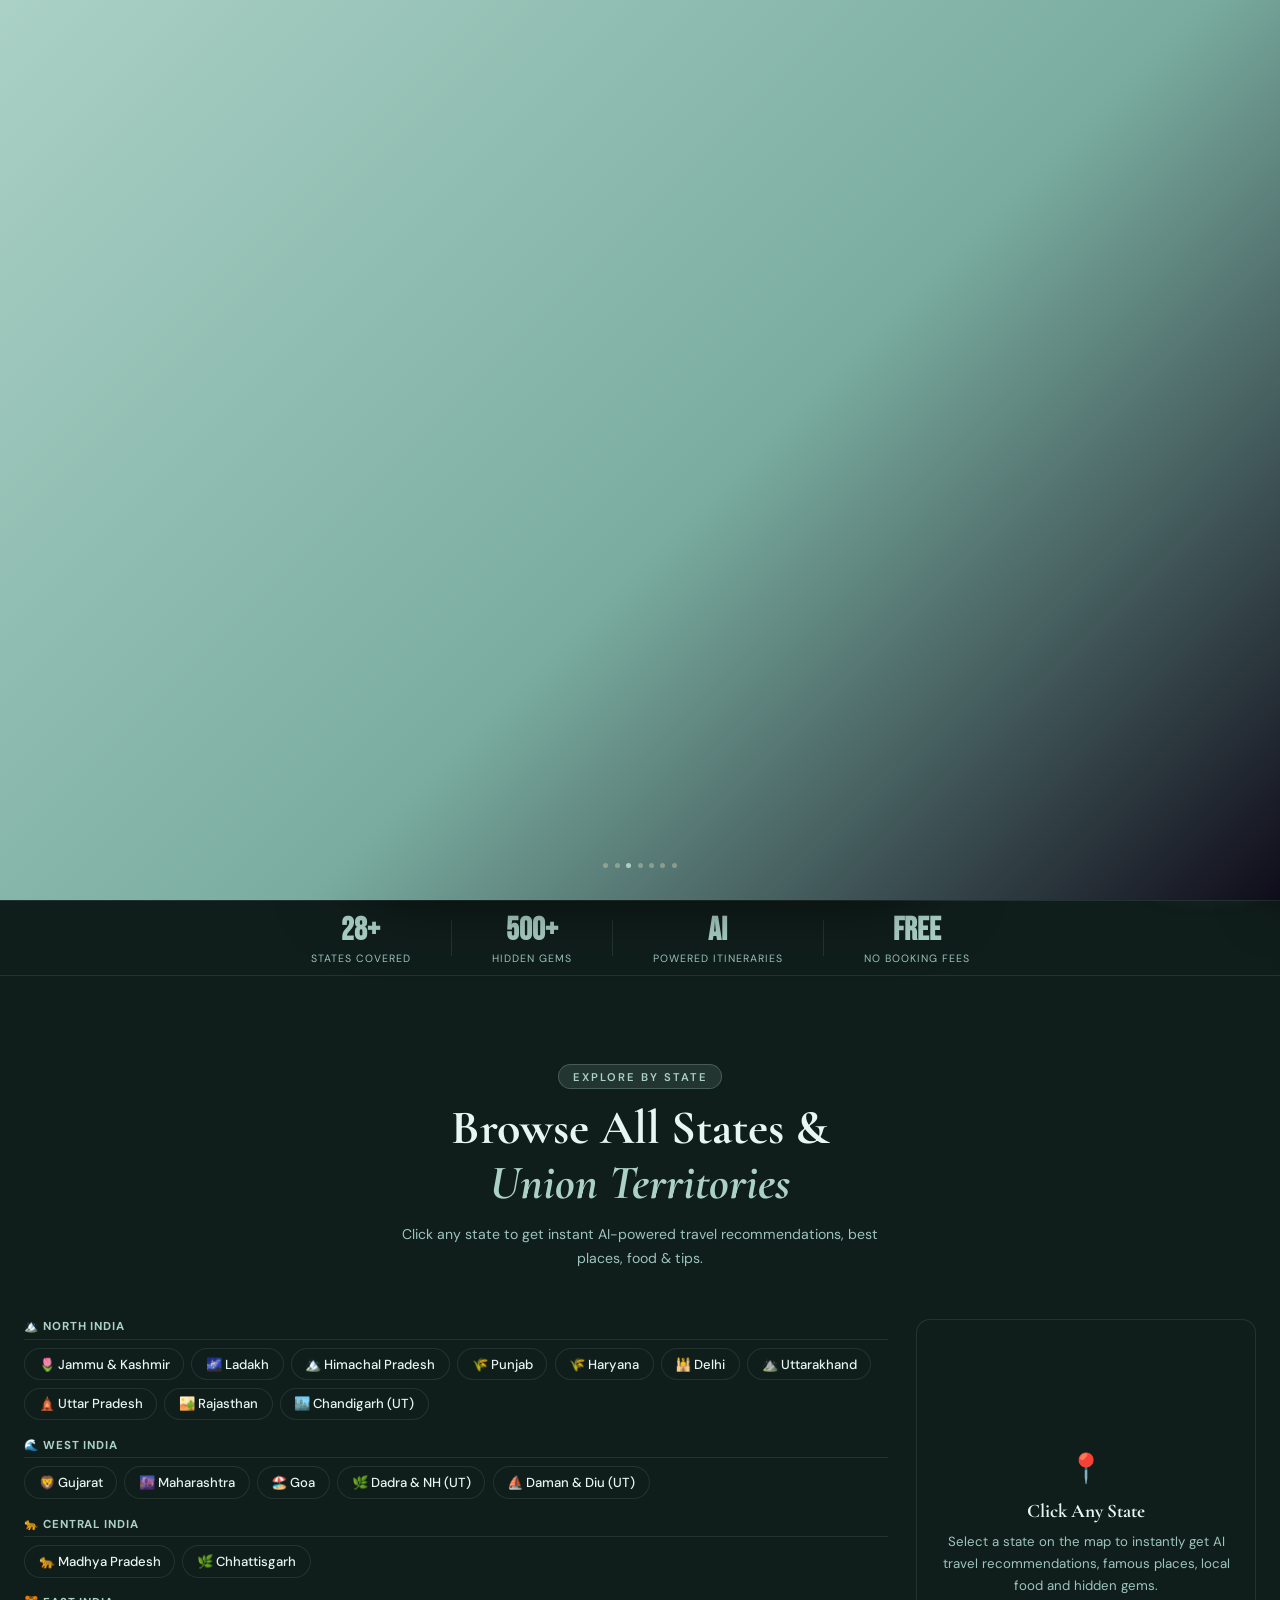
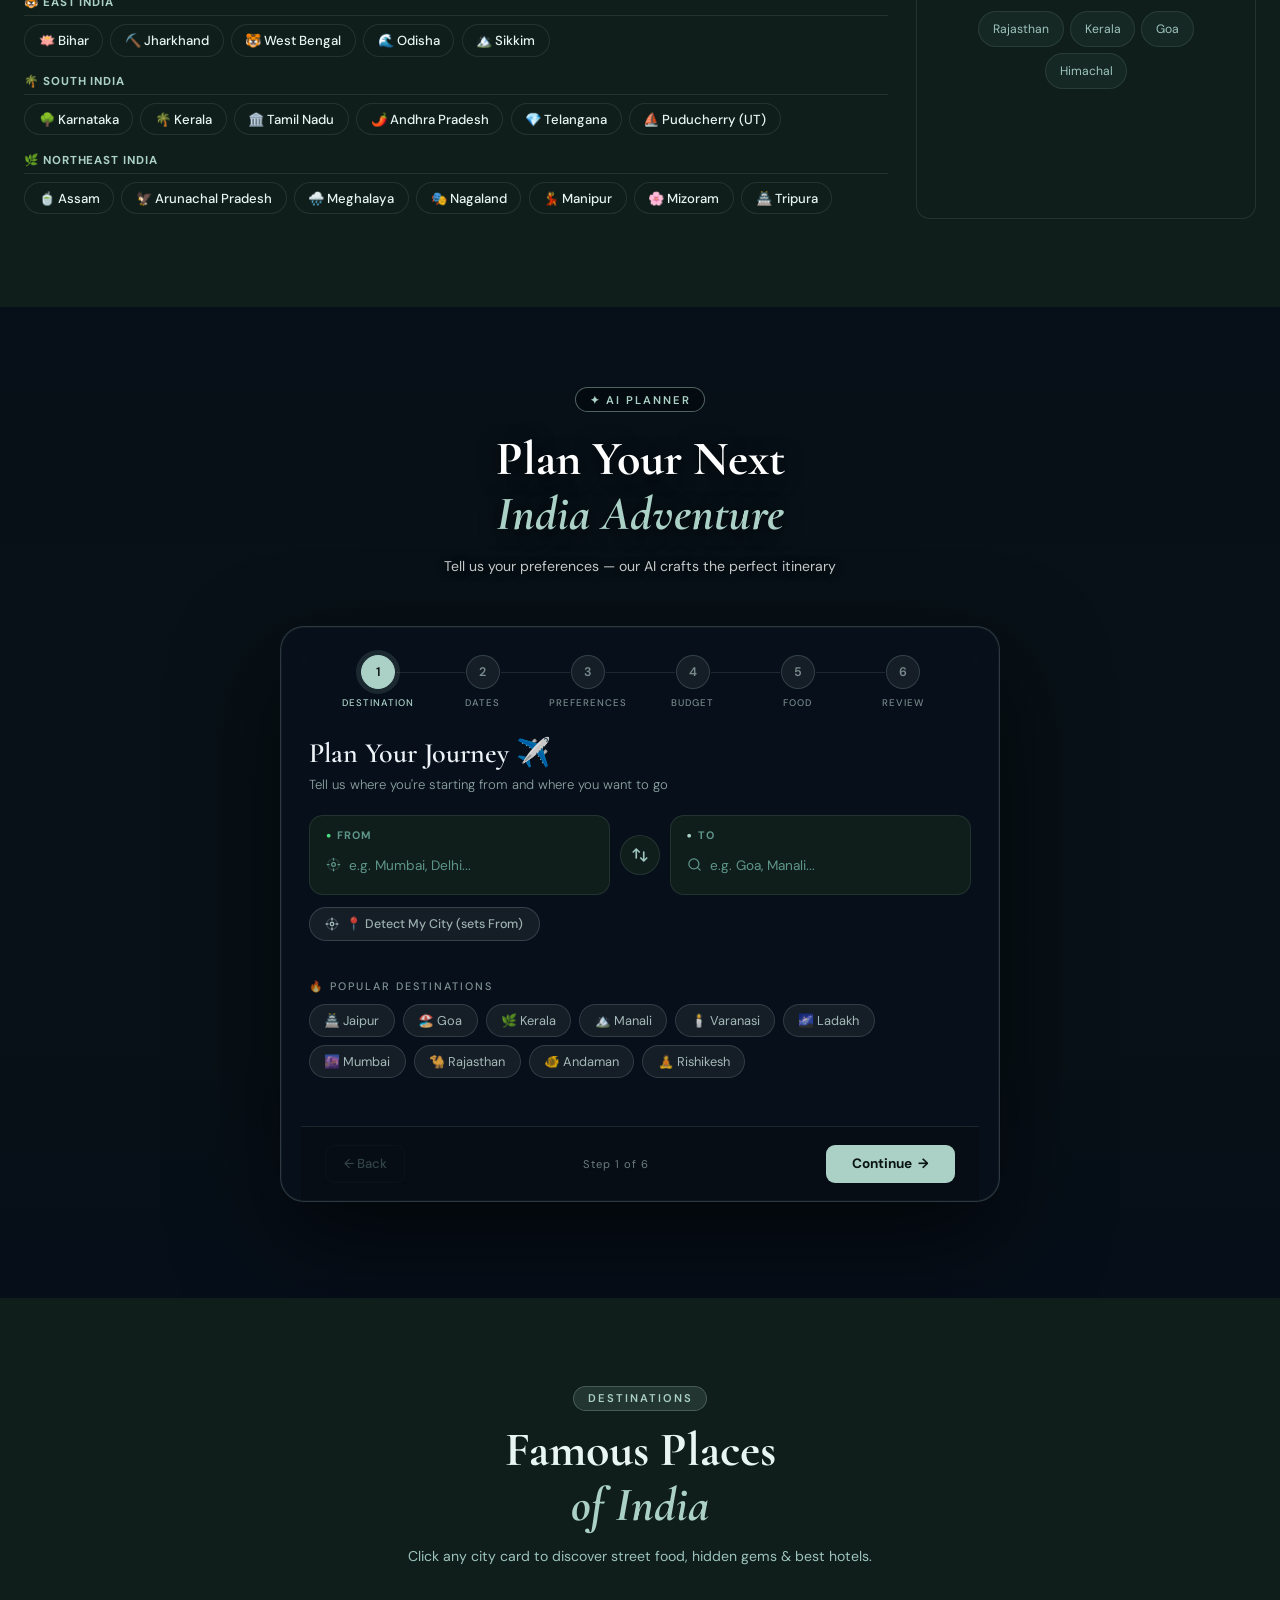
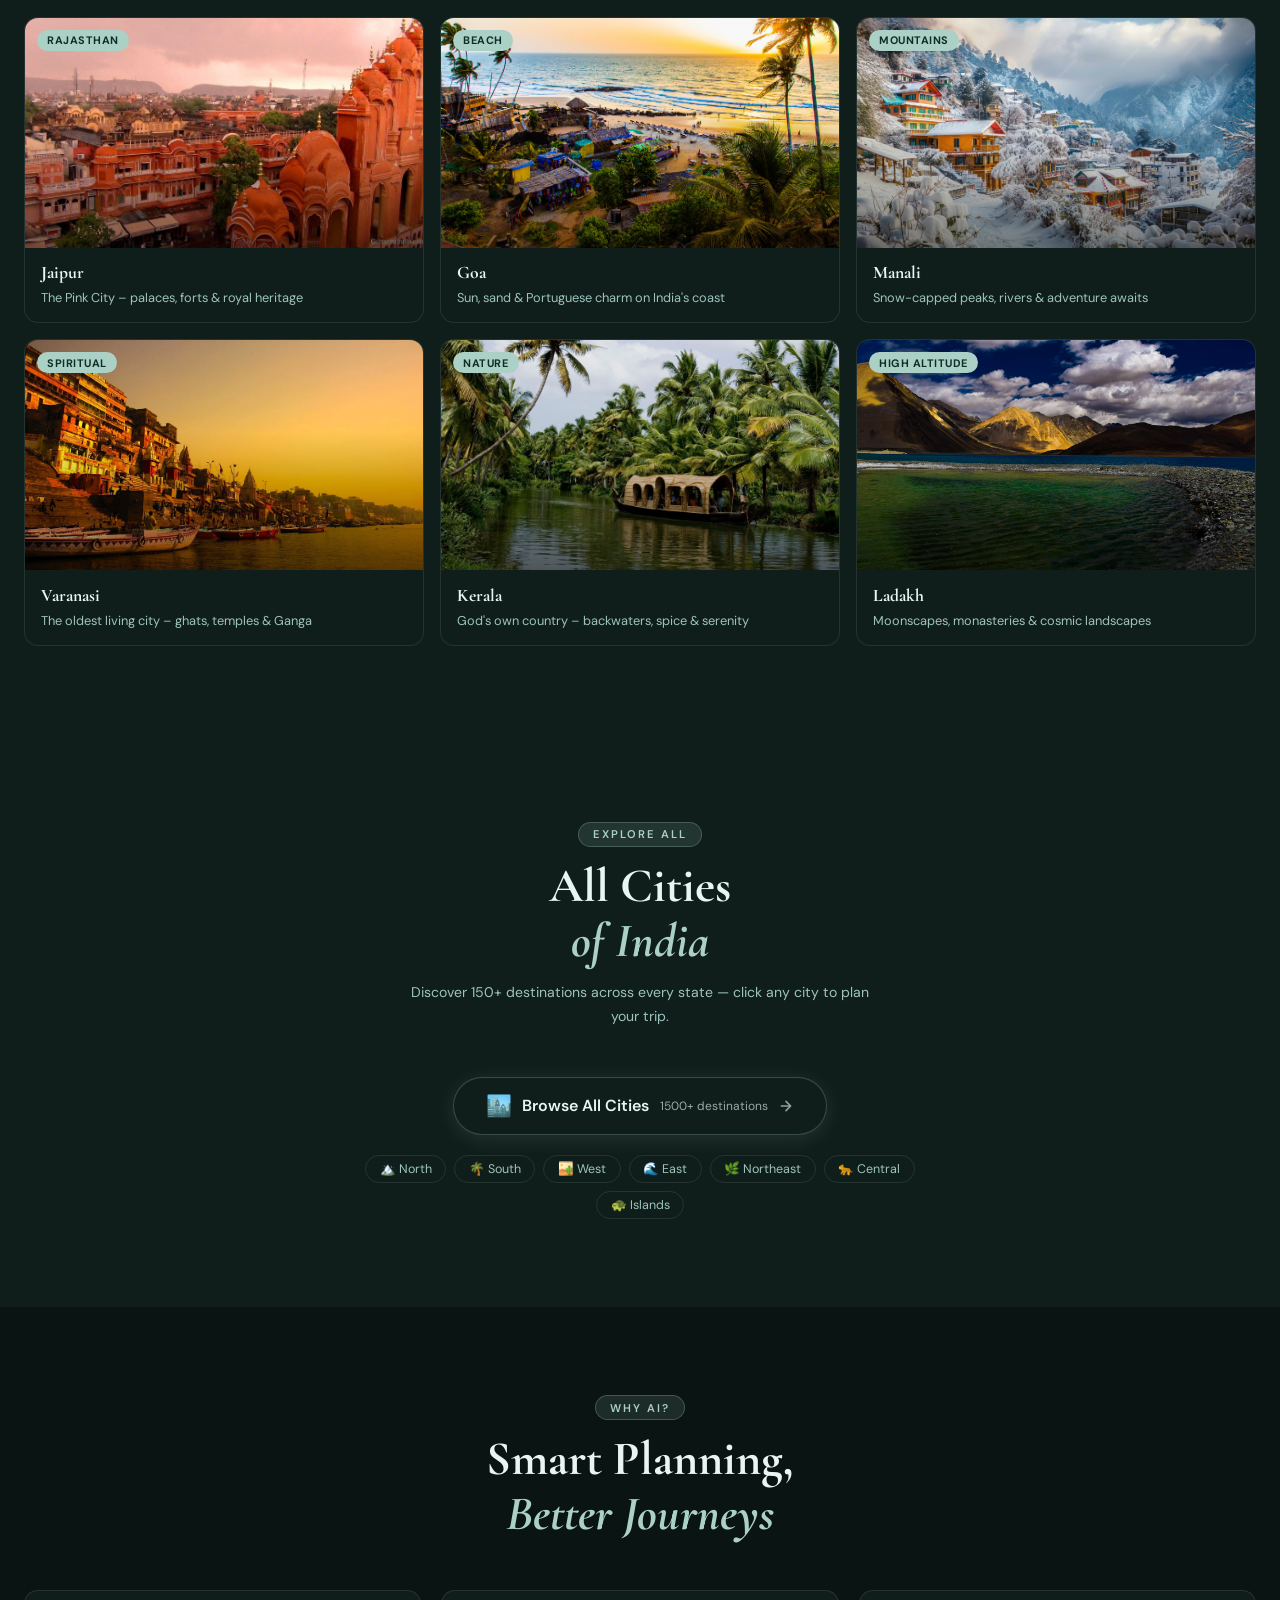
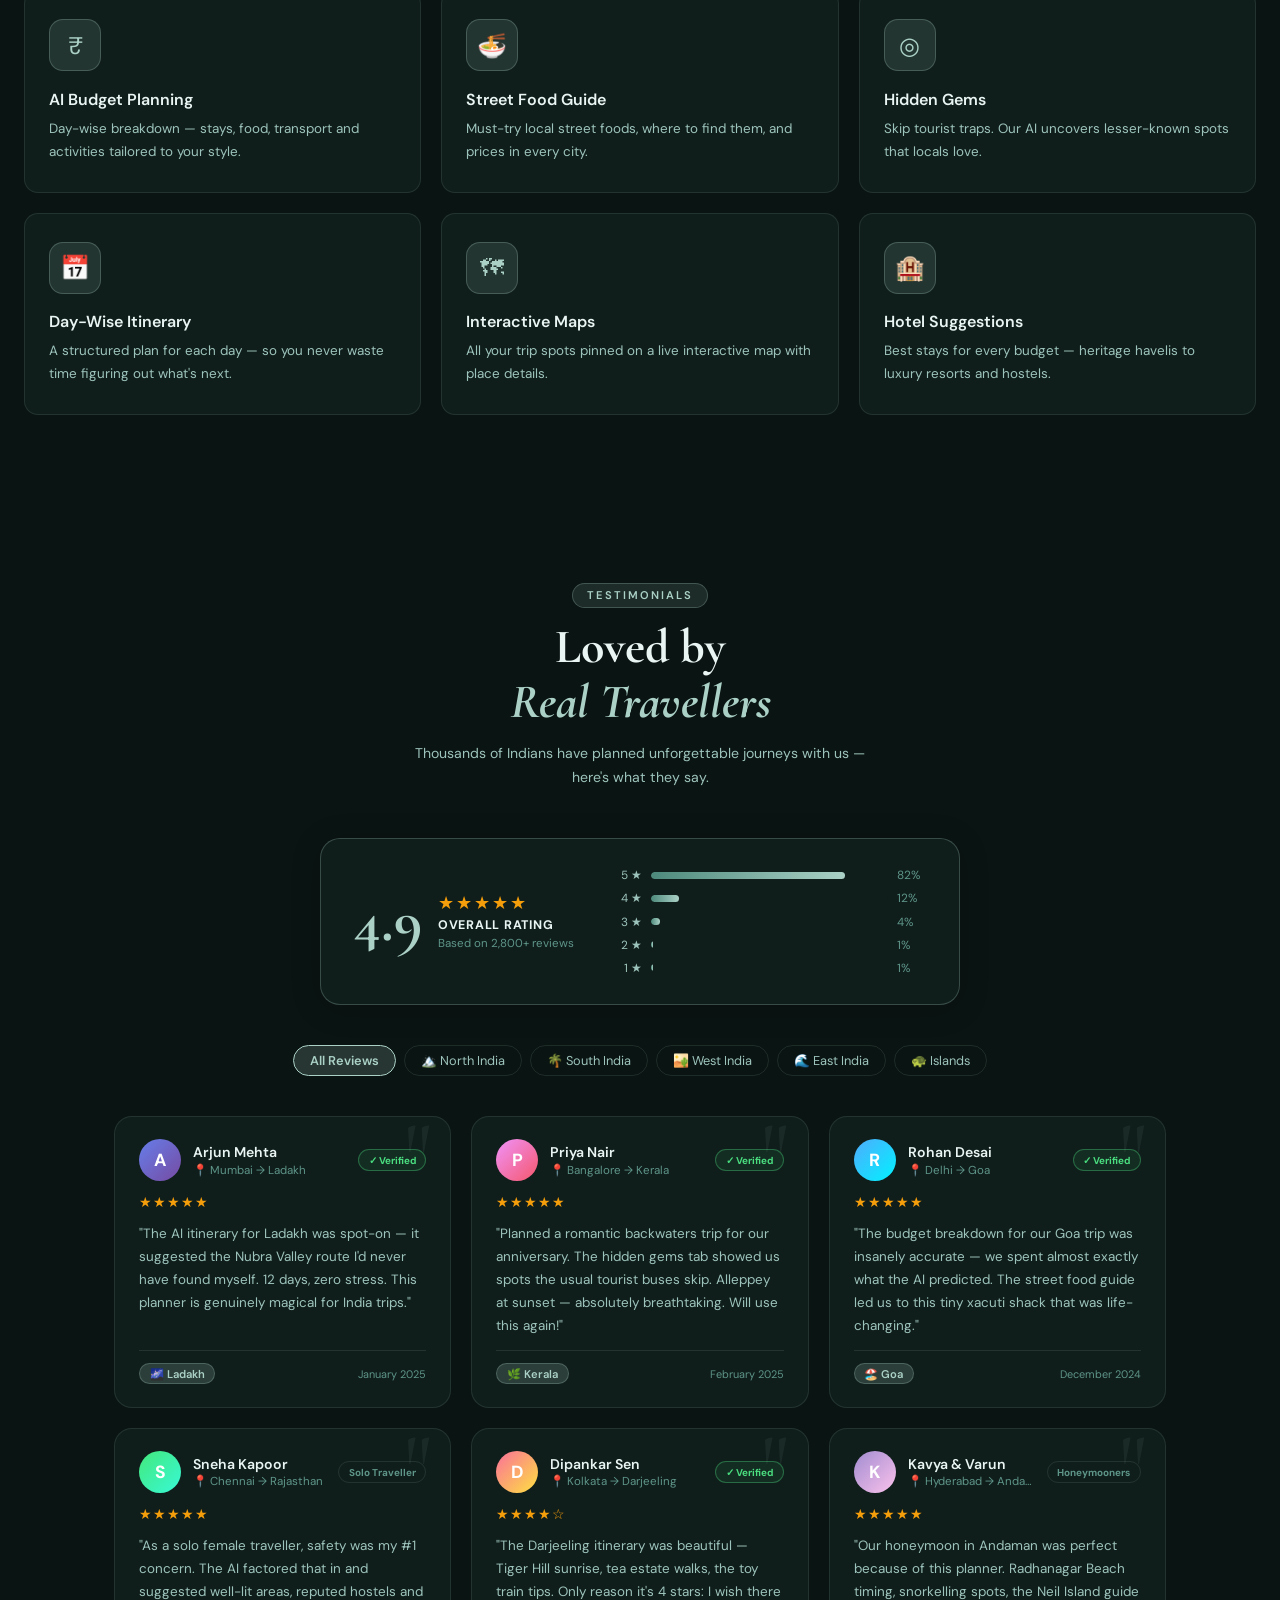
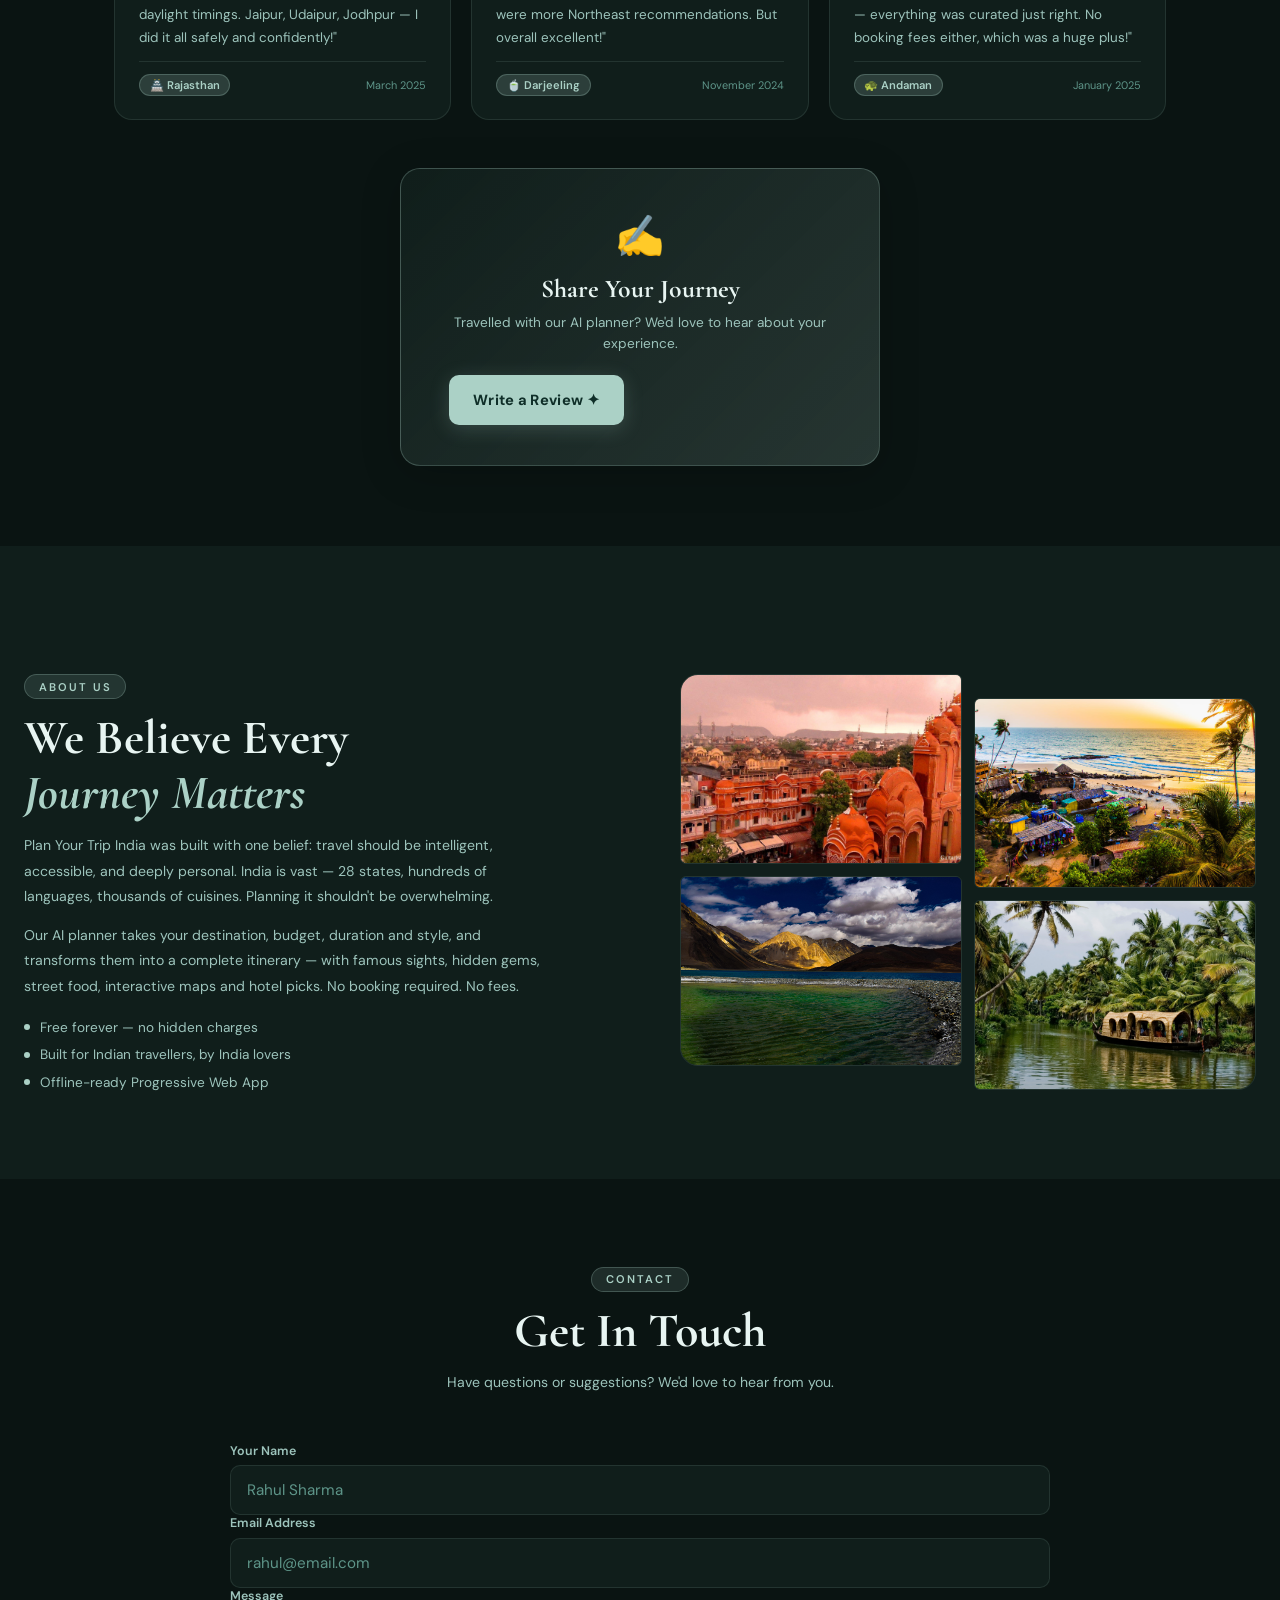
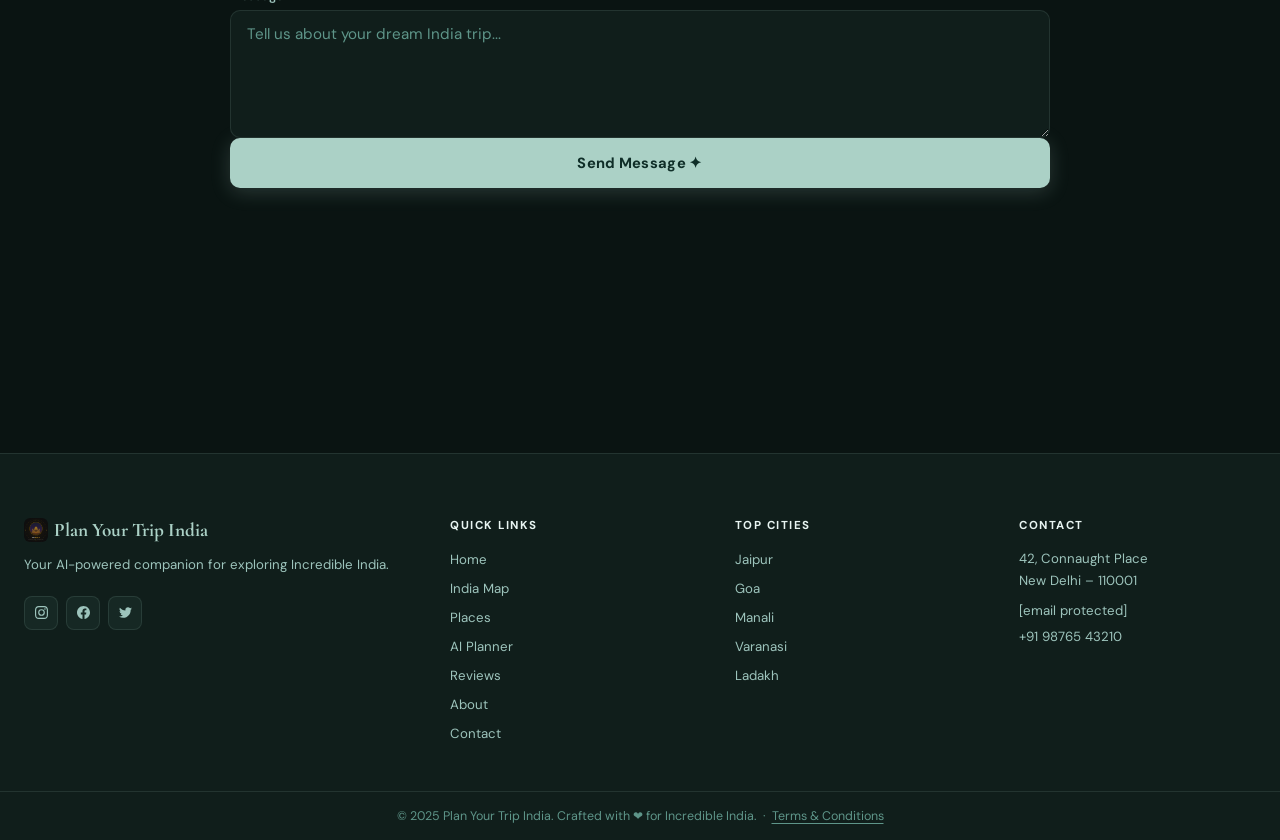
==== commit 799b1ede: "Update index.html" ====
--- a/index.html
+++ b/index.html
@@ -1088,6 +1088,7 @@
     }
   </style>
 
+  
   <link rel="stylesheet" href="style.css" />
   <link rel="stylesheet" href="mobile.css" />
 
@@ -1611,6 +1612,7 @@
       animation: sumEditPulse .6s ease-out;
     }
   </style>
+  <script src="firebase-config.js"></script>
 </head>
 
 <body>
@@ -4790,6 +4792,7 @@
   </script>
 
   <script src="script.js"></script>
+  
 
   <!-- ═══ CITIES DRAWER + MOBILE FIX ═══ -->
   <script>
